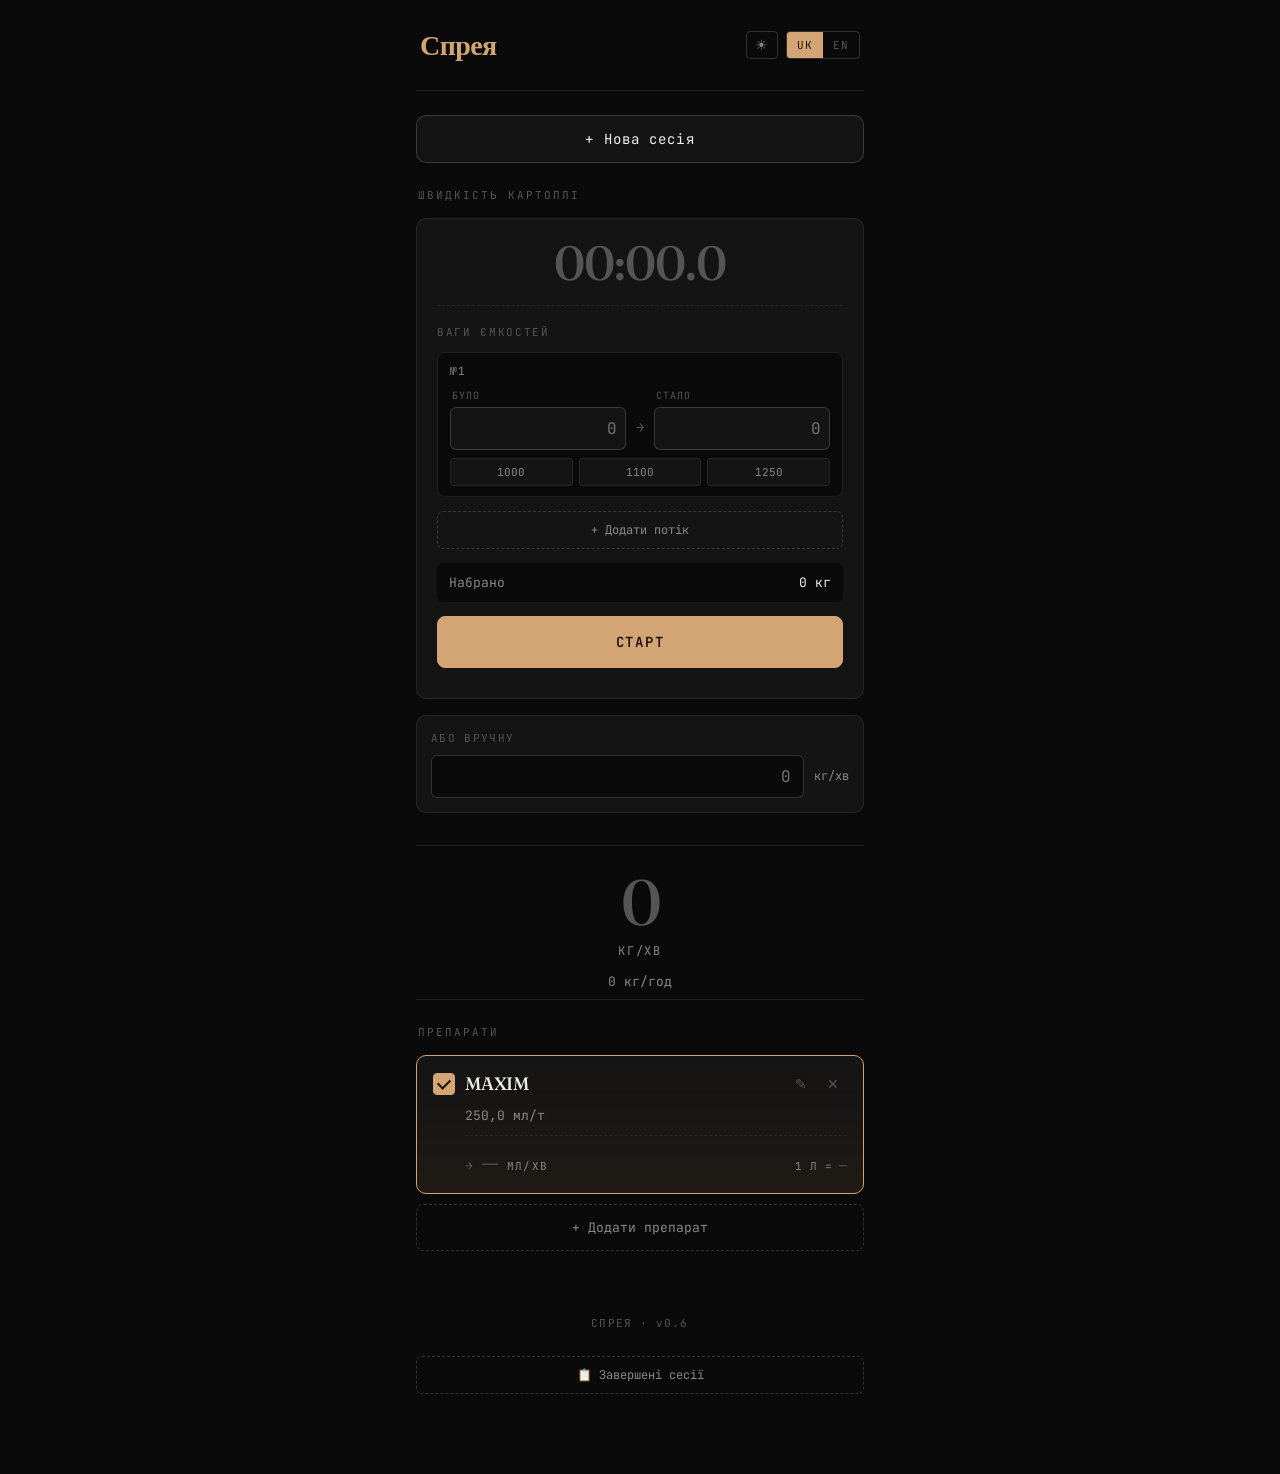
==== index.html @ 4deda9e8 "Add files via upload" ====
<!DOCTYPE html>
<html lang="uk">
<head>
<meta charset="UTF-8">
<meta name="viewport" content="width=device-width, initial-scale=1.0, viewport-fit=cover">
<meta name="theme-color" content="#0a0a0a">
<title>Спрея</title>
<link rel="preconnect" href="https://fonts.googleapis.com">
<link rel="preconnect" href="https://fonts.gstatic.com" crossorigin>
<link href="https://fonts.googleapis.com/css2?family=Fraunces:opsz,wght@9..144,400;9..144,500;9..144,600;9..144,700&family=JetBrains+Mono:wght@400;500&display=swap" rel="stylesheet">
<style>
  :root {
    --bg: #0a0a0a;
    --surface: #141414;
    --surface-2: #1c1c1c;
    --border: rgba(255,255,255,0.08);
    --border-strong: rgba(255,255,255,0.16);
    --text: #ededed;
    --text-dim: #888;
    --text-faint: #555;
    --amber: #d4a574;
    --amber-dim: rgba(212,165,116,0.10);
    --amber-fg: #1a1208;
    --teal: #8aa9ad;
    --stop-bg: #2a1818;
    --stop-fg: #e88c8c;
    --stop-border: rgba(184,92,92,0.4);
    --danger: #b85c5c;
    --serif: 'Fraunces', Georgia, serif;
    --mono: 'JetBrains Mono', ui-monospace, monospace;
  }
  [data-theme="light"] {
    --bg: #faf8f4;
    --surface: #ffffff;
    --surface-2: #f0ece4;
    --border: rgba(0,0,0,0.08);
    --border-strong: rgba(0,0,0,0.18);
    --text: #1a1a1a;
    --text-dim: #6a6a6a;
    --text-faint: #a0a0a0;
    --amber: #a06a2a;
    --amber-dim: rgba(160,106,42,0.08);
    --amber-fg: #ffffff;
    --teal: #4d7a7d;
    --stop-bg: #fbe5e5;
    --stop-fg: #a04040;
    --stop-border: rgba(160,64,64,0.4);
    --danger: #a04040;
  }

  * { box-sizing: border-box; margin: 0; padding: 0; -webkit-tap-highlight-color: transparent; }

  html, body {
    background: var(--bg);
    color: var(--text);
    font-family: var(--mono);
    font-size: 15px;
    line-height: 1.5;
    min-height: 100vh;
    overscroll-behavior: none;
  }

  body {
    max-width: 480px;
    margin: 0 auto;
    padding: 16px 16px 80px;
  }

  header {
    display: flex;
    justify-content: space-between;
    align-items: center;
    padding: 8px 4px 24px;
    border-bottom: 1px solid var(--border);
    margin-bottom: 24px;
    gap: 8px;
  }
  .title {
    font-family: var(--serif);
    font-weight: 600;
    font-size: 28px;
    letter-spacing: -0.02em;
    color: var(--amber);
  }
  .header-controls {
    display: flex;
    gap: 8px;
    align-items: center;
  }
  .theme-btn {
    background: none;
    border: 1px solid var(--border-strong);
    color: var(--text-dim);
    width: 32px;
    height: 28px;
    border-radius: 4px;
    cursor: pointer;
    font-size: 14px;
    line-height: 1;
    padding: 0;
    display: flex;
    align-items: center;
    justify-content: center;
  }
  .theme-btn:active { color: var(--amber); border-color: var(--amber); }

  .lang-toggle {
    display: flex;
    border: 1px solid var(--border-strong);
    border-radius: 4px;
    overflow: hidden;
  }
  .lang-toggle button {
    background: none;
    border: none;
    color: var(--text-faint);
    font-family: var(--mono);
    font-size: 11px;
    letter-spacing: 0.1em;
    padding: 6px 10px;
    cursor: pointer;
  }
  .lang-toggle button.active {
    background: var(--amber);
    color: var(--amber-fg);
  }

  section { margin-bottom: 32px; }
  h2 {
    font-family: var(--mono);
    font-weight: 400;
    font-size: 11px;
    letter-spacing: 0.18em;
    text-transform: uppercase;
    color: var(--text-faint);
    margin-bottom: 14px;
    padding-left: 2px;
  }

  .speed-display {
    text-align: center;
    padding: 24px 0 8px;
    border-top: 1px solid var(--border);
    border-bottom: 1px solid var(--border);
    margin: 24px 0;
  }
  .speed-display .num {
    font-family: var(--serif);
    font-weight: 500;
    font-size: 64px;
    line-height: 1;
    letter-spacing: -0.04em;
    color: var(--amber);
    font-variant-numeric: tabular-nums;
  }
  .speed-display .num.zero { color: var(--text-faint); }
  .speed-display .unit {
    font-family: var(--mono);
    font-size: 12px;
    letter-spacing: 0.15em;
    text-transform: uppercase;
    color: var(--text-dim);
    margin-top: 8px;
  }
  .speed-display .secondary {
    font-family: var(--mono);
    font-size: 13px;
    color: var(--text-dim);
    margin-top: 12px;
    font-variant-numeric: tabular-nums;
  }

  .timer-block {
    background: var(--surface);
    border: 1px solid var(--border);
    border-radius: 10px;
    padding: 20px;
  }
  .timer-display {
    font-family: var(--serif);
    font-weight: 500;
    font-size: 48px;
    line-height: 1;
    text-align: center;
    color: var(--text);
    font-variant-numeric: tabular-nums;
    letter-spacing: -0.02em;
    margin-bottom: 18px;
  }
  .timer-display.idle { color: var(--text-faint); }
  .timer-display.running { color: var(--amber); }

  .btn {
    display: block;
    width: 100%;
    padding: 16px;
    background: var(--surface-2);
    color: var(--text);
    border: 1px solid var(--border-strong);
    border-radius: 8px;
    font-family: var(--mono);
    font-size: 14px;
    font-weight: 500;
    letter-spacing: 0.12em;
    text-transform: uppercase;
    cursor: pointer;
  }
  .btn:active { filter: brightness(0.92); }
  .btn-primary {
    background: var(--amber);
    color: var(--amber-fg);
    border-color: var(--amber);
    font-weight: 600;
  }
  .btn-stop {
    background: var(--stop-bg);
    color: var(--stop-fg);
    border-color: var(--stop-border);
  }
  .btn-row { display: flex; gap: 8px; margin-top: 10px; }
  .btn-row .btn { flex: 1; }
  .btn-secondary {
    background: transparent;
    border-color: var(--border);
    color: var(--text-dim);
    font-size: 12px;
    padding: 12px;
    letter-spacing: 0.08em;
  }

  .streams {
    margin-top: 18px;
    padding-top: 18px;
    border-top: 1px dashed var(--border);
  }
  .streams-label {
    font-size: 11px;
    letter-spacing: 0.15em;
    text-transform: uppercase;
    color: var(--text-faint);
    margin-bottom: 12px;
  }
  .stream-block {
    background: var(--bg);
    border: 1px solid var(--border);
    border-radius: 8px;
    padding: 10px 12px;
    margin-bottom: 10px;
  }
  .stream-head {
    display: flex;
    align-items: center;
    justify-content: space-between;
    margin-bottom: 8px;
    gap: 8px;
  }
  .stream-num {
    font-family: var(--mono);
    font-size: 11px;
    letter-spacing: 0.12em;
    text-transform: uppercase;
    color: var(--text-dim);
  }
  .stream-delta-inline {
    flex: 1;
    text-align: right;
    font-size: 12px;
    color: var(--text-dim);
    font-variant-numeric: tabular-nums;
  }
  .stream-delta-inline strong {
    color: var(--amber);
    font-weight: 500;
  }
  .remove-stream {
    background: none;
    border: none;
    color: var(--text-faint);
    font-size: 16px;
    cursor: pointer;
    width: 24px;
    height: 24px;
    border-radius: 4px;
    line-height: 1;
  }
  .remove-stream:active { color: var(--danger); }

  .stream-pair {
    display: grid;
    grid-template-columns: 1fr 16px 1fr;
    gap: 6px;
    align-items: end;
  }
  .stream-pair .arrow {
    text-align: center;
    color: var(--text-faint);
    font-size: 14px;
    padding-bottom: 12px;
  }
  .stream-field { display: flex; flex-direction: column; gap: 4px; }
  .stream-field-label {
    font-size: 10px;
    letter-spacing: 0.1em;
    text-transform: uppercase;
    color: var(--text-faint);
    padding-left: 2px;
  }
  .stream-field input {
    width: 100%;
    background: var(--surface);
    border: 1px solid var(--border-strong);
    color: var(--text);
    font-family: var(--mono);
    font-size: 16px;
    padding: 10px 8px;
    border-radius: 6px;
    text-align: right;
    font-variant-numeric: tabular-nums;
    -moz-appearance: textfield;
    min-width: 0;
  }
  .stream-field input::-webkit-outer-spin-button,
  .stream-field input::-webkit-inner-spin-button {
    -webkit-appearance: none; margin: 0;
  }
  .stream-field input:focus { outline: none; border-color: var(--amber); }

  .stream-presets {
    display: flex;
    gap: 6px;
    margin-top: 8px;
    flex-wrap: wrap;
  }
  .preset-btn {
    background: var(--surface);
    border: 1px solid var(--border);
    color: var(--text-dim);
    font-family: var(--mono);
    font-size: 11px;
    padding: 6px 9px;
    border-radius: 4px;
    cursor: pointer;
    flex: 1;
    min-width: 0;
  }
  .preset-btn:active { color: var(--amber); border-color: var(--amber); }

  .add-stream-btn {
    background: none;
    border: 1px dashed var(--border-strong);
    color: var(--text-dim);
    font-family: var(--mono);
    font-size: 12px;
    padding: 10px;
    border-radius: 6px;
    cursor: pointer;
    width: 100%;
    margin-top: 4px;
  }
  .add-stream-btn:active { color: var(--amber); border-color: var(--amber); }
  .add-stream-btn:disabled { opacity: 0.3; cursor: not-allowed; }

  .stream-total {
    margin-top: 14px;
    padding: 10px 12px;
    background: var(--bg);
    border-radius: 6px;
    display: flex;
    justify-content: space-between;
    font-size: 13px;
  }
  .stream-total .label { color: var(--text-dim); }
  .stream-total .value {
    color: var(--text);
    font-variant-numeric: tabular-nums;
  }

  .manual-block {
    margin-top: 16px;
    padding: 14px;
    background: var(--surface);
    border: 1px solid var(--border);
    border-radius: 10px;
  }
  .manual-block label {
    display: block;
    font-size: 11px;
    letter-spacing: 0.12em;
    text-transform: uppercase;
    color: var(--text-faint);
    margin-bottom: 8px;
  }
  .manual-row {
    display: flex;
    align-items: center;
    gap: 10px;
  }
  .manual-block input {
    flex: 1;
    min-width: 0;
    background: var(--bg);
    border: 1px solid var(--border-strong);
    color: var(--text);
    font-family: var(--mono);
    font-size: 16px;
    padding: 10px 12px;
    border-radius: 6px;
    text-align: right;
    font-variant-numeric: tabular-nums;
    -moz-appearance: textfield;
  }
  .manual-block input::-webkit-outer-spin-button,
  .manual-block input::-webkit-inner-spin-button {
    -webkit-appearance: none; margin: 0;
  }
  .manual-block input:focus { outline: none; border-color: var(--amber); }
  .manual-block .unit-tag {
    font-size: 12px;
    color: var(--text-dim);
    white-space: nowrap;
    flex-shrink: 0;
  }

  .prep-card {
    background: var(--surface);
    border: 1px solid var(--border);
    border-radius: 10px;
    padding: 14px 16px;
    margin-bottom: 10px;
  }
  .prep-card.active {
    border-color: var(--amber);
    background: linear-gradient(180deg, var(--surface) 0%, var(--amber-dim) 100%);
  }
  .prep-head {
    display: flex;
    align-items: center;
    gap: 10px;
    margin-bottom: 8px;
  }
  .prep-checkbox {
    width: 22px;
    height: 22px;
    border: 1.5px solid var(--border-strong);
    border-radius: 4px;
    background: var(--bg);
    cursor: pointer;
    display: flex;
    align-items: center;
    justify-content: center;
    flex-shrink: 0;
  }
  .prep-checkbox.checked {
    background: var(--amber);
    border-color: var(--amber);
  }
  .prep-checkbox.checked::after {
    content: '';
    width: 6px;
    height: 10px;
    border: solid var(--amber-fg);
    border-width: 0 2px 2px 0;
    transform: rotate(45deg) translate(-1px, -1px);
  }
  .prep-name {
    flex: 1;
    font-family: var(--serif);
    font-size: 18px;
    font-weight: 500;
    color: var(--text);
    letter-spacing: -0.01em;
  }
  .prep-actions { display: flex; gap: 4px; }
  .prep-action-btn {
    background: none;
    border: none;
    color: var(--text-faint);
    font-size: 14px;
    cursor: pointer;
    width: 28px;
    height: 28px;
    border-radius: 4px;
  }
  .prep-action-btn:active { color: var(--amber); }
  .prep-action-btn.del:active { color: var(--danger); }

  .prep-norm {
    font-size: 13px;
    color: var(--text-dim);
    margin-left: 32px;
    font-variant-numeric: tabular-nums;
  }
  .prep-output {
    margin-top: 10px;
    margin-left: 32px;
    padding-top: 10px;
    border-top: 1px dashed var(--border);
    display: flex;
    justify-content: space-between;
    align-items: baseline;
    gap: 12px;
    flex-wrap: wrap;
  }
  .po-main {
    display: flex;
    align-items: baseline;
    gap: 8px;
  }
  .po-main .arrow { color: var(--text-faint); font-size: 13px; }
  .po-main .ml-min {
    font-family: var(--serif);
    font-size: 22px;
    font-weight: 500;
    color: var(--amber);
    font-variant-numeric: tabular-nums;
    letter-spacing: -0.01em;
  }
  .po-main .ml-min.dimmed { color: var(--text-faint); }
  .po-main .ml-unit {
    font-size: 11px;
    color: var(--text-dim);
    letter-spacing: 0.12em;
    text-transform: uppercase;
  }
  .po-runtime {
    display: flex;
    align-items: baseline;
    gap: 6px;
    font-size: 13px;
    color: var(--teal);
    font-variant-numeric: tabular-nums;
  }
  .po-runtime.dimmed { color: var(--text-faint); }
  .po-runtime .rt-label {
    font-size: 11px;
    letter-spacing: 0.05em;
    color: var(--text-dim);
    text-transform: uppercase;
  }

  .prep-edit { display: flex; flex-direction: column; gap: 10px; }
  .prep-edit input {
    background: var(--bg);
    border: 1px solid var(--border-strong);
    color: var(--text);
    font-family: var(--mono);
    font-size: 14px;
    padding: 10px 12px;
    border-radius: 6px;
  }
  .prep-edit input:focus { outline: none; border-color: var(--amber); }
  .prep-edit .field-row { display: flex; align-items: center; gap: 8px; }
  .prep-edit label {
    font-size: 11px;
    letter-spacing: 0.1em;
    text-transform: uppercase;
    color: var(--text-faint);
    width: 70px;
    flex-shrink: 0;
  }
  .prep-edit .field-row input { flex: 1; min-width: 0; text-align: right; font-variant-numeric: tabular-nums; }
  .prep-edit .field-row .unit-tag { font-size: 12px; color: var(--text-dim); width: 36px; flex-shrink: 0; }
  .prep-edit .edit-actions { display: flex; gap: 8px; margin-top: 4px; }
  .prep-edit .edit-actions .btn { padding: 10px; font-size: 12px; }

  .add-prep-btn {
    background: none;
    border: 1px dashed var(--border-strong);
    color: var(--text-dim);
    font-family: var(--mono);
    font-size: 13px;
    padding: 14px;
    border-radius: 8px;
    cursor: pointer;
    width: 100%;
  }
  .add-prep-btn:active { color: var(--amber); border-color: var(--amber); }

  footer {
    text-align: center;
    color: var(--text-faint);
    font-size: 11px;
    letter-spacing: 0.1em;
    padding-top: 32px;
  }

  .hidden { display: none !important; }

  /* Session entry button on home */
  .session-entry {
    display: block;
    width: 100%;
    background: var(--surface);
    border: 1px solid var(--border-strong);
    color: var(--text);
    font-family: var(--mono);
    font-size: 14px;
    letter-spacing: 0.08em;
    padding: 14px;
    border-radius: 10px;
    text-align: center;
    cursor: pointer;
    margin-bottom: 24px;
  }
  .session-entry:active { filter: brightness(0.92); }
  .session-entry.active {
    background: linear-gradient(180deg, var(--surface) 0%, var(--amber-dim) 100%);
    border-color: var(--amber);
    color: var(--amber);
  }
  .session-entry.active .se-status {
    color: var(--amber);
    font-weight: 600;
  }
  .session-entry .se-meta {
    font-size: 11px;
    letter-spacing: 0.1em;
    color: var(--text-dim);
    text-transform: uppercase;
    margin-top: 4px;
  }

  /* Session view */
  .session-header {
    display: flex;
    align-items: center;
    justify-content: space-between;
    margin-bottom: 18px;
    gap: 8px;
  }
  .session-back {
    background: none;
    border: 1px solid var(--border-strong);
    color: var(--text-dim);
    font-family: var(--mono);
    font-size: 12px;
    padding: 6px 10px;
    border-radius: 4px;
    cursor: pointer;
  }
  .session-back:active { color: var(--amber); border-color: var(--amber); }
  .session-title {
    font-family: var(--serif);
    font-weight: 600;
    font-size: 22px;
    letter-spacing: -0.01em;
    color: var(--amber);
    flex: 1;
    text-align: center;
  }

  /* Pre-start form */
  .session-form {
    background: var(--surface);
    border: 1px solid var(--border);
    border-radius: 10px;
    padding: 16px;
    margin-bottom: 14px;
  }
  .form-label {
    display: block;
    font-size: 11px;
    letter-spacing: 0.15em;
    text-transform: uppercase;
    color: var(--text-faint);
    margin-bottom: 8px;
  }
  .form-input {
    width: 100%;
    background: var(--bg);
    border: 1px solid var(--border-strong);
    color: var(--text);
    font-family: var(--mono);
    font-size: 15px;
    padding: 10px 12px;
    border-radius: 6px;
  }
  .form-input:focus { outline: none; border-color: var(--amber); }
  .variety-suggestions {
    display: flex;
    flex-wrap: wrap;
    gap: 6px;
    margin-top: 8px;
  }
  .variety-chip {
    background: var(--bg);
    border: 1px solid var(--border);
    color: var(--text-dim);
    font-family: var(--mono);
    font-size: 11px;
    padding: 5px 9px;
    border-radius: 4px;
    cursor: pointer;
  }
  .variety-chip:active { color: var(--amber); border-color: var(--amber); }

  /* Container types list */
  .ctype-row {
    background: var(--surface);
    border: 1px solid var(--border-strong);
    border-radius: 8px;
    padding: 12px 14px;
    margin-bottom: 8px;
    display: flex;
    align-items: center;
    justify-content: space-between;
    gap: 8px;
  }
  .ctype-menu-btn {
    background: none;
    border: none;
    color: var(--text-faint);
    font-size: 22px;
    line-height: 1;
    cursor: pointer;
    width: 32px;
    height: 32px;
    border-radius: 4px;
    padding: 0;
    margin-right: -4px;
    display: flex;
    align-items: center;
    justify-content: center;
  }
  .ctype-menu-btn:active { color: var(--amber); background: var(--surface-2); }
  .ctype-info {
    flex: 1;
    min-width: 0;
  }
  .ctype-name {
    font-family: var(--serif);
    font-size: 16px;
    color: var(--text);
  }
  .ctype-meta {
    font-size: 11px;
    color: var(--text-dim);
    margin-top: 2px;
    font-variant-numeric: tabular-nums;
  }
  .ctype-count {
    font-family: var(--serif);
    font-size: 22px;
    color: var(--amber);
    font-weight: 500;
    font-variant-numeric: tabular-nums;
    min-width: 36px;
    text-align: right;
  }
  .ctype-add-btn {
    background: var(--amber);
    color: var(--amber-fg);
    border: none;
    font-family: var(--mono);
    font-size: 13px;
    font-weight: 600;
    letter-spacing: 0.1em;
    padding: 10px 16px;
    border-radius: 6px;
    cursor: pointer;
    min-width: 56px;
  }
  .ctype-add-btn:active { filter: brightness(0.92); }
  .ctype-remove {
    background: none;
    border: none;
    color: var(--text-faint);
    font-size: 16px;
    cursor: pointer;
    width: 28px;
    height: 28px;
  }
  .ctype-remove:active { color: var(--danger); }

  .add-ctype-form {
    background: var(--surface-2);
    border: 1px dashed var(--border-strong);
    border-radius: 8px;
    padding: 12px;
    margin-top: 8px;
  }
  .add-ctype-form .field-row {
    display: flex;
    gap: 6px;
    align-items: center;
    margin-bottom: 8px;
  }
  .add-ctype-form .field-row label {
    font-size: 11px;
    letter-spacing: 0.1em;
    text-transform: uppercase;
    color: var(--text-faint);
    width: 56px;
    flex-shrink: 0;
  }
  .add-ctype-form .field-row input {
    flex: 1;
    min-width: 0;
    background: var(--bg);
    border: 1px solid var(--border-strong);
    color: var(--text);
    font-family: var(--mono);
    font-size: 14px;
    padding: 8px 10px;
    border-radius: 4px;
  }
  .add-ctype-form .field-row input:focus { outline: none; border-color: var(--amber); }
  .add-ctype-form .presets {
    display: flex;
    gap: 6px;
    flex-wrap: wrap;
    margin-top: 4px;
    margin-bottom: 8px;
    margin-left: 62px;
  }
  .add-ctype-form .actions {
    display: flex;
    gap: 6px;
  }

  /* Active session timer */
  .session-timer-block {
    background: var(--surface);
    border: 1px solid var(--border);
    border-radius: 10px;
    padding: 24px 16px 18px;
    text-align: center;
    margin-bottom: 14px;
  }
  .session-timer-block.paused {
    background: var(--surface-2);
    border-color: var(--stop-border);
  }
  .session-timer {
    font-family: var(--serif);
    font-weight: 500;
    font-size: 44px;
    line-height: 1;
    letter-spacing: -0.02em;
    color: var(--amber);
    font-variant-numeric: tabular-nums;
  }
  .session-timer.paused-text {
    color: var(--stop-fg);
  }
  .session-paused-label {
    font-family: var(--mono);
    font-size: 11px;
    letter-spacing: 0.2em;
    color: var(--stop-fg);
    margin-top: 8px;
  }
  .session-tonnage {
    font-family: var(--mono);
    font-size: 13px;
    color: var(--text-dim);
    margin-top: 12px;
    letter-spacing: 0.1em;
  }
  .session-tonnage strong {
    font-family: var(--serif);
    font-size: 18px;
    font-weight: 600;
    color: var(--text);
    letter-spacing: -0.01em;
  }
  .session-pause-btn {
    background: transparent;
    border: 1px solid var(--border-strong);
    color: var(--text-dim);
    font-family: var(--mono);
    font-size: 12px;
    letter-spacing: 0.1em;
    padding: 8px 16px;
    border-radius: 6px;
    cursor: pointer;
    margin-top: 14px;
  }
  .session-pause-btn:active { color: var(--amber); border-color: var(--amber); }

  /* Prep cards in session */
  .session-prep-card {
    background: var(--surface);
    border: 1px solid var(--border-strong);
    border-radius: 10px;
    padding: 14px 16px;
    margin-bottom: 8px;
  }
  .session-prep-head {
    display: flex;
    align-items: baseline;
    justify-content: space-between;
    gap: 10px;
    margin-bottom: 6px;
  }
  .session-prep-name {
    font-family: var(--serif);
    font-size: 17px;
    font-weight: 500;
    color: var(--text);
  }
  .session-prep-volume {
    font-family: var(--serif);
    font-size: 18px;
    color: var(--amber);
    font-variant-numeric: tabular-nums;
    font-weight: 500;
  }
  .session-prep-actual {
    font-size: 11px;
    color: var(--teal);
    margin-bottom: 10px;
    letter-spacing: 0.05em;
    font-variant-numeric: tabular-nums;
  }
  .session-prep-actual.dimmed { color: var(--text-faint); }
  .session-prep-row {
    display: flex;
    justify-content: space-between;
    align-items: center;
    gap: 8px;
  }
  .session-prep-meta {
    font-size: 11px;
    color: var(--text-dim);
    font-variant-numeric: tabular-nums;
  }

  /* Log */
  .session-log {
    margin-top: 8px;
  }
  .log-toggle {
    background: none;
    border: 1px solid var(--border);
    color: var(--text-dim);
    font-family: var(--mono);
    font-size: 11px;
    letter-spacing: 0.15em;
    text-transform: uppercase;
    padding: 10px 12px;
    border-radius: 6px;
    cursor: pointer;
    width: 100%;
    text-align: left;
    display: flex;
    justify-content: space-between;
    align-items: center;
  }
  .log-toggle:active { color: var(--amber); border-color: var(--amber); }
  .log-list {
    margin-top: 8px;
    background: var(--surface);
    border: 1px solid var(--border);
    border-radius: 8px;
    max-height: 280px;
    overflow-y: auto;
  }
  .log-item {
    display: flex;
    align-items: center;
    justify-content: space-between;
    gap: 8px;
    padding: 10px 12px;
    border-bottom: 1px solid var(--border);
    font-size: 13px;
  }
  .log-item:last-child { border-bottom: none; }
  .log-time {
    font-family: var(--mono);
    color: var(--text-dim);
    font-variant-numeric: tabular-nums;
    width: 56px;
    flex-shrink: 0;
  }
  .log-desc {
    flex: 1;
    color: var(--text);
    min-width: 0;
  }
  .log-remove {
    background: none;
    border: none;
    color: var(--text-faint);
    font-size: 14px;
    cursor: pointer;
    width: 28px;
    height: 28px;
    flex-shrink: 0;
  }
  .log-remove:active { color: var(--danger); }
  .log-empty {
    padding: 16px;
    text-align: center;
    color: var(--text-faint);
    font-size: 12px;
  }

  /* End/start session button */
  .session-major-btn {
    width: 100%;
    padding: 16px;
    background: var(--amber);
    color: var(--amber-fg);
    border: none;
    border-radius: 8px;
    font-family: var(--mono);
    font-size: 14px;
    font-weight: 600;
    letter-spacing: 0.12em;
    text-transform: uppercase;
    cursor: pointer;
    margin-top: 24px;
  }
  .session-major-btn:active { filter: brightness(0.92); }
  .session-major-btn.danger {
    background: var(--stop-bg);
    color: var(--stop-fg);
    border: 1px solid var(--stop-border);
  }

  /* Prep selection chips for pre-start */
  .prep-select-list {
    display: flex;
    flex-direction: column;
    gap: 6px;
  }
  .prep-select-row {
    display: flex;
    align-items: center;
    gap: 10px;
    padding: 10px 12px;
    background: var(--bg);
    border: 1px solid var(--border);
    border-radius: 6px;
    cursor: pointer;
  }
  .prep-select-row.selected {
    border-color: var(--amber);
    background: var(--amber-dim);
  }
  .prep-select-row .pscb {
    width: 20px; height: 20px;
    border: 1.5px solid var(--border-strong);
    border-radius: 4px;
    flex-shrink: 0;
    display: flex; align-items: center; justify-content: center;
  }
  .prep-select-row.selected .pscb {
    background: var(--amber);
    border-color: var(--amber);
  }
  .prep-select-row.selected .pscb::after {
    content: '';
    width: 6px; height: 10px;
    border: solid var(--amber-fg);
    border-width: 0 2px 2px 0;
    transform: rotate(45deg) translate(-1px, -1px);
  }
  .prep-select-name {
    font-family: var(--serif);
    font-size: 16px;
    flex: 1;
  }
  .prep-select-meta {
    font-size: 11px;
    color: var(--text-dim);
    font-variant-numeric: tabular-nums;
  }

  /* Completion summary */
  .summary-card {
    background: var(--surface);
    border: 1px solid var(--amber);
    border-radius: 10px;
    padding: 20px;
    margin-bottom: 14px;
  }
  .summary-title {
    font-family: var(--serif);
    font-size: 22px;
    font-weight: 600;
    color: var(--amber);
    margin-bottom: 4px;
  }
  .summary-subtitle {
    font-size: 12px;
    color: var(--text-dim);
    margin-bottom: 18px;
    letter-spacing: 0.05em;
  }
  .summary-row {
    display: flex;
    justify-content: space-between;
    align-items: baseline;
    padding: 8px 0;
    border-bottom: 1px dashed var(--border);
    gap: 12px;
  }
  .summary-row:last-child { border-bottom: none; }
  .summary-key {
    font-size: 12px;
    color: var(--text-dim);
    letter-spacing: 0.1em;
    text-transform: uppercase;
  }
  .summary-val {
    font-family: var(--serif);
    font-size: 17px;
    color: var(--text);
    font-variant-numeric: tabular-nums;
    text-align: right;
  }
  .summary-val.highlight { color: var(--amber); font-weight: 600; }
  .summary-section {
    margin-top: 16px;
    padding-top: 14px;
    border-top: 1px solid var(--border);
  }
  .summary-section-label {
    font-size: 11px;
    letter-spacing: 0.15em;
    text-transform: uppercase;
    color: var(--text-faint);
    margin-bottom: 10px;
  }

  /* Inline edit forms for session tiles */
  .inline-edit {
    display: flex;
    flex-direction: column;
    gap: 10px;
    padding-top: 6px;
  }
  .inline-edit .field-row {
    display: flex;
    align-items: center;
    gap: 8px;
  }
  .inline-edit label {
    font-size: 11px;
    letter-spacing: 0.1em;
    text-transform: uppercase;
    color: var(--text-faint);
    width: 70px;
    flex-shrink: 0;
  }
  .inline-edit input {
    flex: 1;
    min-width: 0;
    background: var(--bg);
    border: 1px solid var(--border-strong);
    color: var(--text);
    font-family: var(--mono);
    font-size: 14px;
    padding: 8px 10px;
    border-radius: 4px;
    text-align: right;
    font-variant-numeric: tabular-nums;
  }
  .inline-edit input[type="text"] { text-align: left; }
  .inline-edit input:focus { outline: none; border-color: var(--amber); }
  .inline-edit .unit-tag {
    font-size: 12px;
    color: var(--text-dim);
    width: 40px;
    flex-shrink: 0;
  }
  .inline-edit .actions {
    display: flex;
    gap: 6px;
    margin-top: 4px;
  }
  .inline-edit .actions .btn {
    padding: 10px;
    font-size: 12px;
  }
  .inline-edit .delete-btn {
    background: transparent;
    color: var(--danger);
    border: 1px solid var(--stop-border);
    border-radius: 6px;
    font-family: var(--mono);
    font-size: 12px;
    letter-spacing: 0.08em;
    padding: 10px;
    cursor: pointer;
    width: 100%;
    margin-top: 4px;
  }
  .inline-edit .delete-btn.armed {
    background: var(--stop-bg);
    color: var(--stop-fg);
    border-color: var(--stop-fg);
    font-weight: 600;
  }

  /* Two-stage confirm buttons */
  .confirm-btn {
    transition: background 120ms;
  }
  .confirm-btn.armed {
    background: var(--stop-bg) !important;
    color: var(--stop-fg) !important;
    border-color: var(--stop-fg) !important;
  }
  [data-theme="light"] .confirm-btn.armed {
    background: var(--stop-bg) !important;
    color: var(--stop-fg) !important;
  }

  /* Session controls below */
  .session-controls {
    display: flex;
    gap: 8px;
    margin-top: 24px;
  }
  .session-delete-btn {
    flex: 0 0 auto;
    padding: 16px;
    background: transparent;
    color: var(--text-faint);
    border: 1px solid var(--border-strong);
    border-radius: 8px;
    font-family: var(--mono);
    font-size: 12px;
    letter-spacing: 0.08em;
    cursor: pointer;
  }
  .session-delete-btn.armed {
    color: var(--danger);
    border-color: var(--danger);
    background: var(--stop-bg);
  }

  /* Modal */
  .modal-backdrop {
    position: fixed;
    inset: 0;
    background: rgba(0, 0, 0, 0.7);
    z-index: 10000;
    display: flex;
    align-items: center;
    justify-content: center;
    overflow-y: auto;
    padding: 20px;
  }
  [data-theme="light"] .modal-backdrop {
    background: rgba(0, 0, 0, 0.4);
  }
  .modal {
    background: var(--surface);
    border: 1px solid var(--border-strong);
    border-radius: 12px;
    width: 100%;
    max-width: 460px;
    margin: auto;
    padding: 20px;
    box-shadow: 0 -8px 32px rgba(0, 0, 0, 0.5);
    max-height: calc(100vh - 40px);
    overflow-y: auto;
  }
  .modal-header {
    display: flex;
    align-items: center;
    justify-content: space-between;
    margin-bottom: 18px;
    gap: 10px;
  }
  .modal-title {
    font-family: var(--serif);
    font-size: 22px;
    font-weight: 600;
    color: var(--amber);
    letter-spacing: -0.01em;
    flex: 1;
    min-width: 0;
  }
  .modal-close {
    background: none;
    border: none;
    color: var(--text-dim);
    font-size: 22px;
    cursor: pointer;
    width: 32px;
    height: 32px;
    border-radius: 4px;
    line-height: 1;
    padding: 0;
    flex-shrink: 0;
  }
  .modal-close:active { color: var(--amber); background: var(--surface-2); }
  .modal-section {
    margin-bottom: 16px;
  }
  .modal-section:last-child { margin-bottom: 0; }
  .modal-label {
    display: block;
    font-size: 11px;
    letter-spacing: 0.15em;
    text-transform: uppercase;
    color: var(--text-faint);
    margin-bottom: 8px;
  }
  .modal-input {
    width: 100%;
    background: var(--bg);
    border: 1px solid var(--border-strong);
    color: var(--text);
    font-family: var(--mono);
    font-size: 16px;
    padding: 10px 12px;
    border-radius: 6px;
    font-variant-numeric: tabular-nums;
    -moz-appearance: textfield;
  }
  .modal-input::-webkit-outer-spin-button,
  .modal-input::-webkit-inner-spin-button { -webkit-appearance: none; margin: 0; }
  .modal-input:focus { outline: none; border-color: var(--amber); }
  .modal-input.text-right { text-align: right; }
  .modal-row {
    display: flex;
    gap: 8px;
    align-items: center;
  }
  .modal-row .modal-input { flex: 1; min-width: 0; }
  .modal-row .unit-tag {
    font-size: 12px;
    color: var(--text-dim);
    white-space: nowrap;
    flex-shrink: 0;
  }
  .modal-hint {
    font-size: 11px;
    color: var(--text-dim);
    margin-top: 6px;
    line-height: 1.4;
  }
  .modal-actions {
    display: flex;
    gap: 8px;
    margin-top: 20px;
    padding-top: 16px;
    border-top: 1px solid var(--border);
  }
  .modal-actions .btn { flex: 1; padding: 14px; }

  /* Chip selectors */
  .chip-row {
    display: flex;
    flex-wrap: wrap;
    gap: 6px;
  }
  .chip {
    background: var(--bg);
    border: 1px solid var(--border-strong);
    color: var(--text-dim);
    font-family: var(--mono);
    font-size: 13px;
    padding: 7px 12px;
    border-radius: 4px;
    cursor: pointer;
    user-select: none;
  }
  .chip.selected {
    background: var(--amber);
    color: var(--amber-fg);
    border-color: var(--amber);
  }
  .chip:active { filter: brightness(0.92); }
  .chip-add {
    background: transparent;
    border: 1px dashed var(--border-strong);
    color: var(--text-faint);
  }

  /* Delete button in modal */
  .modal-delete-btn {
    width: 100%;
    background: transparent;
    color: var(--danger);
    border: 1px solid var(--stop-border);
    border-radius: 6px;
    font-family: var(--mono);
    font-size: 12px;
    letter-spacing: 0.08em;
    padding: 12px;
    cursor: pointer;
    margin-top: 16px;
  }
  .modal-delete-btn.armed {
    background: var(--stop-bg);
    color: var(--stop-fg);
    border-color: var(--stop-fg);
    font-weight: 600;
  }

  /* History list */
  .history-row {
    background: var(--surface);
    border: 1px solid var(--border-strong);
    border-radius: 10px;
    padding: 14px 16px;
    margin-bottom: 8px;
  }
  .history-head {
    display: flex;
    justify-content: space-between;
    align-items: baseline;
    margin-bottom: 8px;
  }
  .history-num {
    font-family: var(--serif);
    font-size: 18px;
    font-weight: 600;
    color: var(--amber);
  }
  .history-date {
    font-size: 12px;
    color: var(--text-dim);
    font-variant-numeric: tabular-nums;
  }
  .history-meta {
    display: flex;
    justify-content: space-between;
    font-size: 13px;
    color: var(--text-dim);
    margin-bottom: 6px;
    font-variant-numeric: tabular-nums;
  }
  .history-meta strong { color: var(--text); font-weight: 500; }
  .history-actions {
    display: flex;
    gap: 6px;
    margin-top: 10px;
  }
  .history-actions button {
    flex: 1;
    background: transparent;
    border: 1px solid var(--border);
    color: var(--text-dim);
    font-family: var(--mono);
    font-size: 11px;
    letter-spacing: 0.08em;
    padding: 8px;
    border-radius: 4px;
    cursor: pointer;
  }
  .history-actions button:active { color: var(--amber); border-color: var(--amber); }
  .history-actions button.del:active { color: var(--danger); border-color: var(--danger); }
  .history-actions button.armed { color: var(--danger); border-color: var(--danger); background: var(--stop-bg); }

  /* Counter (− N +) */
  .counter-row {
    display: flex;
    align-items: stretch;
    gap: 0;
    border: 1px solid var(--border-strong);
    border-radius: 6px;
    overflow: hidden;
  }
  .counter-btn {
    background: var(--bg);
    border: none;
    color: var(--amber);
    font-family: var(--mono);
    font-size: 22px;
    font-weight: 600;
    width: 56px;
    cursor: pointer;
    flex-shrink: 0;
  }
  .counter-btn:active { background: var(--surface-2); }
  .counter-btn:disabled { opacity: 0.3; cursor: not-allowed; }
  .counter-value {
    flex: 1;
    background: var(--bg);
    border: none;
    border-left: 1px solid var(--border);
    border-right: 1px solid var(--border);
    color: var(--text);
    font-family: var(--serif);
    font-size: 22px;
    font-weight: 500;
    text-align: center;
    font-variant-numeric: tabular-nums;
    padding: 8px;
    min-width: 0;
    -moz-appearance: textfield;
  }
  .counter-value::-webkit-outer-spin-button,
  .counter-value::-webkit-inner-spin-button {
    -webkit-appearance: none; margin: 0;
  }
  .counter-value:focus { outline: none; }

  .summary-line {
    background: var(--bg);
    border: 1px solid var(--border);
    border-radius: 6px;
    padding: 10px 12px;
    text-align: center;
    font-family: var(--mono);
    font-size: 13px;
    color: var(--text-dim);
    font-variant-numeric: tabular-nums;
    margin-top: 12px;
  }
  .summary-line strong {
    color: var(--amber);
    font-family: var(--serif);
    font-size: 16px;
    font-weight: 600;
  }
</style>
</head>
<body>

<div id="mainView">
<header>
  <div class="title" data-i18n="title">Спрея</div>
  <div class="header-controls">
    <button class="theme-btn" id="themeBtn" title="Theme">☾</button>
    <div class="lang-toggle" id="langToggle">
      <button data-lang="uk">UK</button>
      <button data-lang="en">EN</button>
    </div>
  </div>
</header>

<button class="session-entry" id="sessionEntry"></button>

<section>
  <h2 data-i18n="potatoSpeed">Швидкість картоплі</h2>

  <div class="timer-block">
    <div class="timer-display idle" id="timerDisplay">00:00.0</div>

    <div class="streams">
      <div class="streams-label" data-i18n="streamsLabel">Ваги ємкостей</div>
      <div id="streamsList"></div>
      <button class="add-stream-btn" id="addStreamBtn" data-i18n="addStream">+ Додати потік</button>
      <div class="stream-total">
        <span class="label" data-i18n="totalDelta">Набрано</span>
        <span class="value"><span id="streamTotal">0</span> <span data-i18n="kg">кг</span></span>
      </div>
    </div>

    <div style="margin-top:14px;">
      <button class="btn btn-primary" id="timerBtn" data-i18n="start">СТАРТ</button>
      <div class="btn-row">
        <button class="btn btn-secondary hidden" id="resetBtn" data-i18n="reset">Скинути</button>
      </div>
    </div>
  </div>

  <div class="manual-block">
    <label data-i18n="orManually">Або вручну</label>
    <div class="manual-row">
      <input type="number" id="manualSpeed" inputmode="decimal" placeholder="0">
      <span class="unit-tag" data-i18n="kgPerMin">кг/хв</span>
    </div>
  </div>
</section>

<div class="speed-display">
  <div class="num zero" id="speedNum">0</div>
  <div class="unit" data-i18n="kgPerMin">кг/хв</div>
  <div class="secondary"><span id="speedHour">0</span> <span data-i18n="kgPerHour">кг/год</span></div>
</div>

<section>
  <h2 data-i18n="preparations">Препарати</h2>
  <div id="prepList"></div>
  <button class="add-prep-btn" id="addPrepBtn" data-i18n="addPrep">+ Додати препарат</button>
</section>

<footer>СПРЕЯ · v0.6</footer>

<button class="add-stream-btn" id="historyEntry" style="margin-top:24px;">📋 <span data-i18n="sessionsBtn">Завершені сесії</span></button>
</div>

<div id="sessionView" class="hidden"></div>
<div id="historyView" class="hidden"></div>

<script>
'use strict';

var T = {
  uk: {
    title: 'Спрея',
    potatoSpeed: 'Швидкість картоплі',
    start: 'СТАРТ',
    stop: 'СТОП',
    reset: 'Скинути',
    streamsLabel: 'Ваги ємкостей',
    addStream: '+ Додати потік',
    totalDelta: 'Набрано',
    before: 'Було',
    after: 'Стало',
    orManually: 'Або вручну',
    kg: 'кг',
    kgPerMin: 'кг/хв',
    kgPerHour: 'кг/год',
    mlPerTon: 'мл/т',
    mlPerMin: 'мл/хв',
    preparations: 'Препарати',
    addPrep: '+ Додати препарат',
    name: 'Назва',
    norm: 'Норма',
    saveBtn: 'Зберегти',
    cancelBtn: 'Скасувати',
    deleteQ: 'Видалити?',
    namePlaceholder: 'напр. MAXIM',
    perLiterLabel: '1 л =',
    minShort: 'хв',
    hourShort: 'год',
    resume: 'ПРОДОВЖИТИ',
    canVolume: 'Каністра',
    liter: 'л',
    sessionBtn: 'Сесія',
    newSession: 'Нова сесія',
    activeSessionLabel: 'Триває сесія',
    sessionNumber: 'Сесія №',
    variety: 'Сорт',
    varietyPlaceholder: 'напр. Бельмонда',
    containerType: 'Тип ємкості',
    containerLabel: 'Підпис',
    containerLabelPlaceholder: 'напр. Ящик',
    weight: 'Вага',
    addContainerType: '+ Додати тип',
    selectPrepsForSession: 'Препарати в цій сесії',
    startSessionBtn: 'СТАРТ СЕСІЇ',
    cancelSessionBtn: 'Скасувати',
    needContainer: 'Додайте хоча б один тип ємкості',
    pcs: 'шт',
    addContainerEvent: '+1',
    addCanisterEvent: '+1 кан',
    totalTonnage: 'Загальний тоннаж',
    fact: 'факт',
    log: 'Журнал',
    endSessionBtn: 'Завершити сесію',
    confirmEndSession: 'Завершити сесію?',
    sessionCompleted: 'Сесія завершена',
    duration: 'Тривалість',
    containers: 'Ємкостей',
    avgSpeed: 'Середня швидкість',
    closeBtn: 'Закрити',
    backBtn: '← Назад',
    pauseBtn: 'Пауза',
    resumeBtn: 'Продовжити',
    paused: 'НА ПАУЗІ',
    sessionsHistoryEmpty: 'Поки що нема завершених сесій',
    sessionsHistoryLabel: 'Завершені сесії',
    confirmDouble: 'Ще раз — точно',
    deleteType: 'Видалити тип',
    removeFromSession: 'Прибрати з сесії',
    deleteSession: 'Видалити сесію',
    typeHasEvents: 'У цьому типі вже є події. Спочатку видаліть їх через журнал, або тапніть «Видалити тип» ще раз — це видалить тип і всі пов\'язані події.',
    prepHasEvents: 'У цього препарату вже є залиті каністри. Прибрати з сесії — лічильники будуть втрачені. Тапніть ще раз для підтвердження.',
    kind: 'Тип',
    size: 'Розмір',
    sizeNone: 'без розміру',
    correction: 'Корекція',
    correctionHint: 'додатне — додати, від\'ємне — забрати',
    countLabel: 'Лічильник',
    sessionsBtn: 'Завершені сесії',
    sessionsList: 'Завершені сесії',
    noSessions: 'Поки що нема завершених сесій',
    viewSession: 'Переглянути',
    addNew: '+ Додати',
    edit: 'Редагувати',
    countUnits: 'Кількість штук',
    correctionKg: 'Корекція (кг)',
    correctionL: 'Корекція (л)',
    correctionHintKg: 'додатне — додати, від\'ємне — забрати (повернення)',
    addKindTitle: 'Новий тип',
    addKindHint: 'напр. бочка, контейнер',
    addSizeTitle: 'Новий розмір',
    addSizeHint: 'напр. насіннєва, технічна'
  },
  en: {
    title: 'Spreya',
    potatoSpeed: 'Potato throughput',
    start: 'START',
    stop: 'STOP',
    reset: 'Reset',
    streamsLabel: 'Container weights',
    addStream: '+ Add stream',
    totalDelta: 'Added',
    before: 'Before',
    after: 'After',
    orManually: 'Or manually',
    kg: 'kg',
    kgPerMin: 'kg/min',
    kgPerHour: 'kg/h',
    mlPerTon: 'ml/t',
    mlPerMin: 'ml/min',
    preparations: 'Treatments',
    addPrep: '+ Add treatment',
    name: 'Name',
    norm: 'Rate',
    saveBtn: 'Save',
    cancelBtn: 'Cancel',
    deleteQ: 'Delete?',
    namePlaceholder: 'e.g. MAXIM',
    perLiterLabel: '1 L =',
    minShort: 'min',
    hourShort: 'h',
    resume: 'RESUME',
    canVolume: 'Canister',
    liter: 'L',
    sessionBtn: 'Session',
    newSession: 'New session',
    activeSessionLabel: 'Session in progress',
    sessionNumber: 'Session #',
    variety: 'Variety',
    varietyPlaceholder: 'e.g. Belmonda',
    containerType: 'Container type',
    containerLabel: 'Label',
    containerLabelPlaceholder: 'e.g. Crate',
    weight: 'Weight',
    addContainerType: '+ Add type',
    selectPrepsForSession: 'Treatments in this session',
    startSessionBtn: 'START SESSION',
    cancelSessionBtn: 'Cancel',
    needContainer: 'Add at least one container type',
    pcs: 'pcs',
    addContainerEvent: '+1',
    addCanisterEvent: '+1 can',
    totalTonnage: 'Total tonnage',
    fact: 'actual',
    log: 'Log',
    endSessionBtn: 'End session',
    confirmEndSession: 'End session?',
    sessionCompleted: 'Session completed',
    duration: 'Duration',
    containers: 'Containers',
    avgSpeed: 'Average speed',
    closeBtn: 'Close',
    backBtn: '← Back',
    pauseBtn: 'Pause',
    resumeBtn: 'Resume',
    paused: 'PAUSED',
    sessionsHistoryEmpty: 'No completed sessions yet',
    sessionsHistoryLabel: 'Completed sessions',
    confirmDouble: 'Tap again to confirm',
    deleteType: 'Delete type',
    removeFromSession: 'Remove from session',
    deleteSession: 'Delete session',
    typeHasEvents: 'This type has events. Remove them via Log first, or tap «Delete type» again to delete type and all events.',
    prepHasEvents: 'This treatment already has canisters. Removing — counters will be lost. Tap again to confirm.',
    kind: 'Kind',
    size: 'Size',
    sizeNone: 'no size',
    correction: 'Correction',
    correctionHint: 'positive — add, negative — subtract',
    countLabel: 'Count',
    sessionsBtn: 'Completed sessions',
    sessionsList: 'Completed sessions',
    noSessions: 'No completed sessions yet',
    viewSession: 'View',
    addNew: '+ Add',
    edit: 'Edit',
    countUnits: 'Count',
    correctionKg: 'Correction (kg)',
    correctionL: 'Correction (L)',
    correctionHintKg: 'positive — add, negative — subtract (return)',
    addKindTitle: 'New kind',
    addKindHint: 'e.g. barrel, container',
    addSizeTitle: 'New size',
    addSizeHint: 'e.g. seed, technical'
  }
};

var STORAGE_KEY = 'spreya:v1';
var PRESETS = [1000, 1100, 1250];

var state = {
  lang: 'uk',
  theme: 'dark',
  manualSpeed: 0,
  preparations: [
    { id: 1, name: 'MAXIM', norm: 250, canVolume: 5, active: true }
  ],
  timer: { running: false, startMs: null, elapsedMs: 0 },
  streams: [],
  editingPrepId: null,
  view: 'main',
  session: null,
  sessions: [],
  varieties: [],
  containerKinds: ['ящик', 'мішок'],
  sizes: ['крупна', 'середня', 'дрібна'],
  modal: null
};

var timerInterval = null;

function loadState() {
  try {
    var raw = localStorage.getItem(STORAGE_KEY);
    if (!raw) return;
    var data = JSON.parse(raw);
    if (data.lang) state.lang = data.lang;
    if (data.theme === 'light' || data.theme === 'dark') state.theme = data.theme;
    if (typeof data.manualSpeed === 'number') state.manualSpeed = data.manualSpeed;
    if (Array.isArray(data.preparations)) {
      state.preparations = data.preparations.map(function(p) {
        if (p.canVolume == null) p.canVolume = 5;
        return p;
      });
    }
    if (data.session) {
      state.session = data.session;
      // Migrate container types: add kind/size if missing
      if (state.session.containerTypes) {
        state.session.containerTypes.forEach(function(t) {
          if (!t.kind) t.kind = 'ящик';
          if (t.size === undefined) t.size = '';
        });
      }
    }
    if (Array.isArray(data.sessions)) {
      state.sessions = data.sessions.map(function(s) {
        if (s.containerTypes) {
          s.containerTypes.forEach(function(t) {
            if (!t.kind) t.kind = 'ящик';
            if (t.size === undefined) t.size = '';
          });
        }
        return s;
      });
    }
    if (Array.isArray(data.varieties)) state.varieties = data.varieties;
    if (Array.isArray(data.containerKinds) && data.containerKinds.length > 0) state.containerKinds = data.containerKinds;
    if (Array.isArray(data.sizes) && data.sizes.length > 0) state.sizes = data.sizes;
  } catch (e) { console.warn('load failed', e); }
}

function saveState() {
  var data = {
    lang: state.lang,
    theme: state.theme,
    manualSpeed: state.manualSpeed,
    preparations: state.preparations,
    session: state.session,
    sessions: state.sessions,
    varieties: state.varieties,
    containerKinds: state.containerKinds,
    sizes: state.sizes
  };
  localStorage.setItem(STORAGE_KEY, JSON.stringify(data));
}

function applyTheme() {
  document.documentElement.setAttribute('data-theme', state.theme);
  var meta = document.querySelector('meta[name="theme-color"]');
  if (meta) meta.setAttribute('content', state.theme === 'light' ? '#faf8f4' : '#0a0a0a');
  var btn = document.getElementById('themeBtn');
  if (btn) btn.textContent = state.theme === 'dark' ? '☀' : '☾';
}

function tr(key) { return T[state.lang][key] || key; }

function vibrate(p) { if (navigator.vibrate) navigator.vibrate(p); }

function fmtNum(n, decimals) {
  if (decimals == null) decimals = 0;
  if (!isFinite(n)) return '—';
  var fixed = n.toFixed(decimals);
  var parts = fixed.split('.');
  var intPart = parts[0].replace(/\B(?=(\d{3})+(?!\d))/g, ' ');
  return parts.length > 1 ? intPart + ',' + parts[1] : intPart;
}

function fmtMinutesAsHM(minutes) {
  if (!isFinite(minutes) || minutes <= 0) return '—';
  if (minutes < 60) return Math.round(minutes) + ' ' + tr('minShort');
  var h = Math.floor(minutes / 60);
  var m = Math.round(minutes - h * 60);
  if (m === 0) return h + ' ' + tr('hourShort');
  return h + ' ' + tr('hourShort') + ' ' + m + ' ' + tr('minShort');
}

function fmtTime(ms) {
  var total = Math.floor(ms / 100);
  var tenths = total % 10;
  var seconds = Math.floor(total / 10) % 60;
  var minutes = Math.floor(total / 600);
  return String(minutes).padStart(2, '0') + ':' + String(seconds).padStart(2, '0') + '.' + tenths;
}

function escapeHtml(s) {
  return String(s).replace(/[&<>"']/g, function(c) {
    return { '&': '&amp;', '<': '&lt;', '>': '&gt;', '"': '&quot;', "'": '&#39;' }[c];
  });
}

function streamDelta(stream) {
  if (stream.after === '' || stream.after == null) return 0;
  var after = Number(stream.after);
  var before = Number(stream.before) || 0;
  if (!isFinite(after)) return 0;
  var delta = after - before;
  return delta > 0 ? delta : 0;
}

function streamsTotal() {
  var sum = 0;
  for (var i = 0; i < state.streams.length; i++) sum += streamDelta(state.streams[i]);
  return sum;
}

function calculatedSpeed() {
  var total = streamsTotal();
  var minutes = state.timer.elapsedMs / 60000;
  if (total <= 0 || minutes <= 0) return null;
  return total / minutes;
}

function currentSpeed() {
  var calc = calculatedSpeed();
  if (calc !== null) return calc;
  return state.manualSpeed || 0;
}

function renderI18n() {
  document.documentElement.lang = state.lang;
  document.title = tr('title');
  var els = document.querySelectorAll('[data-i18n]');
  for (var i = 0; i < els.length; i++) {
    var key = els[i].getAttribute('data-i18n');
    if (T[state.lang][key]) els[i].textContent = T[state.lang][key];
  }
  var langBtns = document.querySelectorAll('#langToggle button');
  for (var j = 0; j < langBtns.length; j++) {
    langBtns[j].classList.toggle('active', langBtns[j].getAttribute('data-lang') === state.lang);
  }
}

function renderTimer() {
  var display = document.getElementById('timerDisplay');
  var btn = document.getElementById('timerBtn');
  var reset = document.getElementById('resetBtn');

  display.textContent = fmtTime(state.timer.elapsedMs);

  if (state.timer.running) {
    display.className = 'timer-display running';
    btn.textContent = tr('stop');
    btn.className = 'btn btn-stop';
    reset.classList.add('hidden');
  } else if (state.timer.elapsedMs > 0) {
    display.className = 'timer-display';
    btn.textContent = tr('resume');
    btn.className = 'btn btn-primary';
    reset.classList.remove('hidden');
  } else {
    display.className = 'timer-display idle';
    btn.textContent = tr('start');
    btn.className = 'btn btn-primary';
    reset.classList.add('hidden');
  }
}

function refreshAllStreamDeltas() {
  var total = streamsTotal();
  var blocks = document.querySelectorAll('#streamsList .stream-block');
  var multi = state.streams.length > 1;
  state.streams.forEach(function(stream, idx) {
    if (!blocks[idx]) return;
    var deltaEl = blocks[idx].querySelector('[data-role="delta"]');
    if (!deltaEl) return;
    var d = streamDelta(stream);
    if (d > 0) {
      var content = 'Δ <strong>' + fmtNum(d) + '</strong> ' + tr('kg');
      if (multi && total > 0) {
        content += ' · ' + fmtNum(d / total * 100, 0) + '%';
      }
      deltaEl.innerHTML = content;
    } else {
      deltaEl.innerHTML = '';
    }
  });
}

function renderStreams() {
  var list = document.getElementById('streamsList');
  list.innerHTML = '';

  if (state.streams.length === 0) {
    state.streams.push({ id: Date.now(), before: '', after: '' });
  }

  state.streams.forEach(function(stream, idx) {
    var block = document.createElement('div');
    block.className = 'stream-block';
    var showRemove = state.streams.length > 1;

    var html = '';
    html += '<div class="stream-head">';
    html += '<div class="stream-num">№' + (idx + 1) + '</div>';
    html += '<div class="stream-delta-inline" data-role="delta"></div>';
    if (showRemove) html += '<button class="remove-stream" data-role="remove">✕</button>';
    html += '</div>';
    html += '<div class="stream-pair">';
    html += '<div class="stream-field">';
    html += '<div class="stream-field-label">' + tr('before') + '</div>';
    html += '<input type="number" inputmode="decimal" data-role="before" value="' + escapeHtml(String(stream.before)) + '" placeholder="0">';
    html += '</div>';
    html += '<div class="arrow">→</div>';
    html += '<div class="stream-field">';
    html += '<div class="stream-field-label">' + tr('after') + '</div>';
    html += '<input type="number" inputmode="decimal" data-role="after" value="' + escapeHtml(String(stream.after)) + '" placeholder="0">';
    html += '</div>';
    html += '</div>';
    html += '<div class="stream-presets" data-role="presets"></div>';
    block.innerHTML = html;

    var beforeInput = block.querySelector('[data-role="before"]');
    var afterInput = block.querySelector('[data-role="after"]');
    var presetsEl = block.querySelector('[data-role="presets"]');
    var deltaEl = block.querySelector('[data-role="delta"]');

    beforeInput.addEventListener('input', function(e) {
      stream.before = e.target.value === '' ? '' : Number(e.target.value);
      refreshAllStreamDeltas();
      updateSpeedDisplay();
      updateStreamTotal();
    });
    afterInput.addEventListener('input', function(e) {
      stream.after = e.target.value === '' ? '' : Number(e.target.value);
      refreshAllStreamDeltas();
      updateSpeedDisplay();
      updateStreamTotal();
    });

    if (showRemove) {
      block.querySelector('[data-role="remove"]').addEventListener('click', function() {
        state.streams = state.streams.filter(function(s) { return s.id !== stream.id; });
        if (state.streams.length === 0) state.streams.push({ id: Date.now(), before: '', after: '' });
        renderStreams();
        updateSpeedDisplay();
        updateStreamTotal();
      });
    }

    PRESETS.forEach(function(p) {
      var b = document.createElement('button');
      b.className = 'preset-btn';
      b.textContent = p;
      b.addEventListener('click', function() {
        stream.after = p;
        afterInput.value = p;
        refreshAllStreamDeltas();
        updateSpeedDisplay();
        updateStreamTotal();
      });
      presetsEl.appendChild(b);
    });

    list.appendChild(block);
  });

  refreshAllStreamDeltas();
  document.getElementById('addStreamBtn').disabled = state.streams.length >= 3;
  updateStreamTotal();
}

function updateStreamTotal() {
  document.getElementById('streamTotal').textContent = fmtNum(streamsTotal());
}

function updateSpeedDisplay() {
  var speed = currentSpeed();
  var numEl = document.getElementById('speedNum');
  var hourEl = document.getElementById('speedHour');
  if (speed > 0) {
    numEl.className = 'num';
    numEl.textContent = fmtNum(speed, speed < 100 ? 1 : 0);
    hourEl.textContent = fmtNum(speed * 60);
  } else {
    numEl.className = 'num zero';
    numEl.textContent = '0';
    hourEl.textContent = '0';
  }
  renderPreparations();
}

function renderManualInput() {
  var input = document.getElementById('manualSpeed');
  if (state.manualSpeed > 0) input.value = state.manualSpeed;
}

function renderPreparations() {
  var list = document.getElementById('prepList');
  list.innerHTML = '';
  var speed = currentSpeed();

  state.preparations.forEach(function(prep) {
    var card = document.createElement('div');
    card.className = 'prep-card' + (prep.active ? ' active' : '');

    if (state.editingPrepId === prep.id) {
      var editHtml = '';
      editHtml += '<div class="prep-edit">';
      editHtml += '<div class="field-row">';
      editHtml += '<label>' + tr('name') + '</label>';
      editHtml += '<input type="text" data-role="editName" value="' + escapeHtml(prep.name) + '" placeholder="' + escapeHtml(tr('namePlaceholder')) + '">';
      editHtml += '</div>';
      editHtml += '<div class="field-row">';
      editHtml += '<label>' + tr('norm') + '</label>';
      editHtml += '<input type="number" inputmode="decimal" data-role="editNorm" value="' + prep.norm + '">';
      editHtml += '<span class="unit-tag">' + tr('mlPerTon') + '</span>';
      editHtml += '</div>';
      editHtml += '<div class="field-row">';
      editHtml += '<label>' + tr('canVolume') + '</label>';
      editHtml += '<input type="number" inputmode="decimal" data-role="editCan" value="' + (prep.canVolume || 5) + '">';
      editHtml += '<span class="unit-tag">' + tr('liter') + '</span>';
      editHtml += '</div>';
      editHtml += '<div class="edit-actions">';
      editHtml += '<button class="btn btn-secondary" data-action="cancel">' + tr('cancelBtn') + '</button>';
      editHtml += '<button class="btn btn-primary" data-action="save">' + tr('saveBtn') + '</button>';
      editHtml += '</div>';
      editHtml += '</div>';
      card.innerHTML = editHtml;

      card.querySelector('[data-action="cancel"]').addEventListener('click', function() {
        if (!prep.name) {
          state.preparations = state.preparations.filter(function(p) { return p.id !== prep.id; });
        }
        state.editingPrepId = null;
        renderPreparations();
      });
      card.querySelector('[data-action="save"]').addEventListener('click', function() {
        var nameEl = card.querySelector('[data-role="editName"]');
        var normEl = card.querySelector('[data-role="editNorm"]');
        var canEl = card.querySelector('[data-role="editCan"]');
        var newName = nameEl.value.trim();
        var newNorm = Number(normEl.value);
        var newCan = Number(canEl.value);
        if (!newName) { nameEl.focus(); return; }
        if (!isFinite(newNorm) || newNorm <= 0) { normEl.focus(); return; }
        if (!isFinite(newCan) || newCan <= 0) { canEl.focus(); return; }
        prep.name = newName;
        prep.norm = newNorm;
        prep.canVolume = newCan;
        state.editingPrepId = null;
        saveState();
        renderPreparations();
      });
    } else {
      var mlMin = (speed > 0 && prep.active) ? speed * prep.norm / 1000 : null;
      var dimmed = mlMin === null ? 'dimmed' : '';
      var mlText = mlMin !== null ? fmtNum(mlMin, mlMin < 100 ? 1 : 0) : '—';

      var dispHtml = '';
      dispHtml += '<div class="prep-head">';
      dispHtml += '<div class="prep-checkbox ' + (prep.active ? 'checked' : '') + '" data-action="toggle"></div>';
      dispHtml += '<div class="prep-name">' + escapeHtml(prep.name) + '</div>';
      dispHtml += '<div class="prep-actions">';
      dispHtml += '<button class="prep-action-btn" data-action="edit">✎</button>';
      dispHtml += '<button class="prep-action-btn del" data-action="delete">✕</button>';
      dispHtml += '</div>';
      dispHtml += '</div>';
      dispHtml += '<div class="prep-norm">' + fmtNum(prep.norm, 1) + ' ' + tr('mlPerTon') + '</div>';
      var minPerLiter = (mlMin && mlMin > 0) ? 1000 / mlMin : null;
      var rtText = minPerLiter !== null ? fmtMinutesAsHM(minPerLiter) : '—';
      var rtDimmed = minPerLiter === null ? 'dimmed' : '';
      dispHtml += '<div class="prep-output">';
      dispHtml += '<div class="po-main">';
      dispHtml += '<span class="arrow">→</span>';
      dispHtml += '<span class="ml-min ' + dimmed + '">' + mlText + '</span>';
      dispHtml += '<span class="ml-unit">' + tr('mlPerMin') + '</span>';
      dispHtml += '</div>';
      dispHtml += '<div class="po-runtime ' + rtDimmed + '">';
      dispHtml += '<span class="rt-label">' + tr('perLiterLabel') + '</span>';
      dispHtml += '<span>' + rtText + '</span>';
      dispHtml += '</div>';
      dispHtml += '</div>';
      card.innerHTML = dispHtml;

      card.querySelector('[data-action="toggle"]').addEventListener('click', function() {
        prep.active = !prep.active;
        saveState();
        renderPreparations();
      });
      card.querySelector('[data-action="edit"]').addEventListener('click', function() {
        state.editingPrepId = prep.id;
        renderPreparations();
      });
      card.querySelector('[data-action="delete"]').addEventListener('click', function() {
        if (confirm(tr('deleteQ') + ' «' + prep.name + '»')) {
          state.preparations = state.preparations.filter(function(p) { return p.id !== prep.id; });
          saveState();
          renderPreparations();
        }
      });
    }

    list.appendChild(card);
  });
}

function startTimer() {
  var isResume = state.timer.elapsedMs > 0;
  if (!isResume) {
    state.streams.forEach(function(s) { s.after = ''; });
    state.timer.elapsedMs = 0;
  }
  state.timer.running = true;
  state.timer.startMs = Date.now() - state.timer.elapsedMs;
  vibrate(50);
  timerInterval = setInterval(tickTimer, 100);
  renderTimer();
  renderStreams();
  updateSpeedDisplay();
}

function stopTimer() {
  state.timer.running = false;
  clearInterval(timerInterval);
  vibrate([60, 60, 60]);
  renderTimer();
}

function resetTimer() {
  state.timer = { running: false, startMs: null, elapsedMs: 0 };
  state.streams = [];
  clearInterval(timerInterval);
  renderTimer();
  renderStreams();
  updateSpeedDisplay();
}

function tickTimer() {
  state.timer.elapsedMs = Date.now() - state.timer.startMs;
  document.getElementById('timerDisplay').textContent = fmtTime(state.timer.elapsedMs);
}

// ── SESSION ─────────────────────────────────────────────────────────────────

var sessionTicker = null;
var SESSION_PRESETS = [1000, 1100, 1250];

function uid() {
  return Date.now().toString(36) + '_' + Math.random().toString(36).slice(2, 8);
}

function fmtElapsedHMS(ms) {
  if (!isFinite(ms) || ms < 0) ms = 0;
  var totalSec = Math.floor(ms / 1000);
  var h = Math.floor(totalSec / 3600);
  var m = Math.floor((totalSec - h * 3600) / 60);
  var s = totalSec - h * 3600 - m * 60;
  return String(h).padStart(2, '0') + ':' + String(m).padStart(2, '0') + ':' + String(s).padStart(2, '0');
}

function fmtClock(ts) {
  var d = new Date(ts);
  return String(d.getHours()).padStart(2, '0') + ':' + String(d.getMinutes()).padStart(2, '0');
}

function fmtDate(ts) {
  var d = new Date(ts);
  return String(d.getDate()).padStart(2, '0') + '.' + String(d.getMonth() + 1).padStart(2, '0') + '.' + d.getFullYear();
}

function nextSessionNumber() {
  var max = 0;
  state.sessions.forEach(function(s) { if (s.number > max) max = s.number; });
  if (state.session && state.session.number > max) max = state.session.number;
  return max + 1;
}

function createDraftSession() {
  state.session = {
    id: uid(),
    number: nextSessionNumber(),
    variety: '',
    containerTypes: [],
    activePrepIds: state.preparations.filter(function(p) { return p.active; }).map(function(p) { return p.id; }),
    canVolumes: {},
    startedAt: null,
    endedAt: null,
    paused: false,
    pauseStartedAt: null,
    totalPausedMs: 0,
    events: []
  };
  saveState();
}

function startSession() {
  if (!state.session) return;
  if (!state.session.containerTypes || state.session.containerTypes.length === 0) {
    alert(tr('needContainer'));
    return;
  }
  state.session.canVolumes = {};
  state.session.activePrepIds.forEach(function(pid) {
    var p = findPrep(pid);
    if (p) state.session.canVolumes[pid] = p.canVolume || 5;
  });
  var v = (state.session.variety || '').trim();
  if (v && state.varieties.indexOf(v) === -1) {
    state.varieties.unshift(v);
    if (state.varieties.length > 10) state.varieties.length = 10;
  }
  state.session.startedAt = Date.now();
  saveState();
  startSessionTicker();
  renderSessionView();
}

function pauseSession() {
  if (!state.session || !state.session.startedAt || state.session.paused || state.session.endedAt) return;
  state.session.paused = true;
  state.session.pauseStartedAt = Date.now();
  saveState();
  renderSessionView();
}

function resumeSession() {
  if (!state.session || !state.session.paused) return;
  state.session.totalPausedMs += Date.now() - state.session.pauseStartedAt;
  state.session.paused = false;
  state.session.pauseStartedAt = null;
  saveState();
  renderSessionView();
}

function endSession() {
  if (!state.session || !state.session.startedAt || state.session.endedAt) return;
  if (state.session.paused) {
    state.session.totalPausedMs += Date.now() - state.session.pauseStartedAt;
    state.session.paused = false;
    state.session.pauseStartedAt = null;
  }
  state.session.endedAt = Date.now();
  stopSessionTicker();
  saveState();
  renderSessionView();
}

function archiveSession() {
  if (!state.session || !state.session.endedAt) return;
  // If this session already exists in history (came from view), just clear it
  var alreadyInHistory = state.sessions.some(function(s) { return s.id === state.session.id; });
  if (!alreadyInHistory) {
    state.sessions.push(state.session);
  }
  state.session = null;
  // Return to history if we came from there, else to main
  if (alreadyInHistory) {
    state.view = 'history';
  } else {
    state.view = 'main';
  }
  saveState();
  renderViews();
}

function discardDraftSession() {
  if (!state.session) return;
  if (state.session.startedAt) return;
  state.session = null;
  state.view = 'main';
  saveState();
  renderViews();
}

function findPrep(pid) {
  for (var i = 0; i < state.preparations.length; i++) {
    if (state.preparations[i].id === pid) return state.preparations[i];
  }
  return null;
}

function sessionElapsedMs() {
  if (!state.session || !state.session.startedAt) return 0;
  var endTs = state.session.endedAt || Date.now();
  var pausedMs = state.session.totalPausedMs;
  if (state.session.paused) pausedMs += Date.now() - state.session.pauseStartedAt;
  return Math.max(0, endTs - state.session.startedAt - pausedMs);
}

function containerCount(typeId, sess) {
  var s = sess || state.session;
  if (!s) return 0;
  var c = 0;
  s.events.forEach(function(e) {
    if (e.type === 'container' && e.refId === typeId) c++;
  });
  return c;
}

function canisterCount(prepId, sess) {
  var s = sess || state.session;
  if (!s) return 0;
  var c = 0;
  s.events.forEach(function(e) {
    if (e.type === 'canister' && e.refId === prepId) c++;
  });
  return c;
}

function containerCorrectionKg(typeId, sess) {
  var s = sess || state.session;
  if (!s) return 0;
  var sum = 0;
  s.events.forEach(function(e) {
    if (e.type === 'container_corr' && e.refId === typeId) sum += (e.deltaKg || 0);
  });
  return sum;
}

function canisterCorrectionL(prepId, sess) {
  var s = sess || state.session;
  if (!s) return 0;
  var sum = 0;
  s.events.forEach(function(e) {
    if (e.type === 'canister_corr' && e.refId === prepId) sum += (e.deltaL || 0);
  });
  return sum;
}

function sessionTotalKg() {
  if (!state.session) return 0;
  var sum = 0;
  state.session.containerTypes.forEach(function(t) {
    sum += containerCount(t.id) * t.weight + containerCorrectionKg(t.id);
  });
  return sum;
}

function sessionPrepLiters(prepId) {
  if (!state.session) return 0;
  var v = state.session.canVolumes[prepId];
  if (v == null) {
    var p = findPrep(prepId);
    v = p ? (p.canVolume || 5) : 5;
  }
  return canisterCount(prepId) * v + canisterCorrectionL(prepId);
}

function addContainerType(weight, kind, size) {
  if (!state.session) return;
  state.session.containerTypes.push({
    id: uid(),
    weight: weight,
    kind: kind || 'ящик',
    size: size || ''
  });
  saveState();
  renderSessionView();
}

function updateContainerType(typeId, patch) {
  if (!state.session) return;
  var t = state.session.containerTypes.find(function(x) { return x.id === typeId; });
  if (!t) return;
  if (patch.weight != null) t.weight = patch.weight;
  if (patch.kind != null) t.kind = patch.kind;
  if (patch.size !== undefined) t.size = patch.size;
  saveState();
}

function applyContainerCorrection(typeId, deltaKg) {
  if (!state.session || !deltaKg) return;
  state.session.events.push({
    id: uid(),
    ts: Date.now(),
    type: 'container_corr',
    refId: typeId,
    deltaKg: deltaKg
  });
  vibrate(30);
  saveState();
}

function applyCanisterCorrection(prepId, deltaL) {
  if (!state.session || !deltaL) return;
  state.session.events.push({
    id: uid(),
    ts: Date.now(),
    type: 'canister_corr',
    refId: prepId,
    deltaL: deltaL
  });
  vibrate(30);
  saveState();
}

// Set count to specific value: adjust by adding or removing events
function setContainerCount(typeId, newCount) {
  if (!state.session) return;
  if (newCount < 0) newCount = 0;
  var current = containerCount(typeId);
  if (newCount === current) return;
  if (newCount > current) {
    var add = newCount - current;
    for (var i = 0; i < add; i++) {
      state.session.events.push({
        id: uid(), ts: Date.now() + i, type: 'container', refId: typeId
      });
    }
  } else {
    // remove (newest first) until count matches
    var toRemove = current - newCount;
    var idx = state.session.events.length - 1;
    while (toRemove > 0 && idx >= 0) {
      var e = state.session.events[idx];
      if (e.type === 'container' && e.refId === typeId) {
        state.session.events.splice(idx, 1);
        toRemove--;
      }
      idx--;
    }
  }
  saveState();
}

function setCanisterCount(prepId, newCount) {
  if (!state.session) return;
  if (newCount < 0) newCount = 0;
  var current = canisterCount(prepId);
  if (newCount === current) return;
  if (newCount > current) {
    var add = newCount - current;
    for (var i = 0; i < add; i++) {
      state.session.events.push({
        id: uid(), ts: Date.now() + i, type: 'canister', refId: prepId
      });
    }
  } else {
    var toRemove = current - newCount;
    var idx = state.session.events.length - 1;
    while (toRemove > 0 && idx >= 0) {
      var e = state.session.events[idx];
      if (e.type === 'canister' && e.refId === prepId) {
        state.session.events.splice(idx, 1);
        toRemove--;
      }
      idx--;
    }
  }
  saveState();
}

function removeContainerType(typeId) {
  if (!state.session) return;
  // Видаляємо тип і всі події з ним
  state.session.containerTypes = state.session.containerTypes.filter(function(t) { return t.id !== typeId; });
  state.session.events = state.session.events.filter(function(e) {
    return !(e.type === 'container' && e.refId === typeId);
  });
  state.editingCtypeId = null;
  saveState();
  renderSessionView();
}

function removePrepFromSession(prepId) {
  if (!state.session) return;
  state.session.activePrepIds = state.session.activePrepIds.filter(function(p) { return p !== prepId; });
  state.session.events = state.session.events.filter(function(e) {
    return !(e.type === 'canister' && e.refId === prepId);
  });
  delete state.session.canVolumes[prepId];
  state.editingPrepIdInSession = null;
  saveState();
  renderSessionView();
}

function addPrepToSession(prepId) {
  if (!state.session) return;
  if (state.session.activePrepIds.indexOf(prepId) !== -1) return;
  state.session.activePrepIds.push(prepId);
  var p = findPrep(prepId);
  if (p) state.session.canVolumes[prepId] = p.canVolume || 5;
  saveState();
  renderSessionView();
}

function deleteCurrentSession() {
  state.session = null;
  state.editingCtypeId = null;
  state.editingPrepIdInSession = null;
  state.view = 'main';
  stopSessionTicker();
  saveState();
  renderViews();
}

function addContainerEvent(typeId) {
  if (!state.session || !state.session.startedAt || state.session.endedAt) return;
  if (state.session.paused) return;
  state.session.events.push({ id: uid(), ts: Date.now(), type: 'container', refId: typeId });
  vibrate(30);
  saveState();
  renderSessionView();
}

function addCanisterEvent(prepId) {
  if (!state.session || !state.session.startedAt || state.session.endedAt) return;
  if (state.session.paused) return;
  state.session.events.push({ id: uid(), ts: Date.now(), type: 'canister', refId: prepId });
  vibrate([30, 30, 30]);
  saveState();
  renderSessionView();
}

function removeEvent(eventId) {
  if (!state.session) return;
  state.session.events = state.session.events.filter(function(e) { return e.id !== eventId; });
  saveState();
  renderSessionView();
}

function startSessionTicker() {
  if (sessionTicker) clearInterval(sessionTicker);
  sessionTicker = setInterval(function() {
    if (state.view !== 'session') return;
    if (!state.session || !state.session.startedAt || state.session.endedAt) {
      stopSessionTicker();
      return;
    }
    if (state.session.paused) return;
    var el = document.getElementById('sessionTimer');
    if (el) el.textContent = fmtElapsedHMS(sessionElapsedMs());
    var tEl = document.getElementById('sessionTonnage');
    if (tEl) tEl.textContent = fmtNum(sessionTotalKg());
  }, 1000);
}

function stopSessionTicker() {
  if (sessionTicker) clearInterval(sessionTicker);
  sessionTicker = null;
}

// ── VIEW ROUTING ────────────────────────────────────────────────────────────

function renderViews() {
  var mainEl = document.getElementById('mainView');
  var sessionEl = document.getElementById('sessionView');
  var historyEl = document.getElementById('historyView');
  if (state.view === 'session') {
    mainEl.classList.add('hidden');
    if (historyEl) historyEl.classList.add('hidden');
    sessionEl.classList.remove('hidden');
    renderSessionView();
  } else if (state.view === 'history') {
    mainEl.classList.add('hidden');
    sessionEl.classList.add('hidden');
    if (historyEl) {
      historyEl.classList.remove('hidden');
      renderHistoryView();
    }
  } else {
    sessionEl.classList.add('hidden');
    if (historyEl) historyEl.classList.add('hidden');
    mainEl.classList.remove('hidden');
    renderSessionEntry();
  }
}

function renderSessionEntry() {
  var btn = document.getElementById('sessionEntry');
  if (!btn) return;
  if (state.session && state.session.startedAt && !state.session.endedAt) {
    var elapsed = fmtElapsedHMS(sessionElapsedMs());
    var pausedTag = state.session.paused ? ' · ' + tr('paused') : '';
    btn.className = 'session-entry active';
    btn.innerHTML = '<div class="se-status">↻ ' + tr('sessionNumber') + state.session.number + ' · ' + elapsed + pausedTag + '</div>'
      + '<div class="se-meta">' + escapeHtml(state.session.variety || '—') + '</div>';
  } else if (state.session && !state.session.startedAt) {
    btn.className = 'session-entry';
    btn.innerHTML = '<div class="se-status">' + tr('sessionNumber') + state.session.number + ' · налаштування</div>';
  } else {
    btn.className = 'session-entry';
    btn.innerHTML = '<div class="se-status">+ ' + tr('newSession') + '</div>';
  }
}

function enterSessionView() {
  if (!state.session) {
    createDraftSession();
  }
  state.view = 'session';
  renderViews();
  if (state.session && state.session.startedAt && !state.session.endedAt) {
    startSessionTicker();
  }
}

function exitSessionView() {
  state.view = 'main';
  renderViews();
}

// ── SESSION VIEW RENDER ─────────────────────────────────────────────────────

function renderSessionView() {
  var root = document.getElementById('sessionView');
  if (!root) return;
  if (!state.session) {
    root.innerHTML = '';
    return;
  }
  if (state.session.endedAt) {
    renderSessionCompleted(root);
  } else if (state.session.startedAt) {
    renderSessionActive(root);
  } else {
    renderSessionPreStart(root);
  }
}

function renderSessionPreStart(root) {
  var s = state.session;
  var html = '';

  // Header
  html += '<div class="session-header">';
  html += '<button class="session-back" data-action="discard">' + tr('cancelSessionBtn') + '</button>';
  html += '<div class="session-title">' + tr('sessionNumber') + s.number + '</div>';
  html += '<span style="width:60px;"></span>';
  html += '</div>';

  // Variety
  html += '<div class="session-form">';
  html += '<label class="form-label">' + tr('variety') + '</label>';
  html += '<input class="form-input" id="sessVariety" value="' + escapeHtml(s.variety) + '" placeholder="' + escapeHtml(tr('varietyPlaceholder')) + '">';
  if (state.varieties.length > 0) {
    html += '<div class="variety-suggestions">';
    state.varieties.slice(0, 6).forEach(function(v) {
      html += '<button class="variety-chip" data-variety="' + escapeHtml(v) + '">' + escapeHtml(v) + '</button>';
    });
    html += '</div>';
  }
  html += '</div>';

  // Container types
  html += '<div class="session-form">';
  html += '<label class="form-label">' + tr('containerType') + '</label>';
  if (s.containerTypes.length > 0) {
    s.containerTypes.forEach(function(t) {
      var sizeLabel = t.size ? ' · ' + t.size : '';
      html += '<div class="ctype-row">';
      html += '<div class="ctype-info">';
      html += '<div class="ctype-name">' + escapeHtml(t.kind) + ' ' + fmtNum(t.weight) + ' ' + tr('kg') + sizeLabel + '</div>';
      html += '</div>';
      html += '<button class="ctype-menu-btn" data-edit-ctype-pre="' + t.id + '">⋮</button>';
      html += '</div>';
    });
  }
  html += '<button class="add-stream-btn" data-action="addCtypePre">' + tr('addContainerType') + '</button>';
  html += '</div>';

  // Preparations selection
  html += '<div class="session-form">';
  html += '<label class="form-label">' + tr('selectPrepsForSession') + '</label>';
  html += '<div class="prep-select-list">';
  state.preparations.forEach(function(p) {
    var sel = s.activePrepIds.indexOf(p.id) !== -1;
    html += '<div class="prep-select-row ' + (sel ? 'selected' : '') + '" data-toggle-prep="' + p.id + '">';
    html += '<div class="pscb"></div>';
    html += '<div class="prep-select-name">' + escapeHtml(p.name || '—') + '</div>';
    html += '<div class="prep-select-meta">' + fmtNum(p.norm) + ' ' + tr('mlPerTon') + ' · ' + (p.canVolume || 5) + ' ' + tr('liter') + '</div>';
    html += '</div>';
  });
  html += '</div>';
  html += '</div>';

  // Start button
  html += '<button class="session-major-btn" data-action="start">' + tr('startSessionBtn') + '</button>';

  root.innerHTML = html;
  attachPreStartHandlers(root);
}

function attachPreStartHandlers(root) {
  var s = state.session;
  if (window._dbg) window._dbg('attachPreStart, hasHandler=' + !!root._hasPreStartHandlers);

  // Avoid attaching listener multiple times on re-render
  if (root._hasPreStartHandlers) {
    var varietyInput2 = root.querySelector('#sessVariety');
    if (varietyInput2 && !varietyInput2._hasInputHandler) {
      varietyInput2._hasInputHandler = true;
      varietyInput2.addEventListener('input', function(e) {
        if (state.session) state.session.variety = e.target.value;
        saveState();
      });
    }
    return;
  }
  root._hasPreStartHandlers = true;
  if (window._dbg) window._dbg('preStart handlers ATTACHED');

  // Single delegated click handler on root
  root.addEventListener('click', function(e) {
    if (window._dbg) window._dbg('preStart click, session=' + (state.session ? 'yes' : 'no') + ', started=' + (state.session && state.session.startedAt ? 'yes' : 'no'));
    if (!state.session || state.session.startedAt) return;
    var sess = state.session;
    var target = e.target;

    if (target.closest('[data-action="discard"]')) {
      discardDraftSession();
      return;
    }

    var varietyChip = target.closest('[data-variety]');
    if (varietyChip) {
      sess.variety = varietyChip.getAttribute('data-variety');
      var vi = root.querySelector('#sessVariety');
      if (vi) vi.value = sess.variety;
      saveState();
      return;
    }

    var editCtype = target.closest('[data-edit-ctype-pre]');
    if (editCtype) {
      if (window._dbg) window._dbg('→ openContainerModal(edit)');
      openContainerModal(editCtype.getAttribute('data-edit-ctype-pre'));
      return;
    }

    if (target.closest('[data-action="addCtypePre"]')) {
      if (window._dbg) window._dbg('→ openContainerModal(new)');
      openContainerModal(null);
      return;
    }

    var togglePrep = target.closest('[data-toggle-prep]');
    if (togglePrep) {
      var pidStr = togglePrep.getAttribute('data-toggle-prep');
      var pidNum = Number(pidStr);
      var foundNum = state.preparations.some(function(p) { return p.id === pidNum; });
      var pid = foundNum ? pidNum : pidStr;
      var idx = sess.activePrepIds.indexOf(pid);
      if (idx === -1) idx = sess.activePrepIds.indexOf(String(pid));
      if (idx === -1) {
        sess.activePrepIds.push(pid);
      } else {
        sess.activePrepIds.splice(idx, 1);
      }
      saveState();
      renderSessionView();
      return;
    }

    if (target.closest('[data-action="start"]')) {
      if (window._dbg) window._dbg('→ startSession');
      startSession();
      return;
    }
  });

  var varietyInput = root.querySelector('#sessVariety');
  if (varietyInput && !varietyInput._hasInputHandler) {
    varietyInput._hasInputHandler = true;
    varietyInput.addEventListener('input', function(e) {
      if (state.session) state.session.variety = e.target.value;
      saveState();
    });
  }
}

function renderSessionActive(root) {
  var s = state.session;
  var html = '';

  // Header
  html += '<div class="session-header">';
  html += '<button class="session-back" data-action="back">' + tr('backBtn') + '</button>';
  html += '<div class="session-title">' + tr('sessionNumber') + s.number + '</div>';
  html += '<span style="width:60px;"></span>';
  html += '</div>';

  // Subtitle
  html += '<div style="text-align:center;color:var(--text-dim);font-size:13px;margin-bottom:14px;">';
  html += escapeHtml(s.variety || '—');
  html += '</div>';

  // Timer block
  html += '<div class="session-timer-block ' + (s.paused ? 'paused' : '') + '">';
  html += '<div class="session-timer ' + (s.paused ? 'paused-text' : '') + '" id="sessionTimer">' + fmtElapsedHMS(sessionElapsedMs()) + '</div>';
  if (s.paused) {
    html += '<div class="session-paused-label">' + tr('paused') + '</div>';
  }
  html += '<div class="session-tonnage">' + tr('totalTonnage') + ': <strong id="sessionTonnage">' + fmtNum(sessionTotalKg()) + '</strong> ' + tr('kg') + '</div>';
  html += '<button class="session-pause-btn" data-action="' + (s.paused ? 'resume' : 'pause') + '">';
  html += s.paused ? '▶ ' + tr('resumeBtn') : '⏸ ' + tr('pauseBtn');
  html += '</button>';
  html += '</div>';

  // Container types
  html += '<h2>' + tr('containerType') + '</h2>';
  s.containerTypes.forEach(function(t) {
    var cnt = containerCount(t.id);
    var kg = cnt * t.weight;
    var sizeLabel = t.size ? ' · ' + escapeHtml(t.size) : '';

    html += '<div class="ctype-row" data-ctype-id="' + t.id + '">';
    html += '<div class="ctype-info">';
    html += '<div class="ctype-name">' + escapeHtml(t.kind) + ' ' + fmtNum(t.weight) + ' ' + tr('kg') + sizeLabel + '</div>';
    html += '<div class="ctype-meta">' + cnt + ' ' + tr('pcs') + ' · ' + fmtNum(kg) + ' ' + tr('kg') + '</div>';
    html += '</div>';
    html += '<div class="ctype-count">' + cnt + '</div>';
    html += '<button class="ctype-add-btn" data-add-ctype="' + t.id + '" ' + (s.paused ? 'disabled' : '') + '>+1</button>';
    html += '<button class="ctype-menu-btn" data-edit-ctype="' + t.id + '">⋮</button>';
    html += '</div>';
  });

  html += '<button class="add-stream-btn" data-action="addCtypeNew" style="margin-bottom:18px;">' + tr('addContainerType') + '</button>';

  // Preparations
  html += '<h2>' + tr('preparations') + '</h2>';
  if (s.activePrepIds.length > 0) {
    s.activePrepIds.forEach(function(pid) {
      var p = findPrep(pid);
      if (!p) return;
      var canVol = s.canVolumes[pid] || p.canVolume || 5;
      var liters = sessionPrepLiters(pid);
      var totalKg = sessionTotalKg();
      var actualMlPerTon = totalKg > 0 ? (liters * 1000 / (totalKg / 1000)) : null;
      var deviation = (actualMlPerTon !== null && p.norm > 0) ? (actualMlPerTon - p.norm) / p.norm * 100 : null;
      var canCount = canisterCount(pid);

      html += '<div class="session-prep-card" data-prep-card-id="' + pid + '">';
      html += '<div class="session-prep-head">';
      html += '<div class="session-prep-name">' + escapeHtml(p.name) + '</div>';
      html += '<div style="display:flex;align-items:baseline;gap:8px;">';
      html += '<div class="session-prep-volume">' + fmtNum(liters, liters % 1 ? 1 : 0) + ' ' + tr('liter') + '</div>';
      html += '<button class="ctype-menu-btn" data-edit-prep="' + pid + '" style="margin-right:0;">⋮</button>';
      html += '</div>';
      html += '</div>';
      if (actualMlPerTon !== null) {
        var devStr = deviation !== null ? ' (' + (deviation > 0 ? '+' : '') + fmtNum(deviation, 1) + '%)' : '';
        html += '<div class="session-prep-actual">' + tr('fact') + ': ' + fmtNum(actualMlPerTon, 1) + ' ' + tr('mlPerTon') + devStr + '</div>';
      } else {
        html += '<div class="session-prep-actual dimmed">' + tr('fact') + ': —</div>';
      }
      html += '<div class="session-prep-row">';
      html += '<div class="session-prep-meta">' + canCount + ' × ' + canVol + ' ' + tr('liter') + '</div>';
      html += '<button class="ctype-add-btn" data-add-canister="' + pid + '" ' + (s.paused ? 'disabled' : '') + '>+1</button>';
      html += '</div>';
      html += '</div>';
    });
  }

  // Add prep during session
  var inactivePreps = state.preparations.filter(function(p) {
    return s.activePrepIds.indexOf(p.id) === -1;
  });
  if (inactivePreps.length > 0) {
    html += '<button class="add-stream-btn" data-action="showAddPrep" style="margin-bottom:18px;">' + tr('addPrep') + '</button>';
    html += '<div id="inSessionAddPrep" class="hidden" style="margin-bottom:18px;">';
    html += '<div class="add-ctype-form">';
    html += '<div class="prep-select-list">';
    inactivePreps.forEach(function(p) {
      html += '<div class="prep-select-row" data-add-prep="' + p.id + '">';
      html += '<div class="pscb"></div>';
      html += '<div class="prep-select-name">' + escapeHtml(p.name) + '</div>';
      html += '<div class="prep-select-meta">' + fmtNum(p.norm) + ' ' + tr('mlPerTon') + ' · ' + (p.canVolume || 5) + ' ' + tr('liter') + '</div>';
      html += '</div>';
    });
    html += '</div>';
    html += '</div>';
    html += '</div>';
  }

  // Log
  html += '<div class="session-log">';
  html += '<button class="log-toggle" data-action="toggleLog"><span>' + tr('log') + ' (' + s.events.length + ')</span><span id="logChevron">⌄</span></button>';
  html += '<div id="logList" class="hidden"></div>';
  html += '</div>';

  // Bottom controls: end + delete
  html += '<div class="session-controls">';
  html += '<button class="session-major-btn danger confirm-btn" data-action="end" style="margin-top:0;">' + tr('endSessionBtn') + '</button>';
  html += '<button class="session-delete-btn confirm-btn" data-action="deleteSession">' + tr('deleteSession') + '</button>';
  html += '</div>';

  root.innerHTML = html;
  attachActiveHandlers(root);
  bindConfirmButtonsActive(root);
}

function attachActiveHandlers(root) {
  // Avoid duplicate listeners on re-render
  if (root._hasActiveHandlers) return;
  root._hasActiveHandlers = true;

  root.addEventListener('click', function(e) {
    if (!state.session || !state.session.startedAt || state.session.endedAt) return;
    var s = state.session;
    var target = e.target;

    if (target.closest('[data-action="back"]')) { exitSessionView(); return; }
    if (target.closest('[data-action="pause"]')) { pauseSession(); return; }
    if (target.closest('[data-action="resume"]')) { resumeSession(); return; }

    var addCtBtn = target.closest('[data-add-ctype]');
    if (addCtBtn) {
      addContainerEvent(addCtBtn.getAttribute('data-add-ctype'));
      return;
    }

    var addCanBtn = target.closest('[data-add-canister]');
    if (addCanBtn) {
      var pid = addCanBtn.getAttribute('data-add-canister');
      var pidNum = Number(pid);
      var found = state.preparations.some(function(p) { return p.id === pidNum; });
      addCanisterEvent(found ? pidNum : pid);
      return;
    }

    var editCtBtn = target.closest('[data-edit-ctype]');
    if (editCtBtn) {
      openContainerModal(editCtBtn.getAttribute('data-edit-ctype'));
      return;
    }

    var editPrBtn = target.closest('[data-edit-prep]');
    if (editPrBtn) {
      var ppid = editPrBtn.getAttribute('data-edit-prep');
      var ppidNum = Number(ppid);
      var foundP = state.preparations.some(function(p) { return p.id === ppidNum; });
      openPrepModal(foundP ? ppidNum : ppid);
      return;
    }

    if (target.closest('[data-action="addCtypeNew"]')) {
      openContainerModal(null);
      return;
    }

    if (target.closest('[data-action="showAddPrep"]')) {
      var box = root.querySelector('#inSessionAddPrep');
      if (box) box.classList.toggle('hidden');
      return;
    }

    var addPrBtn = target.closest('[data-add-prep]');
    if (addPrBtn) {
      var apid = addPrBtn.getAttribute('data-add-prep');
      var apidNum = Number(apid);
      var foundAP = state.preparations.some(function(p) { return p.id === apidNum; });
      addPrepToSession(foundAP ? apidNum : apid);
      return;
    }

    if (target.closest('[data-action="toggleLog"]')) {
      var list = root.querySelector('#logList');
      var chev = root.querySelector('#logChevron');
      if (!list) return;
      var hidden = list.classList.contains('hidden');
      if (hidden) {
        renderLogList(list);
        list.classList.remove('hidden');
        list.classList.add('log-list');
        if (chev) chev.textContent = '⌃';
      } else {
        list.classList.add('hidden');
        list.classList.remove('log-list');
        if (chev) chev.textContent = '⌄';
      }
      return;
    }

    var rmEvBtn = target.closest('[data-remove-event]');
    if (rmEvBtn) {
      removeEvent(rmEvBtn.getAttribute('data-remove-event'));
      return;
    }
  });

  // Two-stage confirm buttons need direct binding (they have local state)
  // We'll re-bind them after each render via a separate function
  bindConfirmButtonsActive(root);
}

function bindConfirmButtonsActive(root) {
  var endBtn = root.querySelector('[data-action="end"]');
  if (endBtn && !endBtn._armed) {
    endBtn._armed = true;
    armConfirmButton(endBtn, endSession);
  }
  var delSessBtn = root.querySelector('[data-action="deleteSession"]');
  if (delSessBtn && !delSessBtn._armed) {
    delSessBtn._armed = true;
    armConfirmButton(delSessBtn, deleteCurrentSession);
  }
}

// Two-stage confirm helper. First tap arms the button (visual change + countdown).
// Second tap within ARM_WINDOW_MS executes the action. Otherwise auto-resets.
var ARM_WINDOW_MS = 3000;
function armConfirmButton(btn, action) {
  var armed = false;
  var timer = null;
  var originalText = btn.textContent;

  function disarm() {
    armed = false;
    btn.classList.remove('armed');
    btn.textContent = originalText;
    if (timer) { clearTimeout(timer); timer = null; }
  }

  btn.addEventListener('click', function(e) {
    e.stopPropagation();
    if (!armed) {
      armed = true;
      btn.classList.add('armed');
      btn.textContent = '↻ ' + tr('confirmDouble');
      vibrate(40);
      timer = setTimeout(disarm, ARM_WINDOW_MS);
    } else {
      disarm();
      action();
    }
  });
}

function renderLogList(container) {
  var s = state.session;
  if (!s.events || s.events.length === 0) {
    container.innerHTML = '<div class="log-empty">—</div>';
    return;
  }
  var sorted = s.events.slice().sort(function(a, b) { return b.ts - a.ts; });
  var html = '';
  sorted.forEach(function(e) {
    var desc = '';
    if (e.type === 'container') {
      var t = s.containerTypes.find(function(x) { return x.id === e.refId; });
      if (t) {
        var sz = t.size ? ' ' + t.size : '';
        desc = '+1 ' + (t.kind || '') + ' ' + fmtNum(t.weight) + sz;
      } else {
        desc = '+1 ' + tr('kg');
      }
    } else if (e.type === 'container_corr') {
      var ct = s.containerTypes.find(function(x) { return x.id === e.refId; });
      var dKg = e.deltaKg != null ? e.deltaKg : (e.delta || 0);
      var sgn = dKg > 0 ? '+' : '';
      var nm = ct ? (ct.kind + ' ' + fmtNum(ct.weight) + (ct.size ? ' ' + ct.size : '')) : '?';
      desc = sgn + fmtNum(dKg) + ' ' + tr('kg') + ' ' + nm + ' (' + tr('correction').toLowerCase() + ')';
    } else if (e.type === 'canister') {
      var p = findPrep(e.refId);
      var v = s.canVolumes[e.refId] || (p ? p.canVolume : 5);
      desc = '+' + v + ' ' + tr('liter') + ' ' + (p ? p.name : '?');
    } else if (e.type === 'canister_corr') {
      var pp = findPrep(e.refId);
      var dL = e.deltaL != null ? e.deltaL : (e.delta || 0);
      var sgn2 = dL > 0 ? '+' : '';
      desc = sgn2 + fmtNum(dL, dL % 1 ? 1 : 0) + ' ' + tr('liter') + ' ' + (pp ? pp.name : '?') + ' (' + tr('correction').toLowerCase() + ')';
    }
    html += '<div class="log-item">';
    html += '<div class="log-time">' + fmtClock(e.ts) + '</div>';
    html += '<div class="log-desc">' + escapeHtml(desc) + '</div>';
    html += '<button class="log-remove" data-remove-event="' + e.id + '">✕</button>';
    html += '</div>';
  });
  container.innerHTML = html;
  container.querySelectorAll('[data-remove-event]').forEach(function(el) {
    el.addEventListener('click', function() {
      removeEvent(el.getAttribute('data-remove-event'));
    });
  });
}

function renderSessionCompleted(root) {
  var s = state.session;
  var html = '';

  html += '<div class="session-header">';
  html += '<span style="width:60px;"></span>';
  html += '<div class="session-title">' + tr('sessionCompleted') + '</div>';
  html += '<span style="width:60px;"></span>';
  html += '</div>';

  var totalMs = sessionElapsedMs();
  var totalKg = sessionTotalKg();
  var totalContainers = state.session.events.filter(function(e) { return e.type === 'container'; }).length;
  var avgSpeed = totalMs > 0 ? totalKg / (totalMs / 60000) : 0;

  html += '<div class="summary-card">';
  html += '<div class="summary-title">' + tr('sessionNumber') + s.number + '</div>';
  html += '<div class="summary-subtitle">' + escapeHtml(s.variety || '—') + ' · ' + fmtDate(s.startedAt) + '</div>';

  html += '<div class="summary-row">';
  html += '<div class="summary-key">' + tr('duration') + '</div>';
  html += '<div class="summary-val">' + fmtElapsedHMS(totalMs) + '</div>';
  html += '</div>';

  html += '<div class="summary-row">';
  html += '<div class="summary-key">' + tr('containers') + '</div>';
  html += '<div class="summary-val">' + totalContainers + ' ' + tr('pcs') + '</div>';
  html += '</div>';

  html += '<div class="summary-row">';
  html += '<div class="summary-key">' + tr('totalTonnage') + '</div>';
  html += '<div class="summary-val highlight">' + fmtNum(totalKg) + ' ' + tr('kg') + '</div>';
  html += '</div>';

  html += '<div class="summary-row">';
  html += '<div class="summary-key">' + tr('avgSpeed') + '</div>';
  html += '<div class="summary-val">' + (avgSpeed > 0 ? fmtNum(avgSpeed, 0) + ' ' + tr('kgPerMin') : '—') + '</div>';
  html += '</div>';

  // Per-container breakdown
  if (s.containerTypes.length > 1) {
    html += '<div class="summary-section">';
    html += '<div class="summary-section-label">' + tr('containerType') + '</div>';
    s.containerTypes.forEach(function(t) {
      var cnt = containerCount(t.id, s);
      var sz = t.size ? ' ' + t.size : '';
      var lbl = t.kind + ' ' + fmtNum(t.weight) + ' ' + tr('kg') + sz;
      html += '<div class="summary-row">';
      html += '<div class="summary-key">' + escapeHtml(lbl) + '</div>';
      html += '<div class="summary-val">' + cnt + ' × = ' + fmtNum(cnt * t.weight) + ' ' + tr('kg') + '</div>';
      html += '</div>';
    });
    html += '</div>';
  }

  // Preparations
  if (s.activePrepIds.length > 0) {
    html += '<div class="summary-section">';
    html += '<div class="summary-section-label">' + tr('preparations') + '</div>';
    s.activePrepIds.forEach(function(pid) {
      var p = findPrep(pid);
      if (!p) return;
      var liters = sessionPrepLiters(pid);
      var actualNorm = totalKg > 0 ? (liters * 1000 / (totalKg / 1000)) : null;
      var devStr = '';
      if (actualNorm !== null && p.norm > 0) {
        var dev = (actualNorm - p.norm) / p.norm * 100;
        devStr = ' (' + (dev > 0 ? '+' : '') + fmtNum(dev, 1) + '%)';
      }
      html += '<div class="summary-row">';
      html += '<div class="summary-key">' + escapeHtml(p.name) + '</div>';
      html += '<div class="summary-val">' + fmtNum(liters, liters % 1 ? 1 : 0) + ' ' + tr('liter') + '</div>';
      html += '</div>';
      if (actualNorm !== null) {
        html += '<div class="summary-row">';
        html += '<div class="summary-key" style="padding-left:12px;">' + tr('fact') + '</div>';
        html += '<div class="summary-val" style="font-size:13px;color:var(--teal);">' + fmtNum(actualNorm, 1) + ' ' + tr('mlPerTon') + devStr + '</div>';
        html += '</div>';
      }
    });
    html += '</div>';
  }

  html += '</div>';

  html += '<button class="session-major-btn" data-action="archive">' + tr('closeBtn') + '</button>';

  root.innerHTML = html;

  root.querySelector('[data-action="archive"]').addEventListener('click', archiveSession);
}

// ── MODALS ──────────────────────────────────────────────────────────────────

function closeModalDom() {
  var existing = document.getElementById('modalRoot');
  if (existing) existing.parentNode.removeChild(existing);
}

function closeModal() {
  closeModalDom();
  state.modal = null;
}

// Simple text prompt modal. Returns via callback.
function openTextPrompt(title, hint, onSubmit) {
  state.modal = {
    kind: 'textPrompt',
    title: title,
    hint: hint,
    onSubmit: onSubmit
  };
  renderModal();
}

function renderTextPromptModal(backdrop) {
  var m = state.modal;
  var modal = document.createElement('div');
  modal.className = 'modal';
  var html = '';
  html += '<div class="modal-header">';
  html += '<div class="modal-title">' + escapeHtml(m.title) + '</div>';
  html += '<button class="modal-close" data-action="close">✕</button>';
  html += '</div>';
  html += '<div class="modal-section">';
  html += '<input type="text" class="modal-input" data-role="textInput" placeholder="' + escapeHtml(m.hint || '') + '" autofocus>';
  html += '</div>';
  html += '<div class="modal-actions">';
  html += '<button class="btn btn-secondary" data-action="close">' + tr('cancelBtn') + '</button>';
  html += '<button class="btn btn-primary" data-action="submit">' + tr('saveBtn') + '</button>';
  html += '</div>';
  modal.innerHTML = html;
  backdrop.appendChild(modal);

  var input = modal.querySelector('[data-role="textInput"]');
  setTimeout(function() { if (input) input.focus(); }, 50);

  modal.querySelectorAll('[data-action="close"]').forEach(function(el) {
    el.addEventListener('click', closeModal);
  });
  modal.querySelector('[data-action="submit"]').addEventListener('click', function() {
    var v = input.value.trim();
    var cb = m.onSubmit;
    closeModal();
    if (v && cb) cb(v);
  });
  if (input) {
    input.addEventListener('keydown', function(e) {
      if (e.key === 'Enter') {
        var v = input.value.trim();
        var cb = m.onSubmit;
        closeModal();
        if (v && cb) cb(v);
      }
    });
  }
}

function openContainerModal(typeId) {
  // typeId === null => create mode
  var t = null;
  if (typeId) {
    t = state.session.containerTypes.find(function(x) { return x.id === typeId; });
    if (!t) return;
  }
  state.modal = {
    kind: 'container',
    typeId: typeId,
    draft: {
      kind: t ? t.kind : (state.containerKinds[0] || 'ящик'),
      size: t ? (t.size || '') : '',
      weight: t ? t.weight : ''
    }
  };
  renderModal();
}

function openPrepModal(prepId) {
  var p = findPrep(prepId);
  if (!p) return;
  var canVol = state.session.canVolumes[prepId] || p.canVolume || 5;
  state.modal = {
    kind: 'prep',
    prepId: prepId,
    draft: {
      canVolume: canVol
    }
  };
  renderModal();
}

function renderModal() {
  closeModalDom();
  if (!state.modal) return;
  var backdrop = document.createElement('div');
  backdrop.id = 'modalRoot';
  backdrop.className = 'modal-backdrop';
  backdrop.addEventListener('click', function(e) {
    if (e.target === backdrop) closeModal();
  });

  if (state.modal.kind === 'container') renderContainerModal(backdrop);
  else if (state.modal.kind === 'prep') renderPrepModal(backdrop);
  else if (state.modal.kind === 'textPrompt') renderTextPromptModal(backdrop);

  document.body.appendChild(backdrop);
  if (window._dbg) window._dbg('modal RENDERED, kind=' + state.modal.kind);
}

function renderContainerModal(backdrop) {
  var m = state.modal;
  var isNew = !m.typeId;
  var t = isNew ? null : state.session.containerTypes.find(function(x) { return x.id === m.typeId; });
  var cnt = !isNew && t ? containerCount(t.id) : 0;

  var modal = document.createElement('div');
  modal.className = 'modal';
  var html = '';

  html += '<div class="modal-header">';
  html += '<div class="modal-title">' + (isNew ? tr('addContainerType') : tr('edit')) + '</div>';
  html += '<button class="modal-close" data-action="close">✕</button>';
  html += '</div>';

  // Kind chips
  html += '<div class="modal-section">';
  html += '<label class="modal-label">' + tr('kind') + '</label>';
  html += '<div class="chip-row" data-role="kindChips">';
  state.containerKinds.forEach(function(k) {
    var sel = m.draft.kind === k ? 'selected' : '';
    html += '<button class="chip ' + sel + '" data-kind="' + escapeHtml(k) + '">' + escapeHtml(k) + '</button>';
  });
  html += '<button class="chip chip-add" data-action="addKind">+</button>';
  html += '</div>';
  html += '</div>';

  // Weight
  html += '<div class="modal-section">';
  html += '<label class="modal-label">' + tr('weight') + '</label>';
  html += '<div class="modal-row">';
  html += '<input type="number" inputmode="decimal" class="modal-input text-right" data-role="weight" value="' + (m.draft.weight || '') + '" placeholder="1000">';
  html += '<span class="unit-tag">' + tr('kg') + '</span>';
  html += '</div>';
  html += '<div class="chip-row" style="margin-top:8px;">';
  SESSION_PRESETS.forEach(function(p) {
    html += '<button class="chip" data-weight-preset="' + p + '">' + p + '</button>';
  });
  html += '</div>';
  html += '</div>';

  // Size chips
  html += '<div class="modal-section">';
  html += '<label class="modal-label">' + tr('size') + '</label>';
  html += '<div class="chip-row" data-role="sizeChips">';
  var noneSel = m.draft.size === '' ? 'selected' : '';
  html += '<button class="chip ' + noneSel + '" data-size="">' + tr('sizeNone') + '</button>';
  state.sizes.forEach(function(sz) {
    var sel = m.draft.size === sz ? 'selected' : '';
    html += '<button class="chip ' + sel + '" data-size="' + escapeHtml(sz) + '">' + escapeHtml(sz) + '</button>';
  });
  html += '<button class="chip chip-add" data-action="addSize">+</button>';
  html += '</div>';
  html += '</div>';

  // Counter and correction (only for existing type)
  if (!isNew) {
    var corrKg = containerCorrectionKg(t.id);
    var totalKg = cnt * t.weight + corrKg;
    html += '<div class="modal-section" style="padding-top:14px;border-top:1px solid var(--border);">';
    html += '<label class="modal-label">' + tr('countUnits') + '</label>';
    html += '<div class="counter-row">';
    html += '<button class="counter-btn" data-action="decCount">−</button>';
    html += '<input type="number" inputmode="numeric" class="counter-value" data-role="count" value="' + cnt + '">';
    html += '<button class="counter-btn" data-action="incCount">+</button>';
    html += '</div>';
    html += '</div>';

    html += '<div class="modal-section">';
    html += '<label class="modal-label">' + tr('correctionKg') + '</label>';
    html += '<div class="modal-row">';
    html += '<input type="number" inputmode="numeric" class="modal-input text-right" data-role="correction" value="' + (corrKg || '') + '" placeholder="±N">';
    html += '<span class="unit-tag">' + tr('kg') + '</span>';
    html += '</div>';
    html += '<div class="modal-hint">' + tr('correctionHintKg') + '</div>';
    html += '<div class="summary-line">';
    html += '<span data-role="summaryCount">' + cnt + '</span> × ' + fmtNum(t.weight) + ' ';
    html += '<span data-role="summarySign">' + (corrKg >= 0 ? '+' : '−') + '</span> ';
    html += '<span data-role="summaryCorr">' + fmtNum(Math.abs(corrKg)) + '</span> = ';
    html += '<strong data-role="summaryTotal">' + fmtNum(totalKg) + '</strong> ' + tr('kg');
    html += '</div>';
    html += '</div>';
  }

  // Actions
  html += '<div class="modal-actions">';
  html += '<button class="btn btn-secondary" data-action="close">' + tr('cancelBtn') + '</button>';
  html += '<button class="btn btn-primary" data-action="save">' + tr('saveBtn') + '</button>';
  html += '</div>';

  // Delete (only for existing)
  if (!isNew) {
    html += '<button class="modal-delete-btn confirm-btn" data-action="delete">';
    html += '✕ ' + tr('deleteType') + (cnt > 0 ? ' (' + cnt + ' ' + tr('pcs') + ')' : '');
    html += '</button>';
  }

  modal.innerHTML = html;
  backdrop.appendChild(modal);

  attachContainerModalHandlers(modal, isNew, t);
}

function attachContainerModalHandlers(modal, isNew, t) {
  var m = state.modal;

  modal.querySelectorAll('[data-action="close"]').forEach(function(el) {
    el.addEventListener('click', closeModal);
  });

  // Kind chips
  modal.querySelectorAll('[data-kind]').forEach(function(el) {
    el.addEventListener('click', function() {
      m.draft.kind = el.getAttribute('data-kind');
      modal.querySelectorAll('[data-kind]').forEach(function(b) {
        b.classList.toggle('selected', b.getAttribute('data-kind') === m.draft.kind);
      });
    });
  });

  modal.querySelector('[data-action="addKind"]').addEventListener('click', function() {
    openTextPrompt(tr('addKindTitle'), tr('addKindHint'), function(name) {
      if (state.containerKinds.indexOf(name) === -1) {
        state.containerKinds.push(name);
        saveState();
      }
      m.draft.kind = name;
      renderModal();
    });
  });

  // Weight presets
  modal.querySelectorAll('[data-weight-preset]').forEach(function(el) {
    el.addEventListener('click', function() {
      var w = Number(el.getAttribute('data-weight-preset'));
      m.draft.weight = w;
      var inp = modal.querySelector('[data-role="weight"]');
      if (inp) inp.value = w;
    });
  });

  modal.querySelector('[data-role="weight"]').addEventListener('input', function(e) {
    m.draft.weight = e.target.value === '' ? '' : Number(e.target.value);
  });

  // Size chips
  modal.querySelectorAll('[data-size]').forEach(function(el) {
    el.addEventListener('click', function() {
      m.draft.size = el.getAttribute('data-size');
      modal.querySelectorAll('[data-size]').forEach(function(b) {
        b.classList.toggle('selected', b.getAttribute('data-size') === m.draft.size);
      });
    });
  });

  modal.querySelector('[data-action="addSize"]').addEventListener('click', function() {
    openTextPrompt(tr('addSizeTitle'), tr('addSizeHint'), function(name) {
      if (state.sizes.indexOf(name) === -1) {
        state.sizes.push(name);
        saveState();
      }
      m.draft.size = name;
      renderModal();
    });
  });

  // Counter (− N +) and live summary
  var countInput = modal.querySelector('[data-role="count"]');
  var corrInputEl = modal.querySelector('[data-role="correction"]');
  var sumCountEl = modal.querySelector('[data-role="summaryCount"]');
  var sumSignEl = modal.querySelector('[data-role="summarySign"]');
  var sumCorrEl = modal.querySelector('[data-role="summaryCorr"]');
  var sumTotalEl = modal.querySelector('[data-role="summaryTotal"]');

  function refreshSummary() {
    if (!sumTotalEl || !t) return;
    var c = Number(countInput.value) || 0;
    var corr = Number(corrInputEl.value) || 0;
    var w = Number(modal.querySelector('[data-role="weight"]').value) || t.weight;
    var total = c * w + corr;
    sumCountEl.textContent = c;
    sumSignEl.textContent = corr >= 0 ? '+' : '−';
    sumCorrEl.textContent = fmtNum(Math.abs(corr));
    sumTotalEl.textContent = fmtNum(total);
  }

  if (countInput) {
    countInput.addEventListener('input', refreshSummary);
    var decBtn = modal.querySelector('[data-action="decCount"]');
    var incBtn = modal.querySelector('[data-action="incCount"]');
    if (decBtn) decBtn.addEventListener('click', function() {
      var v = Number(countInput.value) || 0;
      if (v > 0) v--;
      countInput.value = v;
      refreshSummary();
    });
    if (incBtn) incBtn.addEventListener('click', function() {
      var v = Number(countInput.value) || 0;
      v++;
      countInput.value = v;
      refreshSummary();
    });
  }
  if (corrInputEl) {
    corrInputEl.addEventListener('input', refreshSummary);
  }
  modal.querySelector('[data-role="weight"]').addEventListener('input', refreshSummary);

  // Save
  modal.querySelector('[data-action="save"]').addEventListener('click', function() {
    var w = Number(m.draft.weight);
    if (!isFinite(w) || w <= 0) {
      modal.querySelector('[data-role="weight"]').focus();
      return;
    }
    if (isNew) {
      addContainerType(w, m.draft.kind, m.draft.size);
    } else {
      updateContainerType(t.id, { weight: w, kind: m.draft.kind, size: m.draft.size });
      // Apply count change (if user changed via counter)
      if (countInput) {
        var newCount = Number(countInput.value);
        if (isFinite(newCount) && newCount >= 0) {
          setContainerCount(t.id, newCount);
        }
      }
      // Apply correction (replace existing correction with new value)
      if (corrInputEl) {
        var newCorr = Number(corrInputEl.value) || 0;
        var oldCorr = containerCorrectionKg(t.id);
        var deltaToApply = newCorr - oldCorr;
        if (deltaToApply !== 0) {
          applyContainerCorrection(t.id, deltaToApply);
        }
      }
    }
    closeModal();
    renderSessionView();
  });

  // Delete
  if (!isNew) {
    var delBtn = modal.querySelector('[data-action="delete"]');
    if (delBtn) armConfirmButton(delBtn, function() {
      removeContainerType(t.id);
      closeModal();
    });
  }
}

function renderPrepModal(backdrop) {
  var m = state.modal;
  var p = findPrep(m.prepId);
  if (!p) { closeModal(); return; }
  var cnt = canisterCount(m.prepId);
  var canVol = m.draft.canVolume;
  var corrL = canisterCorrectionL(m.prepId);
  var liters = sessionPrepLiters(m.prepId);

  var modal = document.createElement('div');
  modal.className = 'modal';
  var html = '';

  html += '<div class="modal-header">';
  html += '<div class="modal-title">' + escapeHtml(p.name) + '</div>';
  html += '<button class="modal-close" data-action="close">✕</button>';
  html += '</div>';

  // Canister volume
  html += '<div class="modal-section">';
  html += '<label class="modal-label">' + tr('canVolume') + '</label>';
  html += '<div class="modal-row">';
  html += '<input type="number" inputmode="decimal" class="modal-input text-right" data-role="canVol" value="' + canVol + '">';
  html += '<span class="unit-tag">' + tr('liter') + '</span>';
  html += '</div>';
  html += '</div>';

  // Count (− N +)
  html += '<div class="modal-section" style="padding-top:14px;border-top:1px solid var(--border);">';
  html += '<label class="modal-label">' + tr('countUnits') + '</label>';
  html += '<div class="counter-row">';
  html += '<button class="counter-btn" data-action="decCount">−</button>';
  html += '<input type="number" inputmode="numeric" class="counter-value" data-role="count" value="' + cnt + '">';
  html += '<button class="counter-btn" data-action="incCount">+</button>';
  html += '</div>';
  html += '</div>';

  // Correction (L)
  html += '<div class="modal-section">';
  html += '<label class="modal-label">' + tr('correctionL') + '</label>';
  html += '<div class="modal-row">';
  html += '<input type="number" inputmode="decimal" class="modal-input text-right" data-role="correction" value="' + (corrL || '') + '" placeholder="±N">';
  html += '<span class="unit-tag">' + tr('liter') + '</span>';
  html += '</div>';
  html += '<div class="modal-hint">' + tr('correctionHintKg') + '</div>';
  html += '<div class="summary-line">';
  html += '<span data-role="summaryCount">' + cnt + '</span> × <span data-role="summaryVol">' + canVol + '</span> ';
  html += '<span data-role="summarySign">' + (corrL >= 0 ? '+' : '−') + '</span> ';
  html += '<span data-role="summaryCorr">' + fmtNum(Math.abs(corrL), corrL % 1 ? 1 : 0) + '</span> = ';
  html += '<strong data-role="summaryTotal">' + fmtNum(liters, liters % 1 ? 1 : 0) + '</strong> ' + tr('liter');
  html += '</div>';
  html += '</div>';

  // Actions
  html += '<div class="modal-actions">';
  html += '<button class="btn btn-secondary" data-action="close">' + tr('cancelBtn') + '</button>';
  html += '<button class="btn btn-primary" data-action="save">' + tr('saveBtn') + '</button>';
  html += '</div>';

  html += '<button class="modal-delete-btn confirm-btn" data-action="remove">';
  html += '✕ ' + tr('removeFromSession') + (cnt > 0 ? ' (' + cnt + ' кан)' : '');
  html += '</button>';

  modal.innerHTML = html;
  backdrop.appendChild(modal);

  var canVolInput = modal.querySelector('[data-role="canVol"]');
  var countInput = modal.querySelector('[data-role="count"]');
  var corrInputEl = modal.querySelector('[data-role="correction"]');
  var sumCountEl = modal.querySelector('[data-role="summaryCount"]');
  var sumVolEl = modal.querySelector('[data-role="summaryVol"]');
  var sumSignEl = modal.querySelector('[data-role="summarySign"]');
  var sumCorrEl = modal.querySelector('[data-role="summaryCorr"]');
  var sumTotalEl = modal.querySelector('[data-role="summaryTotal"]');

  function refreshSummary() {
    var c = Number(countInput.value) || 0;
    var v = Number(canVolInput.value) || 0;
    var corr = Number(corrInputEl.value) || 0;
    var total = c * v + corr;
    sumCountEl.textContent = c;
    sumVolEl.textContent = v;
    sumSignEl.textContent = corr >= 0 ? '+' : '−';
    sumCorrEl.textContent = fmtNum(Math.abs(corr), Math.abs(corr) % 1 ? 1 : 0);
    sumTotalEl.textContent = fmtNum(total, total % 1 ? 1 : 0);
  }

  canVolInput.addEventListener('input', refreshSummary);
  countInput.addEventListener('input', refreshSummary);
  corrInputEl.addEventListener('input', refreshSummary);

  modal.querySelector('[data-action="decCount"]').addEventListener('click', function() {
    var v = Number(countInput.value) || 0;
    if (v > 0) v--;
    countInput.value = v;
    refreshSummary();
  });
  modal.querySelector('[data-action="incCount"]').addEventListener('click', function() {
    var v = Number(countInput.value) || 0;
    v++;
    countInput.value = v;
    refreshSummary();
  });

  modal.querySelectorAll('[data-action="close"]').forEach(function(el) {
    el.addEventListener('click', closeModal);
  });

  modal.querySelector('[data-action="save"]').addEventListener('click', function() {
    var newCan = Number(canVolInput.value);
    if (!isFinite(newCan) || newCan <= 0) { canVolInput.focus(); return; }
    state.session.canVolumes[m.prepId] = newCan;

    // Apply count change
    var newCount = Number(countInput.value);
    if (isFinite(newCount) && newCount >= 0) {
      setCanisterCount(m.prepId, newCount);
    }

    // Apply correction (replace existing with new value)
    var newCorr = Number(corrInputEl.value) || 0;
    var oldCorr = canisterCorrectionL(m.prepId);
    var deltaToApply = newCorr - oldCorr;
    if (deltaToApply !== 0) {
      applyCanisterCorrection(m.prepId, deltaToApply);
    }

    saveState();
    closeModal();
    renderSessionView();
  });

  var rmBtn = modal.querySelector('[data-action="remove"]');
  if (rmBtn) armConfirmButton(rmBtn, function() {
    removePrepFromSession(m.prepId);
    closeModal();
  });
}

// ── HISTORY VIEW ────────────────────────────────────────────────────────────

function deleteSessionFromHistory(sessionId) {
  state.sessions = state.sessions.filter(function(s) { return s.id !== sessionId; });
  saveState();
  renderHistoryView();
}

function renderHistoryView() {
  var root = document.getElementById('historyView');
  if (!root) return;

  var html = '';
  html += '<div class="session-header">';
  html += '<button class="session-back" data-action="back">' + tr('backBtn') + '</button>';
  html += '<div class="session-title">' + tr('sessionsList') + '</div>';
  html += '<span style="width:60px;"></span>';
  html += '</div>';

  if (state.sessions.length === 0) {
    html += '<div style="text-align:center;color:var(--text-dim);padding:40px 20px;">' + tr('noSessions') + '</div>';
  } else {
    var sorted = state.sessions.slice().sort(function(a, b) {
      return (b.endedAt || 0) - (a.endedAt || 0);
    });
    sorted.forEach(function(s) {
      var totalKg = 0;
      s.containerTypes.forEach(function(t) {
        totalKg += containerCount(t.id, s) * t.weight;
      });
      var totalContainers = s.events.filter(function(e) { return e.type === 'container'; }).length;
      var corrSum = s.events.filter(function(e) { return e.type === 'container_corr'; })
        .reduce(function(acc, e) { return acc + (e.delta || 0); }, 0);
      totalContainers += corrSum;

      html += '<div class="history-row">';
      html += '<div class="history-head">';
      html += '<div class="history-num">' + tr('sessionNumber') + s.number + '</div>';
      html += '<div class="history-date">' + fmtDate(s.startedAt) + '</div>';
      html += '</div>';
      if (s.variety) {
        html += '<div style="font-size:13px;color:var(--text);margin-bottom:6px;">' + escapeHtml(s.variety) + '</div>';
      }
      html += '<div class="history-meta">';
      html += '<span><strong>' + fmtNum(totalKg) + '</strong> ' + tr('kg') + '</span>';
      html += '<span>' + totalContainers + ' ' + tr('pcs') + '</span>';
      html += '</div>';
      html += '<div class="history-actions">';
      html += '<button data-view-session="' + s.id + '">' + tr('viewSession') + '</button>';
      html += '<button class="del confirm-btn" data-delete-session="' + s.id + '">✕</button>';
      html += '</div>';
      html += '</div>';
    });
  }

  root.innerHTML = html;

  root.querySelector('[data-action="back"]').addEventListener('click', function() {
    state.view = 'main';
    renderViews();
  });

  root.querySelectorAll('[data-view-session]').forEach(function(el) {
    el.addEventListener('click', function() {
      var sid = el.getAttribute('data-view-session');
      var s = state.sessions.find(function(x) { return x.id === sid; });
      if (!s) return;
      // Clone into state.session for viewing in completed mode
      state.session = JSON.parse(JSON.stringify(s));
      state.view = 'session';
      renderViews();
    });
  });

  root.querySelectorAll('[data-delete-session]').forEach(function(el) {
    armConfirmButton(el, function() {
      deleteSessionFromHistory(el.getAttribute('data-delete-session'));
    });
  });
}

function init() {
  loadState();
  applyTheme();
  renderI18n();
  renderTimer();
  renderStreams();
  renderManualInput();
  renderPreparations();
  updateSpeedDisplay();
  renderSessionEntry();

  // If session is active and was paused-by-app-close (not user-paused),
  // continue running. Persistent timer recovers correctly.
  if (state.session && state.session.startedAt && !state.session.endedAt && !state.session.paused) {
    startSessionTicker();
  }

  // Update session entry once a second to show running time
  setInterval(function() {
    if (state.view === 'main' && state.session && state.session.startedAt && !state.session.endedAt) {
      renderSessionEntry();
    }
  }, 1000);

  document.getElementById('sessionEntry').addEventListener('click', enterSessionView);

  var histBtn = document.getElementById('historyEntry');
  if (histBtn) histBtn.addEventListener('click', function() {
    state.view = 'history';
    renderViews();
  });

  document.getElementById('themeBtn').addEventListener('click', function() {
    state.theme = state.theme === 'dark' ? 'light' : 'dark';
    saveState();
    applyTheme();
  });

  document.getElementById('langToggle').addEventListener('click', function(e) {
    var btn = e.target.closest('button[data-lang]');
    if (!btn) return;
    var newLang = btn.getAttribute('data-lang');
    if (newLang === state.lang) return;
    state.lang = newLang;
    saveState();
    renderI18n();
    renderTimer();
    renderStreams();
    renderPreparations();
    renderSessionEntry();
    if (state.view === 'session') renderSessionView();
  });

  document.getElementById('timerBtn').addEventListener('click', function() {
    if (state.timer.running) stopTimer();
    else startTimer();
  });

  document.getElementById('resetBtn').addEventListener('click', resetTimer);

  document.getElementById('addStreamBtn').addEventListener('click', function() {
    if (state.streams.length >= 3) return;
    state.streams.push({ id: Date.now(), before: '', after: '' });
    renderStreams();
    updateSpeedDisplay();
  });

  document.getElementById('manualSpeed').addEventListener('input', function(e) {
    state.manualSpeed = Number(e.target.value) || 0;
    saveState();
    updateSpeedDisplay();
  });

  document.getElementById('addPrepBtn').addEventListener('click', function() {
    var newId = Date.now();
    state.preparations.push({ id: newId, name: '', norm: 250, canVolume: 5, active: true });
    state.editingPrepId = newId;
    renderPreparations();
  });
}

init();
</script>
</body>
</html>
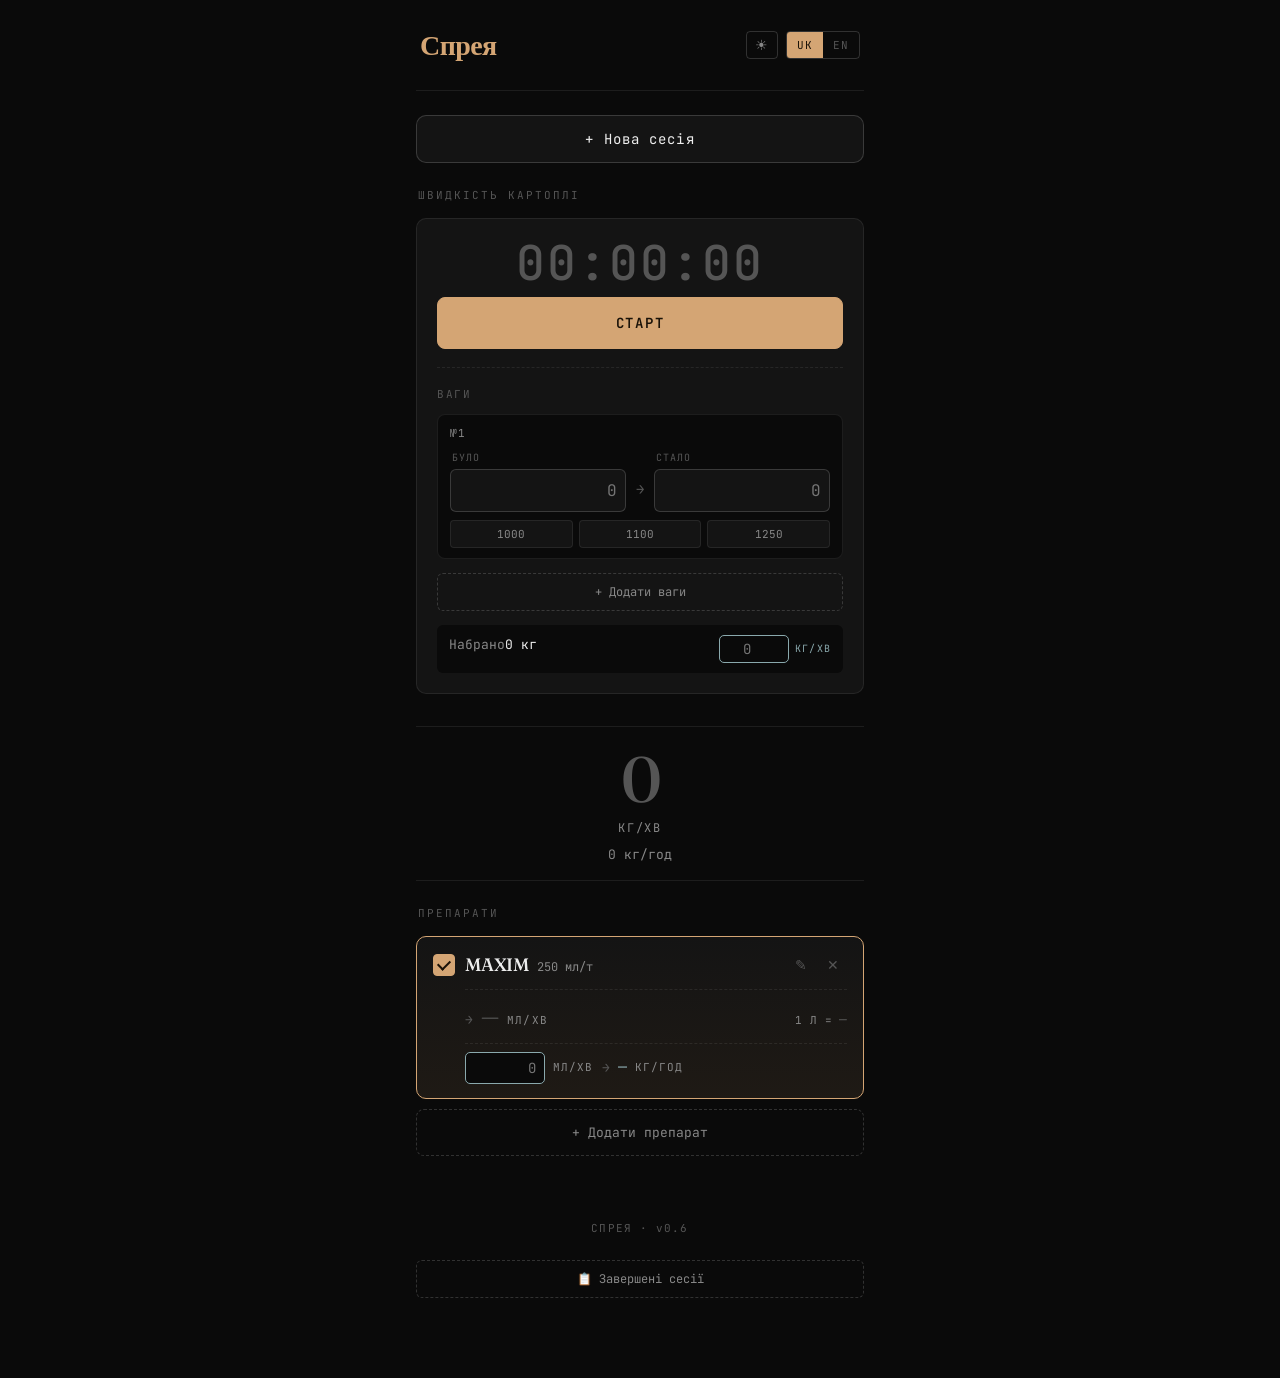
==== commit d5340d3a: "Add files via upload" ====
--- a/index.html
+++ b/index.html
@@ -138,11 +138,59 @@
   }
 
   .speed-display {
-    text-align: center;
-    padding: 24px 0 8px;
+    display: flex;
+    align-items: center;
     border-top: 1px solid var(--border);
     border-bottom: 1px solid var(--border);
     margin: 24px 0;
+    overflow: hidden;
+  }
+  .speed-manual-col {
+    flex: 1;
+    display: flex;
+    flex-direction: column;
+    align-items: center;
+    justify-content: center;
+    padding: 20px 12px;
+    border-right: 1px solid var(--border);
+    gap: 6px;
+  }
+  .speed-manual-col input {
+    width: 100%;
+    background: var(--bg);
+    border: 1px solid var(--teal);
+    color: var(--teal);
+    font-family: var(--mono);
+    font-size: 20px;
+    padding: 10px 8px;
+    border-radius: 6px;
+    text-align: center;
+    font-variant-numeric: tabular-nums;
+    -moz-appearance: textfield;
+  }
+  .speed-manual-col input::-webkit-outer-spin-button,
+  .speed-manual-col input::-webkit-inner-spin-button { -webkit-appearance: none; margin: 0; }
+  .speed-manual-col input:focus { outline: none; border-color: var(--teal); }
+  .speed-manual-col .speed-manual-unit {
+    font-family: var(--mono);
+    font-size: 10px;
+    letter-spacing: 0.15em;
+    text-transform: uppercase;
+    color: var(--teal);
+  }
+  .speed-collected {
+    margin-top: 8px;
+    font-family: var(--mono);
+    font-size: 11px;
+    color: var(--text-faint);
+    font-variant-numeric: tabular-nums;
+    text-align: center;
+    letter-spacing: 0.05em;
+  }
+  .speed-result-col {
+    flex: 2;
+    text-align: center;
+    padding: 20px 12px;
   }
   .speed-display .num {
     font-family: var(--serif);
@@ -166,7 +214,7 @@
     font-family: var(--mono);
     font-size: 13px;
     color: var(--text-dim);
-    margin-top: 12px;
+    margin-top: 8px;
     font-variant-numeric: tabular-nums;
   }
 
@@ -177,18 +225,43 @@
     padding: 20px;
   }
   .timer-display {
-    font-family: var(--serif);
+    font-family: var(--mono);
     font-weight: 500;
     font-size: 48px;
     line-height: 1;
     text-align: center;
     color: var(--text);
     font-variant-numeric: tabular-nums;
-    letter-spacing: -0.02em;
-    margin-bottom: 18px;
+    letter-spacing: 0.04em;
+    margin-bottom: 10px;
   }
   .timer-display.idle { color: var(--text-faint); }
   .timer-display.running { color: var(--amber); }
+
+  .lap-display {
+    display: flex;
+    align-items: center;
+    justify-content: center;
+    gap: 10px;
+    margin-bottom: 16px;
+    padding: 7px 14px;
+    background: var(--surface-2);
+    border-radius: 6px;
+  }
+  .lap-display-label {
+    font-family: var(--mono);
+    font-size: 10px;
+    letter-spacing: 0.18em;
+    text-transform: uppercase;
+    color: var(--text-faint);
+  }
+  .lap-display-time {
+    font-family: var(--mono);
+    font-size: 22px;
+    color: var(--teal);
+    font-variant-numeric: tabular-nums;
+    letter-spacing: 0.04em;
+  }
 
   .btn {
     display: block;
@@ -538,7 +611,50 @@
     text-transform: uppercase;
   }
 
-  .prep-edit { display: flex; flex-direction: column; gap: 10px; }
+  .prep-reverse {
+    margin-top: 10px;
+    margin-left: 32px;
+    padding-top: 8px;
+    border-top: 1px dashed var(--border);
+    display: flex;
+    align-items: center;
+    gap: 8px;
+  }
+  .prep-reverse input {
+    width: 80px;
+    background: var(--bg);
+    border: 1px solid var(--teal);
+    color: var(--teal);
+    font-family: var(--mono);
+    font-size: 14px;
+    padding: 6px 8px;
+    border-radius: 5px;
+    text-align: right;
+    font-variant-numeric: tabular-nums;
+    -moz-appearance: textfield;
+  }
+  .prep-reverse input::-webkit-outer-spin-button,
+  .prep-reverse input::-webkit-inner-spin-button { -webkit-appearance: none; margin: 0; }
+  .prep-reverse input:focus { outline: none; border-color: var(--teal); }
+  .prep-reverse .rev-unit {
+    font-size: 11px;
+    color: var(--text-dim);
+    letter-spacing: 0.1em;
+    text-transform: uppercase;
+  }
+  .prep-reverse .rev-arrow { color: var(--text-faint); font-size: 13px; }
+  .prep-reverse .rev-result {
+    font-family: var(--mono);
+    font-size: 15px;
+    color: var(--teal);
+    font-variant-numeric: tabular-nums;
+  }
+  .prep-reverse .rev-result-unit {
+    font-size: 11px;
+    color: var(--text-dim);
+    letter-spacing: 0.1em;
+    text-transform: uppercase;
+  }
   .prep-edit input {
     background: var(--bg);
     border: 1px solid var(--border-strong);
@@ -727,10 +843,19 @@
     flex: 1;
     min-width: 0;
   }
+  .ctype-size {
+    font-family: var(--serif);
+    font-size: 20px;
+    font-weight: 600;
+    letter-spacing: -0.01em;
+    color: var(--teal);
+    margin-bottom: 2px;
+  }
   .ctype-name {
-    font-family: var(--serif);
-    font-size: 16px;
-    color: var(--text);
+    font-family: var(--mono);
+    font-size: 12px;
+    color: var(--text-dim);
+    letter-spacing: 0.05em;
   }
   .ctype-meta {
     font-size: 11px;
@@ -1361,6 +1486,7 @@
     border-radius: 4px;
     cursor: pointer;
     user-select: none;
+    position: relative;
   }
   .chip.selected {
     background: var(--amber);
@@ -1373,6 +1499,15 @@
     border: 1px dashed var(--border-strong);
     color: var(--text-faint);
   }
+  .chip-remove {
+    display: inline-block;
+    margin-left: 5px;
+    font-size: 11px;
+    opacity: 0.5;
+    line-height: 1;
+    vertical-align: middle;
+  }
+  .chip-remove:active { opacity: 1; color: var(--danger); }
 
   /* Delete button in modal */
   .modal-delete-btn {
@@ -1534,7 +1669,16 @@
   <h2 data-i18n="potatoSpeed">Швидкість картоплі</h2>
 
   <div class="timer-block">
-    <div class="timer-display idle" id="timerDisplay">00:00.0</div>
+    <div class="timer-display idle" id="timerDisplay">00:00:00</div>
+    <div class="lap-display hidden" id="lapDisplay">
+      <span class="lap-display-label">КОЛО</span>
+      <span class="lap-display-time" id="lapTime">00:00:00</span>
+    </div>
+
+    <div class="btn-row" style="margin-bottom:14px;">
+      <button class="btn btn-primary" id="timerBtn" data-i18n="start">СТАРТ</button>
+      <button class="btn btn-secondary hidden" id="resetBtn" data-i18n="reset" style="flex:0 0 44%;">Скинути</button>
+    </div>
 
     <div class="streams">
       <div class="streams-label" data-i18n="streamsLabel">Ваги ємкостей</div>
@@ -1543,27 +1687,18 @@
       <div class="stream-total">
         <span class="label" data-i18n="totalDelta">Набрано</span>
         <span class="value"><span id="streamTotal">0</span> <span data-i18n="kg">кг</span></span>
-      </div>
-    </div>
-
-    <div style="margin-top:14px;">
-      <button class="btn btn-primary" id="timerBtn" data-i18n="start">СТАРТ</button>
-      <div class="btn-row">
-        <button class="btn btn-secondary hidden" id="resetBtn" data-i18n="reset">Скинути</button>
+        <div style="display:flex;align-items:center;gap:6px;margin-left:auto;">
+          <input type="number" id="manualSpeedVis" inputmode="decimal" placeholder="0" style="width:70px;background:var(--bg);border:1px solid var(--teal);color:var(--teal);font-family:var(--mono);font-size:14px;padding:4px 8px;border-radius:5px;text-align:center;font-variant-numeric:tabular-nums;-moz-appearance:textfield;outline:none;">
+          <span style="font-size:10px;letter-spacing:0.12em;text-transform:uppercase;color:var(--teal);font-family:var(--mono);" data-i18n="kgPerMin">кг/хв</span>
+        </div>
       </div>
     </div>
   </div>
 
-  <div class="manual-block">
-    <label data-i18n="orManually">Або вручну</label>
-    <div class="manual-row">
-      <input type="number" id="manualSpeed" inputmode="decimal" placeholder="0">
-      <span class="unit-tag" data-i18n="kgPerMin">кг/хв</span>
-    </div>
-  </div>
+  <input type="number" id="manualSpeed" inputmode="decimal" placeholder="0" style="display:none">
 </section>
 
-<div class="speed-display">
+<div class="speed-display" style="display:block;text-align:center;padding:20px 0 16px;">
   <div class="num zero" id="speedNum">0</div>
   <div class="unit" data-i18n="kgPerMin">кг/хв</div>
   <div class="secondary"><span id="speedHour">0</span> <span data-i18n="kgPerHour">кг/год</span></div>
@@ -1591,14 +1726,16 @@
     title: 'Спрея',
     potatoSpeed: 'Швидкість картоплі',
     start: 'СТАРТ',
-    stop: 'СТОП',
+    stop: 'КОЛО',
+    lap: 'КОЛО',
     reset: 'Скинути',
-    streamsLabel: 'Ваги ємкостей',
-    addStream: '+ Додати потік',
+    streamsLabel: 'Ваги',
+    addStream: '+ Додати ваги',
     totalDelta: 'Набрано',
     before: 'Було',
     after: 'Стало',
     orManually: 'Або вручну',
+    sprayerSpeed: 'Швидкість спреї',
     kg: 'кг',
     kgPerMin: 'кг/хв',
     kgPerHour: 'кг/год',
@@ -1624,14 +1761,14 @@
     sessionNumber: 'Сесія №',
     variety: 'Сорт',
     varietyPlaceholder: 'напр. Бельмонда',
-    containerType: 'Тип ємкості',
+    containerType: 'Ваги',
     containerLabel: 'Підпис',
     containerLabelPlaceholder: 'напр. Ящик',
     weight: 'Вага',
-    addContainerType: '+ Додати тип',
+    addContainerType: '+ Додати ваги',
     selectPrepsForSession: 'Препарати в цій сесії',
     startSessionBtn: 'СТАРТ СЕСІЇ',
-    cancelSessionBtn: 'Скасувати',
+    cancelSessionBtn: '← Назад',
     needContainer: 'Додайте хоча б один тип ємкості',
     pcs: 'шт',
     addContainerEvent: '+1',
@@ -1683,14 +1820,16 @@
     title: 'Spreya',
     potatoSpeed: 'Potato throughput',
     start: 'START',
-    stop: 'STOP',
+    stop: 'LAP',
+    lap: 'LAP',
     reset: 'Reset',
-    streamsLabel: 'Container weights',
-    addStream: '+ Add stream',
+    streamsLabel: 'Weights',
+    addStream: '+ Add weights',
     totalDelta: 'Added',
     before: 'Before',
     after: 'After',
     orManually: 'Or manually',
+    sprayerSpeed: 'Sprayer speed',
     kg: 'kg',
     kgPerMin: 'kg/min',
     kgPerHour: 'kg/h',
@@ -1716,14 +1855,14 @@
     sessionNumber: 'Session #',
     variety: 'Variety',
     varietyPlaceholder: 'e.g. Belmonda',
-    containerType: 'Container type',
+    containerType: 'Weights',
     containerLabel: 'Label',
     containerLabelPlaceholder: 'e.g. Crate',
     weight: 'Weight',
-    addContainerType: '+ Add type',
+    addContainerType: '+ Add weights',
     selectPrepsForSession: 'Treatments in this session',
     startSessionBtn: 'START SESSION',
-    cancelSessionBtn: 'Cancel',
+    cancelSessionBtn: '← Back',
     needContainer: 'Add at least one container type',
     pcs: 'pcs',
     addContainerEvent: '+1',
@@ -1783,7 +1922,7 @@
   preparations: [
     { id: 1, name: 'MAXIM', norm: 250, canVolume: 5, active: true }
   ],
-  timer: { running: false, startMs: null, elapsedMs: 0 },
+  timer: { running: false, startMs: null, elapsedMs: 0, frozenElapsedMs: 0, lastLapMs: 0 },
   streams: [],
   editingPrepId: null,
   view: 'main',
@@ -1834,7 +1973,22 @@
     }
     if (Array.isArray(data.varieties)) state.varieties = data.varieties;
     if (Array.isArray(data.containerKinds) && data.containerKinds.length > 0) state.containerKinds = data.containerKinds;
+    // Permanent kinds are always available
+    PERMANENT_KINDS.forEach(function(k) {
+      if (state.containerKinds.indexOf(k) === -1) state.containerKinds.push(k);
+    });
     if (Array.isArray(data.sizes) && data.sizes.length > 0) state.sizes = data.sizes;
+    if (data.timer && typeof data.timer === 'object') {
+      state.timer.running = !!data.timer.running;
+      state.timer.startMs = (typeof data.timer.startMs === 'number') ? data.timer.startMs : null;
+      state.timer.elapsedMs = (typeof data.timer.elapsedMs === 'number') ? data.timer.elapsedMs : 0;
+      state.timer.frozenElapsedMs = (typeof data.timer.frozenElapsedMs === 'number') ? data.timer.frozenElapsedMs : 0;
+      state.timer.lastLapMs = (typeof data.timer.lastLapMs === 'number') ? data.timer.lastLapMs : 0;
+      // If timer was running when app was closed/killed, recompute elapsed from wall-clock.
+      if (state.timer.running && state.timer.startMs) {
+        state.timer.elapsedMs = Date.now() - state.timer.startMs;
+      }
+    }
   } catch (e) { console.warn('load failed', e); }
 }
 
@@ -1848,7 +2002,8 @@
     sessions: state.sessions,
     varieties: state.varieties,
     containerKinds: state.containerKinds,
-    sizes: state.sizes
+    sizes: state.sizes,
+    timer: state.timer
   };
   localStorage.setItem(STORAGE_KEY, JSON.stringify(data));
 }
@@ -1884,11 +2039,11 @@
 }
 
 function fmtTime(ms) {
-  var total = Math.floor(ms / 100);
-  var tenths = total % 10;
-  var seconds = Math.floor(total / 10) % 60;
-  var minutes = Math.floor(total / 600);
-  return String(minutes).padStart(2, '0') + ':' + String(seconds).padStart(2, '0') + '.' + tenths;
+  var totalSec = Math.floor(ms / 1000);
+  var h = Math.floor(totalSec / 3600);
+  var m = Math.floor((totalSec % 3600) / 60);
+  var s = totalSec % 60;
+  return String(h).padStart(2, '0') + ':' + String(m).padStart(2, '0') + ':' + String(s).padStart(2, '0');
 }
 
 function escapeHtml(s) {
@@ -1914,7 +2069,7 @@
 
 function calculatedSpeed() {
   var total = streamsTotal();
-  var minutes = state.timer.elapsedMs / 60000;
+  var minutes = state.timer.frozenElapsedMs / 60000;
   if (total <= 0 || minutes <= 0) return null;
   return total / minutes;
 }
@@ -1941,26 +2096,31 @@
 
 function renderTimer() {
   var display = document.getElementById('timerDisplay');
+  var lapEl = document.getElementById('lapDisplay');
+  var lapTimeEl = document.getElementById('lapTime');
   var btn = document.getElementById('timerBtn');
   var reset = document.getElementById('resetBtn');
 
   display.textContent = fmtTime(state.timer.elapsedMs);
 
+  // Малий дисплей — показуємо тільки коли є зафіксований лап
+  if (state.timer.frozenElapsedMs > 0 && lapEl && lapTimeEl) {
+    lapEl.classList.remove('hidden');
+    lapTimeEl.textContent = fmtTime(state.timer.frozenElapsedMs);
+  } else if (lapEl) {
+    lapEl.classList.add('hidden');
+  }
+
   if (state.timer.running) {
     display.className = 'timer-display running';
-    btn.textContent = tr('stop');
+    btn.textContent = tr('lap');
     btn.className = 'btn btn-stop';
-    reset.classList.add('hidden');
-  } else if (state.timer.elapsedMs > 0) {
-    display.className = 'timer-display';
-    btn.textContent = tr('resume');
-    btn.className = 'btn btn-primary';
     reset.classList.remove('hidden');
   } else {
-    display.className = 'timer-display idle';
+    display.className = state.timer.elapsedMs > 0 ? 'timer-display' : 'timer-display idle';
     btn.textContent = tr('start');
     btn.className = 'btn btn-primary';
-    reset.classList.add('hidden');
+    reset.classList.toggle('hidden', state.timer.elapsedMs === 0 && state.timer.frozenElapsedMs === 0);
   }
 }
 
@@ -2089,12 +2249,32 @@
 }
 
 function renderManualInput() {
-  var input = document.getElementById('manualSpeed');
-  if (state.manualSpeed > 0) input.value = state.manualSpeed;
+  var hidden = document.getElementById('manualSpeed');
+  var vis = document.getElementById('manualSpeedVis');
+  if (state.manualSpeed > 0) {
+    if (hidden) hidden.value = state.manualSpeed;
+    if (vis && document.activeElement !== vis) vis.value = state.manualSpeed;
+  } else {
+    if (vis && document.activeElement !== vis) vis.value = '';
+  }
 }
 
 function renderPreparations() {
   var list = document.getElementById('prepList');
+  // Якщо кнопка видалення вже "зведена" — не перестворювати картки,
+  // щоб не скидати стан підтвердження.
+  if (list.querySelector('.prep-action-btn.armed')) {
+    // Тільки оновлюємо числа в існуючих картках
+    var speed = currentSpeed();
+    list.querySelectorAll('.prep-card').forEach(function(card, idx) {
+      var prep = state.preparations[idx];
+      if (!prep) return;
+      var mlMin = (speed > 0 && prep.active) ? speed * prep.norm / 1000 : null;
+      var mlEl = card.querySelector('.ml-min');
+      if (mlEl) mlEl.textContent = mlMin !== null ? fmtNum(mlMin, mlMin < 100 ? 1 : 0) : '—';
+    });
+    return;
+  }
   list.innerHTML = '';
   var speed = currentSpeed();
 
@@ -2158,13 +2338,12 @@
       var dispHtml = '';
       dispHtml += '<div class="prep-head">';
       dispHtml += '<div class="prep-checkbox ' + (prep.active ? 'checked' : '') + '" data-action="toggle"></div>';
-      dispHtml += '<div class="prep-name">' + escapeHtml(prep.name) + '</div>';
+      dispHtml += '<div class="prep-name">' + escapeHtml(prep.name) + '<span style="font-family:var(--mono);font-size:12px;font-weight:400;color:var(--text-dim);margin-left:8px;letter-spacing:0;">' + fmtNum(prep.norm, 0) + ' ' + tr('mlPerTon') + '</span></div>';
       dispHtml += '<div class="prep-actions">';
       dispHtml += '<button class="prep-action-btn" data-action="edit">✎</button>';
       dispHtml += '<button class="prep-action-btn del" data-action="delete">✕</button>';
       dispHtml += '</div>';
       dispHtml += '</div>';
-      dispHtml += '<div class="prep-norm">' + fmtNum(prep.norm, 1) + ' ' + tr('mlPerTon') + '</div>';
       var minPerLiter = (mlMin && mlMin > 0) ? 1000 / mlMin : null;
       var rtText = minPerLiter !== null ? fmtMinutesAsHM(minPerLiter) : '—';
       var rtDimmed = minPerLiter === null ? 'dimmed' : '';
@@ -2179,7 +2358,26 @@
       dispHtml += '<span>' + rtText + '</span>';
       dispHtml += '</div>';
       dispHtml += '</div>';
+      dispHtml += '<div class="prep-reverse">';
+      dispHtml += '<input type="number" inputmode="decimal" placeholder="0" data-role="revMl" data-prep-id="' + prep.id + '">';
+      dispHtml += '<span class="rev-unit">' + tr('mlPerMin') + '</span>';
+      dispHtml += '<span class="rev-arrow">→</span>';
+      dispHtml += '<span class="rev-result" data-role="revResult">—</span>';
+      dispHtml += '<span class="rev-result-unit">' + tr('kgPerHour') + '</span>';
+      dispHtml += '</div>';
       card.innerHTML = dispHtml;
+
+      card.querySelector('[data-role="revMl"]').addEventListener('input', function(e) {
+        var ml = Number(e.target.value) || 0;
+        var resultEl = card.querySelector('[data-role="revResult"]');
+        if (ml > 0 && prep.norm > 0) {
+          var kgPerMin = ml * 1000 / prep.norm;
+          var kgPerHour = kgPerMin * 60;
+          resultEl.textContent = fmtNum(kgPerHour, 0);
+        } else {
+          resultEl.textContent = '—';
+        }
+      });
 
       card.querySelector('[data-action="toggle"]').addEventListener('click', function() {
         prep.active = !prep.active;
@@ -2190,12 +2388,10 @@
         state.editingPrepId = prep.id;
         renderPreparations();
       });
-      card.querySelector('[data-action="delete"]').addEventListener('click', function() {
-        if (confirm(tr('deleteQ') + ' «' + prep.name + '»')) {
-          state.preparations = state.preparations.filter(function(p) { return p.id !== prep.id; });
-          saveState();
-          renderPreparations();
-        }
+      armConfirmButton(card.querySelector('[data-action="delete"]'), function() {
+        state.preparations = state.preparations.filter(function(p) { return p.id !== prep.id; });
+        saveState();
+        renderPreparations();
       });
     }
 
@@ -2203,46 +2399,78 @@
   });
 }
 
+// Wake Lock: keep screen on while stopwatch is running.
+var wakeLock = null;
+function acquireWakeLock() {
+  if (!('wakeLock' in navigator)) return;
+  if (document.visibilityState !== 'visible') return;
+  navigator.wakeLock.request('screen').then(function(lock) {
+    wakeLock = lock;
+    lock.addEventListener('release', function() { wakeLock = null; });
+  }).catch(function(e) { /* ignore — not critical */ });
+}
+function releaseWakeLock() {
+  if (wakeLock) {
+    try { wakeLock.release(); } catch (e) {}
+    wakeLock = null;
+  }
+}
+
 function startTimer() {
-  var isResume = state.timer.elapsedMs > 0;
-  if (!isResume) {
-    state.streams.forEach(function(s) { s.after = ''; });
-    state.timer.elapsedMs = 0;
-  }
+  state.timer.elapsedMs = 0;
+  state.timer.lastLapMs = 0;
+  state.timer.frozenElapsedMs = 0;
   state.timer.running = true;
-  state.timer.startMs = Date.now() - state.timer.elapsedMs;
+  state.timer.startMs = Date.now();
+  state.streams.forEach(function(s) { s.after = ''; });
   vibrate(50);
+  clearInterval(timerInterval);
   timerInterval = setInterval(tickTimer, 100);
+  acquireWakeLock();
+  saveState();
   renderTimer();
   renderStreams();
   updateSpeedDisplay();
 }
 
-function stopTimer() {
-  state.timer.running = false;
-  clearInterval(timerInterval);
-  vibrate([60, 60, 60]);
+function lapTimer() {
+  if (state.timer.elapsedMs < 500) return; // захист від випадкового тапу
+  // Split time = повний час від старту до цього моменту.
+  state.timer.frozenElapsedMs = state.timer.elapsedMs;
+  vibrate([40, 40, 80]);
+  saveState();
   renderTimer();
+  updateSpeedDisplay();
 }
 
 function resetTimer() {
-  state.timer = { running: false, startMs: null, elapsedMs: 0 };
+  state.timer = { running: false, startMs: null, elapsedMs: 0, frozenElapsedMs: 0, lastLapMs: 0 };
   state.streams = [];
   clearInterval(timerInterval);
+  releaseWakeLock();
+  saveState();
   renderTimer();
   renderStreams();
   updateSpeedDisplay();
 }
 
+// Throttle saving the running timer to localStorage (once per ~3 s).
+var lastTimerSaveMs = 0;
 function tickTimer() {
   state.timer.elapsedMs = Date.now() - state.timer.startMs;
   document.getElementById('timerDisplay').textContent = fmtTime(state.timer.elapsedMs);
+  var now = Date.now();
+  if (now - lastTimerSaveMs > 3000) {
+    lastTimerSaveMs = now;
+    saveState();
+  }
 }
 
 // ── SESSION ─────────────────────────────────────────────────────────────────
 
 var sessionTicker = null;
 var SESSION_PRESETS = [1000, 1100, 1250];
+var PERMANENT_KINDS = ['Bag', 'Box'];
 
 function uid() {
   return Date.now().toString(36) + '_' + Math.random().toString(36).slice(2, 8);
@@ -2901,11 +3129,13 @@
   s.containerTypes.forEach(function(t) {
     var cnt = containerCount(t.id);
     var kg = cnt * t.weight;
-    var sizeLabel = t.size ? ' · ' + escapeHtml(t.size) : '';
 
     html += '<div class="ctype-row" data-ctype-id="' + t.id + '">';
     html += '<div class="ctype-info">';
-    html += '<div class="ctype-name">' + escapeHtml(t.kind) + ' ' + fmtNum(t.weight) + ' ' + tr('kg') + sizeLabel + '</div>';
+    if (t.size) {
+      html += '<div class="ctype-size">' + escapeHtml(t.size) + '</div>';
+    }
+    html += '<div class="ctype-name">' + escapeHtml(t.kind) + ' ' + fmtNum(t.weight) + ' ' + tr('kg') + '</div>';
     html += '<div class="ctype-meta">' + cnt + ' ' + tr('pcs') + ' · ' + fmtNum(kg) + ' ' + tr('kg') + '</div>';
     html += '</div>';
     html += '<div class="ctype-count">' + cnt + '</div>';
@@ -3398,19 +3628,38 @@
   html += '<button class="modal-close" data-action="close">✕</button>';
   html += '</div>';
 
-  // Kind chips
+  // Size chips — ПЕРШИМИ
+  html += '<div class="modal-section">';
+  html += '<label class="modal-label">' + tr('size') + '</label>';
+  html += '<div class="chip-row" data-role="sizeChips">';
+  state.sizes.forEach(function(sz) {
+    var sel = m.draft.size === sz ? 'selected' : '';
+    html += '<button class="chip ' + sel + '" data-size="' + escapeHtml(sz) + '">'
+      + escapeHtml(sz)
+      + '<span class="chip-remove" data-remove-size="' + escapeHtml(sz) + '">×</span>'
+      + '</button>';
+  });
+  html += '<button class="chip chip-add" data-action="addSize">+</button>';
+  html += '</div>';
+  html += '</div>';
+
+  // Kind chips — ДРУГИМИ
   html += '<div class="modal-section">';
   html += '<label class="modal-label">' + tr('kind') + '</label>';
   html += '<div class="chip-row" data-role="kindChips">';
   state.containerKinds.forEach(function(k) {
     var sel = m.draft.kind === k ? 'selected' : '';
-    html += '<button class="chip ' + sel + '" data-kind="' + escapeHtml(k) + '">' + escapeHtml(k) + '</button>';
+    var isPermanent = PERMANENT_KINDS.indexOf(k) !== -1;
+    html += '<button class="chip ' + sel + '" data-kind="' + escapeHtml(k) + '">'
+      + escapeHtml(k)
+      + (isPermanent ? '' : '<span class="chip-remove" data-remove-kind="' + escapeHtml(k) + '">×</span>')
+      + '</button>';
   });
   html += '<button class="chip chip-add" data-action="addKind">+</button>';
   html += '</div>';
   html += '</div>';
 
-  // Weight
+  // Weight — ТРЕТЬОЮ
   html += '<div class="modal-section">';
   html += '<label class="modal-label">' + tr('weight') + '</label>';
   html += '<div class="modal-row">';
@@ -3421,20 +3670,6 @@
   SESSION_PRESETS.forEach(function(p) {
     html += '<button class="chip" data-weight-preset="' + p + '">' + p + '</button>';
   });
-  html += '</div>';
-  html += '</div>';
-
-  // Size chips
-  html += '<div class="modal-section">';
-  html += '<label class="modal-label">' + tr('size') + '</label>';
-  html += '<div class="chip-row" data-role="sizeChips">';
-  var noneSel = m.draft.size === '' ? 'selected' : '';
-  html += '<button class="chip ' + noneSel + '" data-size="">' + tr('sizeNone') + '</button>';
-  state.sizes.forEach(function(sz) {
-    var sel = m.draft.size === sz ? 'selected' : '';
-    html += '<button class="chip ' + sel + '" data-size="' + escapeHtml(sz) + '">' + escapeHtml(sz) + '</button>';
-  });
-  html += '<button class="chip chip-add" data-action="addSize">+</button>';
   html += '</div>';
   html += '</div>';
 
@@ -3495,11 +3730,23 @@
 
   // Kind chips
   modal.querySelectorAll('[data-kind]').forEach(function(el) {
-    el.addEventListener('click', function() {
+    el.addEventListener('click', function(e) {
+      if (e.target.closest('[data-remove-kind]')) return; // handled below
       m.draft.kind = el.getAttribute('data-kind');
       modal.querySelectorAll('[data-kind]').forEach(function(b) {
         b.classList.toggle('selected', b.getAttribute('data-kind') === m.draft.kind);
       });
+    });
+  });
+
+  modal.querySelectorAll('[data-remove-kind]').forEach(function(el) {
+    el.addEventListener('click', function(e) {
+      e.stopPropagation();
+      var name = el.getAttribute('data-remove-kind');
+      state.containerKinds = state.containerKinds.filter(function(k) { return k !== name; });
+      if (m.draft.kind === name) m.draft.kind = state.containerKinds[0] || '';
+      saveState();
+      renderModal();
     });
   });
 
@@ -3530,11 +3777,23 @@
 
   // Size chips
   modal.querySelectorAll('[data-size]').forEach(function(el) {
-    el.addEventListener('click', function() {
+    el.addEventListener('click', function(e) {
+      if (e.target.closest('[data-remove-size]')) return;
       m.draft.size = el.getAttribute('data-size');
       modal.querySelectorAll('[data-size]').forEach(function(b) {
         b.classList.toggle('selected', b.getAttribute('data-size') === m.draft.size);
       });
+    });
+  });
+
+  modal.querySelectorAll('[data-remove-size]').forEach(function(el) {
+    el.addEventListener('click', function(e) {
+      e.stopPropagation();
+      var name = el.getAttribute('data-remove-size');
+      state.sizes = state.sizes.filter(function(s) { return s !== name; });
+      if (m.draft.size === name) m.draft.size = '';
+      saveState();
+      renderModal();
     });
   });
 
@@ -3864,6 +4123,27 @@
   updateSpeedDisplay();
   renderSessionEntry();
 
+  // If stopwatch was running when app was closed/backgrounded — resume it.
+  if (state.timer.running && state.timer.startMs) {
+    clearInterval(timerInterval);
+    timerInterval = setInterval(tickTimer, 100);
+    acquireWakeLock();
+    renderTimer();
+  }
+
+  // When the screen comes back on / tab becomes visible again:
+  //   1. Repaint immediately (don't wait up to 100 ms for next tick).
+  //   2. Re-acquire wake lock (it auto-releases when tab is hidden).
+  document.addEventListener('visibilitychange', function() {
+    if (document.visibilityState !== 'visible') return;
+    if (state.timer.running && state.timer.startMs) {
+      state.timer.elapsedMs = Date.now() - state.timer.startMs;
+      var d = document.getElementById('timerDisplay');
+      if (d) d.textContent = fmtTime(state.timer.elapsedMs);
+      acquireWakeLock();
+    }
+  });
+
   // If session is active and was paused-by-app-close (not user-paused),
   // continue running. Persistent timer recovers correctly.
   if (state.session && state.session.startedAt && !state.session.endedAt && !state.session.paused) {
@@ -3907,7 +4187,7 @@
   });
 
   document.getElementById('timerBtn').addEventListener('click', function() {
-    if (state.timer.running) stopTimer();
+    if (state.timer.running) lapTimer();
     else startTimer();
   });
 
@@ -3926,6 +4206,14 @@
     updateSpeedDisplay();
   });
 
+  document.getElementById('manualSpeedVis').addEventListener('input', function(e) {
+    state.manualSpeed = Number(e.target.value) || 0;
+    var hidden = document.getElementById('manualSpeed');
+    if (hidden) hidden.value = state.manualSpeed || '';
+    saveState();
+    updateSpeedDisplay();
+  });
+
   document.getElementById('addPrepBtn').addEventListener('click', function() {
     var newId = Date.now();
     state.preparations.push({ id: newId, name: '', norm: 250, canVolume: 5, active: true });
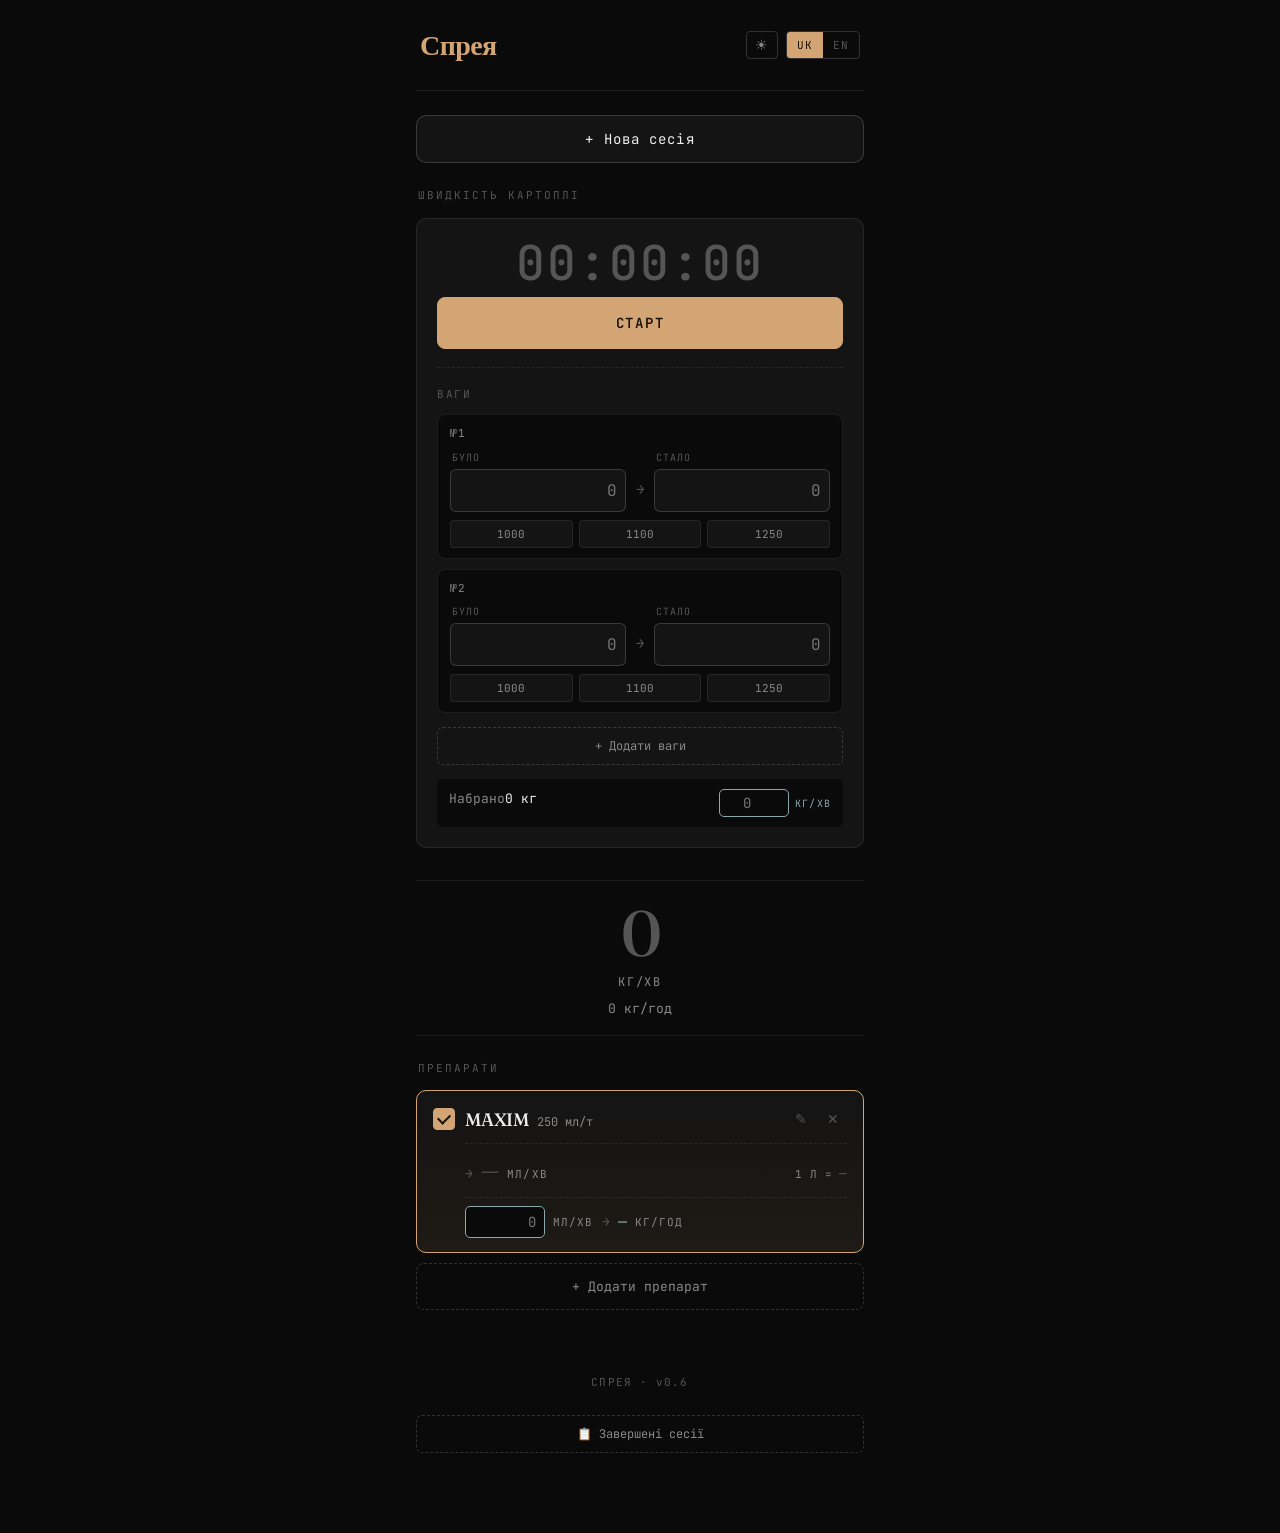
==== commit d323e27b: "Add files via upload" ====
--- a/index.html
+++ b/index.html
@@ -1989,6 +1989,9 @@
         state.timer.elapsedMs = Date.now() - state.timer.startMs;
       }
     }
+    if (Array.isArray(data.streams) && data.streams.length > 0) {
+      state.streams = data.streams;
+    }
   } catch (e) { console.warn('load failed', e); }
 }
 
@@ -2003,7 +2006,8 @@
     varieties: state.varieties,
     containerKinds: state.containerKinds,
     sizes: state.sizes,
-    timer: state.timer
+    timer: state.timer,
+    streams: state.streams
   };
   localStorage.setItem(STORAGE_KEY, JSON.stringify(data));
 }
@@ -2149,14 +2153,15 @@
   var list = document.getElementById('streamsList');
   list.innerHTML = '';
 
-  if (state.streams.length === 0) {
-    state.streams.push({ id: Date.now(), before: '', after: '' });
+  // Завжди мінімум 2 streams
+  while (state.streams.length < 2) {
+    state.streams.push({ id: Date.now() + state.streams.length, before: '', after: '' });
   }
 
   state.streams.forEach(function(stream, idx) {
     var block = document.createElement('div');
     block.className = 'stream-block';
-    var showRemove = state.streams.length > 1;
+    var showRemove = state.streams.length > 2;
 
     var html = '';
     html += '<div class="stream-head">';
@@ -2199,7 +2204,7 @@
     if (showRemove) {
       block.querySelector('[data-role="remove"]').addEventListener('click', function() {
         state.streams = state.streams.filter(function(s) { return s.id !== stream.id; });
-        if (state.streams.length === 0) state.streams.push({ id: Date.now(), before: '', after: '' });
+        if (state.streams.length < 2) state.streams.push({ id: Date.now(), before: '', after: '' });
         renderStreams();
         updateSpeedDisplay();
         updateStreamTotal();
@@ -2445,7 +2450,10 @@
 
 function resetTimer() {
   state.timer = { running: false, startMs: null, elapsedMs: 0, frozenElapsedMs: 0, lastLapMs: 0 };
-  state.streams = [];
+  state.streams = [
+    { id: Date.now(), before: '', after: '' },
+    { id: Date.now() + 1, before: '', after: '' }
+  ];
   clearInterval(timerInterval);
   releaseWakeLock();
   saveState();
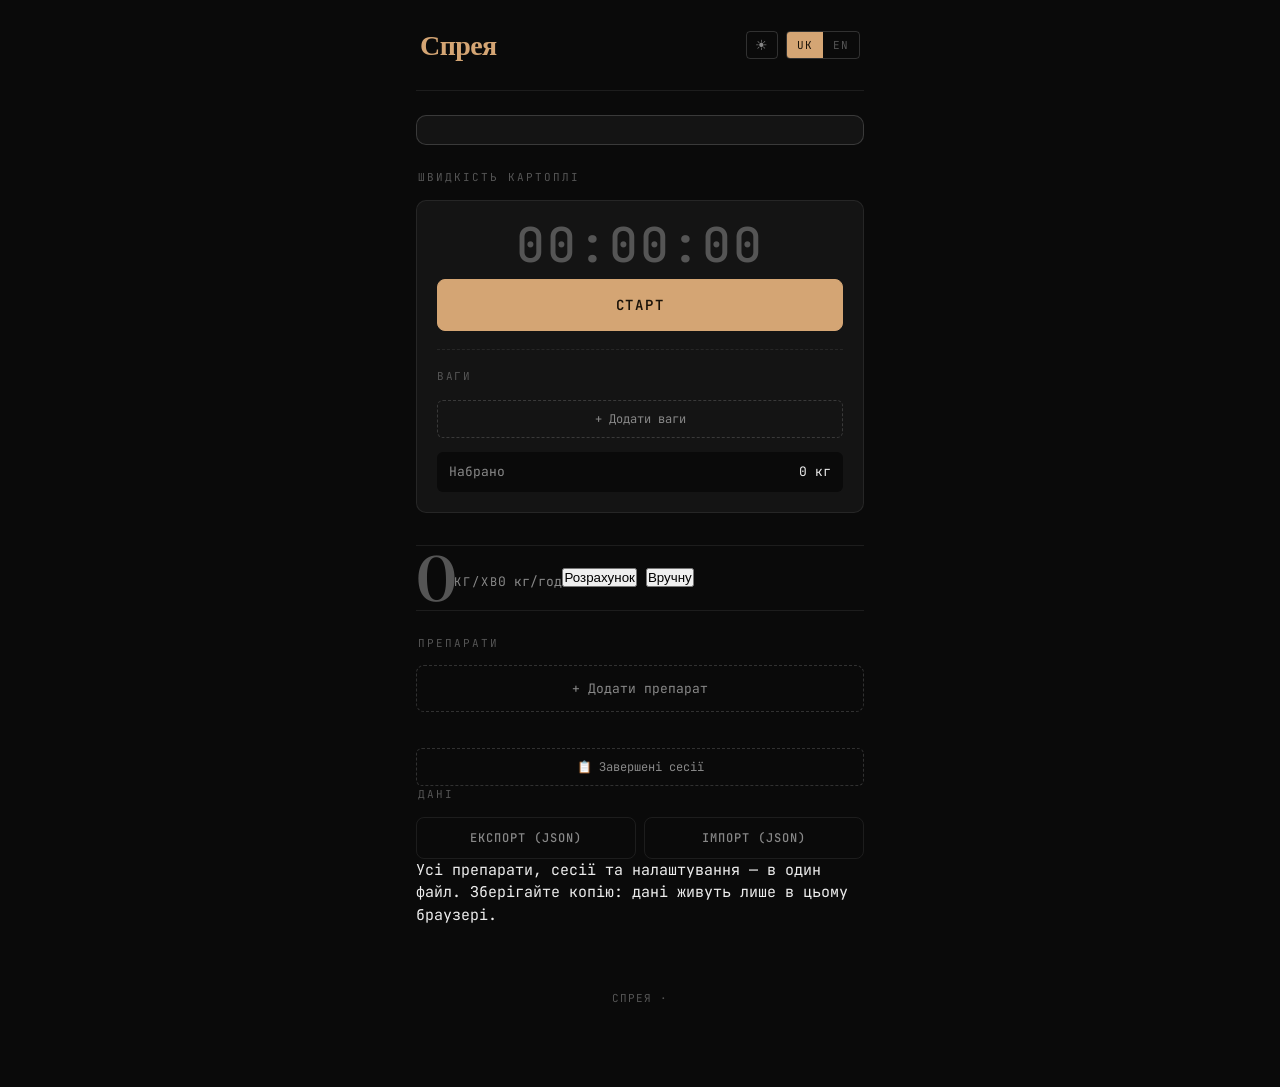
==== commit 86fb1e43: "PWA: офлайн через service worker, маніфест, іконки, локальні шрифти - sw.js: оболонка застосунку в к" ====
--- a/index.html
+++ b/index.html
@@ -4,1661 +4,28 @@
 <meta charset="UTF-8">
 <meta name="viewport" content="width=device-width, initial-scale=1.0, viewport-fit=cover">
 <meta name="theme-color" content="#0a0a0a">
+<meta name="description" content="Спрея — швидкість потоку картоплі, дозування препаратів і облік сесій обробки">
+<meta name="mobile-web-app-capable" content="yes">
+<meta name="apple-mobile-web-app-capable" content="yes">
+<meta name="apple-mobile-web-app-status-bar-style" content="black-translucent">
+<meta name="apple-mobile-web-app-title" content="Спрея">
 <title>Спрея</title>
-<link rel="preconnect" href="https://fonts.googleapis.com">
-<link rel="preconnect" href="https://fonts.gstatic.com" crossorigin>
-<link href="https://fonts.googleapis.com/css2?family=Fraunces:opsz,wght@9..144,400;9..144,500;9..144,600;9..144,700&family=JetBrains+Mono:wght@400;500&display=swap" rel="stylesheet">
-<style>
-  :root {
-    --bg: #0a0a0a;
-    --surface: #141414;
-    --surface-2: #1c1c1c;
-    --border: rgba(255,255,255,0.08);
-    --border-strong: rgba(255,255,255,0.16);
-    --text: #ededed;
-    --text-dim: #888;
-    --text-faint: #555;
-    --amber: #d4a574;
-    --amber-dim: rgba(212,165,116,0.10);
-    --amber-fg: #1a1208;
-    --teal: #8aa9ad;
-    --stop-bg: #2a1818;
-    --stop-fg: #e88c8c;
-    --stop-border: rgba(184,92,92,0.4);
-    --danger: #b85c5c;
-    --serif: 'Fraunces', Georgia, serif;
-    --mono: 'JetBrains Mono', ui-monospace, monospace;
-  }
-  [data-theme="light"] {
-    --bg: #faf8f4;
-    --surface: #ffffff;
-    --surface-2: #f0ece4;
-    --border: rgba(0,0,0,0.08);
-    --border-strong: rgba(0,0,0,0.18);
-    --text: #1a1a1a;
-    --text-dim: #6a6a6a;
-    --text-faint: #a0a0a0;
-    --amber: #a06a2a;
-    --amber-dim: rgba(160,106,42,0.08);
-    --amber-fg: #ffffff;
-    --teal: #4d7a7d;
-    --stop-bg: #fbe5e5;
-    --stop-fg: #a04040;
-    --stop-border: rgba(160,64,64,0.4);
-    --danger: #a04040;
-  }
-
-  * { box-sizing: border-box; margin: 0; padding: 0; -webkit-tap-highlight-color: transparent; }
-
-  html, body {
-    background: var(--bg);
-    color: var(--text);
-    font-family: var(--mono);
-    font-size: 15px;
-    line-height: 1.5;
-    min-height: 100vh;
-    overscroll-behavior: none;
-  }
-
-  body {
-    max-width: 480px;
-    margin: 0 auto;
-    padding: 16px 16px 80px;
-  }
-
-  header {
-    display: flex;
-    justify-content: space-between;
-    align-items: center;
-    padding: 8px 4px 24px;
-    border-bottom: 1px solid var(--border);
-    margin-bottom: 24px;
-    gap: 8px;
-  }
-  .title {
-    font-family: var(--serif);
-    font-weight: 600;
-    font-size: 28px;
-    letter-spacing: -0.02em;
-    color: var(--amber);
-  }
-  .header-controls {
-    display: flex;
-    gap: 8px;
-    align-items: center;
-  }
-  .theme-btn {
-    background: none;
-    border: 1px solid var(--border-strong);
-    color: var(--text-dim);
-    width: 32px;
-    height: 28px;
-    border-radius: 4px;
-    cursor: pointer;
-    font-size: 14px;
-    line-height: 1;
-    padding: 0;
-    display: flex;
-    align-items: center;
-    justify-content: center;
-  }
-  .theme-btn:active { color: var(--amber); border-color: var(--amber); }
-
-  .lang-toggle {
-    display: flex;
-    border: 1px solid var(--border-strong);
-    border-radius: 4px;
-    overflow: hidden;
-  }
-  .lang-toggle button {
-    background: none;
-    border: none;
-    color: var(--text-faint);
-    font-family: var(--mono);
-    font-size: 11px;
-    letter-spacing: 0.1em;
-    padding: 6px 10px;
-    cursor: pointer;
-  }
-  .lang-toggle button.active {
-    background: var(--amber);
-    color: var(--amber-fg);
-  }
-
-  section { margin-bottom: 32px; }
-  h2 {
-    font-family: var(--mono);
-    font-weight: 400;
-    font-size: 11px;
-    letter-spacing: 0.18em;
-    text-transform: uppercase;
-    color: var(--text-faint);
-    margin-bottom: 14px;
-    padding-left: 2px;
-  }
-
-  .speed-display {
-    display: flex;
-    align-items: center;
-    border-top: 1px solid var(--border);
-    border-bottom: 1px solid var(--border);
-    margin: 24px 0;
-    overflow: hidden;
-  }
-  .speed-manual-col {
-    flex: 1;
-    display: flex;
-    flex-direction: column;
-    align-items: center;
-    justify-content: center;
-    padding: 20px 12px;
-    border-right: 1px solid var(--border);
-    gap: 6px;
-  }
-  .speed-manual-col input {
-    width: 100%;
-    background: var(--bg);
-    border: 1px solid var(--teal);
-    color: var(--teal);
-    font-family: var(--mono);
-    font-size: 20px;
-    padding: 10px 8px;
-    border-radius: 6px;
-    text-align: center;
-    font-variant-numeric: tabular-nums;
-    -moz-appearance: textfield;
-  }
-  .speed-manual-col input::-webkit-outer-spin-button,
-  .speed-manual-col input::-webkit-inner-spin-button { -webkit-appearance: none; margin: 0; }
-  .speed-manual-col input:focus { outline: none; border-color: var(--teal); }
-  .speed-manual-col .speed-manual-unit {
-    font-family: var(--mono);
-    font-size: 10px;
-    letter-spacing: 0.15em;
-    text-transform: uppercase;
-    color: var(--teal);
-  }
-  .speed-collected {
-    margin-top: 8px;
-    font-family: var(--mono);
-    font-size: 11px;
-    color: var(--text-faint);
-    font-variant-numeric: tabular-nums;
-    text-align: center;
-    letter-spacing: 0.05em;
-  }
-  .speed-result-col {
-    flex: 2;
-    text-align: center;
-    padding: 20px 12px;
-  }
-  .speed-display .num {
-    font-family: var(--serif);
-    font-weight: 500;
-    font-size: 64px;
-    line-height: 1;
-    letter-spacing: -0.04em;
-    color: var(--amber);
-    font-variant-numeric: tabular-nums;
-  }
-  .speed-display .num.zero { color: var(--text-faint); }
-  .speed-display .unit {
-    font-family: var(--mono);
-    font-size: 12px;
-    letter-spacing: 0.15em;
-    text-transform: uppercase;
-    color: var(--text-dim);
-    margin-top: 8px;
-  }
-  .speed-display .secondary {
-    font-family: var(--mono);
-    font-size: 13px;
-    color: var(--text-dim);
-    margin-top: 8px;
-    font-variant-numeric: tabular-nums;
-  }
-
-  .timer-block {
-    background: var(--surface);
-    border: 1px solid var(--border);
-    border-radius: 10px;
-    padding: 20px;
-  }
-  .timer-display {
-    font-family: var(--mono);
-    font-weight: 500;
-    font-size: 48px;
-    line-height: 1;
-    text-align: center;
-    color: var(--text);
-    font-variant-numeric: tabular-nums;
-    letter-spacing: 0.04em;
-    margin-bottom: 10px;
-  }
-  .timer-display.idle { color: var(--text-faint); }
-  .timer-display.running { color: var(--amber); }
-
-  .lap-display {
-    display: flex;
-    align-items: center;
-    justify-content: center;
-    gap: 10px;
-    margin-bottom: 16px;
-    padding: 7px 14px;
-    background: var(--surface-2);
-    border-radius: 6px;
-  }
-  .lap-display-label {
-    font-family: var(--mono);
-    font-size: 10px;
-    letter-spacing: 0.18em;
-    text-transform: uppercase;
-    color: var(--text-faint);
-  }
-  .lap-display-time {
-    font-family: var(--mono);
-    font-size: 22px;
-    color: var(--teal);
-    font-variant-numeric: tabular-nums;
-    letter-spacing: 0.04em;
-  }
-
-  .btn {
-    display: block;
-    width: 100%;
-    padding: 16px;
-    background: var(--surface-2);
-    color: var(--text);
-    border: 1px solid var(--border-strong);
-    border-radius: 8px;
-    font-family: var(--mono);
-    font-size: 14px;
-    font-weight: 500;
-    letter-spacing: 0.12em;
-    text-transform: uppercase;
-    cursor: pointer;
-  }
-  .btn:active { filter: brightness(0.92); }
-  .btn-primary {
-    background: var(--amber);
-    color: var(--amber-fg);
-    border-color: var(--amber);
-    font-weight: 600;
-  }
-  .btn-stop {
-    background: var(--stop-bg);
-    color: var(--stop-fg);
-    border-color: var(--stop-border);
-  }
-  .btn-row { display: flex; gap: 8px; margin-top: 10px; }
-  .btn-row .btn { flex: 1; }
-  .btn-secondary {
-    background: transparent;
-    border-color: var(--border);
-    color: var(--text-dim);
-    font-size: 12px;
-    padding: 12px;
-    letter-spacing: 0.08em;
-  }
-
-  .streams {
-    margin-top: 18px;
-    padding-top: 18px;
-    border-top: 1px dashed var(--border);
-  }
-  .streams-label {
-    font-size: 11px;
-    letter-spacing: 0.15em;
-    text-transform: uppercase;
-    color: var(--text-faint);
-    margin-bottom: 12px;
-  }
-  .stream-block {
-    background: var(--bg);
-    border: 1px solid var(--border);
-    border-radius: 8px;
-    padding: 10px 12px;
-    margin-bottom: 10px;
-  }
-  .stream-head {
-    display: flex;
-    align-items: center;
-    justify-content: space-between;
-    margin-bottom: 8px;
-    gap: 8px;
-  }
-  .stream-num {
-    font-family: var(--mono);
-    font-size: 11px;
-    letter-spacing: 0.12em;
-    text-transform: uppercase;
-    color: var(--text-dim);
-  }
-  .stream-delta-inline {
-    flex: 1;
-    text-align: right;
-    font-size: 12px;
-    color: var(--text-dim);
-    font-variant-numeric: tabular-nums;
-  }
-  .stream-delta-inline strong {
-    color: var(--amber);
-    font-weight: 500;
-  }
-  .remove-stream {
-    background: none;
-    border: none;
-    color: var(--text-faint);
-    font-size: 16px;
-    cursor: pointer;
-    width: 24px;
-    height: 24px;
-    border-radius: 4px;
-    line-height: 1;
-  }
-  .remove-stream:active { color: var(--danger); }
-
-  .stream-pair {
-    display: grid;
-    grid-template-columns: 1fr 16px 1fr;
-    gap: 6px;
-    align-items: end;
-  }
-  .stream-pair .arrow {
-    text-align: center;
-    color: var(--text-faint);
-    font-size: 14px;
-    padding-bottom: 12px;
-  }
-  .stream-field { display: flex; flex-direction: column; gap: 4px; }
-  .stream-field-label {
-    font-size: 10px;
-    letter-spacing: 0.1em;
-    text-transform: uppercase;
-    color: var(--text-faint);
-    padding-left: 2px;
-  }
-  .stream-field input {
-    width: 100%;
-    background: var(--surface);
-    border: 1px solid var(--border-strong);
-    color: var(--text);
-    font-family: var(--mono);
-    font-size: 16px;
-    padding: 10px 8px;
-    border-radius: 6px;
-    text-align: right;
-    font-variant-numeric: tabular-nums;
-    -moz-appearance: textfield;
-    min-width: 0;
-  }
-  .stream-field input::-webkit-outer-spin-button,
-  .stream-field input::-webkit-inner-spin-button {
-    -webkit-appearance: none; margin: 0;
-  }
-  .stream-field input:focus { outline: none; border-color: var(--amber); }
-
-  .stream-presets {
-    display: flex;
-    gap: 6px;
-    margin-top: 8px;
-    flex-wrap: wrap;
-  }
-  .preset-btn {
-    background: var(--surface);
-    border: 1px solid var(--border);
-    color: var(--text-dim);
-    font-family: var(--mono);
-    font-size: 11px;
-    padding: 6px 9px;
-    border-radius: 4px;
-    cursor: pointer;
-    flex: 1;
-    min-width: 0;
-  }
-  .preset-btn:active { color: var(--amber); border-color: var(--amber); }
-
-  .add-stream-btn {
-    background: none;
-    border: 1px dashed var(--border-strong);
-    color: var(--text-dim);
-    font-family: var(--mono);
-    font-size: 12px;
-    padding: 10px;
-    border-radius: 6px;
-    cursor: pointer;
-    width: 100%;
-    margin-top: 4px;
-  }
-  .add-stream-btn:active { color: var(--amber); border-color: var(--amber); }
-  .add-stream-btn:disabled { opacity: 0.3; cursor: not-allowed; }
-
-  .stream-total {
-    margin-top: 14px;
-    padding: 10px 12px;
-    background: var(--bg);
-    border-radius: 6px;
-    display: flex;
-    justify-content: space-between;
-    font-size: 13px;
-  }
-  .stream-total .label { color: var(--text-dim); }
-  .stream-total .value {
-    color: var(--text);
-    font-variant-numeric: tabular-nums;
-  }
-
-  .manual-block {
-    margin-top: 16px;
-    padding: 14px;
-    background: var(--surface);
-    border: 1px solid var(--border);
-    border-radius: 10px;
-  }
-  .manual-block label {
-    display: block;
-    font-size: 11px;
-    letter-spacing: 0.12em;
-    text-transform: uppercase;
-    color: var(--text-faint);
-    margin-bottom: 8px;
-  }
-  .manual-row {
-    display: flex;
-    align-items: center;
-    gap: 10px;
-  }
-  .manual-block input {
-    flex: 1;
-    min-width: 0;
-    background: var(--bg);
-    border: 1px solid var(--border-strong);
-    color: var(--text);
-    font-family: var(--mono);
-    font-size: 16px;
-    padding: 10px 12px;
-    border-radius: 6px;
-    text-align: right;
-    font-variant-numeric: tabular-nums;
-    -moz-appearance: textfield;
-  }
-  .manual-block input::-webkit-outer-spin-button,
-  .manual-block input::-webkit-inner-spin-button {
-    -webkit-appearance: none; margin: 0;
-  }
-  .manual-block input:focus { outline: none; border-color: var(--amber); }
-  .manual-block .unit-tag {
-    font-size: 12px;
-    color: var(--text-dim);
-    white-space: nowrap;
-    flex-shrink: 0;
-  }
-
-  .prep-card {
-    background: var(--surface);
-    border: 1px solid var(--border);
-    border-radius: 10px;
-    padding: 14px 16px;
-    margin-bottom: 10px;
-  }
-  .prep-card.active {
-    border-color: var(--amber);
-    background: linear-gradient(180deg, var(--surface) 0%, var(--amber-dim) 100%);
-  }
-  .prep-head {
-    display: flex;
-    align-items: center;
-    gap: 10px;
-    margin-bottom: 8px;
-  }
-  .prep-checkbox {
-    width: 22px;
-    height: 22px;
-    border: 1.5px solid var(--border-strong);
-    border-radius: 4px;
-    background: var(--bg);
-    cursor: pointer;
-    display: flex;
-    align-items: center;
-    justify-content: center;
-    flex-shrink: 0;
-  }
-  .prep-checkbox.checked {
-    background: var(--amber);
-    border-color: var(--amber);
-  }
-  .prep-checkbox.checked::after {
-    content: '';
-    width: 6px;
-    height: 10px;
-    border: solid var(--amber-fg);
-    border-width: 0 2px 2px 0;
-    transform: rotate(45deg) translate(-1px, -1px);
-  }
-  .prep-name {
-    flex: 1;
-    font-family: var(--serif);
-    font-size: 18px;
-    font-weight: 500;
-    color: var(--text);
-    letter-spacing: -0.01em;
-  }
-  .prep-actions { display: flex; gap: 4px; }
-  .prep-action-btn {
-    background: none;
-    border: none;
-    color: var(--text-faint);
-    font-size: 14px;
-    cursor: pointer;
-    width: 28px;
-    height: 28px;
-    border-radius: 4px;
-  }
-  .prep-action-btn:active { color: var(--amber); }
-  .prep-action-btn.del:active { color: var(--danger); }
-
-  .prep-norm {
-    font-size: 13px;
-    color: var(--text-dim);
-    margin-left: 32px;
-    font-variant-numeric: tabular-nums;
-  }
-  .prep-output {
-    margin-top: 10px;
-    margin-left: 32px;
-    padding-top: 10px;
-    border-top: 1px dashed var(--border);
-    display: flex;
-    justify-content: space-between;
-    align-items: baseline;
-    gap: 12px;
-    flex-wrap: wrap;
-  }
-  .po-main {
-    display: flex;
-    align-items: baseline;
-    gap: 8px;
-  }
-  .po-main .arrow { color: var(--text-faint); font-size: 13px; }
-  .po-main .ml-min {
-    font-family: var(--serif);
-    font-size: 22px;
-    font-weight: 500;
-    color: var(--amber);
-    font-variant-numeric: tabular-nums;
-    letter-spacing: -0.01em;
-  }
-  .po-main .ml-min.dimmed { color: var(--text-faint); }
-  .po-main .ml-unit {
-    font-size: 11px;
-    color: var(--text-dim);
-    letter-spacing: 0.12em;
-    text-transform: uppercase;
-  }
-  .po-runtime {
-    display: flex;
-    align-items: baseline;
-    gap: 6px;
-    font-size: 13px;
-    color: var(--teal);
-    font-variant-numeric: tabular-nums;
-  }
-  .po-runtime.dimmed { color: var(--text-faint); }
-  .po-runtime .rt-label {
-    font-size: 11px;
-    letter-spacing: 0.05em;
-    color: var(--text-dim);
-    text-transform: uppercase;
-  }
-
-  .prep-reverse {
-    margin-top: 10px;
-    margin-left: 32px;
-    padding-top: 8px;
-    border-top: 1px dashed var(--border);
-    display: flex;
-    align-items: center;
-    gap: 8px;
-  }
-  .prep-reverse input {
-    width: 80px;
-    background: var(--bg);
-    border: 1px solid var(--teal);
-    color: var(--teal);
-    font-family: var(--mono);
-    font-size: 14px;
-    padding: 6px 8px;
-    border-radius: 5px;
-    text-align: right;
-    font-variant-numeric: tabular-nums;
-    -moz-appearance: textfield;
-  }
-  .prep-reverse input::-webkit-outer-spin-button,
-  .prep-reverse input::-webkit-inner-spin-button { -webkit-appearance: none; margin: 0; }
-  .prep-reverse input:focus { outline: none; border-color: var(--teal); }
-  .prep-reverse .rev-unit {
-    font-size: 11px;
-    color: var(--text-dim);
-    letter-spacing: 0.1em;
-    text-transform: uppercase;
-  }
-  .prep-reverse .rev-arrow { color: var(--text-faint); font-size: 13px; }
-  .prep-reverse .rev-result {
-    font-family: var(--mono);
-    font-size: 15px;
-    color: var(--teal);
-    font-variant-numeric: tabular-nums;
-  }
-  .prep-reverse .rev-result-unit {
-    font-size: 11px;
-    color: var(--text-dim);
-    letter-spacing: 0.1em;
-    text-transform: uppercase;
-  }
-  .prep-edit input {
-    background: var(--bg);
-    border: 1px solid var(--border-strong);
-    color: var(--text);
-    font-family: var(--mono);
-    font-size: 14px;
-    padding: 10px 12px;
-    border-radius: 6px;
-  }
-  .prep-edit input:focus { outline: none; border-color: var(--amber); }
-  .prep-edit .field-row { display: flex; align-items: center; gap: 8px; }
-  .prep-edit label {
-    font-size: 11px;
-    letter-spacing: 0.1em;
-    text-transform: uppercase;
-    color: var(--text-faint);
-    width: 70px;
-    flex-shrink: 0;
-  }
-  .prep-edit .field-row input { flex: 1; min-width: 0; text-align: right; font-variant-numeric: tabular-nums; }
-  .prep-edit .field-row .unit-tag { font-size: 12px; color: var(--text-dim); width: 36px; flex-shrink: 0; }
-  .prep-edit .edit-actions { display: flex; gap: 8px; margin-top: 4px; }
-  .prep-edit .edit-actions .btn { padding: 10px; font-size: 12px; }
-
-  .add-prep-btn {
-    background: none;
-    border: 1px dashed var(--border-strong);
-    color: var(--text-dim);
-    font-family: var(--mono);
-    font-size: 13px;
-    padding: 14px;
-    border-radius: 8px;
-    cursor: pointer;
-    width: 100%;
-  }
-  .add-prep-btn:active { color: var(--amber); border-color: var(--amber); }
-
-  footer {
-    text-align: center;
-    color: var(--text-faint);
-    font-size: 11px;
-    letter-spacing: 0.1em;
-    padding-top: 32px;
-  }
-
-  .hidden { display: none !important; }
-
-  /* Session entry button on home */
-  .session-entry {
-    display: block;
-    width: 100%;
-    background: var(--surface);
-    border: 1px solid var(--border-strong);
-    color: var(--text);
-    font-family: var(--mono);
-    font-size: 14px;
-    letter-spacing: 0.08em;
-    padding: 14px;
-    border-radius: 10px;
-    text-align: center;
-    cursor: pointer;
-    margin-bottom: 24px;
-  }
-  .session-entry:active { filter: brightness(0.92); }
-  .session-entry.active {
-    background: linear-gradient(180deg, var(--surface) 0%, var(--amber-dim) 100%);
-    border-color: var(--amber);
-    color: var(--amber);
-  }
-  .session-entry.active .se-status {
-    color: var(--amber);
-    font-weight: 600;
-  }
-  .session-entry .se-meta {
-    font-size: 11px;
-    letter-spacing: 0.1em;
-    color: var(--text-dim);
-    text-transform: uppercase;
-    margin-top: 4px;
-  }
-
-  /* Session view */
-  .session-header {
-    display: flex;
-    align-items: center;
-    justify-content: space-between;
-    margin-bottom: 18px;
-    gap: 8px;
-  }
-  .session-back {
-    background: none;
-    border: 1px solid var(--border-strong);
-    color: var(--text-dim);
-    font-family: var(--mono);
-    font-size: 12px;
-    padding: 6px 10px;
-    border-radius: 4px;
-    cursor: pointer;
-  }
-  .session-back:active { color: var(--amber); border-color: var(--amber); }
-  .session-title {
-    font-family: var(--serif);
-    font-weight: 600;
-    font-size: 22px;
-    letter-spacing: -0.01em;
-    color: var(--amber);
-    flex: 1;
-    text-align: center;
-  }
-
-  /* Pre-start form */
-  .session-form {
-    background: var(--surface);
-    border: 1px solid var(--border);
-    border-radius: 10px;
-    padding: 16px;
-    margin-bottom: 14px;
-  }
-  .form-label {
-    display: block;
-    font-size: 11px;
-    letter-spacing: 0.15em;
-    text-transform: uppercase;
-    color: var(--text-faint);
-    margin-bottom: 8px;
-  }
-  .form-input {
-    width: 100%;
-    background: var(--bg);
-    border: 1px solid var(--border-strong);
-    color: var(--text);
-    font-family: var(--mono);
-    font-size: 15px;
-    padding: 10px 12px;
-    border-radius: 6px;
-  }
-  .form-input:focus { outline: none; border-color: var(--amber); }
-  .variety-suggestions {
-    display: flex;
-    flex-wrap: wrap;
-    gap: 6px;
-    margin-top: 8px;
-  }
-  .variety-chip {
-    background: var(--bg);
-    border: 1px solid var(--border);
-    color: var(--text-dim);
-    font-family: var(--mono);
-    font-size: 11px;
-    padding: 5px 9px;
-    border-radius: 4px;
-    cursor: pointer;
-  }
-  .variety-chip:active { color: var(--amber); border-color: var(--amber); }
-
-  /* Container types list */
-  .ctype-row {
-    background: var(--surface);
-    border: 1px solid var(--border-strong);
-    border-radius: 8px;
-    padding: 12px 14px;
-    margin-bottom: 8px;
-    display: flex;
-    align-items: center;
-    justify-content: space-between;
-    gap: 8px;
-  }
-  .ctype-menu-btn {
-    background: none;
-    border: none;
-    color: var(--text-faint);
-    font-size: 22px;
-    line-height: 1;
-    cursor: pointer;
-    width: 32px;
-    height: 32px;
-    border-radius: 4px;
-    padding: 0;
-    margin-right: -4px;
-    display: flex;
-    align-items: center;
-    justify-content: center;
-  }
-  .ctype-menu-btn:active { color: var(--amber); background: var(--surface-2); }
-  .ctype-info {
-    flex: 1;
-    min-width: 0;
-  }
-  .ctype-size {
-    font-family: var(--serif);
-    font-size: 20px;
-    font-weight: 600;
-    letter-spacing: -0.01em;
-    color: var(--teal);
-    margin-bottom: 2px;
-  }
-  .ctype-name {
-    font-family: var(--mono);
-    font-size: 12px;
-    color: var(--text-dim);
-    letter-spacing: 0.05em;
-  }
-  .ctype-meta {
-    font-size: 11px;
-    color: var(--text-dim);
-    margin-top: 2px;
-    font-variant-numeric: tabular-nums;
-  }
-  .ctype-count {
-    font-family: var(--serif);
-    font-size: 22px;
-    color: var(--amber);
-    font-weight: 500;
-    font-variant-numeric: tabular-nums;
-    min-width: 36px;
-    text-align: right;
-  }
-  .ctype-add-btn {
-    background: var(--amber);
-    color: var(--amber-fg);
-    border: none;
-    font-family: var(--mono);
-    font-size: 13px;
-    font-weight: 600;
-    letter-spacing: 0.1em;
-    padding: 10px 16px;
-    border-radius: 6px;
-    cursor: pointer;
-    min-width: 56px;
-  }
-  .ctype-add-btn:active { filter: brightness(0.92); }
-  .ctype-remove {
-    background: none;
-    border: none;
-    color: var(--text-faint);
-    font-size: 16px;
-    cursor: pointer;
-    width: 28px;
-    height: 28px;
-  }
-  .ctype-remove:active { color: var(--danger); }
-
-  .add-ctype-form {
-    background: var(--surface-2);
-    border: 1px dashed var(--border-strong);
-    border-radius: 8px;
-    padding: 12px;
-    margin-top: 8px;
-  }
-  .add-ctype-form .field-row {
-    display: flex;
-    gap: 6px;
-    align-items: center;
-    margin-bottom: 8px;
-  }
-  .add-ctype-form .field-row label {
-    font-size: 11px;
-    letter-spacing: 0.1em;
-    text-transform: uppercase;
-    color: var(--text-faint);
-    width: 56px;
-    flex-shrink: 0;
-  }
-  .add-ctype-form .field-row input {
-    flex: 1;
-    min-width: 0;
-    background: var(--bg);
-    border: 1px solid var(--border-strong);
-    color: var(--text);
-    font-family: var(--mono);
-    font-size: 14px;
-    padding: 8px 10px;
-    border-radius: 4px;
-  }
-  .add-ctype-form .field-row input:focus { outline: none; border-color: var(--amber); }
-  .add-ctype-form .presets {
-    display: flex;
-    gap: 6px;
-    flex-wrap: wrap;
-    margin-top: 4px;
-    margin-bottom: 8px;
-    margin-left: 62px;
-  }
-  .add-ctype-form .actions {
-    display: flex;
-    gap: 6px;
-  }
-
-  /* Active session timer */
-  .session-timer-block {
-    background: var(--surface);
-    border: 1px solid var(--border);
-    border-radius: 10px;
-    padding: 24px 16px 18px;
-    text-align: center;
-    margin-bottom: 14px;
-  }
-  .session-timer-block.paused {
-    background: var(--surface-2);
-    border-color: var(--stop-border);
-  }
-  .session-timer {
-    font-family: var(--serif);
-    font-weight: 500;
-    font-size: 44px;
-    line-height: 1;
-    letter-spacing: -0.02em;
-    color: var(--amber);
-    font-variant-numeric: tabular-nums;
-  }
-  .session-timer.paused-text {
-    color: var(--stop-fg);
-  }
-  .session-paused-label {
-    font-family: var(--mono);
-    font-size: 11px;
-    letter-spacing: 0.2em;
-    color: var(--stop-fg);
-    margin-top: 8px;
-  }
-  .session-tonnage {
-    font-family: var(--mono);
-    font-size: 13px;
-    color: var(--text-dim);
-    margin-top: 12px;
-    letter-spacing: 0.1em;
-  }
-  .session-tonnage strong {
-    font-family: var(--serif);
-    font-size: 18px;
-    font-weight: 600;
-    color: var(--text);
-    letter-spacing: -0.01em;
-  }
-  .session-pause-btn {
-    background: transparent;
-    border: 1px solid var(--border-strong);
-    color: var(--text-dim);
-    font-family: var(--mono);
-    font-size: 12px;
-    letter-spacing: 0.1em;
-    padding: 8px 16px;
-    border-radius: 6px;
-    cursor: pointer;
-    margin-top: 14px;
-  }
-  .session-pause-btn:active { color: var(--amber); border-color: var(--amber); }
-
-  /* Prep cards in session */
-  .session-prep-card {
-    background: var(--surface);
-    border: 1px solid var(--border-strong);
-    border-radius: 10px;
-    padding: 14px 16px;
-    margin-bottom: 8px;
-  }
-  .session-prep-head {
-    display: flex;
-    align-items: baseline;
-    justify-content: space-between;
-    gap: 10px;
-    margin-bottom: 6px;
-  }
-  .session-prep-name {
-    font-family: var(--serif);
-    font-size: 17px;
-    font-weight: 500;
-    color: var(--text);
-  }
-  .session-prep-volume {
-    font-family: var(--serif);
-    font-size: 18px;
-    color: var(--amber);
-    font-variant-numeric: tabular-nums;
-    font-weight: 500;
-  }
-  .session-prep-actual {
-    font-size: 11px;
-    color: var(--teal);
-    margin-bottom: 10px;
-    letter-spacing: 0.05em;
-    font-variant-numeric: tabular-nums;
-  }
-  .session-prep-actual.dimmed { color: var(--text-faint); }
-  .session-prep-row {
-    display: flex;
-    justify-content: space-between;
-    align-items: center;
-    gap: 8px;
-  }
-  .session-prep-meta {
-    font-size: 11px;
-    color: var(--text-dim);
-    font-variant-numeric: tabular-nums;
-  }
-
-  /* Log */
-  .session-log {
-    margin-top: 8px;
-  }
-  .log-toggle {
-    background: none;
-    border: 1px solid var(--border);
-    color: var(--text-dim);
-    font-family: var(--mono);
-    font-size: 11px;
-    letter-spacing: 0.15em;
-    text-transform: uppercase;
-    padding: 10px 12px;
-    border-radius: 6px;
-    cursor: pointer;
-    width: 100%;
-    text-align: left;
-    display: flex;
-    justify-content: space-between;
-    align-items: center;
-  }
-  .log-toggle:active { color: var(--amber); border-color: var(--amber); }
-  .log-list {
-    margin-top: 8px;
-    background: var(--surface);
-    border: 1px solid var(--border);
-    border-radius: 8px;
-    max-height: 280px;
-    overflow-y: auto;
-  }
-  .log-item {
-    display: flex;
-    align-items: center;
-    justify-content: space-between;
-    gap: 8px;
-    padding: 10px 12px;
-    border-bottom: 1px solid var(--border);
-    font-size: 13px;
-  }
-  .log-item:last-child { border-bottom: none; }
-  .log-time {
-    font-family: var(--mono);
-    color: var(--text-dim);
-    font-variant-numeric: tabular-nums;
-    width: 56px;
-    flex-shrink: 0;
-  }
-  .log-desc {
-    flex: 1;
-    color: var(--text);
-    min-width: 0;
-  }
-  .log-remove {
-    background: none;
-    border: none;
-    color: var(--text-faint);
-    font-size: 14px;
-    cursor: pointer;
-    width: 28px;
-    height: 28px;
-    flex-shrink: 0;
-  }
-  .log-remove:active { color: var(--danger); }
-  .log-empty {
-    padding: 16px;
-    text-align: center;
-    color: var(--text-faint);
-    font-size: 12px;
-  }
-
-  /* End/start session button */
-  .session-major-btn {
-    width: 100%;
-    padding: 16px;
-    background: var(--amber);
-    color: var(--amber-fg);
-    border: none;
-    border-radius: 8px;
-    font-family: var(--mono);
-    font-size: 14px;
-    font-weight: 600;
-    letter-spacing: 0.12em;
-    text-transform: uppercase;
-    cursor: pointer;
-    margin-top: 24px;
-  }
-  .session-major-btn:active { filter: brightness(0.92); }
-  .session-major-btn.danger {
-    background: var(--stop-bg);
-    color: var(--stop-fg);
-    border: 1px solid var(--stop-border);
-  }
-
-  /* Prep selection chips for pre-start */
-  .prep-select-list {
-    display: flex;
-    flex-direction: column;
-    gap: 6px;
-  }
-  .prep-select-row {
-    display: flex;
-    align-items: center;
-    gap: 10px;
-    padding: 10px 12px;
-    background: var(--bg);
-    border: 1px solid var(--border);
-    border-radius: 6px;
-    cursor: pointer;
-  }
-  .prep-select-row.selected {
-    border-color: var(--amber);
-    background: var(--amber-dim);
-  }
-  .prep-select-row .pscb {
-    width: 20px; height: 20px;
-    border: 1.5px solid var(--border-strong);
-    border-radius: 4px;
-    flex-shrink: 0;
-    display: flex; align-items: center; justify-content: center;
-  }
-  .prep-select-row.selected .pscb {
-    background: var(--amber);
-    border-color: var(--amber);
-  }
-  .prep-select-row.selected .pscb::after {
-    content: '';
-    width: 6px; height: 10px;
-    border: solid var(--amber-fg);
-    border-width: 0 2px 2px 0;
-    transform: rotate(45deg) translate(-1px, -1px);
-  }
-  .prep-select-name {
-    font-family: var(--serif);
-    font-size: 16px;
-    flex: 1;
-  }
-  .prep-select-meta {
-    font-size: 11px;
-    color: var(--text-dim);
-    font-variant-numeric: tabular-nums;
-  }
-
-  /* Completion summary */
-  .summary-card {
-    background: var(--surface);
-    border: 1px solid var(--amber);
-    border-radius: 10px;
-    padding: 20px;
-    margin-bottom: 14px;
-  }
-  .summary-title {
-    font-family: var(--serif);
-    font-size: 22px;
-    font-weight: 600;
-    color: var(--amber);
-    margin-bottom: 4px;
-  }
-  .summary-subtitle {
-    font-size: 12px;
-    color: var(--text-dim);
-    margin-bottom: 18px;
-    letter-spacing: 0.05em;
-  }
-  .summary-row {
-    display: flex;
-    justify-content: space-between;
-    align-items: baseline;
-    padding: 8px 0;
-    border-bottom: 1px dashed var(--border);
-    gap: 12px;
-  }
-  .summary-row:last-child { border-bottom: none; }
-  .summary-key {
-    font-size: 12px;
-    color: var(--text-dim);
-    letter-spacing: 0.1em;
-    text-transform: uppercase;
-  }
-  .summary-val {
-    font-family: var(--serif);
-    font-size: 17px;
-    color: var(--text);
-    font-variant-numeric: tabular-nums;
-    text-align: right;
-  }
-  .summary-val.highlight { color: var(--amber); font-weight: 600; }
-  .summary-section {
-    margin-top: 16px;
-    padding-top: 14px;
-    border-top: 1px solid var(--border);
-  }
-  .summary-section-label {
-    font-size: 11px;
-    letter-spacing: 0.15em;
-    text-transform: uppercase;
-    color: var(--text-faint);
-    margin-bottom: 10px;
-  }
-
-  /* Inline edit forms for session tiles */
-  .inline-edit {
-    display: flex;
-    flex-direction: column;
-    gap: 10px;
-    padding-top: 6px;
-  }
-  .inline-edit .field-row {
-    display: flex;
-    align-items: center;
-    gap: 8px;
-  }
-  .inline-edit label {
-    font-size: 11px;
-    letter-spacing: 0.1em;
-    text-transform: uppercase;
-    color: var(--text-faint);
-    width: 70px;
-    flex-shrink: 0;
-  }
-  .inline-edit input {
-    flex: 1;
-    min-width: 0;
-    background: var(--bg);
-    border: 1px solid var(--border-strong);
-    color: var(--text);
-    font-family: var(--mono);
-    font-size: 14px;
-    padding: 8px 10px;
-    border-radius: 4px;
-    text-align: right;
-    font-variant-numeric: tabular-nums;
-  }
-  .inline-edit input[type="text"] { text-align: left; }
-  .inline-edit input:focus { outline: none; border-color: var(--amber); }
-  .inline-edit .unit-tag {
-    font-size: 12px;
-    color: var(--text-dim);
-    width: 40px;
-    flex-shrink: 0;
-  }
-  .inline-edit .actions {
-    display: flex;
-    gap: 6px;
-    margin-top: 4px;
-  }
-  .inline-edit .actions .btn {
-    padding: 10px;
-    font-size: 12px;
-  }
-  .inline-edit .delete-btn {
-    background: transparent;
-    color: var(--danger);
-    border: 1px solid var(--stop-border);
-    border-radius: 6px;
-    font-family: var(--mono);
-    font-size: 12px;
-    letter-spacing: 0.08em;
-    padding: 10px;
-    cursor: pointer;
-    width: 100%;
-    margin-top: 4px;
-  }
-  .inline-edit .delete-btn.armed {
-    background: var(--stop-bg);
-    color: var(--stop-fg);
-    border-color: var(--stop-fg);
-    font-weight: 600;
-  }
-
-  /* Two-stage confirm buttons */
-  .confirm-btn {
-    transition: background 120ms;
-  }
-  .confirm-btn.armed {
-    background: var(--stop-bg) !important;
-    color: var(--stop-fg) !important;
-    border-color: var(--stop-fg) !important;
-  }
-  [data-theme="light"] .confirm-btn.armed {
-    background: var(--stop-bg) !important;
-    color: var(--stop-fg) !important;
-  }
-
-  /* Session controls below */
-  .session-controls {
-    display: flex;
-    gap: 8px;
-    margin-top: 24px;
-  }
-  .session-delete-btn {
-    flex: 0 0 auto;
-    padding: 16px;
-    background: transparent;
-    color: var(--text-faint);
-    border: 1px solid var(--border-strong);
-    border-radius: 8px;
-    font-family: var(--mono);
-    font-size: 12px;
-    letter-spacing: 0.08em;
-    cursor: pointer;
-  }
-  .session-delete-btn.armed {
-    color: var(--danger);
-    border-color: var(--danger);
-    background: var(--stop-bg);
-  }
-
-  /* Modal */
-  .modal-backdrop {
-    position: fixed;
-    inset: 0;
-    background: rgba(0, 0, 0, 0.7);
-    z-index: 10000;
-    display: flex;
-    align-items: center;
-    justify-content: center;
-    overflow-y: auto;
-    padding: 20px;
-  }
-  [data-theme="light"] .modal-backdrop {
-    background: rgba(0, 0, 0, 0.4);
-  }
-  .modal {
-    background: var(--surface);
-    border: 1px solid var(--border-strong);
-    border-radius: 12px;
-    width: 100%;
-    max-width: 460px;
-    margin: auto;
-    padding: 20px;
-    box-shadow: 0 -8px 32px rgba(0, 0, 0, 0.5);
-    max-height: calc(100vh - 40px);
-    overflow-y: auto;
-  }
-  .modal-header {
-    display: flex;
-    align-items: center;
-    justify-content: space-between;
-    margin-bottom: 18px;
-    gap: 10px;
-  }
-  .modal-title {
-    font-family: var(--serif);
-    font-size: 22px;
-    font-weight: 600;
-    color: var(--amber);
-    letter-spacing: -0.01em;
-    flex: 1;
-    min-width: 0;
-  }
-  .modal-close {
-    background: none;
-    border: none;
-    color: var(--text-dim);
-    font-size: 22px;
-    cursor: pointer;
-    width: 32px;
-    height: 32px;
-    border-radius: 4px;
-    line-height: 1;
-    padding: 0;
-    flex-shrink: 0;
-  }
-  .modal-close:active { color: var(--amber); background: var(--surface-2); }
-  .modal-section {
-    margin-bottom: 16px;
-  }
-  .modal-section:last-child { margin-bottom: 0; }
-  .modal-label {
-    display: block;
-    font-size: 11px;
-    letter-spacing: 0.15em;
-    text-transform: uppercase;
-    color: var(--text-faint);
-    margin-bottom: 8px;
-  }
-  .modal-input {
-    width: 100%;
-    background: var(--bg);
-    border: 1px solid var(--border-strong);
-    color: var(--text);
-    font-family: var(--mono);
-    font-size: 16px;
-    padding: 10px 12px;
-    border-radius: 6px;
-    font-variant-numeric: tabular-nums;
-    -moz-appearance: textfield;
-  }
-  .modal-input::-webkit-outer-spin-button,
-  .modal-input::-webkit-inner-spin-button { -webkit-appearance: none; margin: 0; }
-  .modal-input:focus { outline: none; border-color: var(--amber); }
-  .modal-input.text-right { text-align: right; }
-  .modal-row {
-    display: flex;
-    gap: 8px;
-    align-items: center;
-  }
-  .modal-row .modal-input { flex: 1; min-width: 0; }
-  .modal-row .unit-tag {
-    font-size: 12px;
-    color: var(--text-dim);
-    white-space: nowrap;
-    flex-shrink: 0;
-  }
-  .modal-hint {
-    font-size: 11px;
-    color: var(--text-dim);
-    margin-top: 6px;
-    line-height: 1.4;
-  }
-  .modal-actions {
-    display: flex;
-    gap: 8px;
-    margin-top: 20px;
-    padding-top: 16px;
-    border-top: 1px solid var(--border);
-  }
-  .modal-actions .btn { flex: 1; padding: 14px; }
-
-  /* Chip selectors */
-  .chip-row {
-    display: flex;
-    flex-wrap: wrap;
-    gap: 6px;
-  }
-  .chip {
-    background: var(--bg);
-    border: 1px solid var(--border-strong);
-    color: var(--text-dim);
-    font-family: var(--mono);
-    font-size: 13px;
-    padding: 7px 12px;
-    border-radius: 4px;
-    cursor: pointer;
-    user-select: none;
-    position: relative;
-  }
-  .chip.selected {
-    background: var(--amber);
-    color: var(--amber-fg);
-    border-color: var(--amber);
-  }
-  .chip:active { filter: brightness(0.92); }
-  .chip-add {
-    background: transparent;
-    border: 1px dashed var(--border-strong);
-    color: var(--text-faint);
-  }
-  .chip-remove {
-    display: inline-block;
-    margin-left: 5px;
-    font-size: 11px;
-    opacity: 0.5;
-    line-height: 1;
-    vertical-align: middle;
-  }
-  .chip-remove:active { opacity: 1; color: var(--danger); }
-
-  /* Delete button in modal */
-  .modal-delete-btn {
-    width: 100%;
-    background: transparent;
-    color: var(--danger);
-    border: 1px solid var(--stop-border);
-    border-radius: 6px;
-    font-family: var(--mono);
-    font-size: 12px;
-    letter-spacing: 0.08em;
-    padding: 12px;
-    cursor: pointer;
-    margin-top: 16px;
-  }
-  .modal-delete-btn.armed {
-    background: var(--stop-bg);
-    color: var(--stop-fg);
-    border-color: var(--stop-fg);
-    font-weight: 600;
-  }
-
-  /* History list */
-  .history-row {
-    background: var(--surface);
-    border: 1px solid var(--border-strong);
-    border-radius: 10px;
-    padding: 14px 16px;
-    margin-bottom: 8px;
-  }
-  .history-head {
-    display: flex;
-    justify-content: space-between;
-    align-items: baseline;
-    margin-bottom: 8px;
-  }
-  .history-num {
-    font-family: var(--serif);
-    font-size: 18px;
-    font-weight: 600;
-    color: var(--amber);
-  }
-  .history-date {
-    font-size: 12px;
-    color: var(--text-dim);
-    font-variant-numeric: tabular-nums;
-  }
-  .history-meta {
-    display: flex;
-    justify-content: space-between;
-    font-size: 13px;
-    color: var(--text-dim);
-    margin-bottom: 6px;
-    font-variant-numeric: tabular-nums;
-  }
-  .history-meta strong { color: var(--text); font-weight: 500; }
-  .history-actions {
-    display: flex;
-    gap: 6px;
-    margin-top: 10px;
-  }
-  .history-actions button {
-    flex: 1;
-    background: transparent;
-    border: 1px solid var(--border);
-    color: var(--text-dim);
-    font-family: var(--mono);
-    font-size: 11px;
-    letter-spacing: 0.08em;
-    padding: 8px;
-    border-radius: 4px;
-    cursor: pointer;
-  }
-  .history-actions button:active { color: var(--amber); border-color: var(--amber); }
-  .history-actions button.del:active { color: var(--danger); border-color: var(--danger); }
-  .history-actions button.armed { color: var(--danger); border-color: var(--danger); background: var(--stop-bg); }
-
-  /* Counter (− N +) */
-  .counter-row {
-    display: flex;
-    align-items: stretch;
-    gap: 0;
-    border: 1px solid var(--border-strong);
-    border-radius: 6px;
-    overflow: hidden;
-  }
-  .counter-btn {
-    background: var(--bg);
-    border: none;
-    color: var(--amber);
-    font-family: var(--mono);
-    font-size: 22px;
-    font-weight: 600;
-    width: 56px;
-    cursor: pointer;
-    flex-shrink: 0;
-  }
-  .counter-btn:active { background: var(--surface-2); }
-  .counter-btn:disabled { opacity: 0.3; cursor: not-allowed; }
-  .counter-value {
-    flex: 1;
-    background: var(--bg);
-    border: none;
-    border-left: 1px solid var(--border);
-    border-right: 1px solid var(--border);
-    color: var(--text);
-    font-family: var(--serif);
-    font-size: 22px;
-    font-weight: 500;
-    text-align: center;
-    font-variant-numeric: tabular-nums;
-    padding: 8px;
-    min-width: 0;
-    -moz-appearance: textfield;
-  }
-  .counter-value::-webkit-outer-spin-button,
-  .counter-value::-webkit-inner-spin-button {
-    -webkit-appearance: none; margin: 0;
-  }
-  .counter-value:focus { outline: none; }
-
-  .summary-line {
-    background: var(--bg);
-    border: 1px solid var(--border);
-    border-radius: 6px;
-    padding: 10px 12px;
-    text-align: center;
-    font-family: var(--mono);
-    font-size: 13px;
-    color: var(--text-dim);
-    font-variant-numeric: tabular-nums;
-    margin-top: 12px;
-  }
-  .summary-line strong {
-    color: var(--amber);
-    font-family: var(--serif);
-    font-size: 16px;
-    font-weight: 600;
-  }
-</style>
+<link rel="manifest" href="./manifest.json">
+<link rel="icon" href="./icons/icon.svg" type="image/svg+xml">
+<link rel="apple-touch-icon" href="./icons/apple-touch-icon.png">
+<link rel="stylesheet" href="./fonts/fonts.css?v=0.7.0">
+<link rel="stylesheet" href="./style.css?v=0.7.0">
 </head>
 <body>
 
 <div id="mainView">
 <header>
-  <div class="title" data-i18n="title">Спрея</div>
+  <h1 class="title" data-i18n="title">Спрея</h1>
   <div class="header-controls">
-    <button class="theme-btn" id="themeBtn" title="Theme">☾</button>
-    <div class="lang-toggle" id="langToggle">
-      <button data-lang="uk">UK</button>
-      <button data-lang="en">EN</button>
+    <button class="theme-btn" id="themeBtn" aria-label="Перемкнути тему" data-i18n-aria="ariaTheme">☾</button>
+    <div class="lang-toggle" id="langToggle" role="group" aria-label="Мова / Language">
+      <button data-lang="uk" aria-pressed="true">UK</button>
+      <button data-lang="en" aria-pressed="false">EN</button>
     </div>
   </div>
 </header>
@@ -1669,39 +36,45 @@
   <h2 data-i18n="potatoSpeed">Швидкість картоплі</h2>
 
   <div class="timer-block">
-    <div class="timer-display idle" id="timerDisplay">00:00:00</div>
-    <div class="lap-display hidden" id="lapDisplay">
-      <span class="lap-display-label">КОЛО</span>
-      <span class="lap-display-time" id="lapTime">00:00:00</span>
+    <div class="timer-display idle" id="timerDisplay" aria-live="off">00:00:00</div>
+    <div class="lap-display empty" id="lapDisplay">
+      <span class="lap-display-label" data-i18n="lap">КОЛО</span>
+      <span class="lap-display-time" id="lapTime">—</span>
     </div>
 
-    <div class="btn-row" style="margin-bottom:14px;">
-      <button class="btn btn-primary" id="timerBtn" data-i18n="start">СТАРТ</button>
-      <button class="btn btn-secondary hidden" id="resetBtn" data-i18n="reset" style="flex:0 0 44%;">Скинути</button>
+    <div class="btn-row timer-controls">
+      <button class="btn btn-primary" id="timerBtn">СТАРТ</button>
+      <button class="btn btn-secondary hidden" id="timerBtn2">Скинути</button>
     </div>
 
     <div class="streams">
-      <div class="streams-label" data-i18n="streamsLabel">Ваги ємкостей</div>
+      <div class="streams-label" data-i18n="streamsLabel">Ваги</div>
       <div id="streamsList"></div>
-      <button class="add-stream-btn" id="addStreamBtn" data-i18n="addStream">+ Додати потік</button>
+      <button class="add-stream-btn" id="addStreamBtn" data-i18n="addStream">+ Додати ваги</button>
       <div class="stream-total">
         <span class="label" data-i18n="totalDelta">Набрано</span>
         <span class="value"><span id="streamTotal">0</span> <span data-i18n="kg">кг</span></span>
-        <div style="display:flex;align-items:center;gap:6px;margin-left:auto;">
-          <input type="number" id="manualSpeedVis" inputmode="decimal" placeholder="0" style="width:70px;background:var(--bg);border:1px solid var(--teal);color:var(--teal);font-family:var(--mono);font-size:14px;padding:4px 8px;border-radius:5px;text-align:center;font-variant-numeric:tabular-nums;-moz-appearance:textfield;outline:none;">
-          <span style="font-size:10px;letter-spacing:0.12em;text-transform:uppercase;color:var(--teal);font-family:var(--mono);" data-i18n="kgPerMin">кг/хв</span>
-        </div>
       </div>
     </div>
   </div>
-
-  <input type="number" id="manualSpeed" inputmode="decimal" placeholder="0" style="display:none">
 </section>
 
-<div class="speed-display" style="display:block;text-align:center;padding:20px 0 16px;">
-  <div class="num zero" id="speedNum">0</div>
+<div class="speed-display">
+  <div class="num zero" id="speedNum" aria-live="polite">0</div>
   <div class="unit" data-i18n="kgPerMin">кг/хв</div>
   <div class="secondary"><span id="speedHour">0</span> <span data-i18n="kgPerHour">кг/год</span></div>
+
+  <div class="speed-source">
+    <div class="seg" id="speedMode" role="radiogroup" aria-label="Джерело швидкості">
+      <button data-mode="calc" role="radio" aria-checked="true" data-i18n="modeCalc">Розрахунок</button>
+      <button data-mode="manual" role="radio" aria-checked="false" data-i18n="modeManual">Вручну</button>
+    </div>
+    <label class="manual-row hidden" id="manualRow">
+      <input type="number" id="manualSpeed" inputmode="decimal" min="0" placeholder="0">
+      <span class="manual-unit" data-i18n="kgPerMin">кг/хв</span>
+    </label>
+    <button class="speed-hint hidden" id="speedHint"></button>
+  </div>
 </div>
 
 <section>
@@ -1710,2527 +83,27 @@
   <button class="add-prep-btn" id="addPrepBtn" data-i18n="addPrep">+ Додати препарат</button>
 </section>
 
-<footer>СПРЕЯ · v0.6</footer>
+<button class="add-stream-btn history-entry" id="historyEntry">📋 <span data-i18n="sessionsBtn">Завершені сесії</span></button>
 
-<button class="add-stream-btn" id="historyEntry" style="margin-top:24px;">📋 <span data-i18n="sessionsBtn">Завершені сесії</span></button>
+<section class="data-section">
+  <h2 data-i18n="dataLabel">Дані</h2>
+  <div class="btn-row">
+    <button class="btn btn-secondary" id="exportBtn" data-i18n="exportBtn">Експорт (JSON)</button>
+    <button class="btn btn-secondary" id="importBtn" data-i18n="importBtn">Імпорт (JSON)</button>
+  </div>
+  <p class="data-hint" data-i18n="exportHint">Усі препарати, сесії та налаштування — в один файл. Зберігайте копію: дані живуть лише в цьому браузері.</p>
+  <input type="file" id="importFile" accept="application/json,.json" class="hidden">
+</section>
+
+<footer>СПРЕЯ · <span id="appVersion"></span></footer>
 </div>
 
 <div id="sessionView" class="hidden"></div>
 <div id="historyView" class="hidden"></div>
 
-<script>
-'use strict';
+<div id="toast" class="toast" role="status" aria-live="polite"></div>
 
-var T = {
-  uk: {
-    title: 'Спрея',
-    potatoSpeed: 'Швидкість картоплі',
-    start: 'СТАРТ',
-    stop: 'КОЛО',
-    lap: 'КОЛО',
-    reset: 'Скинути',
-    streamsLabel: 'Ваги',
-    addStream: '+ Додати ваги',
-    totalDelta: 'Набрано',
-    before: 'Було',
-    after: 'Стало',
-    orManually: 'Або вручну',
-    sprayerSpeed: 'Швидкість спреї',
-    kg: 'кг',
-    kgPerMin: 'кг/хв',
-    kgPerHour: 'кг/год',
-    mlPerTon: 'мл/т',
-    mlPerMin: 'мл/хв',
-    preparations: 'Препарати',
-    addPrep: '+ Додати препарат',
-    name: 'Назва',
-    norm: 'Норма',
-    saveBtn: 'Зберегти',
-    cancelBtn: 'Скасувати',
-    deleteQ: 'Видалити?',
-    namePlaceholder: 'напр. MAXIM',
-    perLiterLabel: '1 л =',
-    minShort: 'хв',
-    hourShort: 'год',
-    resume: 'ПРОДОВЖИТИ',
-    canVolume: 'Каністра',
-    liter: 'л',
-    sessionBtn: 'Сесія',
-    newSession: 'Нова сесія',
-    activeSessionLabel: 'Триває сесія',
-    sessionNumber: 'Сесія №',
-    variety: 'Сорт',
-    varietyPlaceholder: 'напр. Бельмонда',
-    containerType: 'Ваги',
-    containerLabel: 'Підпис',
-    containerLabelPlaceholder: 'напр. Ящик',
-    weight: 'Вага',
-    addContainerType: '+ Додати ваги',
-    selectPrepsForSession: 'Препарати в цій сесії',
-    startSessionBtn: 'СТАРТ СЕСІЇ',
-    cancelSessionBtn: '← Назад',
-    needContainer: 'Додайте хоча б один тип ємкості',
-    pcs: 'шт',
-    addContainerEvent: '+1',
-    addCanisterEvent: '+1 кан',
-    totalTonnage: 'Загальний тоннаж',
-    fact: 'факт',
-    log: 'Журнал',
-    endSessionBtn: 'Завершити сесію',
-    confirmEndSession: 'Завершити сесію?',
-    sessionCompleted: 'Сесія завершена',
-    duration: 'Тривалість',
-    containers: 'Ємкостей',
-    avgSpeed: 'Середня швидкість',
-    closeBtn: 'Закрити',
-    backBtn: '← Назад',
-    pauseBtn: 'Пауза',
-    resumeBtn: 'Продовжити',
-    paused: 'НА ПАУЗІ',
-    sessionsHistoryEmpty: 'Поки що нема завершених сесій',
-    sessionsHistoryLabel: 'Завершені сесії',
-    confirmDouble: 'Ще раз — точно',
-    deleteType: 'Видалити тип',
-    removeFromSession: 'Прибрати з сесії',
-    deleteSession: 'Видалити сесію',
-    typeHasEvents: 'У цьому типі вже є події. Спочатку видаліть їх через журнал, або тапніть «Видалити тип» ще раз — це видалить тип і всі пов\'язані події.',
-    prepHasEvents: 'У цього препарату вже є залиті каністри. Прибрати з сесії — лічильники будуть втрачені. Тапніть ще раз для підтвердження.',
-    kind: 'Тип',
-    size: 'Розмір',
-    sizeNone: 'без розміру',
-    correction: 'Корекція',
-    correctionHint: 'додатне — додати, від\'ємне — забрати',
-    countLabel: 'Лічильник',
-    sessionsBtn: 'Завершені сесії',
-    sessionsList: 'Завершені сесії',
-    noSessions: 'Поки що нема завершених сесій',
-    viewSession: 'Переглянути',
-    addNew: '+ Додати',
-    edit: 'Редагувати',
-    countUnits: 'Кількість штук',
-    correctionKg: 'Корекція (кг)',
-    correctionL: 'Корекція (л)',
-    correctionHintKg: 'додатне — додати, від\'ємне — забрати (повернення)',
-    addKindTitle: 'Новий тип',
-    addKindHint: 'напр. бочка, контейнер',
-    addSizeTitle: 'Новий розмір',
-    addSizeHint: 'напр. насіннєва, технічна'
-  },
-  en: {
-    title: 'Spreya',
-    potatoSpeed: 'Potato throughput',
-    start: 'START',
-    stop: 'LAP',
-    lap: 'LAP',
-    reset: 'Reset',
-    streamsLabel: 'Weights',
-    addStream: '+ Add weights',
-    totalDelta: 'Added',
-    before: 'Before',
-    after: 'After',
-    orManually: 'Or manually',
-    sprayerSpeed: 'Sprayer speed',
-    kg: 'kg',
-    kgPerMin: 'kg/min',
-    kgPerHour: 'kg/h',
-    mlPerTon: 'ml/t',
-    mlPerMin: 'ml/min',
-    preparations: 'Treatments',
-    addPrep: '+ Add treatment',
-    name: 'Name',
-    norm: 'Rate',
-    saveBtn: 'Save',
-    cancelBtn: 'Cancel',
-    deleteQ: 'Delete?',
-    namePlaceholder: 'e.g. MAXIM',
-    perLiterLabel: '1 L =',
-    minShort: 'min',
-    hourShort: 'h',
-    resume: 'RESUME',
-    canVolume: 'Canister',
-    liter: 'L',
-    sessionBtn: 'Session',
-    newSession: 'New session',
-    activeSessionLabel: 'Session in progress',
-    sessionNumber: 'Session #',
-    variety: 'Variety',
-    varietyPlaceholder: 'e.g. Belmonda',
-    containerType: 'Weights',
-    containerLabel: 'Label',
-    containerLabelPlaceholder: 'e.g. Crate',
-    weight: 'Weight',
-    addContainerType: '+ Add weights',
-    selectPrepsForSession: 'Treatments in this session',
-    startSessionBtn: 'START SESSION',
-    cancelSessionBtn: '← Back',
-    needContainer: 'Add at least one container type',
-    pcs: 'pcs',
-    addContainerEvent: '+1',
-    addCanisterEvent: '+1 can',
-    totalTonnage: 'Total tonnage',
-    fact: 'actual',
-    log: 'Log',
-    endSessionBtn: 'End session',
-    confirmEndSession: 'End session?',
-    sessionCompleted: 'Session completed',
-    duration: 'Duration',
-    containers: 'Containers',
-    avgSpeed: 'Average speed',
-    closeBtn: 'Close',
-    backBtn: '← Back',
-    pauseBtn: 'Pause',
-    resumeBtn: 'Resume',
-    paused: 'PAUSED',
-    sessionsHistoryEmpty: 'No completed sessions yet',
-    sessionsHistoryLabel: 'Completed sessions',
-    confirmDouble: 'Tap again to confirm',
-    deleteType: 'Delete type',
-    removeFromSession: 'Remove from session',
-    deleteSession: 'Delete session',
-    typeHasEvents: 'This type has events. Remove them via Log first, or tap «Delete type» again to delete type and all events.',
-    prepHasEvents: 'This treatment already has canisters. Removing — counters will be lost. Tap again to confirm.',
-    kind: 'Kind',
-    size: 'Size',
-    sizeNone: 'no size',
-    correction: 'Correction',
-    correctionHint: 'positive — add, negative — subtract',
-    countLabel: 'Count',
-    sessionsBtn: 'Completed sessions',
-    sessionsList: 'Completed sessions',
-    noSessions: 'No completed sessions yet',
-    viewSession: 'View',
-    addNew: '+ Add',
-    edit: 'Edit',
-    countUnits: 'Count',
-    correctionKg: 'Correction (kg)',
-    correctionL: 'Correction (L)',
-    correctionHintKg: 'positive — add, negative — subtract (return)',
-    addKindTitle: 'New kind',
-    addKindHint: 'e.g. barrel, container',
-    addSizeTitle: 'New size',
-    addSizeHint: 'e.g. seed, technical'
-  }
-};
-
-var STORAGE_KEY = 'spreya:v1';
-var PRESETS = [1000, 1100, 1250];
-
-var state = {
-  lang: 'uk',
-  theme: 'dark',
-  manualSpeed: 0,
-  preparations: [
-    { id: 1, name: 'MAXIM', norm: 250, canVolume: 5, active: true }
-  ],
-  timer: { running: false, startMs: null, elapsedMs: 0, frozenElapsedMs: 0, lastLapMs: 0 },
-  streams: [],
-  editingPrepId: null,
-  view: 'main',
-  session: null,
-  sessions: [],
-  varieties: [],
-  containerKinds: ['ящик', 'мішок'],
-  sizes: ['крупна', 'середня', 'дрібна'],
-  modal: null
-};
-
-var timerInterval = null;
-
-function loadState() {
-  try {
-    var raw = localStorage.getItem(STORAGE_KEY);
-    if (!raw) return;
-    var data = JSON.parse(raw);
-    if (data.lang) state.lang = data.lang;
-    if (data.theme === 'light' || data.theme === 'dark') state.theme = data.theme;
-    if (typeof data.manualSpeed === 'number') state.manualSpeed = data.manualSpeed;
-    if (Array.isArray(data.preparations)) {
-      state.preparations = data.preparations.map(function(p) {
-        if (p.canVolume == null) p.canVolume = 5;
-        return p;
-      });
-    }
-    if (data.session) {
-      state.session = data.session;
-      // Migrate container types: add kind/size if missing
-      if (state.session.containerTypes) {
-        state.session.containerTypes.forEach(function(t) {
-          if (!t.kind) t.kind = 'ящик';
-          if (t.size === undefined) t.size = '';
-        });
-      }
-    }
-    if (Array.isArray(data.sessions)) {
-      state.sessions = data.sessions.map(function(s) {
-        if (s.containerTypes) {
-          s.containerTypes.forEach(function(t) {
-            if (!t.kind) t.kind = 'ящик';
-            if (t.size === undefined) t.size = '';
-          });
-        }
-        return s;
-      });
-    }
-    if (Array.isArray(data.varieties)) state.varieties = data.varieties;
-    if (Array.isArray(data.containerKinds) && data.containerKinds.length > 0) state.containerKinds = data.containerKinds;
-    // Permanent kinds are always available
-    PERMANENT_KINDS.forEach(function(k) {
-      if (state.containerKinds.indexOf(k) === -1) state.containerKinds.push(k);
-    });
-    if (Array.isArray(data.sizes) && data.sizes.length > 0) state.sizes = data.sizes;
-    if (data.timer && typeof data.timer === 'object') {
-      state.timer.running = !!data.timer.running;
-      state.timer.startMs = (typeof data.timer.startMs === 'number') ? data.timer.startMs : null;
-      state.timer.elapsedMs = (typeof data.timer.elapsedMs === 'number') ? data.timer.elapsedMs : 0;
-      state.timer.frozenElapsedMs = (typeof data.timer.frozenElapsedMs === 'number') ? data.timer.frozenElapsedMs : 0;
-      state.timer.lastLapMs = (typeof data.timer.lastLapMs === 'number') ? data.timer.lastLapMs : 0;
-      // If timer was running when app was closed/killed, recompute elapsed from wall-clock.
-      if (state.timer.running && state.timer.startMs) {
-        state.timer.elapsedMs = Date.now() - state.timer.startMs;
-      }
-    }
-    if (Array.isArray(data.streams) && data.streams.length > 0) {
-      state.streams = data.streams;
-    }
-  } catch (e) { console.warn('load failed', e); }
-}
-
-function saveState() {
-  var data = {
-    lang: state.lang,
-    theme: state.theme,
-    manualSpeed: state.manualSpeed,
-    preparations: state.preparations,
-    session: state.session,
-    sessions: state.sessions,
-    varieties: state.varieties,
-    containerKinds: state.containerKinds,
-    sizes: state.sizes,
-    timer: state.timer,
-    streams: state.streams
-  };
-  localStorage.setItem(STORAGE_KEY, JSON.stringify(data));
-}
-
-function applyTheme() {
-  document.documentElement.setAttribute('data-theme', state.theme);
-  var meta = document.querySelector('meta[name="theme-color"]');
-  if (meta) meta.setAttribute('content', state.theme === 'light' ? '#faf8f4' : '#0a0a0a');
-  var btn = document.getElementById('themeBtn');
-  if (btn) btn.textContent = state.theme === 'dark' ? '☀' : '☾';
-}
-
-function tr(key) { return T[state.lang][key] || key; }
-
-function vibrate(p) { if (navigator.vibrate) navigator.vibrate(p); }
-
-function fmtNum(n, decimals) {
-  if (decimals == null) decimals = 0;
-  if (!isFinite(n)) return '—';
-  var fixed = n.toFixed(decimals);
-  var parts = fixed.split('.');
-  var intPart = parts[0].replace(/\B(?=(\d{3})+(?!\d))/g, ' ');
-  return parts.length > 1 ? intPart + ',' + parts[1] : intPart;
-}
-
-function fmtMinutesAsHM(minutes) {
-  if (!isFinite(minutes) || minutes <= 0) return '—';
-  if (minutes < 60) return Math.round(minutes) + ' ' + tr('minShort');
-  var h = Math.floor(minutes / 60);
-  var m = Math.round(minutes - h * 60);
-  if (m === 0) return h + ' ' + tr('hourShort');
-  return h + ' ' + tr('hourShort') + ' ' + m + ' ' + tr('minShort');
-}
-
-function fmtTime(ms) {
-  var totalSec = Math.floor(ms / 1000);
-  var h = Math.floor(totalSec / 3600);
-  var m = Math.floor((totalSec % 3600) / 60);
-  var s = totalSec % 60;
-  return String(h).padStart(2, '0') + ':' + String(m).padStart(2, '0') + ':' + String(s).padStart(2, '0');
-}
-
-function escapeHtml(s) {
-  return String(s).replace(/[&<>"']/g, function(c) {
-    return { '&': '&amp;', '<': '&lt;', '>': '&gt;', '"': '&quot;', "'": '&#39;' }[c];
-  });
-}
-
-function streamDelta(stream) {
-  if (stream.after === '' || stream.after == null) return 0;
-  var after = Number(stream.after);
-  var before = Number(stream.before) || 0;
-  if (!isFinite(after)) return 0;
-  var delta = after - before;
-  return delta > 0 ? delta : 0;
-}
-
-function streamsTotal() {
-  var sum = 0;
-  for (var i = 0; i < state.streams.length; i++) sum += streamDelta(state.streams[i]);
-  return sum;
-}
-
-function calculatedSpeed() {
-  var total = streamsTotal();
-  var minutes = state.timer.frozenElapsedMs / 60000;
-  if (total <= 0 || minutes <= 0) return null;
-  return total / minutes;
-}
-
-function currentSpeed() {
-  var calc = calculatedSpeed();
-  if (calc !== null) return calc;
-  return state.manualSpeed || 0;
-}
-
-function renderI18n() {
-  document.documentElement.lang = state.lang;
-  document.title = tr('title');
-  var els = document.querySelectorAll('[data-i18n]');
-  for (var i = 0; i < els.length; i++) {
-    var key = els[i].getAttribute('data-i18n');
-    if (T[state.lang][key]) els[i].textContent = T[state.lang][key];
-  }
-  var langBtns = document.querySelectorAll('#langToggle button');
-  for (var j = 0; j < langBtns.length; j++) {
-    langBtns[j].classList.toggle('active', langBtns[j].getAttribute('data-lang') === state.lang);
-  }
-}
-
-function renderTimer() {
-  var display = document.getElementById('timerDisplay');
-  var lapEl = document.getElementById('lapDisplay');
-  var lapTimeEl = document.getElementById('lapTime');
-  var btn = document.getElementById('timerBtn');
-  var reset = document.getElementById('resetBtn');
-
-  display.textContent = fmtTime(state.timer.elapsedMs);
-
-  // Малий дисплей — показуємо тільки коли є зафіксований лап
-  if (state.timer.frozenElapsedMs > 0 && lapEl && lapTimeEl) {
-    lapEl.classList.remove('hidden');
-    lapTimeEl.textContent = fmtTime(state.timer.frozenElapsedMs);
-  } else if (lapEl) {
-    lapEl.classList.add('hidden');
-  }
-
-  if (state.timer.running) {
-    display.className = 'timer-display running';
-    btn.textContent = tr('lap');
-    btn.className = 'btn btn-stop';
-    reset.classList.remove('hidden');
-  } else {
-    display.className = state.timer.elapsedMs > 0 ? 'timer-display' : 'timer-display idle';
-    btn.textContent = tr('start');
-    btn.className = 'btn btn-primary';
-    reset.classList.toggle('hidden', state.timer.elapsedMs === 0 && state.timer.frozenElapsedMs === 0);
-  }
-}
-
-function refreshAllStreamDeltas() {
-  var total = streamsTotal();
-  var blocks = document.querySelectorAll('#streamsList .stream-block');
-  var multi = state.streams.length > 1;
-  state.streams.forEach(function(stream, idx) {
-    if (!blocks[idx]) return;
-    var deltaEl = blocks[idx].querySelector('[data-role="delta"]');
-    if (!deltaEl) return;
-    var d = streamDelta(stream);
-    if (d > 0) {
-      var content = 'Δ <strong>' + fmtNum(d) + '</strong> ' + tr('kg');
-      if (multi && total > 0) {
-        content += ' · ' + fmtNum(d / total * 100, 0) + '%';
-      }
-      deltaEl.innerHTML = content;
-    } else {
-      deltaEl.innerHTML = '';
-    }
-  });
-}
-
-function renderStreams() {
-  var list = document.getElementById('streamsList');
-  list.innerHTML = '';
-
-  // Завжди мінімум 2 streams
-  while (state.streams.length < 2) {
-    state.streams.push({ id: Date.now() + state.streams.length, before: '', after: '' });
-  }
-
-  state.streams.forEach(function(stream, idx) {
-    var block = document.createElement('div');
-    block.className = 'stream-block';
-    var showRemove = state.streams.length > 2;
-
-    var html = '';
-    html += '<div class="stream-head">';
-    html += '<div class="stream-num">№' + (idx + 1) + '</div>';
-    html += '<div class="stream-delta-inline" data-role="delta"></div>';
-    if (showRemove) html += '<button class="remove-stream" data-role="remove">✕</button>';
-    html += '</div>';
-    html += '<div class="stream-pair">';
-    html += '<div class="stream-field">';
-    html += '<div class="stream-field-label">' + tr('before') + '</div>';
-    html += '<input type="number" inputmode="decimal" data-role="before" value="' + escapeHtml(String(stream.before)) + '" placeholder="0">';
-    html += '</div>';
-    html += '<div class="arrow">→</div>';
-    html += '<div class="stream-field">';
-    html += '<div class="stream-field-label">' + tr('after') + '</div>';
-    html += '<input type="number" inputmode="decimal" data-role="after" value="' + escapeHtml(String(stream.after)) + '" placeholder="0">';
-    html += '</div>';
-    html += '</div>';
-    html += '<div class="stream-presets" data-role="presets"></div>';
-    block.innerHTML = html;
-
-    var beforeInput = block.querySelector('[data-role="before"]');
-    var afterInput = block.querySelector('[data-role="after"]');
-    var presetsEl = block.querySelector('[data-role="presets"]');
-    var deltaEl = block.querySelector('[data-role="delta"]');
-
-    beforeInput.addEventListener('input', function(e) {
-      stream.before = e.target.value === '' ? '' : Number(e.target.value);
-      refreshAllStreamDeltas();
-      updateSpeedDisplay();
-      updateStreamTotal();
-    });
-    afterInput.addEventListener('input', function(e) {
-      stream.after = e.target.value === '' ? '' : Number(e.target.value);
-      refreshAllStreamDeltas();
-      updateSpeedDisplay();
-      updateStreamTotal();
-    });
-
-    if (showRemove) {
-      block.querySelector('[data-role="remove"]').addEventListener('click', function() {
-        state.streams = state.streams.filter(function(s) { return s.id !== stream.id; });
-        if (state.streams.length < 2) state.streams.push({ id: Date.now(), before: '', after: '' });
-        renderStreams();
-        updateSpeedDisplay();
-        updateStreamTotal();
-      });
-    }
-
-    PRESETS.forEach(function(p) {
-      var b = document.createElement('button');
-      b.className = 'preset-btn';
-      b.textContent = p;
-      b.addEventListener('click', function() {
-        stream.after = p;
-        afterInput.value = p;
-        refreshAllStreamDeltas();
-        updateSpeedDisplay();
-        updateStreamTotal();
-      });
-      presetsEl.appendChild(b);
-    });
-
-    list.appendChild(block);
-  });
-
-  refreshAllStreamDeltas();
-  document.getElementById('addStreamBtn').disabled = state.streams.length >= 3;
-  updateStreamTotal();
-}
-
-function updateStreamTotal() {
-  document.getElementById('streamTotal').textContent = fmtNum(streamsTotal());
-}
-
-function updateSpeedDisplay() {
-  var speed = currentSpeed();
-  var numEl = document.getElementById('speedNum');
-  var hourEl = document.getElementById('speedHour');
-  if (speed > 0) {
-    numEl.className = 'num';
-    numEl.textContent = fmtNum(speed, speed < 100 ? 1 : 0);
-    hourEl.textContent = fmtNum(speed * 60);
-  } else {
-    numEl.className = 'num zero';
-    numEl.textContent = '0';
-    hourEl.textContent = '0';
-  }
-  renderPreparations();
-}
-
-function renderManualInput() {
-  var hidden = document.getElementById('manualSpeed');
-  var vis = document.getElementById('manualSpeedVis');
-  if (state.manualSpeed > 0) {
-    if (hidden) hidden.value = state.manualSpeed;
-    if (vis && document.activeElement !== vis) vis.value = state.manualSpeed;
-  } else {
-    if (vis && document.activeElement !== vis) vis.value = '';
-  }
-}
-
-function renderPreparations() {
-  var list = document.getElementById('prepList');
-  // Якщо кнопка видалення вже "зведена" — не перестворювати картки,
-  // щоб не скидати стан підтвердження.
-  if (list.querySelector('.prep-action-btn.armed')) {
-    // Тільки оновлюємо числа в існуючих картках
-    var speed = currentSpeed();
-    list.querySelectorAll('.prep-card').forEach(function(card, idx) {
-      var prep = state.preparations[idx];
-      if (!prep) return;
-      var mlMin = (speed > 0 && prep.active) ? speed * prep.norm / 1000 : null;
-      var mlEl = card.querySelector('.ml-min');
-      if (mlEl) mlEl.textContent = mlMin !== null ? fmtNum(mlMin, mlMin < 100 ? 1 : 0) : '—';
-    });
-    return;
-  }
-  list.innerHTML = '';
-  var speed = currentSpeed();
-
-  state.preparations.forEach(function(prep) {
-    var card = document.createElement('div');
-    card.className = 'prep-card' + (prep.active ? ' active' : '');
-
-    if (state.editingPrepId === prep.id) {
-      var editHtml = '';
-      editHtml += '<div class="prep-edit">';
-      editHtml += '<div class="field-row">';
-      editHtml += '<label>' + tr('name') + '</label>';
-      editHtml += '<input type="text" data-role="editName" value="' + escapeHtml(prep.name) + '" placeholder="' + escapeHtml(tr('namePlaceholder')) + '">';
-      editHtml += '</div>';
-      editHtml += '<div class="field-row">';
-      editHtml += '<label>' + tr('norm') + '</label>';
-      editHtml += '<input type="number" inputmode="decimal" data-role="editNorm" value="' + prep.norm + '">';
-      editHtml += '<span class="unit-tag">' + tr('mlPerTon') + '</span>';
-      editHtml += '</div>';
-      editHtml += '<div class="field-row">';
-      editHtml += '<label>' + tr('canVolume') + '</label>';
-      editHtml += '<input type="number" inputmode="decimal" data-role="editCan" value="' + (prep.canVolume || 5) + '">';
-      editHtml += '<span class="unit-tag">' + tr('liter') + '</span>';
-      editHtml += '</div>';
-      editHtml += '<div class="edit-actions">';
-      editHtml += '<button class="btn btn-secondary" data-action="cancel">' + tr('cancelBtn') + '</button>';
-      editHtml += '<button class="btn btn-primary" data-action="save">' + tr('saveBtn') + '</button>';
-      editHtml += '</div>';
-      editHtml += '</div>';
-      card.innerHTML = editHtml;
-
-      card.querySelector('[data-action="cancel"]').addEventListener('click', function() {
-        if (!prep.name) {
-          state.preparations = state.preparations.filter(function(p) { return p.id !== prep.id; });
-        }
-        state.editingPrepId = null;
-        renderPreparations();
-      });
-      card.querySelector('[data-action="save"]').addEventListener('click', function() {
-        var nameEl = card.querySelector('[data-role="editName"]');
-        var normEl = card.querySelector('[data-role="editNorm"]');
-        var canEl = card.querySelector('[data-role="editCan"]');
-        var newName = nameEl.value.trim();
-        var newNorm = Number(normEl.value);
-        var newCan = Number(canEl.value);
-        if (!newName) { nameEl.focus(); return; }
-        if (!isFinite(newNorm) || newNorm <= 0) { normEl.focus(); return; }
-        if (!isFinite(newCan) || newCan <= 0) { canEl.focus(); return; }
-        prep.name = newName;
-        prep.norm = newNorm;
-        prep.canVolume = newCan;
-        state.editingPrepId = null;
-        saveState();
-        renderPreparations();
-      });
-    } else {
-      var mlMin = (speed > 0 && prep.active) ? speed * prep.norm / 1000 : null;
-      var dimmed = mlMin === null ? 'dimmed' : '';
-      var mlText = mlMin !== null ? fmtNum(mlMin, mlMin < 100 ? 1 : 0) : '—';
-
-      var dispHtml = '';
-      dispHtml += '<div class="prep-head">';
-      dispHtml += '<div class="prep-checkbox ' + (prep.active ? 'checked' : '') + '" data-action="toggle"></div>';
-      dispHtml += '<div class="prep-name">' + escapeHtml(prep.name) + '<span style="font-family:var(--mono);font-size:12px;font-weight:400;color:var(--text-dim);margin-left:8px;letter-spacing:0;">' + fmtNum(prep.norm, 0) + ' ' + tr('mlPerTon') + '</span></div>';
-      dispHtml += '<div class="prep-actions">';
-      dispHtml += '<button class="prep-action-btn" data-action="edit">✎</button>';
-      dispHtml += '<button class="prep-action-btn del" data-action="delete">✕</button>';
-      dispHtml += '</div>';
-      dispHtml += '</div>';
-      var minPerLiter = (mlMin && mlMin > 0) ? 1000 / mlMin : null;
-      var rtText = minPerLiter !== null ? fmtMinutesAsHM(minPerLiter) : '—';
-      var rtDimmed = minPerLiter === null ? 'dimmed' : '';
-      dispHtml += '<div class="prep-output">';
-      dispHtml += '<div class="po-main">';
-      dispHtml += '<span class="arrow">→</span>';
-      dispHtml += '<span class="ml-min ' + dimmed + '">' + mlText + '</span>';
-      dispHtml += '<span class="ml-unit">' + tr('mlPerMin') + '</span>';
-      dispHtml += '</div>';
-      dispHtml += '<div class="po-runtime ' + rtDimmed + '">';
-      dispHtml += '<span class="rt-label">' + tr('perLiterLabel') + '</span>';
-      dispHtml += '<span>' + rtText + '</span>';
-      dispHtml += '</div>';
-      dispHtml += '</div>';
-      dispHtml += '<div class="prep-reverse">';
-      dispHtml += '<input type="number" inputmode="decimal" placeholder="0" data-role="revMl" data-prep-id="' + prep.id + '">';
-      dispHtml += '<span class="rev-unit">' + tr('mlPerMin') + '</span>';
-      dispHtml += '<span class="rev-arrow">→</span>';
-      dispHtml += '<span class="rev-result" data-role="revResult">—</span>';
-      dispHtml += '<span class="rev-result-unit">' + tr('kgPerHour') + '</span>';
-      dispHtml += '</div>';
-      card.innerHTML = dispHtml;
-
-      card.querySelector('[data-role="revMl"]').addEventListener('input', function(e) {
-        var ml = Number(e.target.value) || 0;
-        var resultEl = card.querySelector('[data-role="revResult"]');
-        if (ml > 0 && prep.norm > 0) {
-          var kgPerMin = ml * 1000 / prep.norm;
-          var kgPerHour = kgPerMin * 60;
-          resultEl.textContent = fmtNum(kgPerHour, 0);
-        } else {
-          resultEl.textContent = '—';
-        }
-      });
-
-      card.querySelector('[data-action="toggle"]').addEventListener('click', function() {
-        prep.active = !prep.active;
-        saveState();
-        renderPreparations();
-      });
-      card.querySelector('[data-action="edit"]').addEventListener('click', function() {
-        state.editingPrepId = prep.id;
-        renderPreparations();
-      });
-      armConfirmButton(card.querySelector('[data-action="delete"]'), function() {
-        state.preparations = state.preparations.filter(function(p) { return p.id !== prep.id; });
-        saveState();
-        renderPreparations();
-      });
-    }
-
-    list.appendChild(card);
-  });
-}
-
-// Wake Lock: keep screen on while stopwatch is running.
-var wakeLock = null;
-function acquireWakeLock() {
-  if (!('wakeLock' in navigator)) return;
-  if (document.visibilityState !== 'visible') return;
-  navigator.wakeLock.request('screen').then(function(lock) {
-    wakeLock = lock;
-    lock.addEventListener('release', function() { wakeLock = null; });
-  }).catch(function(e) { /* ignore — not critical */ });
-}
-function releaseWakeLock() {
-  if (wakeLock) {
-    try { wakeLock.release(); } catch (e) {}
-    wakeLock = null;
-  }
-}
-
-function startTimer() {
-  state.timer.elapsedMs = 0;
-  state.timer.lastLapMs = 0;
-  state.timer.frozenElapsedMs = 0;
-  state.timer.running = true;
-  state.timer.startMs = Date.now();
-  state.streams.forEach(function(s) { s.after = ''; });
-  vibrate(50);
-  clearInterval(timerInterval);
-  timerInterval = setInterval(tickTimer, 100);
-  acquireWakeLock();
-  saveState();
-  renderTimer();
-  renderStreams();
-  updateSpeedDisplay();
-}
-
-function lapTimer() {
-  if (state.timer.elapsedMs < 500) return; // захист від випадкового тапу
-  // Split time = повний час від старту до цього моменту.
-  state.timer.frozenElapsedMs = state.timer.elapsedMs;
-  vibrate([40, 40, 80]);
-  saveState();
-  renderTimer();
-  updateSpeedDisplay();
-}
-
-function resetTimer() {
-  state.timer = { running: false, startMs: null, elapsedMs: 0, frozenElapsedMs: 0, lastLapMs: 0 };
-  state.streams = [
-    { id: Date.now(), before: '', after: '' },
-    { id: Date.now() + 1, before: '', after: '' }
-  ];
-  clearInterval(timerInterval);
-  releaseWakeLock();
-  saveState();
-  renderTimer();
-  renderStreams();
-  updateSpeedDisplay();
-}
-
-// Throttle saving the running timer to localStorage (once per ~3 s).
-var lastTimerSaveMs = 0;
-function tickTimer() {
-  state.timer.elapsedMs = Date.now() - state.timer.startMs;
-  document.getElementById('timerDisplay').textContent = fmtTime(state.timer.elapsedMs);
-  var now = Date.now();
-  if (now - lastTimerSaveMs > 3000) {
-    lastTimerSaveMs = now;
-    saveState();
-  }
-}
-
-// ── SESSION ─────────────────────────────────────────────────────────────────
-
-var sessionTicker = null;
-var SESSION_PRESETS = [1000, 1100, 1250];
-var PERMANENT_KINDS = ['Bag', 'Box'];
-
-function uid() {
-  return Date.now().toString(36) + '_' + Math.random().toString(36).slice(2, 8);
-}
-
-function fmtElapsedHMS(ms) {
-  if (!isFinite(ms) || ms < 0) ms = 0;
-  var totalSec = Math.floor(ms / 1000);
-  var h = Math.floor(totalSec / 3600);
-  var m = Math.floor((totalSec - h * 3600) / 60);
-  var s = totalSec - h * 3600 - m * 60;
-  return String(h).padStart(2, '0') + ':' + String(m).padStart(2, '0') + ':' + String(s).padStart(2, '0');
-}
-
-function fmtClock(ts) {
-  var d = new Date(ts);
-  return String(d.getHours()).padStart(2, '0') + ':' + String(d.getMinutes()).padStart(2, '0');
-}
-
-function fmtDate(ts) {
-  var d = new Date(ts);
-  return String(d.getDate()).padStart(2, '0') + '.' + String(d.getMonth() + 1).padStart(2, '0') + '.' + d.getFullYear();
-}
-
-function nextSessionNumber() {
-  var max = 0;
-  state.sessions.forEach(function(s) { if (s.number > max) max = s.number; });
-  if (state.session && state.session.number > max) max = state.session.number;
-  return max + 1;
-}
-
-function createDraftSession() {
-  state.session = {
-    id: uid(),
-    number: nextSessionNumber(),
-    variety: '',
-    containerTypes: [],
-    activePrepIds: state.preparations.filter(function(p) { return p.active; }).map(function(p) { return p.id; }),
-    canVolumes: {},
-    startedAt: null,
-    endedAt: null,
-    paused: false,
-    pauseStartedAt: null,
-    totalPausedMs: 0,
-    events: []
-  };
-  saveState();
-}
-
-function startSession() {
-  if (!state.session) return;
-  if (!state.session.containerTypes || state.session.containerTypes.length === 0) {
-    alert(tr('needContainer'));
-    return;
-  }
-  state.session.canVolumes = {};
-  state.session.activePrepIds.forEach(function(pid) {
-    var p = findPrep(pid);
-    if (p) state.session.canVolumes[pid] = p.canVolume || 5;
-  });
-  var v = (state.session.variety || '').trim();
-  if (v && state.varieties.indexOf(v) === -1) {
-    state.varieties.unshift(v);
-    if (state.varieties.length > 10) state.varieties.length = 10;
-  }
-  state.session.startedAt = Date.now();
-  saveState();
-  startSessionTicker();
-  renderSessionView();
-}
-
-function pauseSession() {
-  if (!state.session || !state.session.startedAt || state.session.paused || state.session.endedAt) return;
-  state.session.paused = true;
-  state.session.pauseStartedAt = Date.now();
-  saveState();
-  renderSessionView();
-}
-
-function resumeSession() {
-  if (!state.session || !state.session.paused) return;
-  state.session.totalPausedMs += Date.now() - state.session.pauseStartedAt;
-  state.session.paused = false;
-  state.session.pauseStartedAt = null;
-  saveState();
-  renderSessionView();
-}
-
-function endSession() {
-  if (!state.session || !state.session.startedAt || state.session.endedAt) return;
-  if (state.session.paused) {
-    state.session.totalPausedMs += Date.now() - state.session.pauseStartedAt;
-    state.session.paused = false;
-    state.session.pauseStartedAt = null;
-  }
-  state.session.endedAt = Date.now();
-  stopSessionTicker();
-  saveState();
-  renderSessionView();
-}
-
-function archiveSession() {
-  if (!state.session || !state.session.endedAt) return;
-  // If this session already exists in history (came from view), just clear it
-  var alreadyInHistory = state.sessions.some(function(s) { return s.id === state.session.id; });
-  if (!alreadyInHistory) {
-    state.sessions.push(state.session);
-  }
-  state.session = null;
-  // Return to history if we came from there, else to main
-  if (alreadyInHistory) {
-    state.view = 'history';
-  } else {
-    state.view = 'main';
-  }
-  saveState();
-  renderViews();
-}
-
-function discardDraftSession() {
-  if (!state.session) return;
-  if (state.session.startedAt) return;
-  state.session = null;
-  state.view = 'main';
-  saveState();
-  renderViews();
-}
-
-function findPrep(pid) {
-  for (var i = 0; i < state.preparations.length; i++) {
-    if (state.preparations[i].id === pid) return state.preparations[i];
-  }
-  return null;
-}
-
-function sessionElapsedMs() {
-  if (!state.session || !state.session.startedAt) return 0;
-  var endTs = state.session.endedAt || Date.now();
-  var pausedMs = state.session.totalPausedMs;
-  if (state.session.paused) pausedMs += Date.now() - state.session.pauseStartedAt;
-  return Math.max(0, endTs - state.session.startedAt - pausedMs);
-}
-
-function containerCount(typeId, sess) {
-  var s = sess || state.session;
-  if (!s) return 0;
-  var c = 0;
-  s.events.forEach(function(e) {
-    if (e.type === 'container' && e.refId === typeId) c++;
-  });
-  return c;
-}
-
-function canisterCount(prepId, sess) {
-  var s = sess || state.session;
-  if (!s) return 0;
-  var c = 0;
-  s.events.forEach(function(e) {
-    if (e.type === 'canister' && e.refId === prepId) c++;
-  });
-  return c;
-}
-
-function containerCorrectionKg(typeId, sess) {
-  var s = sess || state.session;
-  if (!s) return 0;
-  var sum = 0;
-  s.events.forEach(function(e) {
-    if (e.type === 'container_corr' && e.refId === typeId) sum += (e.deltaKg || 0);
-  });
-  return sum;
-}
-
-function canisterCorrectionL(prepId, sess) {
-  var s = sess || state.session;
-  if (!s) return 0;
-  var sum = 0;
-  s.events.forEach(function(e) {
-    if (e.type === 'canister_corr' && e.refId === prepId) sum += (e.deltaL || 0);
-  });
-  return sum;
-}
-
-function sessionTotalKg() {
-  if (!state.session) return 0;
-  var sum = 0;
-  state.session.containerTypes.forEach(function(t) {
-    sum += containerCount(t.id) * t.weight + containerCorrectionKg(t.id);
-  });
-  return sum;
-}
-
-function sessionPrepLiters(prepId) {
-  if (!state.session) return 0;
-  var v = state.session.canVolumes[prepId];
-  if (v == null) {
-    var p = findPrep(prepId);
-    v = p ? (p.canVolume || 5) : 5;
-  }
-  return canisterCount(prepId) * v + canisterCorrectionL(prepId);
-}
-
-function addContainerType(weight, kind, size) {
-  if (!state.session) return;
-  state.session.containerTypes.push({
-    id: uid(),
-    weight: weight,
-    kind: kind || 'ящик',
-    size: size || ''
-  });
-  saveState();
-  renderSessionView();
-}
-
-function updateContainerType(typeId, patch) {
-  if (!state.session) return;
-  var t = state.session.containerTypes.find(function(x) { return x.id === typeId; });
-  if (!t) return;
-  if (patch.weight != null) t.weight = patch.weight;
-  if (patch.kind != null) t.kind = patch.kind;
-  if (patch.size !== undefined) t.size = patch.size;
-  saveState();
-}
-
-function applyContainerCorrection(typeId, deltaKg) {
-  if (!state.session || !deltaKg) return;
-  state.session.events.push({
-    id: uid(),
-    ts: Date.now(),
-    type: 'container_corr',
-    refId: typeId,
-    deltaKg: deltaKg
-  });
-  vibrate(30);
-  saveState();
-}
-
-function applyCanisterCorrection(prepId, deltaL) {
-  if (!state.session || !deltaL) return;
-  state.session.events.push({
-    id: uid(),
-    ts: Date.now(),
-    type: 'canister_corr',
-    refId: prepId,
-    deltaL: deltaL
-  });
-  vibrate(30);
-  saveState();
-}
-
-// Set count to specific value: adjust by adding or removing events
-function setContainerCount(typeId, newCount) {
-  if (!state.session) return;
-  if (newCount < 0) newCount = 0;
-  var current = containerCount(typeId);
-  if (newCount === current) return;
-  if (newCount > current) {
-    var add = newCount - current;
-    for (var i = 0; i < add; i++) {
-      state.session.events.push({
-        id: uid(), ts: Date.now() + i, type: 'container', refId: typeId
-      });
-    }
-  } else {
-    // remove (newest first) until count matches
-    var toRemove = current - newCount;
-    var idx = state.session.events.length - 1;
-    while (toRemove > 0 && idx >= 0) {
-      var e = state.session.events[idx];
-      if (e.type === 'container' && e.refId === typeId) {
-        state.session.events.splice(idx, 1);
-        toRemove--;
-      }
-      idx--;
-    }
-  }
-  saveState();
-}
-
-function setCanisterCount(prepId, newCount) {
-  if (!state.session) return;
-  if (newCount < 0) newCount = 0;
-  var current = canisterCount(prepId);
-  if (newCount === current) return;
-  if (newCount > current) {
-    var add = newCount - current;
-    for (var i = 0; i < add; i++) {
-      state.session.events.push({
-        id: uid(), ts: Date.now() + i, type: 'canister', refId: prepId
-      });
-    }
-  } else {
-    var toRemove = current - newCount;
-    var idx = state.session.events.length - 1;
-    while (toRemove > 0 && idx >= 0) {
-      var e = state.session.events[idx];
-      if (e.type === 'canister' && e.refId === prepId) {
-        state.session.events.splice(idx, 1);
-        toRemove--;
-      }
-      idx--;
-    }
-  }
-  saveState();
-}
-
-function removeContainerType(typeId) {
-  if (!state.session) return;
-  // Видаляємо тип і всі події з ним
-  state.session.containerTypes = state.session.containerTypes.filter(function(t) { return t.id !== typeId; });
-  state.session.events = state.session.events.filter(function(e) {
-    return !(e.type === 'container' && e.refId === typeId);
-  });
-  state.editingCtypeId = null;
-  saveState();
-  renderSessionView();
-}
-
-function removePrepFromSession(prepId) {
-  if (!state.session) return;
-  state.session.activePrepIds = state.session.activePrepIds.filter(function(p) { return p !== prepId; });
-  state.session.events = state.session.events.filter(function(e) {
-    return !(e.type === 'canister' && e.refId === prepId);
-  });
-  delete state.session.canVolumes[prepId];
-  state.editingPrepIdInSession = null;
-  saveState();
-  renderSessionView();
-}
-
-function addPrepToSession(prepId) {
-  if (!state.session) return;
-  if (state.session.activePrepIds.indexOf(prepId) !== -1) return;
-  state.session.activePrepIds.push(prepId);
-  var p = findPrep(prepId);
-  if (p) state.session.canVolumes[prepId] = p.canVolume || 5;
-  saveState();
-  renderSessionView();
-}
-
-function deleteCurrentSession() {
-  state.session = null;
-  state.editingCtypeId = null;
-  state.editingPrepIdInSession = null;
-  state.view = 'main';
-  stopSessionTicker();
-  saveState();
-  renderViews();
-}
-
-function addContainerEvent(typeId) {
-  if (!state.session || !state.session.startedAt || state.session.endedAt) return;
-  if (state.session.paused) return;
-  state.session.events.push({ id: uid(), ts: Date.now(), type: 'container', refId: typeId });
-  vibrate(30);
-  saveState();
-  renderSessionView();
-}
-
-function addCanisterEvent(prepId) {
-  if (!state.session || !state.session.startedAt || state.session.endedAt) return;
-  if (state.session.paused) return;
-  state.session.events.push({ id: uid(), ts: Date.now(), type: 'canister', refId: prepId });
-  vibrate([30, 30, 30]);
-  saveState();
-  renderSessionView();
-}
-
-function removeEvent(eventId) {
-  if (!state.session) return;
-  state.session.events = state.session.events.filter(function(e) { return e.id !== eventId; });
-  saveState();
-  renderSessionView();
-}
-
-function startSessionTicker() {
-  if (sessionTicker) clearInterval(sessionTicker);
-  sessionTicker = setInterval(function() {
-    if (state.view !== 'session') return;
-    if (!state.session || !state.session.startedAt || state.session.endedAt) {
-      stopSessionTicker();
-      return;
-    }
-    if (state.session.paused) return;
-    var el = document.getElementById('sessionTimer');
-    if (el) el.textContent = fmtElapsedHMS(sessionElapsedMs());
-    var tEl = document.getElementById('sessionTonnage');
-    if (tEl) tEl.textContent = fmtNum(sessionTotalKg());
-  }, 1000);
-}
-
-function stopSessionTicker() {
-  if (sessionTicker) clearInterval(sessionTicker);
-  sessionTicker = null;
-}
-
-// ── VIEW ROUTING ────────────────────────────────────────────────────────────
-
-function renderViews() {
-  var mainEl = document.getElementById('mainView');
-  var sessionEl = document.getElementById('sessionView');
-  var historyEl = document.getElementById('historyView');
-  if (state.view === 'session') {
-    mainEl.classList.add('hidden');
-    if (historyEl) historyEl.classList.add('hidden');
-    sessionEl.classList.remove('hidden');
-    renderSessionView();
-  } else if (state.view === 'history') {
-    mainEl.classList.add('hidden');
-    sessionEl.classList.add('hidden');
-    if (historyEl) {
-      historyEl.classList.remove('hidden');
-      renderHistoryView();
-    }
-  } else {
-    sessionEl.classList.add('hidden');
-    if (historyEl) historyEl.classList.add('hidden');
-    mainEl.classList.remove('hidden');
-    renderSessionEntry();
-  }
-}
-
-function renderSessionEntry() {
-  var btn = document.getElementById('sessionEntry');
-  if (!btn) return;
-  if (state.session && state.session.startedAt && !state.session.endedAt) {
-    var elapsed = fmtElapsedHMS(sessionElapsedMs());
-    var pausedTag = state.session.paused ? ' · ' + tr('paused') : '';
-    btn.className = 'session-entry active';
-    btn.innerHTML = '<div class="se-status">↻ ' + tr('sessionNumber') + state.session.number + ' · ' + elapsed + pausedTag + '</div>'
-      + '<div class="se-meta">' + escapeHtml(state.session.variety || '—') + '</div>';
-  } else if (state.session && !state.session.startedAt) {
-    btn.className = 'session-entry';
-    btn.innerHTML = '<div class="se-status">' + tr('sessionNumber') + state.session.number + ' · налаштування</div>';
-  } else {
-    btn.className = 'session-entry';
-    btn.innerHTML = '<div class="se-status">+ ' + tr('newSession') + '</div>';
-  }
-}
-
-function enterSessionView() {
-  if (!state.session) {
-    createDraftSession();
-  }
-  state.view = 'session';
-  renderViews();
-  if (state.session && state.session.startedAt && !state.session.endedAt) {
-    startSessionTicker();
-  }
-}
-
-function exitSessionView() {
-  state.view = 'main';
-  renderViews();
-}
-
-// ── SESSION VIEW RENDER ─────────────────────────────────────────────────────
-
-function renderSessionView() {
-  var root = document.getElementById('sessionView');
-  if (!root) return;
-  if (!state.session) {
-    root.innerHTML = '';
-    return;
-  }
-  if (state.session.endedAt) {
-    renderSessionCompleted(root);
-  } else if (state.session.startedAt) {
-    renderSessionActive(root);
-  } else {
-    renderSessionPreStart(root);
-  }
-}
-
-function renderSessionPreStart(root) {
-  var s = state.session;
-  var html = '';
-
-  // Header
-  html += '<div class="session-header">';
-  html += '<button class="session-back" data-action="discard">' + tr('cancelSessionBtn') + '</button>';
-  html += '<div class="session-title">' + tr('sessionNumber') + s.number + '</div>';
-  html += '<span style="width:60px;"></span>';
-  html += '</div>';
-
-  // Variety
-  html += '<div class="session-form">';
-  html += '<label class="form-label">' + tr('variety') + '</label>';
-  html += '<input class="form-input" id="sessVariety" value="' + escapeHtml(s.variety) + '" placeholder="' + escapeHtml(tr('varietyPlaceholder')) + '">';
-  if (state.varieties.length > 0) {
-    html += '<div class="variety-suggestions">';
-    state.varieties.slice(0, 6).forEach(function(v) {
-      html += '<button class="variety-chip" data-variety="' + escapeHtml(v) + '">' + escapeHtml(v) + '</button>';
-    });
-    html += '</div>';
-  }
-  html += '</div>';
-
-  // Container types
-  html += '<div class="session-form">';
-  html += '<label class="form-label">' + tr('containerType') + '</label>';
-  if (s.containerTypes.length > 0) {
-    s.containerTypes.forEach(function(t) {
-      var sizeLabel = t.size ? ' · ' + t.size : '';
-      html += '<div class="ctype-row">';
-      html += '<div class="ctype-info">';
-      html += '<div class="ctype-name">' + escapeHtml(t.kind) + ' ' + fmtNum(t.weight) + ' ' + tr('kg') + sizeLabel + '</div>';
-      html += '</div>';
-      html += '<button class="ctype-menu-btn" data-edit-ctype-pre="' + t.id + '">⋮</button>';
-      html += '</div>';
-    });
-  }
-  html += '<button class="add-stream-btn" data-action="addCtypePre">' + tr('addContainerType') + '</button>';
-  html += '</div>';
-
-  // Preparations selection
-  html += '<div class="session-form">';
-  html += '<label class="form-label">' + tr('selectPrepsForSession') + '</label>';
-  html += '<div class="prep-select-list">';
-  state.preparations.forEach(function(p) {
-    var sel = s.activePrepIds.indexOf(p.id) !== -1;
-    html += '<div class="prep-select-row ' + (sel ? 'selected' : '') + '" data-toggle-prep="' + p.id + '">';
-    html += '<div class="pscb"></div>';
-    html += '<div class="prep-select-name">' + escapeHtml(p.name || '—') + '</div>';
-    html += '<div class="prep-select-meta">' + fmtNum(p.norm) + ' ' + tr('mlPerTon') + ' · ' + (p.canVolume || 5) + ' ' + tr('liter') + '</div>';
-    html += '</div>';
-  });
-  html += '</div>';
-  html += '</div>';
-
-  // Start button
-  html += '<button class="session-major-btn" data-action="start">' + tr('startSessionBtn') + '</button>';
-
-  root.innerHTML = html;
-  attachPreStartHandlers(root);
-}
-
-function attachPreStartHandlers(root) {
-  var s = state.session;
-  if (window._dbg) window._dbg('attachPreStart, hasHandler=' + !!root._hasPreStartHandlers);
-
-  // Avoid attaching listener multiple times on re-render
-  if (root._hasPreStartHandlers) {
-    var varietyInput2 = root.querySelector('#sessVariety');
-    if (varietyInput2 && !varietyInput2._hasInputHandler) {
-      varietyInput2._hasInputHandler = true;
-      varietyInput2.addEventListener('input', function(e) {
-        if (state.session) state.session.variety = e.target.value;
-        saveState();
-      });
-    }
-    return;
-  }
-  root._hasPreStartHandlers = true;
-  if (window._dbg) window._dbg('preStart handlers ATTACHED');
-
-  // Single delegated click handler on root
-  root.addEventListener('click', function(e) {
-    if (window._dbg) window._dbg('preStart click, session=' + (state.session ? 'yes' : 'no') + ', started=' + (state.session && state.session.startedAt ? 'yes' : 'no'));
-    if (!state.session || state.session.startedAt) return;
-    var sess = state.session;
-    var target = e.target;
-
-    if (target.closest('[data-action="discard"]')) {
-      discardDraftSession();
-      return;
-    }
-
-    var varietyChip = target.closest('[data-variety]');
-    if (varietyChip) {
-      sess.variety = varietyChip.getAttribute('data-variety');
-      var vi = root.querySelector('#sessVariety');
-      if (vi) vi.value = sess.variety;
-      saveState();
-      return;
-    }
-
-    var editCtype = target.closest('[data-edit-ctype-pre]');
-    if (editCtype) {
-      if (window._dbg) window._dbg('→ openContainerModal(edit)');
-      openContainerModal(editCtype.getAttribute('data-edit-ctype-pre'));
-      return;
-    }
-
-    if (target.closest('[data-action="addCtypePre"]')) {
-      if (window._dbg) window._dbg('→ openContainerModal(new)');
-      openContainerModal(null);
-      return;
-    }
-
-    var togglePrep = target.closest('[data-toggle-prep]');
-    if (togglePrep) {
-      var pidStr = togglePrep.getAttribute('data-toggle-prep');
-      var pidNum = Number(pidStr);
-      var foundNum = state.preparations.some(function(p) { return p.id === pidNum; });
-      var pid = foundNum ? pidNum : pidStr;
-      var idx = sess.activePrepIds.indexOf(pid);
-      if (idx === -1) idx = sess.activePrepIds.indexOf(String(pid));
-      if (idx === -1) {
-        sess.activePrepIds.push(pid);
-      } else {
-        sess.activePrepIds.splice(idx, 1);
-      }
-      saveState();
-      renderSessionView();
-      return;
-    }
-
-    if (target.closest('[data-action="start"]')) {
-      if (window._dbg) window._dbg('→ startSession');
-      startSession();
-      return;
-    }
-  });
-
-  var varietyInput = root.querySelector('#sessVariety');
-  if (varietyInput && !varietyInput._hasInputHandler) {
-    varietyInput._hasInputHandler = true;
-    varietyInput.addEventListener('input', function(e) {
-      if (state.session) state.session.variety = e.target.value;
-      saveState();
-    });
-  }
-}
-
-function renderSessionActive(root) {
-  var s = state.session;
-  var html = '';
-
-  // Header
-  html += '<div class="session-header">';
-  html += '<button class="session-back" data-action="back">' + tr('backBtn') + '</button>';
-  html += '<div class="session-title">' + tr('sessionNumber') + s.number + '</div>';
-  html += '<span style="width:60px;"></span>';
-  html += '</div>';
-
-  // Subtitle
-  html += '<div style="text-align:center;color:var(--text-dim);font-size:13px;margin-bottom:14px;">';
-  html += escapeHtml(s.variety || '—');
-  html += '</div>';
-
-  // Timer block
-  html += '<div class="session-timer-block ' + (s.paused ? 'paused' : '') + '">';
-  html += '<div class="session-timer ' + (s.paused ? 'paused-text' : '') + '" id="sessionTimer">' + fmtElapsedHMS(sessionElapsedMs()) + '</div>';
-  if (s.paused) {
-    html += '<div class="session-paused-label">' + tr('paused') + '</div>';
-  }
-  html += '<div class="session-tonnage">' + tr('totalTonnage') + ': <strong id="sessionTonnage">' + fmtNum(sessionTotalKg()) + '</strong> ' + tr('kg') + '</div>';
-  html += '<button class="session-pause-btn" data-action="' + (s.paused ? 'resume' : 'pause') + '">';
-  html += s.paused ? '▶ ' + tr('resumeBtn') : '⏸ ' + tr('pauseBtn');
-  html += '</button>';
-  html += '</div>';
-
-  // Container types
-  html += '<h2>' + tr('containerType') + '</h2>';
-  s.containerTypes.forEach(function(t) {
-    var cnt = containerCount(t.id);
-    var kg = cnt * t.weight;
-
-    html += '<div class="ctype-row" data-ctype-id="' + t.id + '">';
-    html += '<div class="ctype-info">';
-    if (t.size) {
-      html += '<div class="ctype-size">' + escapeHtml(t.size) + '</div>';
-    }
-    html += '<div class="ctype-name">' + escapeHtml(t.kind) + ' ' + fmtNum(t.weight) + ' ' + tr('kg') + '</div>';
-    html += '<div class="ctype-meta">' + cnt + ' ' + tr('pcs') + ' · ' + fmtNum(kg) + ' ' + tr('kg') + '</div>';
-    html += '</div>';
-    html += '<div class="ctype-count">' + cnt + '</div>';
-    html += '<button class="ctype-add-btn" data-add-ctype="' + t.id + '" ' + (s.paused ? 'disabled' : '') + '>+1</button>';
-    html += '<button class="ctype-menu-btn" data-edit-ctype="' + t.id + '">⋮</button>';
-    html += '</div>';
-  });
-
-  html += '<button class="add-stream-btn" data-action="addCtypeNew" style="margin-bottom:18px;">' + tr('addContainerType') + '</button>';
-
-  // Preparations
-  html += '<h2>' + tr('preparations') + '</h2>';
-  if (s.activePrepIds.length > 0) {
-    s.activePrepIds.forEach(function(pid) {
-      var p = findPrep(pid);
-      if (!p) return;
-      var canVol = s.canVolumes[pid] || p.canVolume || 5;
-      var liters = sessionPrepLiters(pid);
-      var totalKg = sessionTotalKg();
-      var actualMlPerTon = totalKg > 0 ? (liters * 1000 / (totalKg / 1000)) : null;
-      var deviation = (actualMlPerTon !== null && p.norm > 0) ? (actualMlPerTon - p.norm) / p.norm * 100 : null;
-      var canCount = canisterCount(pid);
-
-      html += '<div class="session-prep-card" data-prep-card-id="' + pid + '">';
-      html += '<div class="session-prep-head">';
-      html += '<div class="session-prep-name">' + escapeHtml(p.name) + '</div>';
-      html += '<div style="display:flex;align-items:baseline;gap:8px;">';
-      html += '<div class="session-prep-volume">' + fmtNum(liters, liters % 1 ? 1 : 0) + ' ' + tr('liter') + '</div>';
-      html += '<button class="ctype-menu-btn" data-edit-prep="' + pid + '" style="margin-right:0;">⋮</button>';
-      html += '</div>';
-      html += '</div>';
-      if (actualMlPerTon !== null) {
-        var devStr = deviation !== null ? ' (' + (deviation > 0 ? '+' : '') + fmtNum(deviation, 1) + '%)' : '';
-        html += '<div class="session-prep-actual">' + tr('fact') + ': ' + fmtNum(actualMlPerTon, 1) + ' ' + tr('mlPerTon') + devStr + '</div>';
-      } else {
-        html += '<div class="session-prep-actual dimmed">' + tr('fact') + ': —</div>';
-      }
-      html += '<div class="session-prep-row">';
-      html += '<div class="session-prep-meta">' + canCount + ' × ' + canVol + ' ' + tr('liter') + '</div>';
-      html += '<button class="ctype-add-btn" data-add-canister="' + pid + '" ' + (s.paused ? 'disabled' : '') + '>+1</button>';
-      html += '</div>';
-      html += '</div>';
-    });
-  }
-
-  // Add prep during session
-  var inactivePreps = state.preparations.filter(function(p) {
-    return s.activePrepIds.indexOf(p.id) === -1;
-  });
-  if (inactivePreps.length > 0) {
-    html += '<button class="add-stream-btn" data-action="showAddPrep" style="margin-bottom:18px;">' + tr('addPrep') + '</button>';
-    html += '<div id="inSessionAddPrep" class="hidden" style="margin-bottom:18px;">';
-    html += '<div class="add-ctype-form">';
-    html += '<div class="prep-select-list">';
-    inactivePreps.forEach(function(p) {
-      html += '<div class="prep-select-row" data-add-prep="' + p.id + '">';
-      html += '<div class="pscb"></div>';
-      html += '<div class="prep-select-name">' + escapeHtml(p.name) + '</div>';
-      html += '<div class="prep-select-meta">' + fmtNum(p.norm) + ' ' + tr('mlPerTon') + ' · ' + (p.canVolume || 5) + ' ' + tr('liter') + '</div>';
-      html += '</div>';
-    });
-    html += '</div>';
-    html += '</div>';
-    html += '</div>';
-  }
-
-  // Log
-  html += '<div class="session-log">';
-  html += '<button class="log-toggle" data-action="toggleLog"><span>' + tr('log') + ' (' + s.events.length + ')</span><span id="logChevron">⌄</span></button>';
-  html += '<div id="logList" class="hidden"></div>';
-  html += '</div>';
-
-  // Bottom controls: end + delete
-  html += '<div class="session-controls">';
-  html += '<button class="session-major-btn danger confirm-btn" data-action="end" style="margin-top:0;">' + tr('endSessionBtn') + '</button>';
-  html += '<button class="session-delete-btn confirm-btn" data-action="deleteSession">' + tr('deleteSession') + '</button>';
-  html += '</div>';
-
-  root.innerHTML = html;
-  attachActiveHandlers(root);
-  bindConfirmButtonsActive(root);
-}
-
-function attachActiveHandlers(root) {
-  // Avoid duplicate listeners on re-render
-  if (root._hasActiveHandlers) return;
-  root._hasActiveHandlers = true;
-
-  root.addEventListener('click', function(e) {
-    if (!state.session || !state.session.startedAt || state.session.endedAt) return;
-    var s = state.session;
-    var target = e.target;
-
-    if (target.closest('[data-action="back"]')) { exitSessionView(); return; }
-    if (target.closest('[data-action="pause"]')) { pauseSession(); return; }
-    if (target.closest('[data-action="resume"]')) { resumeSession(); return; }
-
-    var addCtBtn = target.closest('[data-add-ctype]');
-    if (addCtBtn) {
-      addContainerEvent(addCtBtn.getAttribute('data-add-ctype'));
-      return;
-    }
-
-    var addCanBtn = target.closest('[data-add-canister]');
-    if (addCanBtn) {
-      var pid = addCanBtn.getAttribute('data-add-canister');
-      var pidNum = Number(pid);
-      var found = state.preparations.some(function(p) { return p.id === pidNum; });
-      addCanisterEvent(found ? pidNum : pid);
-      return;
-    }
-
-    var editCtBtn = target.closest('[data-edit-ctype]');
-    if (editCtBtn) {
-      openContainerModal(editCtBtn.getAttribute('data-edit-ctype'));
-      return;
-    }
-
-    var editPrBtn = target.closest('[data-edit-prep]');
-    if (editPrBtn) {
-      var ppid = editPrBtn.getAttribute('data-edit-prep');
-      var ppidNum = Number(ppid);
-      var foundP = state.preparations.some(function(p) { return p.id === ppidNum; });
-      openPrepModal(foundP ? ppidNum : ppid);
-      return;
-    }
-
-    if (target.closest('[data-action="addCtypeNew"]')) {
-      openContainerModal(null);
-      return;
-    }
-
-    if (target.closest('[data-action="showAddPrep"]')) {
-      var box = root.querySelector('#inSessionAddPrep');
-      if (box) box.classList.toggle('hidden');
-      return;
-    }
-
-    var addPrBtn = target.closest('[data-add-prep]');
-    if (addPrBtn) {
-      var apid = addPrBtn.getAttribute('data-add-prep');
-      var apidNum = Number(apid);
-      var foundAP = state.preparations.some(function(p) { return p.id === apidNum; });
-      addPrepToSession(foundAP ? apidNum : apid);
-      return;
-    }
-
-    if (target.closest('[data-action="toggleLog"]')) {
-      var list = root.querySelector('#logList');
-      var chev = root.querySelector('#logChevron');
-      if (!list) return;
-      var hidden = list.classList.contains('hidden');
-      if (hidden) {
-        renderLogList(list);
-        list.classList.remove('hidden');
-        list.classList.add('log-list');
-        if (chev) chev.textContent = '⌃';
-      } else {
-        list.classList.add('hidden');
-        list.classList.remove('log-list');
-        if (chev) chev.textContent = '⌄';
-      }
-      return;
-    }
-
-    var rmEvBtn = target.closest('[data-remove-event]');
-    if (rmEvBtn) {
-      removeEvent(rmEvBtn.getAttribute('data-remove-event'));
-      return;
-    }
-  });
-
-  // Two-stage confirm buttons need direct binding (they have local state)
-  // We'll re-bind them after each render via a separate function
-  bindConfirmButtonsActive(root);
-}
-
-function bindConfirmButtonsActive(root) {
-  var endBtn = root.querySelector('[data-action="end"]');
-  if (endBtn && !endBtn._armed) {
-    endBtn._armed = true;
-    armConfirmButton(endBtn, endSession);
-  }
-  var delSessBtn = root.querySelector('[data-action="deleteSession"]');
-  if (delSessBtn && !delSessBtn._armed) {
-    delSessBtn._armed = true;
-    armConfirmButton(delSessBtn, deleteCurrentSession);
-  }
-}
-
-// Two-stage confirm helper. First tap arms the button (visual change + countdown).
-// Second tap within ARM_WINDOW_MS executes the action. Otherwise auto-resets.
-var ARM_WINDOW_MS = 3000;
-function armConfirmButton(btn, action) {
-  var armed = false;
-  var timer = null;
-  var originalText = btn.textContent;
-
-  function disarm() {
-    armed = false;
-    btn.classList.remove('armed');
-    btn.textContent = originalText;
-    if (timer) { clearTimeout(timer); timer = null; }
-  }
-
-  btn.addEventListener('click', function(e) {
-    e.stopPropagation();
-    if (!armed) {
-      armed = true;
-      btn.classList.add('armed');
-      btn.textContent = '↻ ' + tr('confirmDouble');
-      vibrate(40);
-      timer = setTimeout(disarm, ARM_WINDOW_MS);
-    } else {
-      disarm();
-      action();
-    }
-  });
-}
-
-function renderLogList(container) {
-  var s = state.session;
-  if (!s.events || s.events.length === 0) {
-    container.innerHTML = '<div class="log-empty">—</div>';
-    return;
-  }
-  var sorted = s.events.slice().sort(function(a, b) { return b.ts - a.ts; });
-  var html = '';
-  sorted.forEach(function(e) {
-    var desc = '';
-    if (e.type === 'container') {
-      var t = s.containerTypes.find(function(x) { return x.id === e.refId; });
-      if (t) {
-        var sz = t.size ? ' ' + t.size : '';
-        desc = '+1 ' + (t.kind || '') + ' ' + fmtNum(t.weight) + sz;
-      } else {
-        desc = '+1 ' + tr('kg');
-      }
-    } else if (e.type === 'container_corr') {
-      var ct = s.containerTypes.find(function(x) { return x.id === e.refId; });
-      var dKg = e.deltaKg != null ? e.deltaKg : (e.delta || 0);
-      var sgn = dKg > 0 ? '+' : '';
-      var nm = ct ? (ct.kind + ' ' + fmtNum(ct.weight) + (ct.size ? ' ' + ct.size : '')) : '?';
-      desc = sgn + fmtNum(dKg) + ' ' + tr('kg') + ' ' + nm + ' (' + tr('correction').toLowerCase() + ')';
-    } else if (e.type === 'canister') {
-      var p = findPrep(e.refId);
-      var v = s.canVolumes[e.refId] || (p ? p.canVolume : 5);
-      desc = '+' + v + ' ' + tr('liter') + ' ' + (p ? p.name : '?');
-    } else if (e.type === 'canister_corr') {
-      var pp = findPrep(e.refId);
-      var dL = e.deltaL != null ? e.deltaL : (e.delta || 0);
-      var sgn2 = dL > 0 ? '+' : '';
-      desc = sgn2 + fmtNum(dL, dL % 1 ? 1 : 0) + ' ' + tr('liter') + ' ' + (pp ? pp.name : '?') + ' (' + tr('correction').toLowerCase() + ')';
-    }
-    html += '<div class="log-item">';
-    html += '<div class="log-time">' + fmtClock(e.ts) + '</div>';
-    html += '<div class="log-desc">' + escapeHtml(desc) + '</div>';
-    html += '<button class="log-remove" data-remove-event="' + e.id + '">✕</button>';
-    html += '</div>';
-  });
-  container.innerHTML = html;
-  container.querySelectorAll('[data-remove-event]').forEach(function(el) {
-    el.addEventListener('click', function() {
-      removeEvent(el.getAttribute('data-remove-event'));
-    });
-  });
-}
-
-function renderSessionCompleted(root) {
-  var s = state.session;
-  var html = '';
-
-  html += '<div class="session-header">';
-  html += '<span style="width:60px;"></span>';
-  html += '<div class="session-title">' + tr('sessionCompleted') + '</div>';
-  html += '<span style="width:60px;"></span>';
-  html += '</div>';
-
-  var totalMs = sessionElapsedMs();
-  var totalKg = sessionTotalKg();
-  var totalContainers = state.session.events.filter(function(e) { return e.type === 'container'; }).length;
-  var avgSpeed = totalMs > 0 ? totalKg / (totalMs / 60000) : 0;
-
-  html += '<div class="summary-card">';
-  html += '<div class="summary-title">' + tr('sessionNumber') + s.number + '</div>';
-  html += '<div class="summary-subtitle">' + escapeHtml(s.variety || '—') + ' · ' + fmtDate(s.startedAt) + '</div>';
-
-  html += '<div class="summary-row">';
-  html += '<div class="summary-key">' + tr('duration') + '</div>';
-  html += '<div class="summary-val">' + fmtElapsedHMS(totalMs) + '</div>';
-  html += '</div>';
-
-  html += '<div class="summary-row">';
-  html += '<div class="summary-key">' + tr('containers') + '</div>';
-  html += '<div class="summary-val">' + totalContainers + ' ' + tr('pcs') + '</div>';
-  html += '</div>';
-
-  html += '<div class="summary-row">';
-  html += '<div class="summary-key">' + tr('totalTonnage') + '</div>';
-  html += '<div class="summary-val highlight">' + fmtNum(totalKg) + ' ' + tr('kg') + '</div>';
-  html += '</div>';
-
-  html += '<div class="summary-row">';
-  html += '<div class="summary-key">' + tr('avgSpeed') + '</div>';
-  html += '<div class="summary-val">' + (avgSpeed > 0 ? fmtNum(avgSpeed, 0) + ' ' + tr('kgPerMin') : '—') + '</div>';
-  html += '</div>';
-
-  // Per-container breakdown
-  if (s.containerTypes.length > 1) {
-    html += '<div class="summary-section">';
-    html += '<div class="summary-section-label">' + tr('containerType') + '</div>';
-    s.containerTypes.forEach(function(t) {
-      var cnt = containerCount(t.id, s);
-      var sz = t.size ? ' ' + t.size : '';
-      var lbl = t.kind + ' ' + fmtNum(t.weight) + ' ' + tr('kg') + sz;
-      html += '<div class="summary-row">';
-      html += '<div class="summary-key">' + escapeHtml(lbl) + '</div>';
-      html += '<div class="summary-val">' + cnt + ' × = ' + fmtNum(cnt * t.weight) + ' ' + tr('kg') + '</div>';
-      html += '</div>';
-    });
-    html += '</div>';
-  }
-
-  // Preparations
-  if (s.activePrepIds.length > 0) {
-    html += '<div class="summary-section">';
-    html += '<div class="summary-section-label">' + tr('preparations') + '</div>';
-    s.activePrepIds.forEach(function(pid) {
-      var p = findPrep(pid);
-      if (!p) return;
-      var liters = sessionPrepLiters(pid);
-      var actualNorm = totalKg > 0 ? (liters * 1000 / (totalKg / 1000)) : null;
-      var devStr = '';
-      if (actualNorm !== null && p.norm > 0) {
-        var dev = (actualNorm - p.norm) / p.norm * 100;
-        devStr = ' (' + (dev > 0 ? '+' : '') + fmtNum(dev, 1) + '%)';
-      }
-      html += '<div class="summary-row">';
-      html += '<div class="summary-key">' + escapeHtml(p.name) + '</div>';
-      html += '<div class="summary-val">' + fmtNum(liters, liters % 1 ? 1 : 0) + ' ' + tr('liter') + '</div>';
-      html += '</div>';
-      if (actualNorm !== null) {
-        html += '<div class="summary-row">';
-        html += '<div class="summary-key" style="padding-left:12px;">' + tr('fact') + '</div>';
-        html += '<div class="summary-val" style="font-size:13px;color:var(--teal);">' + fmtNum(actualNorm, 1) + ' ' + tr('mlPerTon') + devStr + '</div>';
-        html += '</div>';
-      }
-    });
-    html += '</div>';
-  }
-
-  html += '</div>';
-
-  html += '<button class="session-major-btn" data-action="archive">' + tr('closeBtn') + '</button>';
-
-  root.innerHTML = html;
-
-  root.querySelector('[data-action="archive"]').addEventListener('click', archiveSession);
-}
-
-// ── MODALS ──────────────────────────────────────────────────────────────────
-
-function closeModalDom() {
-  var existing = document.getElementById('modalRoot');
-  if (existing) existing.parentNode.removeChild(existing);
-}
-
-function closeModal() {
-  closeModalDom();
-  state.modal = null;
-}
-
-// Simple text prompt modal. Returns via callback.
-function openTextPrompt(title, hint, onSubmit) {
-  state.modal = {
-    kind: 'textPrompt',
-    title: title,
-    hint: hint,
-    onSubmit: onSubmit
-  };
-  renderModal();
-}
-
-function renderTextPromptModal(backdrop) {
-  var m = state.modal;
-  var modal = document.createElement('div');
-  modal.className = 'modal';
-  var html = '';
-  html += '<div class="modal-header">';
-  html += '<div class="modal-title">' + escapeHtml(m.title) + '</div>';
-  html += '<button class="modal-close" data-action="close">✕</button>';
-  html += '</div>';
-  html += '<div class="modal-section">';
-  html += '<input type="text" class="modal-input" data-role="textInput" placeholder="' + escapeHtml(m.hint || '') + '" autofocus>';
-  html += '</div>';
-  html += '<div class="modal-actions">';
-  html += '<button class="btn btn-secondary" data-action="close">' + tr('cancelBtn') + '</button>';
-  html += '<button class="btn btn-primary" data-action="submit">' + tr('saveBtn') + '</button>';
-  html += '</div>';
-  modal.innerHTML = html;
-  backdrop.appendChild(modal);
-
-  var input = modal.querySelector('[data-role="textInput"]');
-  setTimeout(function() { if (input) input.focus(); }, 50);
-
-  modal.querySelectorAll('[data-action="close"]').forEach(function(el) {
-    el.addEventListener('click', closeModal);
-  });
-  modal.querySelector('[data-action="submit"]').addEventListener('click', function() {
-    var v = input.value.trim();
-    var cb = m.onSubmit;
-    closeModal();
-    if (v && cb) cb(v);
-  });
-  if (input) {
-    input.addEventListener('keydown', function(e) {
-      if (e.key === 'Enter') {
-        var v = input.value.trim();
-        var cb = m.onSubmit;
-        closeModal();
-        if (v && cb) cb(v);
-      }
-    });
-  }
-}
-
-function openContainerModal(typeId) {
-  // typeId === null => create mode
-  var t = null;
-  if (typeId) {
-    t = state.session.containerTypes.find(function(x) { return x.id === typeId; });
-    if (!t) return;
-  }
-  state.modal = {
-    kind: 'container',
-    typeId: typeId,
-    draft: {
-      kind: t ? t.kind : (state.containerKinds[0] || 'ящик'),
-      size: t ? (t.size || '') : '',
-      weight: t ? t.weight : ''
-    }
-  };
-  renderModal();
-}
-
-function openPrepModal(prepId) {
-  var p = findPrep(prepId);
-  if (!p) return;
-  var canVol = state.session.canVolumes[prepId] || p.canVolume || 5;
-  state.modal = {
-    kind: 'prep',
-    prepId: prepId,
-    draft: {
-      canVolume: canVol
-    }
-  };
-  renderModal();
-}
-
-function renderModal() {
-  closeModalDom();
-  if (!state.modal) return;
-  var backdrop = document.createElement('div');
-  backdrop.id = 'modalRoot';
-  backdrop.className = 'modal-backdrop';
-  backdrop.addEventListener('click', function(e) {
-    if (e.target === backdrop) closeModal();
-  });
-
-  if (state.modal.kind === 'container') renderContainerModal(backdrop);
-  else if (state.modal.kind === 'prep') renderPrepModal(backdrop);
-  else if (state.modal.kind === 'textPrompt') renderTextPromptModal(backdrop);
-
-  document.body.appendChild(backdrop);
-  if (window._dbg) window._dbg('modal RENDERED, kind=' + state.modal.kind);
-}
-
-function renderContainerModal(backdrop) {
-  var m = state.modal;
-  var isNew = !m.typeId;
-  var t = isNew ? null : state.session.containerTypes.find(function(x) { return x.id === m.typeId; });
-  var cnt = !isNew && t ? containerCount(t.id) : 0;
-
-  var modal = document.createElement('div');
-  modal.className = 'modal';
-  var html = '';
-
-  html += '<div class="modal-header">';
-  html += '<div class="modal-title">' + (isNew ? tr('addContainerType') : tr('edit')) + '</div>';
-  html += '<button class="modal-close" data-action="close">✕</button>';
-  html += '</div>';
-
-  // Size chips — ПЕРШИМИ
-  html += '<div class="modal-section">';
-  html += '<label class="modal-label">' + tr('size') + '</label>';
-  html += '<div class="chip-row" data-role="sizeChips">';
-  state.sizes.forEach(function(sz) {
-    var sel = m.draft.size === sz ? 'selected' : '';
-    html += '<button class="chip ' + sel + '" data-size="' + escapeHtml(sz) + '">'
-      + escapeHtml(sz)
-      + '<span class="chip-remove" data-remove-size="' + escapeHtml(sz) + '">×</span>'
-      + '</button>';
-  });
-  html += '<button class="chip chip-add" data-action="addSize">+</button>';
-  html += '</div>';
-  html += '</div>';
-
-  // Kind chips — ДРУГИМИ
-  html += '<div class="modal-section">';
-  html += '<label class="modal-label">' + tr('kind') + '</label>';
-  html += '<div class="chip-row" data-role="kindChips">';
-  state.containerKinds.forEach(function(k) {
-    var sel = m.draft.kind === k ? 'selected' : '';
-    var isPermanent = PERMANENT_KINDS.indexOf(k) !== -1;
-    html += '<button class="chip ' + sel + '" data-kind="' + escapeHtml(k) + '">'
-      + escapeHtml(k)
-      + (isPermanent ? '' : '<span class="chip-remove" data-remove-kind="' + escapeHtml(k) + '">×</span>')
-      + '</button>';
-  });
-  html += '<button class="chip chip-add" data-action="addKind">+</button>';
-  html += '</div>';
-  html += '</div>';
-
-  // Weight — ТРЕТЬОЮ
-  html += '<div class="modal-section">';
-  html += '<label class="modal-label">' + tr('weight') + '</label>';
-  html += '<div class="modal-row">';
-  html += '<input type="number" inputmode="decimal" class="modal-input text-right" data-role="weight" value="' + (m.draft.weight || '') + '" placeholder="1000">';
-  html += '<span class="unit-tag">' + tr('kg') + '</span>';
-  html += '</div>';
-  html += '<div class="chip-row" style="margin-top:8px;">';
-  SESSION_PRESETS.forEach(function(p) {
-    html += '<button class="chip" data-weight-preset="' + p + '">' + p + '</button>';
-  });
-  html += '</div>';
-  html += '</div>';
-
-  // Counter and correction (only for existing type)
-  if (!isNew) {
-    var corrKg = containerCorrectionKg(t.id);
-    var totalKg = cnt * t.weight + corrKg;
-    html += '<div class="modal-section" style="padding-top:14px;border-top:1px solid var(--border);">';
-    html += '<label class="modal-label">' + tr('countUnits') + '</label>';
-    html += '<div class="counter-row">';
-    html += '<button class="counter-btn" data-action="decCount">−</button>';
-    html += '<input type="number" inputmode="numeric" class="counter-value" data-role="count" value="' + cnt + '">';
-    html += '<button class="counter-btn" data-action="incCount">+</button>';
-    html += '</div>';
-    html += '</div>';
-
-    html += '<div class="modal-section">';
-    html += '<label class="modal-label">' + tr('correctionKg') + '</label>';
-    html += '<div class="modal-row">';
-    html += '<input type="number" inputmode="numeric" class="modal-input text-right" data-role="correction" value="' + (corrKg || '') + '" placeholder="±N">';
-    html += '<span class="unit-tag">' + tr('kg') + '</span>';
-    html += '</div>';
-    html += '<div class="modal-hint">' + tr('correctionHintKg') + '</div>';
-    html += '<div class="summary-line">';
-    html += '<span data-role="summaryCount">' + cnt + '</span> × ' + fmtNum(t.weight) + ' ';
-    html += '<span data-role="summarySign">' + (corrKg >= 0 ? '+' : '−') + '</span> ';
-    html += '<span data-role="summaryCorr">' + fmtNum(Math.abs(corrKg)) + '</span> = ';
-    html += '<strong data-role="summaryTotal">' + fmtNum(totalKg) + '</strong> ' + tr('kg');
-    html += '</div>';
-    html += '</div>';
-  }
-
-  // Actions
-  html += '<div class="modal-actions">';
-  html += '<button class="btn btn-secondary" data-action="close">' + tr('cancelBtn') + '</button>';
-  html += '<button class="btn btn-primary" data-action="save">' + tr('saveBtn') + '</button>';
-  html += '</div>';
-
-  // Delete (only for existing)
-  if (!isNew) {
-    html += '<button class="modal-delete-btn confirm-btn" data-action="delete">';
-    html += '✕ ' + tr('deleteType') + (cnt > 0 ? ' (' + cnt + ' ' + tr('pcs') + ')' : '');
-    html += '</button>';
-  }
-
-  modal.innerHTML = html;
-  backdrop.appendChild(modal);
-
-  attachContainerModalHandlers(modal, isNew, t);
-}
-
-function attachContainerModalHandlers(modal, isNew, t) {
-  var m = state.modal;
-
-  modal.querySelectorAll('[data-action="close"]').forEach(function(el) {
-    el.addEventListener('click', closeModal);
-  });
-
-  // Kind chips
-  modal.querySelectorAll('[data-kind]').forEach(function(el) {
-    el.addEventListener('click', function(e) {
-      if (e.target.closest('[data-remove-kind]')) return; // handled below
-      m.draft.kind = el.getAttribute('data-kind');
-      modal.querySelectorAll('[data-kind]').forEach(function(b) {
-        b.classList.toggle('selected', b.getAttribute('data-kind') === m.draft.kind);
-      });
-    });
-  });
-
-  modal.querySelectorAll('[data-remove-kind]').forEach(function(el) {
-    el.addEventListener('click', function(e) {
-      e.stopPropagation();
-      var name = el.getAttribute('data-remove-kind');
-      state.containerKinds = state.containerKinds.filter(function(k) { return k !== name; });
-      if (m.draft.kind === name) m.draft.kind = state.containerKinds[0] || '';
-      saveState();
-      renderModal();
-    });
-  });
-
-  modal.querySelector('[data-action="addKind"]').addEventListener('click', function() {
-    openTextPrompt(tr('addKindTitle'), tr('addKindHint'), function(name) {
-      if (state.containerKinds.indexOf(name) === -1) {
-        state.containerKinds.push(name);
-        saveState();
-      }
-      m.draft.kind = name;
-      renderModal();
-    });
-  });
-
-  // Weight presets
-  modal.querySelectorAll('[data-weight-preset]').forEach(function(el) {
-    el.addEventListener('click', function() {
-      var w = Number(el.getAttribute('data-weight-preset'));
-      m.draft.weight = w;
-      var inp = modal.querySelector('[data-role="weight"]');
-      if (inp) inp.value = w;
-    });
-  });
-
-  modal.querySelector('[data-role="weight"]').addEventListener('input', function(e) {
-    m.draft.weight = e.target.value === '' ? '' : Number(e.target.value);
-  });
-
-  // Size chips
-  modal.querySelectorAll('[data-size]').forEach(function(el) {
-    el.addEventListener('click', function(e) {
-      if (e.target.closest('[data-remove-size]')) return;
-      m.draft.size = el.getAttribute('data-size');
-      modal.querySelectorAll('[data-size]').forEach(function(b) {
-        b.classList.toggle('selected', b.getAttribute('data-size') === m.draft.size);
-      });
-    });
-  });
-
-  modal.querySelectorAll('[data-remove-size]').forEach(function(el) {
-    el.addEventListener('click', function(e) {
-      e.stopPropagation();
-      var name = el.getAttribute('data-remove-size');
-      state.sizes = state.sizes.filter(function(s) { return s !== name; });
-      if (m.draft.size === name) m.draft.size = '';
-      saveState();
-      renderModal();
-    });
-  });
-
-  modal.querySelector('[data-action="addSize"]').addEventListener('click', function() {
-    openTextPrompt(tr('addSizeTitle'), tr('addSizeHint'), function(name) {
-      if (state.sizes.indexOf(name) === -1) {
-        state.sizes.push(name);
-        saveState();
-      }
-      m.draft.size = name;
-      renderModal();
-    });
-  });
-
-  // Counter (− N +) and live summary
-  var countInput = modal.querySelector('[data-role="count"]');
-  var corrInputEl = modal.querySelector('[data-role="correction"]');
-  var sumCountEl = modal.querySelector('[data-role="summaryCount"]');
-  var sumSignEl = modal.querySelector('[data-role="summarySign"]');
-  var sumCorrEl = modal.querySelector('[data-role="summaryCorr"]');
-  var sumTotalEl = modal.querySelector('[data-role="summaryTotal"]');
-
-  function refreshSummary() {
-    if (!sumTotalEl || !t) return;
-    var c = Number(countInput.value) || 0;
-    var corr = Number(corrInputEl.value) || 0;
-    var w = Number(modal.querySelector('[data-role="weight"]').value) || t.weight;
-    var total = c * w + corr;
-    sumCountEl.textContent = c;
-    sumSignEl.textContent = corr >= 0 ? '+' : '−';
-    sumCorrEl.textContent = fmtNum(Math.abs(corr));
-    sumTotalEl.textContent = fmtNum(total);
-  }
-
-  if (countInput) {
-    countInput.addEventListener('input', refreshSummary);
-    var decBtn = modal.querySelector('[data-action="decCount"]');
-    var incBtn = modal.querySelector('[data-action="incCount"]');
-    if (decBtn) decBtn.addEventListener('click', function() {
-      var v = Number(countInput.value) || 0;
-      if (v > 0) v--;
-      countInput.value = v;
-      refreshSummary();
-    });
-    if (incBtn) incBtn.addEventListener('click', function() {
-      var v = Number(countInput.value) || 0;
-      v++;
-      countInput.value = v;
-      refreshSummary();
-    });
-  }
-  if (corrInputEl) {
-    corrInputEl.addEventListener('input', refreshSummary);
-  }
-  modal.querySelector('[data-role="weight"]').addEventListener('input', refreshSummary);
-
-  // Save
-  modal.querySelector('[data-action="save"]').addEventListener('click', function() {
-    var w = Number(m.draft.weight);
-    if (!isFinite(w) || w <= 0) {
-      modal.querySelector('[data-role="weight"]').focus();
-      return;
-    }
-    if (isNew) {
-      addContainerType(w, m.draft.kind, m.draft.size);
-    } else {
-      updateContainerType(t.id, { weight: w, kind: m.draft.kind, size: m.draft.size });
-      // Apply count change (if user changed via counter)
-      if (countInput) {
-        var newCount = Number(countInput.value);
-        if (isFinite(newCount) && newCount >= 0) {
-          setContainerCount(t.id, newCount);
-        }
-      }
-      // Apply correction (replace existing correction with new value)
-      if (corrInputEl) {
-        var newCorr = Number(corrInputEl.value) || 0;
-        var oldCorr = containerCorrectionKg(t.id);
-        var deltaToApply = newCorr - oldCorr;
-        if (deltaToApply !== 0) {
-          applyContainerCorrection(t.id, deltaToApply);
-        }
-      }
-    }
-    closeModal();
-    renderSessionView();
-  });
-
-  // Delete
-  if (!isNew) {
-    var delBtn = modal.querySelector('[data-action="delete"]');
-    if (delBtn) armConfirmButton(delBtn, function() {
-      removeContainerType(t.id);
-      closeModal();
-    });
-  }
-}
-
-function renderPrepModal(backdrop) {
-  var m = state.modal;
-  var p = findPrep(m.prepId);
-  if (!p) { closeModal(); return; }
-  var cnt = canisterCount(m.prepId);
-  var canVol = m.draft.canVolume;
-  var corrL = canisterCorrectionL(m.prepId);
-  var liters = sessionPrepLiters(m.prepId);
-
-  var modal = document.createElement('div');
-  modal.className = 'modal';
-  var html = '';
-
-  html += '<div class="modal-header">';
-  html += '<div class="modal-title">' + escapeHtml(p.name) + '</div>';
-  html += '<button class="modal-close" data-action="close">✕</button>';
-  html += '</div>';
-
-  // Canister volume
-  html += '<div class="modal-section">';
-  html += '<label class="modal-label">' + tr('canVolume') + '</label>';
-  html += '<div class="modal-row">';
-  html += '<input type="number" inputmode="decimal" class="modal-input text-right" data-role="canVol" value="' + canVol + '">';
-  html += '<span class="unit-tag">' + tr('liter') + '</span>';
-  html += '</div>';
-  html += '</div>';
-
-  // Count (− N +)
-  html += '<div class="modal-section" style="padding-top:14px;border-top:1px solid var(--border);">';
-  html += '<label class="modal-label">' + tr('countUnits') + '</label>';
-  html += '<div class="counter-row">';
-  html += '<button class="counter-btn" data-action="decCount">−</button>';
-  html += '<input type="number" inputmode="numeric" class="counter-value" data-role="count" value="' + cnt + '">';
-  html += '<button class="counter-btn" data-action="incCount">+</button>';
-  html += '</div>';
-  html += '</div>';
-
-  // Correction (L)
-  html += '<div class="modal-section">';
-  html += '<label class="modal-label">' + tr('correctionL') + '</label>';
-  html += '<div class="modal-row">';
-  html += '<input type="number" inputmode="decimal" class="modal-input text-right" data-role="correction" value="' + (corrL || '') + '" placeholder="±N">';
-  html += '<span class="unit-tag">' + tr('liter') + '</span>';
-  html += '</div>';
-  html += '<div class="modal-hint">' + tr('correctionHintKg') + '</div>';
-  html += '<div class="summary-line">';
-  html += '<span data-role="summaryCount">' + cnt + '</span> × <span data-role="summaryVol">' + canVol + '</span> ';
-  html += '<span data-role="summarySign">' + (corrL >= 0 ? '+' : '−') + '</span> ';
-  html += '<span data-role="summaryCorr">' + fmtNum(Math.abs(corrL), corrL % 1 ? 1 : 0) + '</span> = ';
-  html += '<strong data-role="summaryTotal">' + fmtNum(liters, liters % 1 ? 1 : 0) + '</strong> ' + tr('liter');
-  html += '</div>';
-  html += '</div>';
-
-  // Actions
-  html += '<div class="modal-actions">';
-  html += '<button class="btn btn-secondary" data-action="close">' + tr('cancelBtn') + '</button>';
-  html += '<button class="btn btn-primary" data-action="save">' + tr('saveBtn') + '</button>';
-  html += '</div>';
-
-  html += '<button class="modal-delete-btn confirm-btn" data-action="remove">';
-  html += '✕ ' + tr('removeFromSession') + (cnt > 0 ? ' (' + cnt + ' кан)' : '');
-  html += '</button>';
-
-  modal.innerHTML = html;
-  backdrop.appendChild(modal);
-
-  var canVolInput = modal.querySelector('[data-role="canVol"]');
-  var countInput = modal.querySelector('[data-role="count"]');
-  var corrInputEl = modal.querySelector('[data-role="correction"]');
-  var sumCountEl = modal.querySelector('[data-role="summaryCount"]');
-  var sumVolEl = modal.querySelector('[data-role="summaryVol"]');
-  var sumSignEl = modal.querySelector('[data-role="summarySign"]');
-  var sumCorrEl = modal.querySelector('[data-role="summaryCorr"]');
-  var sumTotalEl = modal.querySelector('[data-role="summaryTotal"]');
-
-  function refreshSummary() {
-    var c = Number(countInput.value) || 0;
-    var v = Number(canVolInput.value) || 0;
-    var corr = Number(corrInputEl.value) || 0;
-    var total = c * v + corr;
-    sumCountEl.textContent = c;
-    sumVolEl.textContent = v;
-    sumSignEl.textContent = corr >= 0 ? '+' : '−';
-    sumCorrEl.textContent = fmtNum(Math.abs(corr), Math.abs(corr) % 1 ? 1 : 0);
-    sumTotalEl.textContent = fmtNum(total, total % 1 ? 1 : 0);
-  }
-
-  canVolInput.addEventListener('input', refreshSummary);
-  countInput.addEventListener('input', refreshSummary);
-  corrInputEl.addEventListener('input', refreshSummary);
-
-  modal.querySelector('[data-action="decCount"]').addEventListener('click', function() {
-    var v = Number(countInput.value) || 0;
-    if (v > 0) v--;
-    countInput.value = v;
-    refreshSummary();
-  });
-  modal.querySelector('[data-action="incCount"]').addEventListener('click', function() {
-    var v = Number(countInput.value) || 0;
-    v++;
-    countInput.value = v;
-    refreshSummary();
-  });
-
-  modal.querySelectorAll('[data-action="close"]').forEach(function(el) {
-    el.addEventListener('click', closeModal);
-  });
-
-  modal.querySelector('[data-action="save"]').addEventListener('click', function() {
-    var newCan = Number(canVolInput.value);
-    if (!isFinite(newCan) || newCan <= 0) { canVolInput.focus(); return; }
-    state.session.canVolumes[m.prepId] = newCan;
-
-    // Apply count change
-    var newCount = Number(countInput.value);
-    if (isFinite(newCount) && newCount >= 0) {
-      setCanisterCount(m.prepId, newCount);
-    }
-
-    // Apply correction (replace existing with new value)
-    var newCorr = Number(corrInputEl.value) || 0;
-    var oldCorr = canisterCorrectionL(m.prepId);
-    var deltaToApply = newCorr - oldCorr;
-    if (deltaToApply !== 0) {
-      applyCanisterCorrection(m.prepId, deltaToApply);
-    }
-
-    saveState();
-    closeModal();
-    renderSessionView();
-  });
-
-  var rmBtn = modal.querySelector('[data-action="remove"]');
-  if (rmBtn) armConfirmButton(rmBtn, function() {
-    removePrepFromSession(m.prepId);
-    closeModal();
-  });
-}
-
-// ── HISTORY VIEW ────────────────────────────────────────────────────────────
-
-function deleteSessionFromHistory(sessionId) {
-  state.sessions = state.sessions.filter(function(s) { return s.id !== sessionId; });
-  saveState();
-  renderHistoryView();
-}
-
-function renderHistoryView() {
-  var root = document.getElementById('historyView');
-  if (!root) return;
-
-  var html = '';
-  html += '<div class="session-header">';
-  html += '<button class="session-back" data-action="back">' + tr('backBtn') + '</button>';
-  html += '<div class="session-title">' + tr('sessionsList') + '</div>';
-  html += '<span style="width:60px;"></span>';
-  html += '</div>';
-
-  if (state.sessions.length === 0) {
-    html += '<div style="text-align:center;color:var(--text-dim);padding:40px 20px;">' + tr('noSessions') + '</div>';
-  } else {
-    var sorted = state.sessions.slice().sort(function(a, b) {
-      return (b.endedAt || 0) - (a.endedAt || 0);
-    });
-    sorted.forEach(function(s) {
-      var totalKg = 0;
-      s.containerTypes.forEach(function(t) {
-        totalKg += containerCount(t.id, s) * t.weight;
-      });
-      var totalContainers = s.events.filter(function(e) { return e.type === 'container'; }).length;
-      var corrSum = s.events.filter(function(e) { return e.type === 'container_corr'; })
-        .reduce(function(acc, e) { return acc + (e.delta || 0); }, 0);
-      totalContainers += corrSum;
-
-      html += '<div class="history-row">';
-      html += '<div class="history-head">';
-      html += '<div class="history-num">' + tr('sessionNumber') + s.number + '</div>';
-      html += '<div class="history-date">' + fmtDate(s.startedAt) + '</div>';
-      html += '</div>';
-      if (s.variety) {
-        html += '<div style="font-size:13px;color:var(--text);margin-bottom:6px;">' + escapeHtml(s.variety) + '</div>';
-      }
-      html += '<div class="history-meta">';
-      html += '<span><strong>' + fmtNum(totalKg) + '</strong> ' + tr('kg') + '</span>';
-      html += '<span>' + totalContainers + ' ' + tr('pcs') + '</span>';
-      html += '</div>';
-      html += '<div class="history-actions">';
-      html += '<button data-view-session="' + s.id + '">' + tr('viewSession') + '</button>';
-      html += '<button class="del confirm-btn" data-delete-session="' + s.id + '">✕</button>';
-      html += '</div>';
-      html += '</div>';
-    });
-  }
-
-  root.innerHTML = html;
-
-  root.querySelector('[data-action="back"]').addEventListener('click', function() {
-    state.view = 'main';
-    renderViews();
-  });
-
-  root.querySelectorAll('[data-view-session]').forEach(function(el) {
-    el.addEventListener('click', function() {
-      var sid = el.getAttribute('data-view-session');
-      var s = state.sessions.find(function(x) { return x.id === sid; });
-      if (!s) return;
-      // Clone into state.session for viewing in completed mode
-      state.session = JSON.parse(JSON.stringify(s));
-      state.view = 'session';
-      renderViews();
-    });
-  });
-
-  root.querySelectorAll('[data-delete-session]').forEach(function(el) {
-    armConfirmButton(el, function() {
-      deleteSessionFromHistory(el.getAttribute('data-delete-session'));
-    });
-  });
-}
-
-function init() {
-  loadState();
-  applyTheme();
-  renderI18n();
-  renderTimer();
-  renderStreams();
-  renderManualInput();
-  renderPreparations();
-  updateSpeedDisplay();
-  renderSessionEntry();
-
-  // If stopwatch was running when app was closed/backgrounded — resume it.
-  if (state.timer.running && state.timer.startMs) {
-    clearInterval(timerInterval);
-    timerInterval = setInterval(tickTimer, 100);
-    acquireWakeLock();
-    renderTimer();
-  }
-
-  // When the screen comes back on / tab becomes visible again:
-  //   1. Repaint immediately (don't wait up to 100 ms for next tick).
-  //   2. Re-acquire wake lock (it auto-releases when tab is hidden).
-  document.addEventListener('visibilitychange', function() {
-    if (document.visibilityState !== 'visible') return;
-    if (state.timer.running && state.timer.startMs) {
-      state.timer.elapsedMs = Date.now() - state.timer.startMs;
-      var d = document.getElementById('timerDisplay');
-      if (d) d.textContent = fmtTime(state.timer.elapsedMs);
-      acquireWakeLock();
-    }
-  });
-
-  // If session is active and was paused-by-app-close (not user-paused),
-  // continue running. Persistent timer recovers correctly.
-  if (state.session && state.session.startedAt && !state.session.endedAt && !state.session.paused) {
-    startSessionTicker();
-  }
-
-  // Update session entry once a second to show running time
-  setInterval(function() {
-    if (state.view === 'main' && state.session && state.session.startedAt && !state.session.endedAt) {
-      renderSessionEntry();
-    }
-  }, 1000);
-
-  document.getElementById('sessionEntry').addEventListener('click', enterSessionView);
-
-  var histBtn = document.getElementById('historyEntry');
-  if (histBtn) histBtn.addEventListener('click', function() {
-    state.view = 'history';
-    renderViews();
-  });
-
-  document.getElementById('themeBtn').addEventListener('click', function() {
-    state.theme = state.theme === 'dark' ? 'light' : 'dark';
-    saveState();
-    applyTheme();
-  });
-
-  document.getElementById('langToggle').addEventListener('click', function(e) {
-    var btn = e.target.closest('button[data-lang]');
-    if (!btn) return;
-    var newLang = btn.getAttribute('data-lang');
-    if (newLang === state.lang) return;
-    state.lang = newLang;
-    saveState();
-    renderI18n();
-    renderTimer();
-    renderStreams();
-    renderPreparations();
-    renderSessionEntry();
-    if (state.view === 'session') renderSessionView();
-  });
-
-  document.getElementById('timerBtn').addEventListener('click', function() {
-    if (state.timer.running) lapTimer();
-    else startTimer();
-  });
-
-  document.getElementById('resetBtn').addEventListener('click', resetTimer);
-
-  document.getElementById('addStreamBtn').addEventListener('click', function() {
-    if (state.streams.length >= 3) return;
-    state.streams.push({ id: Date.now(), before: '', after: '' });
-    renderStreams();
-    updateSpeedDisplay();
-  });
-
-  document.getElementById('manualSpeed').addEventListener('input', function(e) {
-    state.manualSpeed = Number(e.target.value) || 0;
-    saveState();
-    updateSpeedDisplay();
-  });
-
-  document.getElementById('manualSpeedVis').addEventListener('input', function(e) {
-    state.manualSpeed = Number(e.target.value) || 0;
-    var hidden = document.getElementById('manualSpeed');
-    if (hidden) hidden.value = state.manualSpeed || '';
-    saveState();
-    updateSpeedDisplay();
-  });
-
-  document.getElementById('addPrepBtn').addEventListener('click', function() {
-    var newId = Date.now();
-    state.preparations.push({ id: newId, name: '', norm: 250, canVolume: 5, active: true });
-    state.editingPrepId = newId;
-    renderPreparations();
-  });
-}
-
-init();
-</script>
+<script src="./calc.js?v=0.7.0"></script>
+<script src="./app.js?v=0.7.0"></script>
 </body>
 </html>
--- a/fonts/fonts.css
+++ b/fonts/fonts.css
@@ -0,0 +1,30 @@
+/* Локальні шрифти (SIL Open Font License). Fraunces — лише латиниця (цифри, латинські назви);
+   кирилицю в засічковому наборі домальовує системний Georgia/Noto Serif. */
+
+@font-face {
+  font-family: 'Fraunces';
+  font-style: normal;
+  font-weight: 100 900;
+  font-optical-sizing: auto;
+  font-display: swap;
+  src: url('./fraunces-latin.woff2') format('woff2');
+  unicode-range: U+0000-00FF, U+0131, U+0152-0153, U+02BB-02BC, U+02C6, U+02DA, U+02DC, U+0304, U+0308, U+0329, U+2000-206F, U+20AC, U+2122, U+2191, U+2193, U+2212, U+2215, U+FEFF, U+FFFD;
+}
+
+@font-face {
+  font-family: 'JetBrains Mono';
+  font-style: normal;
+  font-weight: 100 900;
+  font-display: swap;
+  src: url('./jetbrains-mono-cyrillic.woff2') format('woff2');
+  unicode-range: U+0301, U+0400-045F, U+0490-0491, U+04B0-04B1, U+2116;
+}
+
+@font-face {
+  font-family: 'JetBrains Mono';
+  font-style: normal;
+  font-weight: 100 900;
+  font-display: swap;
+  src: url('./jetbrains-mono-latin.woff2') format('woff2');
+  unicode-range: U+0000-00FF, U+0131, U+0152-0153, U+02BB-02BC, U+02C6, U+02DA, U+02DC, U+0304, U+0308, U+0329, U+2000-206F, U+20AC, U+2122, U+2191, U+2193, U+2212, U+2215, U+FEFF, U+FFFD;
+}
--- a/style.css
+++ b/style.css
@@ -0,0 +1,1638 @@
+:root {
+  --bg: #0a0a0a;
+  --surface: #141414;
+  --surface-2: #1c1c1c;
+  --border: rgba(255,255,255,0.08);
+  --border-strong: rgba(255,255,255,0.16);
+  --text: #ededed;
+  --text-dim: #888;
+  --text-faint: #555;
+  --amber: #d4a574;
+  --amber-dim: rgba(212,165,116,0.10);
+  --amber-fg: #1a1208;
+  --teal: #8aa9ad;
+  --stop-bg: #2a1818;
+  --stop-fg: #e88c8c;
+  --stop-border: rgba(184,92,92,0.4);
+  --danger: #b85c5c;
+  --serif: 'Fraunces', Georgia, serif;
+  --mono: 'JetBrains Mono', ui-monospace, monospace;
+}
+[data-theme="light"] {
+  --bg: #faf8f4;
+  --surface: #ffffff;
+  --surface-2: #f0ece4;
+  --border: rgba(0,0,0,0.08);
+  --border-strong: rgba(0,0,0,0.18);
+  --text: #1a1a1a;
+  --text-dim: #6a6a6a;
+  --text-faint: #a0a0a0;
+  --amber: #a06a2a;
+  --amber-dim: rgba(160,106,42,0.08);
+  --amber-fg: #ffffff;
+  --teal: #4d7a7d;
+  --stop-bg: #fbe5e5;
+  --stop-fg: #a04040;
+  --stop-border: rgba(160,64,64,0.4);
+  --danger: #a04040;
+}
+
+* { box-sizing: border-box; margin: 0; padding: 0; -webkit-tap-highlight-color: transparent; }
+
+html, body {
+  background: var(--bg);
+  color: var(--text);
+  font-family: var(--mono);
+  font-size: 15px;
+  line-height: 1.5;
+  min-height: 100vh;
+  overscroll-behavior: none;
+}
+
+body {
+  max-width: 480px;
+  margin: 0 auto;
+  padding: 16px 16px 80px;
+}
+
+header {
+  display: flex;
+  justify-content: space-between;
+  align-items: center;
+  padding: 8px 4px 24px;
+  border-bottom: 1px solid var(--border);
+  margin-bottom: 24px;
+  gap: 8px;
+}
+.title {
+  font-family: var(--serif);
+  font-weight: 600;
+  font-size: 28px;
+  letter-spacing: -0.02em;
+  color: var(--amber);
+}
+.header-controls {
+  display: flex;
+  gap: 8px;
+  align-items: center;
+}
+.theme-btn {
+  background: none;
+  border: 1px solid var(--border-strong);
+  color: var(--text-dim);
+  width: 32px;
+  height: 28px;
+  border-radius: 4px;
+  cursor: pointer;
+  font-size: 14px;
+  line-height: 1;
+  padding: 0;
+  display: flex;
+  align-items: center;
+  justify-content: center;
+}
+.theme-btn:active { color: var(--amber); border-color: var(--amber); }
+
+.lang-toggle {
+  display: flex;
+  border: 1px solid var(--border-strong);
+  border-radius: 4px;
+  overflow: hidden;
+}
+.lang-toggle button {
+  background: none;
+  border: none;
+  color: var(--text-faint);
+  font-family: var(--mono);
+  font-size: 11px;
+  letter-spacing: 0.1em;
+  padding: 6px 10px;
+  cursor: pointer;
+}
+.lang-toggle button.active {
+  background: var(--amber);
+  color: var(--amber-fg);
+}
+
+section { margin-bottom: 32px; }
+h2 {
+  font-family: var(--mono);
+  font-weight: 400;
+  font-size: 11px;
+  letter-spacing: 0.18em;
+  text-transform: uppercase;
+  color: var(--text-faint);
+  margin-bottom: 14px;
+  padding-left: 2px;
+}
+
+.speed-display {
+  display: flex;
+  align-items: center;
+  border-top: 1px solid var(--border);
+  border-bottom: 1px solid var(--border);
+  margin: 24px 0;
+  overflow: hidden;
+}
+.speed-manual-col {
+  flex: 1;
+  display: flex;
+  flex-direction: column;
+  align-items: center;
+  justify-content: center;
+  padding: 20px 12px;
+  border-right: 1px solid var(--border);
+  gap: 6px;
+}
+.speed-manual-col input {
+  width: 100%;
+  background: var(--bg);
+  border: 1px solid var(--teal);
+  color: var(--teal);
+  font-family: var(--mono);
+  font-size: 20px;
+  padding: 10px 8px;
+  border-radius: 6px;
+  text-align: center;
+  font-variant-numeric: tabular-nums;
+  -moz-appearance: textfield;
+}
+.speed-manual-col input::-webkit-outer-spin-button,
+.speed-manual-col input::-webkit-inner-spin-button { -webkit-appearance: none; margin: 0; }
+.speed-manual-col input:focus { outline: none; border-color: var(--teal); }
+.speed-manual-col .speed-manual-unit {
+  font-family: var(--mono);
+  font-size: 10px;
+  letter-spacing: 0.15em;
+  text-transform: uppercase;
+  color: var(--teal);
+}
+.speed-collected {
+  margin-top: 8px;
+  font-family: var(--mono);
+  font-size: 11px;
+  color: var(--text-faint);
+  font-variant-numeric: tabular-nums;
+  text-align: center;
+  letter-spacing: 0.05em;
+}
+.speed-result-col {
+  flex: 2;
+  text-align: center;
+  padding: 20px 12px;
+}
+.speed-display .num {
+  font-family: var(--serif);
+  font-weight: 500;
+  font-size: 64px;
+  line-height: 1;
+  letter-spacing: -0.04em;
+  color: var(--amber);
+  font-variant-numeric: tabular-nums;
+}
+.speed-display .num.zero { color: var(--text-faint); }
+.speed-display .unit {
+  font-family: var(--mono);
+  font-size: 12px;
+  letter-spacing: 0.15em;
+  text-transform: uppercase;
+  color: var(--text-dim);
+  margin-top: 8px;
+}
+.speed-display .secondary {
+  font-family: var(--mono);
+  font-size: 13px;
+  color: var(--text-dim);
+  margin-top: 8px;
+  font-variant-numeric: tabular-nums;
+}
+
+.timer-block {
+  background: var(--surface);
+  border: 1px solid var(--border);
+  border-radius: 10px;
+  padding: 20px;
+}
+.timer-display {
+  font-family: var(--mono);
+  font-weight: 500;
+  font-size: 48px;
+  line-height: 1;
+  text-align: center;
+  color: var(--text);
+  font-variant-numeric: tabular-nums;
+  letter-spacing: 0.04em;
+  margin-bottom: 10px;
+}
+.timer-display.idle { color: var(--text-faint); }
+.timer-display.running { color: var(--amber); }
+
+.lap-display {
+  display: flex;
+  align-items: center;
+  justify-content: center;
+  gap: 10px;
+  margin-bottom: 16px;
+  padding: 7px 14px;
+  background: var(--surface-2);
+  border-radius: 6px;
+}
+.lap-display-label {
+  font-family: var(--mono);
+  font-size: 10px;
+  letter-spacing: 0.18em;
+  text-transform: uppercase;
+  color: var(--text-faint);
+}
+.lap-display-time {
+  font-family: var(--mono);
+  font-size: 22px;
+  color: var(--teal);
+  font-variant-numeric: tabular-nums;
+  letter-spacing: 0.04em;
+}
+
+.btn {
+  display: block;
+  width: 100%;
+  padding: 16px;
+  background: var(--surface-2);
+  color: var(--text);
+  border: 1px solid var(--border-strong);
+  border-radius: 8px;
+  font-family: var(--mono);
+  font-size: 14px;
+  font-weight: 500;
+  letter-spacing: 0.12em;
+  text-transform: uppercase;
+  cursor: pointer;
+}
+.btn:active { filter: brightness(0.92); }
+.btn-primary {
+  background: var(--amber);
+  color: var(--amber-fg);
+  border-color: var(--amber);
+  font-weight: 600;
+}
+.btn-stop {
+  background: var(--stop-bg);
+  color: var(--stop-fg);
+  border-color: var(--stop-border);
+}
+.btn-row { display: flex; gap: 8px; margin-top: 10px; }
+.btn-row .btn { flex: 1; }
+.btn-secondary {
+  background: transparent;
+  border-color: var(--border);
+  color: var(--text-dim);
+  font-size: 12px;
+  padding: 12px;
+  letter-spacing: 0.08em;
+}
+
+.streams {
+  margin-top: 18px;
+  padding-top: 18px;
+  border-top: 1px dashed var(--border);
+}
+.streams-label {
+  font-size: 11px;
+  letter-spacing: 0.15em;
+  text-transform: uppercase;
+  color: var(--text-faint);
+  margin-bottom: 12px;
+}
+.stream-block {
+  background: var(--bg);
+  border: 1px solid var(--border);
+  border-radius: 8px;
+  padding: 10px 12px;
+  margin-bottom: 10px;
+}
+.stream-head {
+  display: flex;
+  align-items: center;
+  justify-content: space-between;
+  margin-bottom: 8px;
+  gap: 8px;
+}
+.stream-num {
+  font-family: var(--mono);
+  font-size: 11px;
+  letter-spacing: 0.12em;
+  text-transform: uppercase;
+  color: var(--text-dim);
+}
+.stream-delta-inline {
+  flex: 1;
+  text-align: right;
+  font-size: 12px;
+  color: var(--text-dim);
+  font-variant-numeric: tabular-nums;
+}
+.stream-delta-inline strong {
+  color: var(--amber);
+  font-weight: 500;
+}
+.remove-stream {
+  background: none;
+  border: none;
+  color: var(--text-faint);
+  font-size: 16px;
+  cursor: pointer;
+  width: 24px;
+  height: 24px;
+  border-radius: 4px;
+  line-height: 1;
+}
+.remove-stream:active { color: var(--danger); }
+
+.stream-pair {
+  display: grid;
+  grid-template-columns: 1fr 16px 1fr;
+  gap: 6px;
+  align-items: end;
+}
+.stream-pair .arrow {
+  text-align: center;
+  color: var(--text-faint);
+  font-size: 14px;
+  padding-bottom: 12px;
+}
+.stream-field { display: flex; flex-direction: column; gap: 4px; }
+.stream-field-label {
+  font-size: 10px;
+  letter-spacing: 0.1em;
+  text-transform: uppercase;
+  color: var(--text-faint);
+  padding-left: 2px;
+}
+.stream-field input {
+  width: 100%;
+  background: var(--surface);
+  border: 1px solid var(--border-strong);
+  color: var(--text);
+  font-family: var(--mono);
+  font-size: 16px;
+  padding: 10px 8px;
+  border-radius: 6px;
+  text-align: right;
+  font-variant-numeric: tabular-nums;
+  -moz-appearance: textfield;
+  min-width: 0;
+}
+.stream-field input::-webkit-outer-spin-button,
+.stream-field input::-webkit-inner-spin-button {
+  -webkit-appearance: none; margin: 0;
+}
+.stream-field input:focus { outline: none; border-color: var(--amber); }
+
+.stream-presets {
+  display: flex;
+  gap: 6px;
+  margin-top: 8px;
+  flex-wrap: wrap;
+}
+.preset-btn {
+  background: var(--surface);
+  border: 1px solid var(--border);
+  color: var(--text-dim);
+  font-family: var(--mono);
+  font-size: 11px;
+  padding: 6px 9px;
+  border-radius: 4px;
+  cursor: pointer;
+  flex: 1;
+  min-width: 0;
+}
+.preset-btn:active { color: var(--amber); border-color: var(--amber); }
+
+.add-stream-btn {
+  background: none;
+  border: 1px dashed var(--border-strong);
+  color: var(--text-dim);
+  font-family: var(--mono);
+  font-size: 12px;
+  padding: 10px;
+  border-radius: 6px;
+  cursor: pointer;
+  width: 100%;
+  margin-top: 4px;
+}
+.add-stream-btn:active { color: var(--amber); border-color: var(--amber); }
+.add-stream-btn:disabled { opacity: 0.3; cursor: not-allowed; }
+
+.stream-total {
+  margin-top: 14px;
+  padding: 10px 12px;
+  background: var(--bg);
+  border-radius: 6px;
+  display: flex;
+  justify-content: space-between;
+  font-size: 13px;
+}
+.stream-total .label { color: var(--text-dim); }
+.stream-total .value {
+  color: var(--text);
+  font-variant-numeric: tabular-nums;
+}
+
+.manual-block {
+  margin-top: 16px;
+  padding: 14px;
+  background: var(--surface);
+  border: 1px solid var(--border);
+  border-radius: 10px;
+}
+.manual-block label {
+  display: block;
+  font-size: 11px;
+  letter-spacing: 0.12em;
+  text-transform: uppercase;
+  color: var(--text-faint);
+  margin-bottom: 8px;
+}
+.manual-row {
+  display: flex;
+  align-items: center;
+  gap: 10px;
+}
+.manual-block input {
+  flex: 1;
+  min-width: 0;
+  background: var(--bg);
+  border: 1px solid var(--border-strong);
+  color: var(--text);
+  font-family: var(--mono);
+  font-size: 16px;
+  padding: 10px 12px;
+  border-radius: 6px;
+  text-align: right;
+  font-variant-numeric: tabular-nums;
+  -moz-appearance: textfield;
+}
+.manual-block input::-webkit-outer-spin-button,
+.manual-block input::-webkit-inner-spin-button {
+  -webkit-appearance: none; margin: 0;
+}
+.manual-block input:focus { outline: none; border-color: var(--amber); }
+.manual-block .unit-tag {
+  font-size: 12px;
+  color: var(--text-dim);
+  white-space: nowrap;
+  flex-shrink: 0;
+}
+
+.prep-card {
+  background: var(--surface);
+  border: 1px solid var(--border);
+  border-radius: 10px;
+  padding: 14px 16px;
+  margin-bottom: 10px;
+}
+.prep-card.active {
+  border-color: var(--amber);
+  background: linear-gradient(180deg, var(--surface) 0%, var(--amber-dim) 100%);
+}
+.prep-head {
+  display: flex;
+  align-items: center;
+  gap: 10px;
+  margin-bottom: 8px;
+}
+.prep-checkbox {
+  width: 22px;
+  height: 22px;
+  border: 1.5px solid var(--border-strong);
+  border-radius: 4px;
+  background: var(--bg);
+  cursor: pointer;
+  display: flex;
+  align-items: center;
+  justify-content: center;
+  flex-shrink: 0;
+}
+.prep-checkbox.checked {
+  background: var(--amber);
+  border-color: var(--amber);
+}
+.prep-checkbox.checked::after {
+  content: '';
+  width: 6px;
+  height: 10px;
+  border: solid var(--amber-fg);
+  border-width: 0 2px 2px 0;
+  transform: rotate(45deg) translate(-1px, -1px);
+}
+.prep-name {
+  flex: 1;
+  font-family: var(--serif);
+  font-size: 18px;
+  font-weight: 500;
+  color: var(--text);
+  letter-spacing: -0.01em;
+}
+.prep-actions { display: flex; gap: 4px; }
+.prep-action-btn {
+  background: none;
+  border: none;
+  color: var(--text-faint);
+  font-size: 14px;
+  cursor: pointer;
+  width: 28px;
+  height: 28px;
+  border-radius: 4px;
+}
+.prep-action-btn:active { color: var(--amber); }
+.prep-action-btn.del:active { color: var(--danger); }
+
+.prep-norm {
+  font-size: 13px;
+  color: var(--text-dim);
+  margin-left: 32px;
+  font-variant-numeric: tabular-nums;
+}
+.prep-output {
+  margin-top: 10px;
+  margin-left: 32px;
+  padding-top: 10px;
+  border-top: 1px dashed var(--border);
+  display: flex;
+  justify-content: space-between;
+  align-items: baseline;
+  gap: 12px;
+  flex-wrap: wrap;
+}
+.po-main {
+  display: flex;
+  align-items: baseline;
+  gap: 8px;
+}
+.po-main .arrow { color: var(--text-faint); font-size: 13px; }
+.po-main .ml-min {
+  font-family: var(--serif);
+  font-size: 22px;
+  font-weight: 500;
+  color: var(--amber);
+  font-variant-numeric: tabular-nums;
+  letter-spacing: -0.01em;
+}
+.po-main .ml-min.dimmed { color: var(--text-faint); }
+.po-main .ml-unit {
+  font-size: 11px;
+  color: var(--text-dim);
+  letter-spacing: 0.12em;
+  text-transform: uppercase;
+}
+.po-runtime {
+  display: flex;
+  align-items: baseline;
+  gap: 6px;
+  font-size: 13px;
+  color: var(--teal);
+  font-variant-numeric: tabular-nums;
+}
+.po-runtime.dimmed { color: var(--text-faint); }
+.po-runtime .rt-label {
+  font-size: 11px;
+  letter-spacing: 0.05em;
+  color: var(--text-dim);
+  text-transform: uppercase;
+}
+
+.prep-reverse {
+  margin-top: 10px;
+  margin-left: 32px;
+  padding-top: 8px;
+  border-top: 1px dashed var(--border);
+  display: flex;
+  align-items: center;
+  gap: 8px;
+}
+.prep-reverse input {
+  width: 80px;
+  background: var(--bg);
+  border: 1px solid var(--teal);
+  color: var(--teal);
+  font-family: var(--mono);
+  font-size: 14px;
+  padding: 6px 8px;
+  border-radius: 5px;
+  text-align: right;
+  font-variant-numeric: tabular-nums;
+  -moz-appearance: textfield;
+}
+.prep-reverse input::-webkit-outer-spin-button,
+.prep-reverse input::-webkit-inner-spin-button { -webkit-appearance: none; margin: 0; }
+.prep-reverse input:focus { outline: none; border-color: var(--teal); }
+.prep-reverse .rev-unit {
+  font-size: 11px;
+  color: var(--text-dim);
+  letter-spacing: 0.1em;
+  text-transform: uppercase;
+}
+.prep-reverse .rev-arrow { color: var(--text-faint); font-size: 13px; }
+.prep-reverse .rev-result {
+  font-family: var(--mono);
+  font-size: 15px;
+  color: var(--teal);
+  font-variant-numeric: tabular-nums;
+}
+.prep-reverse .rev-result-unit {
+  font-size: 11px;
+  color: var(--text-dim);
+  letter-spacing: 0.1em;
+  text-transform: uppercase;
+}
+.prep-edit input {
+  background: var(--bg);
+  border: 1px solid var(--border-strong);
+  color: var(--text);
+  font-family: var(--mono);
+  font-size: 14px;
+  padding: 10px 12px;
+  border-radius: 6px;
+}
+.prep-edit input:focus { outline: none; border-color: var(--amber); }
+.prep-edit .field-row { display: flex; align-items: center; gap: 8px; }
+.prep-edit label {
+  font-size: 11px;
+  letter-spacing: 0.1em;
+  text-transform: uppercase;
+  color: var(--text-faint);
+  width: 70px;
+  flex-shrink: 0;
+}
+.prep-edit .field-row input { flex: 1; min-width: 0; text-align: right; font-variant-numeric: tabular-nums; }
+.prep-edit .field-row .unit-tag { font-size: 12px; color: var(--text-dim); width: 36px; flex-shrink: 0; }
+.prep-edit .edit-actions { display: flex; gap: 8px; margin-top: 4px; }
+.prep-edit .edit-actions .btn { padding: 10px; font-size: 12px; }
+
+.add-prep-btn {
+  background: none;
+  border: 1px dashed var(--border-strong);
+  color: var(--text-dim);
+  font-family: var(--mono);
+  font-size: 13px;
+  padding: 14px;
+  border-radius: 8px;
+  cursor: pointer;
+  width: 100%;
+}
+.add-prep-btn:active { color: var(--amber); border-color: var(--amber); }
+
+footer {
+  text-align: center;
+  color: var(--text-faint);
+  font-size: 11px;
+  letter-spacing: 0.1em;
+  padding-top: 32px;
+}
+
+.hidden { display: none !important; }
+
+/* Session entry button on home */
+.session-entry {
+  display: block;
+  width: 100%;
+  background: var(--surface);
+  border: 1px solid var(--border-strong);
+  color: var(--text);
+  font-family: var(--mono);
+  font-size: 14px;
+  letter-spacing: 0.08em;
+  padding: 14px;
+  border-radius: 10px;
+  text-align: center;
+  cursor: pointer;
+  margin-bottom: 24px;
+}
+.session-entry:active { filter: brightness(0.92); }
+.session-entry.active {
+  background: linear-gradient(180deg, var(--surface) 0%, var(--amber-dim) 100%);
+  border-color: var(--amber);
+  color: var(--amber);
+}
+.session-entry.active .se-status {
+  color: var(--amber);
+  font-weight: 600;
+}
+.session-entry .se-meta {
+  font-size: 11px;
+  letter-spacing: 0.1em;
+  color: var(--text-dim);
+  text-transform: uppercase;
+  margin-top: 4px;
+}
+
+/* Session view */
+.session-header {
+  display: flex;
+  align-items: center;
+  justify-content: space-between;
+  margin-bottom: 18px;
+  gap: 8px;
+}
+.session-back {
+  background: none;
+  border: 1px solid var(--border-strong);
+  color: var(--text-dim);
+  font-family: var(--mono);
+  font-size: 12px;
+  padding: 6px 10px;
+  border-radius: 4px;
+  cursor: pointer;
+}
+.session-back:active { color: var(--amber); border-color: var(--amber); }
+.session-title {
+  font-family: var(--serif);
+  font-weight: 600;
+  font-size: 22px;
+  letter-spacing: -0.01em;
+  color: var(--amber);
+  flex: 1;
+  text-align: center;
+}
+
+/* Pre-start form */
+.session-form {
+  background: var(--surface);
+  border: 1px solid var(--border);
+  border-radius: 10px;
+  padding: 16px;
+  margin-bottom: 14px;
+}
+.form-label {
+  display: block;
+  font-size: 11px;
+  letter-spacing: 0.15em;
+  text-transform: uppercase;
+  color: var(--text-faint);
+  margin-bottom: 8px;
+}
+.form-input {
+  width: 100%;
+  background: var(--bg);
+  border: 1px solid var(--border-strong);
+  color: var(--text);
+  font-family: var(--mono);
+  font-size: 15px;
+  padding: 10px 12px;
+  border-radius: 6px;
+}
+.form-input:focus { outline: none; border-color: var(--amber); }
+.variety-suggestions {
+  display: flex;
+  flex-wrap: wrap;
+  gap: 6px;
+  margin-top: 8px;
+}
+.variety-chip {
+  background: var(--bg);
+  border: 1px solid var(--border);
+  color: var(--text-dim);
+  font-family: var(--mono);
+  font-size: 11px;
+  padding: 5px 9px;
+  border-radius: 4px;
+  cursor: pointer;
+}
+.variety-chip:active { color: var(--amber); border-color: var(--amber); }
+
+/* Container types list */
+.ctype-row {
+  background: var(--surface);
+  border: 1px solid var(--border-strong);
+  border-radius: 8px;
+  padding: 12px 14px;
+  margin-bottom: 8px;
+  display: flex;
+  align-items: center;
+  justify-content: space-between;
+  gap: 8px;
+}
+.ctype-menu-btn {
+  background: none;
+  border: none;
+  color: var(--text-faint);
+  font-size: 22px;
+  line-height: 1;
+  cursor: pointer;
+  width: 32px;
+  height: 32px;
+  border-radius: 4px;
+  padding: 0;
+  margin-right: -4px;
+  display: flex;
+  align-items: center;
+  justify-content: center;
+}
+.ctype-menu-btn:active { color: var(--amber); background: var(--surface-2); }
+.ctype-info {
+  flex: 1;
+  min-width: 0;
+}
+.ctype-size {
+  font-family: var(--serif);
+  font-size: 20px;
+  font-weight: 600;
+  letter-spacing: -0.01em;
+  color: var(--teal);
+  margin-bottom: 2px;
+}
+.ctype-name {
+  font-family: var(--mono);
+  font-size: 12px;
+  color: var(--text-dim);
+  letter-spacing: 0.05em;
+}
+.ctype-meta {
+  font-size: 11px;
+  color: var(--text-dim);
+  margin-top: 2px;
+  font-variant-numeric: tabular-nums;
+}
+.ctype-count {
+  font-family: var(--serif);
+  font-size: 22px;
+  color: var(--amber);
+  font-weight: 500;
+  font-variant-numeric: tabular-nums;
+  min-width: 36px;
+  text-align: right;
+}
+.ctype-add-btn {
+  background: var(--amber);
+  color: var(--amber-fg);
+  border: none;
+  font-family: var(--mono);
+  font-size: 13px;
+  font-weight: 600;
+  letter-spacing: 0.1em;
+  padding: 10px 16px;
+  border-radius: 6px;
+  cursor: pointer;
+  min-width: 56px;
+}
+.ctype-add-btn:active { filter: brightness(0.92); }
+.ctype-remove {
+  background: none;
+  border: none;
+  color: var(--text-faint);
+  font-size: 16px;
+  cursor: pointer;
+  width: 28px;
+  height: 28px;
+}
+.ctype-remove:active { color: var(--danger); }
+
+.add-ctype-form {
+  background: var(--surface-2);
+  border: 1px dashed var(--border-strong);
+  border-radius: 8px;
+  padding: 12px;
+  margin-top: 8px;
+}
+.add-ctype-form .field-row {
+  display: flex;
+  gap: 6px;
+  align-items: center;
+  margin-bottom: 8px;
+}
+.add-ctype-form .field-row label {
+  font-size: 11px;
+  letter-spacing: 0.1em;
+  text-transform: uppercase;
+  color: var(--text-faint);
+  width: 56px;
+  flex-shrink: 0;
+}
+.add-ctype-form .field-row input {
+  flex: 1;
+  min-width: 0;
+  background: var(--bg);
+  border: 1px solid var(--border-strong);
+  color: var(--text);
+  font-family: var(--mono);
+  font-size: 14px;
+  padding: 8px 10px;
+  border-radius: 4px;
+}
+.add-ctype-form .field-row input:focus { outline: none; border-color: var(--amber); }
+.add-ctype-form .presets {
+  display: flex;
+  gap: 6px;
+  flex-wrap: wrap;
+  margin-top: 4px;
+  margin-bottom: 8px;
+  margin-left: 62px;
+}
+.add-ctype-form .actions {
+  display: flex;
+  gap: 6px;
+}
+
+/* Active session timer */
+.session-timer-block {
+  background: var(--surface);
+  border: 1px solid var(--border);
+  border-radius: 10px;
+  padding: 24px 16px 18px;
+  text-align: center;
+  margin-bottom: 14px;
+}
+.session-timer-block.paused {
+  background: var(--surface-2);
+  border-color: var(--stop-border);
+}
+.session-timer {
+  font-family: var(--serif);
+  font-weight: 500;
+  font-size: 44px;
+  line-height: 1;
+  letter-spacing: -0.02em;
+  color: var(--amber);
+  font-variant-numeric: tabular-nums;
+}
+.session-timer.paused-text {
+  color: var(--stop-fg);
+}
+.session-paused-label {
+  font-family: var(--mono);
+  font-size: 11px;
+  letter-spacing: 0.2em;
+  color: var(--stop-fg);
+  margin-top: 8px;
+}
+.session-tonnage {
+  font-family: var(--mono);
+  font-size: 13px;
+  color: var(--text-dim);
+  margin-top: 12px;
+  letter-spacing: 0.1em;
+}
+.session-tonnage strong {
+  font-family: var(--serif);
+  font-size: 18px;
+  font-weight: 600;
+  color: var(--text);
+  letter-spacing: -0.01em;
+}
+.session-pause-btn {
+  background: transparent;
+  border: 1px solid var(--border-strong);
+  color: var(--text-dim);
+  font-family: var(--mono);
+  font-size: 12px;
+  letter-spacing: 0.1em;
+  padding: 8px 16px;
+  border-radius: 6px;
+  cursor: pointer;
+  margin-top: 14px;
+}
+.session-pause-btn:active { color: var(--amber); border-color: var(--amber); }
+
+/* Prep cards in session */
+.session-prep-card {
+  background: var(--surface);
+  border: 1px solid var(--border-strong);
+  border-radius: 10px;
+  padding: 14px 16px;
+  margin-bottom: 8px;
+}
+.session-prep-head {
+  display: flex;
+  align-items: baseline;
+  justify-content: space-between;
+  gap: 10px;
+  margin-bottom: 6px;
+}
+.session-prep-name {
+  font-family: var(--serif);
+  font-size: 17px;
+  font-weight: 500;
+  color: var(--text);
+}
+.session-prep-volume {
+  font-family: var(--serif);
+  font-size: 18px;
+  color: var(--amber);
+  font-variant-numeric: tabular-nums;
+  font-weight: 500;
+}
+.session-prep-actual {
+  font-size: 11px;
+  color: var(--teal);
+  margin-bottom: 10px;
+  letter-spacing: 0.05em;
+  font-variant-numeric: tabular-nums;
+}
+.session-prep-actual.dimmed { color: var(--text-faint); }
+.session-prep-row {
+  display: flex;
+  justify-content: space-between;
+  align-items: center;
+  gap: 8px;
+}
+.session-prep-meta {
+  font-size: 11px;
+  color: var(--text-dim);
+  font-variant-numeric: tabular-nums;
+}
+
+/* Log */
+.session-log {
+  margin-top: 8px;
+}
+.log-toggle {
+  background: none;
+  border: 1px solid var(--border);
+  color: var(--text-dim);
+  font-family: var(--mono);
+  font-size: 11px;
+  letter-spacing: 0.15em;
+  text-transform: uppercase;
+  padding: 10px 12px;
+  border-radius: 6px;
+  cursor: pointer;
+  width: 100%;
+  text-align: left;
+  display: flex;
+  justify-content: space-between;
+  align-items: center;
+}
+.log-toggle:active { color: var(--amber); border-color: var(--amber); }
+.log-list {
+  margin-top: 8px;
+  background: var(--surface);
+  border: 1px solid var(--border);
+  border-radius: 8px;
+  max-height: 280px;
+  overflow-y: auto;
+}
+.log-item {
+  display: flex;
+  align-items: center;
+  justify-content: space-between;
+  gap: 8px;
+  padding: 10px 12px;
+  border-bottom: 1px solid var(--border);
+  font-size: 13px;
+}
+.log-item:last-child { border-bottom: none; }
+.log-time {
+  font-family: var(--mono);
+  color: var(--text-dim);
+  font-variant-numeric: tabular-nums;
+  width: 56px;
+  flex-shrink: 0;
+}
+.log-desc {
+  flex: 1;
+  color: var(--text);
+  min-width: 0;
+}
+.log-remove {
+  background: none;
+  border: none;
+  color: var(--text-faint);
+  font-size: 14px;
+  cursor: pointer;
+  width: 28px;
+  height: 28px;
+  flex-shrink: 0;
+}
+.log-remove:active { color: var(--danger); }
+.log-empty {
+  padding: 16px;
+  text-align: center;
+  color: var(--text-faint);
+  font-size: 12px;
+}
+
+/* End/start session button */
+.session-major-btn {
+  width: 100%;
+  padding: 16px;
+  background: var(--amber);
+  color: var(--amber-fg);
+  border: none;
+  border-radius: 8px;
+  font-family: var(--mono);
+  font-size: 14px;
+  font-weight: 600;
+  letter-spacing: 0.12em;
+  text-transform: uppercase;
+  cursor: pointer;
+  margin-top: 24px;
+}
+.session-major-btn:active { filter: brightness(0.92); }
+.session-major-btn.danger {
+  background: var(--stop-bg);
+  color: var(--stop-fg);
+  border: 1px solid var(--stop-border);
+}
+
+/* Prep selection chips for pre-start */
+.prep-select-list {
+  display: flex;
+  flex-direction: column;
+  gap: 6px;
+}
+.prep-select-row {
+  display: flex;
+  align-items: center;
+  gap: 10px;
+  padding: 10px 12px;
+  background: var(--bg);
+  border: 1px solid var(--border);
+  border-radius: 6px;
+  cursor: pointer;
+}
+.prep-select-row.selected {
+  border-color: var(--amber);
+  background: var(--amber-dim);
+}
+.prep-select-row .pscb {
+  width: 20px; height: 20px;
+  border: 1.5px solid var(--border-strong);
+  border-radius: 4px;
+  flex-shrink: 0;
+  display: flex; align-items: center; justify-content: center;
+}
+.prep-select-row.selected .pscb {
+  background: var(--amber);
+  border-color: var(--amber);
+}
+.prep-select-row.selected .pscb::after {
+  content: '';
+  width: 6px; height: 10px;
+  border: solid var(--amber-fg);
+  border-width: 0 2px 2px 0;
+  transform: rotate(45deg) translate(-1px, -1px);
+}
+.prep-select-name {
+  font-family: var(--serif);
+  font-size: 16px;
+  flex: 1;
+}
+.prep-select-meta {
+  font-size: 11px;
+  color: var(--text-dim);
+  font-variant-numeric: tabular-nums;
+}
+
+/* Completion summary */
+.summary-card {
+  background: var(--surface);
+  border: 1px solid var(--amber);
+  border-radius: 10px;
+  padding: 20px;
+  margin-bottom: 14px;
+}
+.summary-title {
+  font-family: var(--serif);
+  font-size: 22px;
+  font-weight: 600;
+  color: var(--amber);
+  margin-bottom: 4px;
+}
+.summary-subtitle {
+  font-size: 12px;
+  color: var(--text-dim);
+  margin-bottom: 18px;
+  letter-spacing: 0.05em;
+}
+.summary-row {
+  display: flex;
+  justify-content: space-between;
+  align-items: baseline;
+  padding: 8px 0;
+  border-bottom: 1px dashed var(--border);
+  gap: 12px;
+}
+.summary-row:last-child { border-bottom: none; }
+.summary-key {
+  font-size: 12px;
+  color: var(--text-dim);
+  letter-spacing: 0.1em;
+  text-transform: uppercase;
+}
+.summary-val {
+  font-family: var(--serif);
+  font-size: 17px;
+  color: var(--text);
+  font-variant-numeric: tabular-nums;
+  text-align: right;
+}
+.summary-val.highlight { color: var(--amber); font-weight: 600; }
+.summary-section {
+  margin-top: 16px;
+  padding-top: 14px;
+  border-top: 1px solid var(--border);
+}
+.summary-section-label {
+  font-size: 11px;
+  letter-spacing: 0.15em;
+  text-transform: uppercase;
+  color: var(--text-faint);
+  margin-bottom: 10px;
+}
+
+/* Inline edit forms for session tiles */
+.inline-edit {
+  display: flex;
+  flex-direction: column;
+  gap: 10px;
+  padding-top: 6px;
+}
+.inline-edit .field-row {
+  display: flex;
+  align-items: center;
+  gap: 8px;
+}
+.inline-edit label {
+  font-size: 11px;
+  letter-spacing: 0.1em;
+  text-transform: uppercase;
+  color: var(--text-faint);
+  width: 70px;
+  flex-shrink: 0;
+}
+.inline-edit input {
+  flex: 1;
+  min-width: 0;
+  background: var(--bg);
+  border: 1px solid var(--border-strong);
+  color: var(--text);
+  font-family: var(--mono);
+  font-size: 14px;
+  padding: 8px 10px;
+  border-radius: 4px;
+  text-align: right;
+  font-variant-numeric: tabular-nums;
+}
+.inline-edit input[type="text"] { text-align: left; }
+.inline-edit input:focus { outline: none; border-color: var(--amber); }
+.inline-edit .unit-tag {
+  font-size: 12px;
+  color: var(--text-dim);
+  width: 40px;
+  flex-shrink: 0;
+}
+.inline-edit .actions {
+  display: flex;
+  gap: 6px;
+  margin-top: 4px;
+}
+.inline-edit .actions .btn {
+  padding: 10px;
+  font-size: 12px;
+}
+.inline-edit .delete-btn {
+  background: transparent;
+  color: var(--danger);
+  border: 1px solid var(--stop-border);
+  border-radius: 6px;
+  font-family: var(--mono);
+  font-size: 12px;
+  letter-spacing: 0.08em;
+  padding: 10px;
+  cursor: pointer;
+  width: 100%;
+  margin-top: 4px;
+}
+.inline-edit .delete-btn.armed {
+  background: var(--stop-bg);
+  color: var(--stop-fg);
+  border-color: var(--stop-fg);
+  font-weight: 600;
+}
+
+/* Two-stage confirm buttons */
+.confirm-btn {
+  transition: background 120ms;
+}
+.confirm-btn.armed {
+  background: var(--stop-bg) !important;
+  color: var(--stop-fg) !important;
+  border-color: var(--stop-fg) !important;
+}
+[data-theme="light"] .confirm-btn.armed {
+  background: var(--stop-bg) !important;
+  color: var(--stop-fg) !important;
+}
+
+/* Session controls below */
+.session-controls {
+  display: flex;
+  gap: 8px;
+  margin-top: 24px;
+}
+.session-delete-btn {
+  flex: 0 0 auto;
+  padding: 16px;
+  background: transparent;
+  color: var(--text-faint);
+  border: 1px solid var(--border-strong);
+  border-radius: 8px;
+  font-family: var(--mono);
+  font-size: 12px;
+  letter-spacing: 0.08em;
+  cursor: pointer;
+}
+.session-delete-btn.armed {
+  color: var(--danger);
+  border-color: var(--danger);
+  background: var(--stop-bg);
+}
+
+/* Modal */
+.modal-backdrop {
+  position: fixed;
+  inset: 0;
+  background: rgba(0, 0, 0, 0.7);
+  z-index: 10000;
+  display: flex;
+  align-items: center;
+  justify-content: center;
+  overflow-y: auto;
+  padding: 20px;
+}
+[data-theme="light"] .modal-backdrop {
+  background: rgba(0, 0, 0, 0.4);
+}
+.modal {
+  background: var(--surface);
+  border: 1px solid var(--border-strong);
+  border-radius: 12px;
+  width: 100%;
+  max-width: 460px;
+  margin: auto;
+  padding: 20px;
+  box-shadow: 0 -8px 32px rgba(0, 0, 0, 0.5);
+  max-height: calc(100vh - 40px);
+  overflow-y: auto;
+}
+.modal-header {
+  display: flex;
+  align-items: center;
+  justify-content: space-between;
+  margin-bottom: 18px;
+  gap: 10px;
+}
+.modal-title {
+  font-family: var(--serif);
+  font-size: 22px;
+  font-weight: 600;
+  color: var(--amber);
+  letter-spacing: -0.01em;
+  flex: 1;
+  min-width: 0;
+}
+.modal-close {
+  background: none;
+  border: none;
+  color: var(--text-dim);
+  font-size: 22px;
+  cursor: pointer;
+  width: 32px;
+  height: 32px;
+  border-radius: 4px;
+  line-height: 1;
+  padding: 0;
+  flex-shrink: 0;
+}
+.modal-close:active { color: var(--amber); background: var(--surface-2); }
+.modal-section {
+  margin-bottom: 16px;
+}
+.modal-section:last-child { margin-bottom: 0; }
+.modal-label {
+  display: block;
+  font-size: 11px;
+  letter-spacing: 0.15em;
+  text-transform: uppercase;
+  color: var(--text-faint);
+  margin-bottom: 8px;
+}
+.modal-input {
+  width: 100%;
+  background: var(--bg);
+  border: 1px solid var(--border-strong);
+  color: var(--text);
+  font-family: var(--mono);
+  font-size: 16px;
+  padding: 10px 12px;
+  border-radius: 6px;
+  font-variant-numeric: tabular-nums;
+  -moz-appearance: textfield;
+}
+.modal-input::-webkit-outer-spin-button,
+.modal-input::-webkit-inner-spin-button { -webkit-appearance: none; margin: 0; }
+.modal-input:focus { outline: none; border-color: var(--amber); }
+.modal-input.text-right { text-align: right; }
+.modal-row {
+  display: flex;
+  gap: 8px;
+  align-items: center;
+}
+.modal-row .modal-input { flex: 1; min-width: 0; }
+.modal-row .unit-tag {
+  font-size: 12px;
+  color: var(--text-dim);
+  white-space: nowrap;
+  flex-shrink: 0;
+}
+.modal-hint {
+  font-size: 11px;
+  color: var(--text-dim);
+  margin-top: 6px;
+  line-height: 1.4;
+}
+.modal-actions {
+  display: flex;
+  gap: 8px;
+  margin-top: 20px;
+  padding-top: 16px;
+  border-top: 1px solid var(--border);
+}
+.modal-actions .btn { flex: 1; padding: 14px; }
+
+/* Chip selectors */
+.chip-row {
+  display: flex;
+  flex-wrap: wrap;
+  gap: 6px;
+}
+.chip {
+  background: var(--bg);
+  border: 1px solid var(--border-strong);
+  color: var(--text-dim);
+  font-family: var(--mono);
+  font-size: 13px;
+  padding: 7px 12px;
+  border-radius: 4px;
+  cursor: pointer;
+  user-select: none;
+  position: relative;
+}
+.chip.selected {
+  background: var(--amber);
+  color: var(--amber-fg);
+  border-color: var(--amber);
+}
+.chip:active { filter: brightness(0.92); }
+.chip-add {
+  background: transparent;
+  border: 1px dashed var(--border-strong);
+  color: var(--text-faint);
+}
+.chip-remove {
+  display: inline-block;
+  margin-left: 5px;
+  font-size: 11px;
+  opacity: 0.5;
+  line-height: 1;
+  vertical-align: middle;
+}
+.chip-remove:active { opacity: 1; color: var(--danger); }
+
+/* Delete button in modal */
+.modal-delete-btn {
+  width: 100%;
+  background: transparent;
+  color: var(--danger);
+  border: 1px solid var(--stop-border);
+  border-radius: 6px;
+  font-family: var(--mono);
+  font-size: 12px;
+  letter-spacing: 0.08em;
+  padding: 12px;
+  cursor: pointer;
+  margin-top: 16px;
+}
+.modal-delete-btn.armed {
+  background: var(--stop-bg);
+  color: var(--stop-fg);
+  border-color: var(--stop-fg);
+  font-weight: 600;
+}
+
+/* History list */
+.history-row {
+  background: var(--surface);
+  border: 1px solid var(--border-strong);
+  border-radius: 10px;
+  padding: 14px 16px;
+  margin-bottom: 8px;
+}
+.history-head {
+  display: flex;
+  justify-content: space-between;
+  align-items: baseline;
+  margin-bottom: 8px;
+}
+.history-num {
+  font-family: var(--serif);
+  font-size: 18px;
+  font-weight: 600;
+  color: var(--amber);
+}
+.history-date {
+  font-size: 12px;
+  color: var(--text-dim);
+  font-variant-numeric: tabular-nums;
+}
+.history-meta {
+  display: flex;
+  justify-content: space-between;
+  font-size: 13px;
+  color: var(--text-dim);
+  margin-bottom: 6px;
+  font-variant-numeric: tabular-nums;
+}
+.history-meta strong { color: var(--text); font-weight: 500; }
+.history-actions {
+  display: flex;
+  gap: 6px;
+  margin-top: 10px;
+}
+.history-actions button {
+  flex: 1;
+  background: transparent;
+  border: 1px solid var(--border);
+  color: var(--text-dim);
+  font-family: var(--mono);
+  font-size: 11px;
+  letter-spacing: 0.08em;
+  padding: 8px;
+  border-radius: 4px;
+  cursor: pointer;
+}
+.history-actions button:active { color: var(--amber); border-color: var(--amber); }
+.history-actions button.del:active { color: var(--danger); border-color: var(--danger); }
+.history-actions button.armed { color: var(--danger); border-color: var(--danger); background: var(--stop-bg); }
+
+/* Counter (− N +) */
+.counter-row {
+  display: flex;
+  align-items: stretch;
+  gap: 0;
+  border: 1px solid var(--border-strong);
+  border-radius: 6px;
+  overflow: hidden;
+}
+.counter-btn {
+  background: var(--bg);
+  border: none;
+  color: var(--amber);
+  font-family: var(--mono);
+  font-size: 22px;
+  font-weight: 600;
+  width: 56px;
+  cursor: pointer;
+  flex-shrink: 0;
+}
+.counter-btn:active { background: var(--surface-2); }
+.counter-btn:disabled { opacity: 0.3; cursor: not-allowed; }
+.counter-value {
+  flex: 1;
+  background: var(--bg);
+  border: none;
+  border-left: 1px solid var(--border);
+  border-right: 1px solid var(--border);
+  color: var(--text);
+  font-family: var(--serif);
+  font-size: 22px;
+  font-weight: 500;
+  text-align: center;
+  font-variant-numeric: tabular-nums;
+  padding: 8px;
+  min-width: 0;
+  -moz-appearance: textfield;
+}
+.counter-value::-webkit-outer-spin-button,
+.counter-value::-webkit-inner-spin-button {
+  -webkit-appearance: none; margin: 0;
+}
+.counter-value:focus { outline: none; }
+
+.summary-line {
+  background: var(--bg);
+  border: 1px solid var(--border);
+  border-radius: 6px;
+  padding: 10px 12px;
+  text-align: center;
+  font-family: var(--mono);
+  font-size: 13px;
+  color: var(--text-dim);
+  font-variant-numeric: tabular-nums;
+  margin-top: 12px;
+}
+.summary-line strong {
+  color: var(--amber);
+  font-family: var(--serif);
+  font-size: 16px;
+  font-weight: 600;
+}
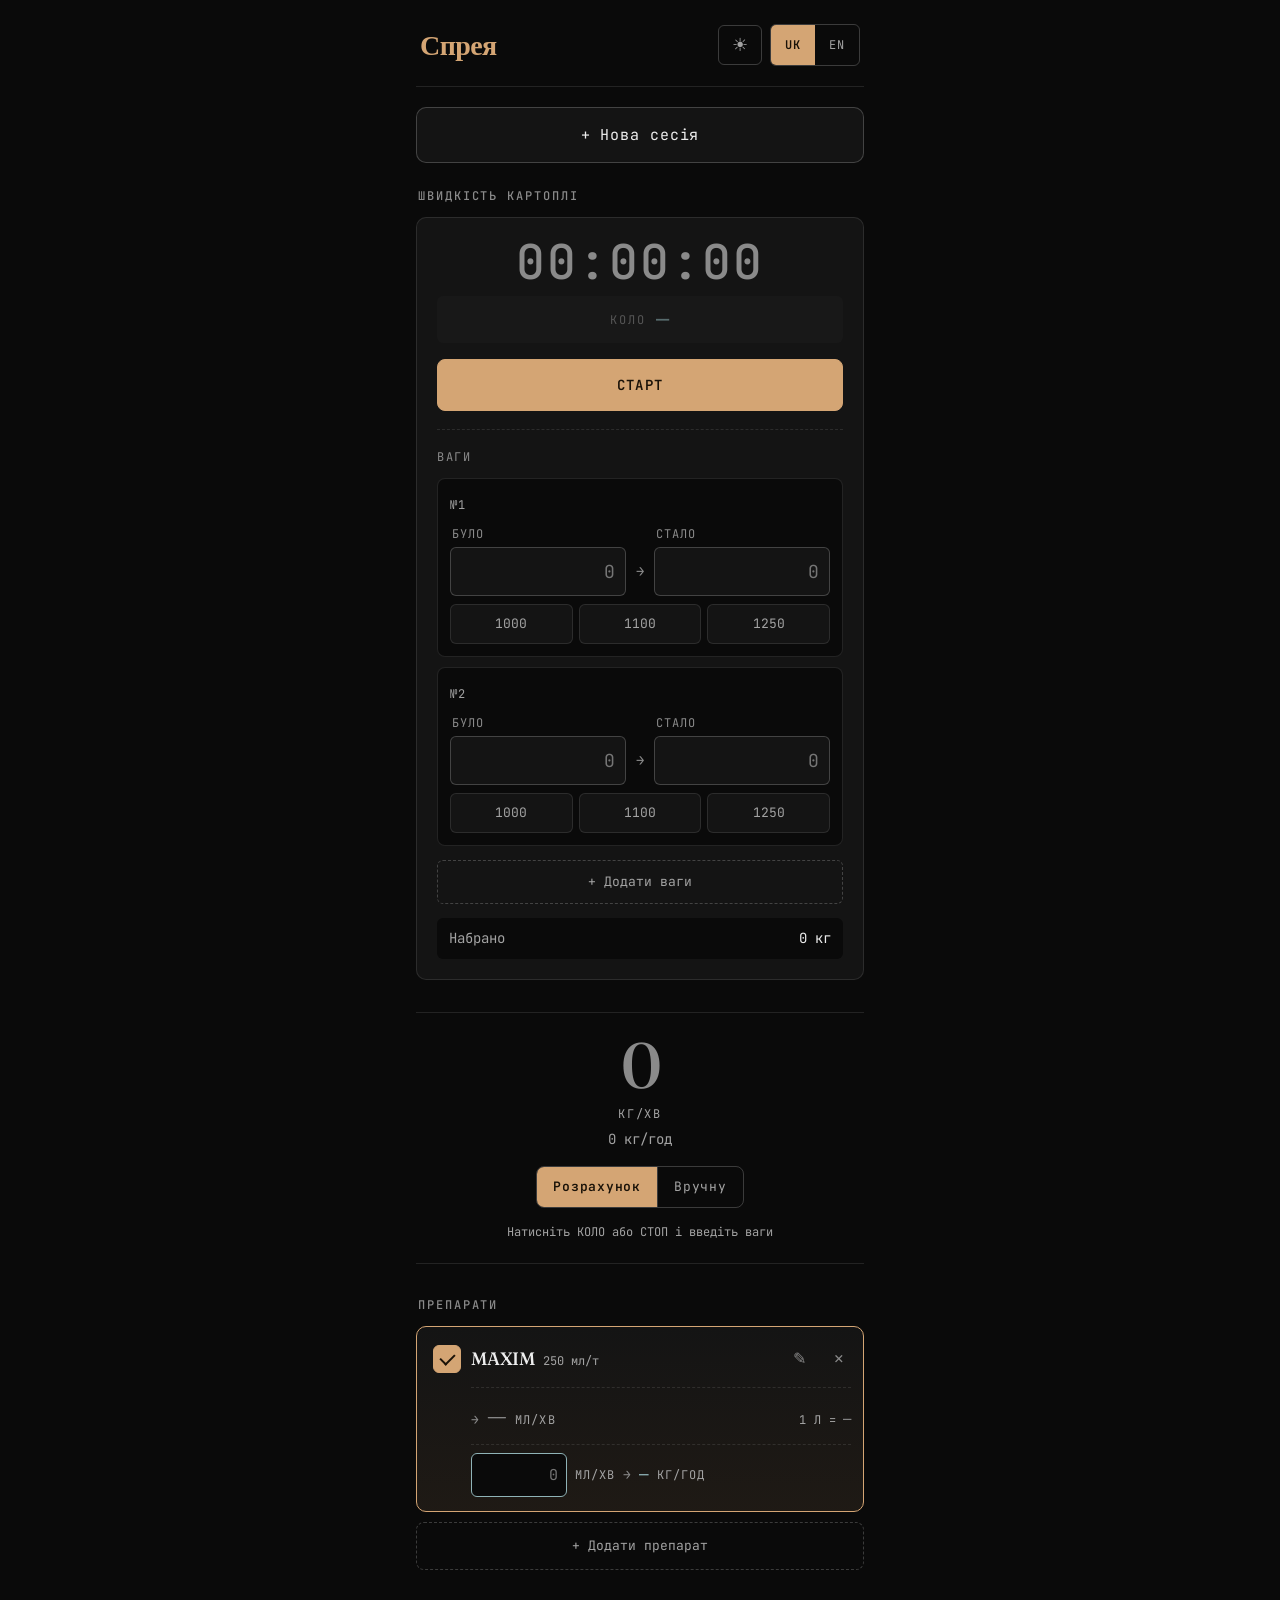
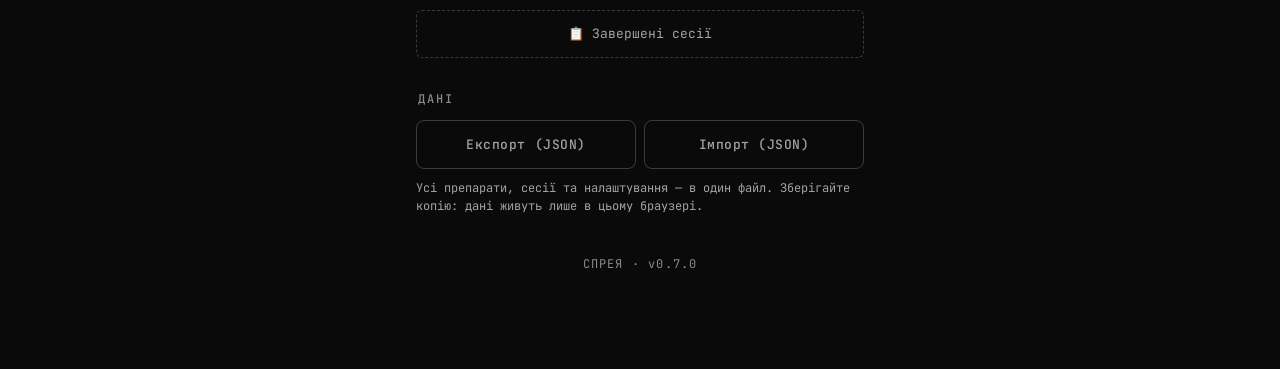
==== commit d5e512f3: "Переписати застосунок: критичні баги, узгодження цифр, взаємодія, доступність Втрата даних: - перегл" ====
--- a/index.html
+++ b/index.html
@@ -5,15 +5,10 @@
 <meta name="viewport" content="width=device-width, initial-scale=1.0, viewport-fit=cover">
 <meta name="theme-color" content="#0a0a0a">
 <meta name="description" content="Спрея — швидкість потоку картоплі, дозування препаратів і облік сесій обробки">
-<meta name="mobile-web-app-capable" content="yes">
-<meta name="apple-mobile-web-app-capable" content="yes">
-<meta name="apple-mobile-web-app-status-bar-style" content="black-translucent">
-<meta name="apple-mobile-web-app-title" content="Спрея">
 <title>Спрея</title>
-<link rel="manifest" href="./manifest.json">
-<link rel="icon" href="./icons/icon.svg" type="image/svg+xml">
-<link rel="apple-touch-icon" href="./icons/apple-touch-icon.png">
-<link rel="stylesheet" href="./fonts/fonts.css?v=0.7.0">
+<link rel="preconnect" href="https://fonts.googleapis.com">
+<link rel="preconnect" href="https://fonts.gstatic.com" crossorigin>
+<link href="https://fonts.googleapis.com/css2?family=Fraunces:opsz,wght@9..144,400;9..144,500;9..144,600;9..144,700&family=JetBrains+Mono:wght@400;500&display=swap" rel="stylesheet">
 <link rel="stylesheet" href="./style.css?v=0.7.0">
 </head>
 <body>
--- a/style.css
+++ b/style.css
@@ -1,40 +1,46 @@
+/* Спрея — стилі. Токени кольорів підібрані під контраст ≥ 4,5:1 для тексту
+   (робота на вулиці/у сховищі), тач-цілі ≥ 44 px. */
+
 :root {
   --bg: #0a0a0a;
   --surface: #141414;
   --surface-2: #1c1c1c;
-  --border: rgba(255,255,255,0.08);
-  --border-strong: rgba(255,255,255,0.16);
+  --border: rgba(255,255,255,0.10);
+  --border-strong: rgba(255,255,255,0.20);
   --text: #ededed;
-  --text-dim: #888;
-  --text-faint: #555;
+  --text-dim: #a3a3a3;
+  --text-faint: #8a8a8a;
   --amber: #d4a574;
   --amber-dim: rgba(212,165,116,0.10);
   --amber-fg: #1a1208;
-  --teal: #8aa9ad;
+  --teal: #8fb3b7;
   --stop-bg: #2a1818;
-  --stop-fg: #e88c8c;
-  --stop-border: rgba(184,92,92,0.4);
-  --danger: #b85c5c;
-  --serif: 'Fraunces', Georgia, serif;
-  --mono: 'JetBrains Mono', ui-monospace, monospace;
+  --stop-fg: #f09a9a;
+  --stop-border: rgba(184,92,92,0.5);
+  --danger: #d47070;
+  --focus: #7fb3ff;
+  --serif: 'Fraunces', Georgia, 'Times New Roman', serif;
+  --mono: 'JetBrains Mono', ui-monospace, SFMono-Regular, Menlo, monospace;
+  --tap: 44px;
 }
 [data-theme="light"] {
   --bg: #faf8f4;
   --surface: #ffffff;
   --surface-2: #f0ece4;
-  --border: rgba(0,0,0,0.08);
-  --border-strong: rgba(0,0,0,0.18);
+  --border: rgba(0,0,0,0.10);
+  --border-strong: rgba(0,0,0,0.22);
   --text: #1a1a1a;
-  --text-dim: #6a6a6a;
-  --text-faint: #a0a0a0;
-  --amber: #a06a2a;
-  --amber-dim: rgba(160,106,42,0.08);
+  --text-dim: #565656;
+  --text-faint: #666666;
+  --amber: #8f5a1a;
+  --amber-dim: rgba(143,90,26,0.08);
   --amber-fg: #ffffff;
-  --teal: #4d7a7d;
+  --teal: #2f6367;
   --stop-bg: #fbe5e5;
-  --stop-fg: #a04040;
-  --stop-border: rgba(160,64,64,0.4);
-  --danger: #a04040;
+  --stop-fg: #8f3232;
+  --stop-border: rgba(160,64,64,0.45);
+  --danger: #a03a3a;
+  --focus: #1a5fd0;
 }
 
 * { box-sizing: border-box; margin: 0; padding: 0; -webkit-tap-highlight-color: transparent; }
@@ -52,16 +58,31 @@
 body {
   max-width: 480px;
   margin: 0 auto;
-  padding: 16px 16px 80px;
-}
+  padding: 16px 16px 96px;
+  padding-left: max(16px, env(safe-area-inset-left));
+  padding-right: max(16px, env(safe-area-inset-right));
+}
+
+button, input { font: inherit; color: inherit; }
+button { cursor: pointer; touch-action: manipulation; }
+button:disabled { cursor: not-allowed; }
+
+/* Видимий фокус лише з клавіатури */
+:focus { outline: none; }
+:focus-visible { outline: 2px solid var(--focus); outline-offset: 2px; }
+input:focus-visible { outline-offset: 0; }
+
+.hidden { display: none !important; }
+
+/* ── Шапка ──────────────────────────────────────────────────────────────── */
 
 header {
   display: flex;
   justify-content: space-between;
   align-items: center;
-  padding: 8px 4px 24px;
+  padding: 8px 4px 20px;
   border-bottom: 1px solid var(--border);
-  margin-bottom: 24px;
+  margin-bottom: 20px;
   gap: 8px;
 }
 .title {
@@ -71,22 +92,16 @@
   letter-spacing: -0.02em;
   color: var(--amber);
 }
-.header-controls {
-  display: flex;
-  gap: 8px;
-  align-items: center;
-}
+.header-controls { display: flex; gap: 8px; align-items: center; }
 .theme-btn {
   background: none;
   border: 1px solid var(--border-strong);
   color: var(--text-dim);
-  width: 32px;
-  height: 28px;
-  border-radius: 4px;
-  cursor: pointer;
-  font-size: 14px;
+  width: var(--tap);
+  height: 40px;
+  border-radius: 6px;
+  font-size: 18px;
   line-height: 1;
-  padding: 0;
   display: flex;
   align-items: center;
   justify-content: center;
@@ -96,90 +111,256 @@
 .lang-toggle {
   display: flex;
   border: 1px solid var(--border-strong);
-  border-radius: 4px;
+  border-radius: 6px;
   overflow: hidden;
 }
 .lang-toggle button {
   background: none;
   border: none;
-  color: var(--text-faint);
-  font-family: var(--mono);
-  font-size: 11px;
+  color: var(--text-dim);
+  font-size: 12px;
   letter-spacing: 0.1em;
-  padding: 6px 10px;
-  cursor: pointer;
-}
-.lang-toggle button.active {
-  background: var(--amber);
-  color: var(--amber-fg);
-}
+  padding: 0 12px;
+  height: 40px;
+  min-width: var(--tap);
+}
+.lang-toggle button.active { background: var(--amber); color: var(--amber-fg); font-weight: 600; }
 
 section { margin-bottom: 32px; }
 h2 {
   font-family: var(--mono);
-  font-weight: 400;
-  font-size: 11px;
-  letter-spacing: 0.18em;
+  font-weight: 500;
+  font-size: 12px;
+  letter-spacing: 0.16em;
   text-transform: uppercase;
   color: var(--text-faint);
-  margin-bottom: 14px;
+  margin-bottom: 12px;
   padding-left: 2px;
 }
 
+/* ── Кнопки ─────────────────────────────────────────────────────────────── */
+
+.btn {
+  display: block;
+  width: 100%;
+  min-height: 52px;
+  padding: 14px 16px;
+  background: var(--surface-2);
+  color: var(--text);
+  border: 1px solid var(--border-strong);
+  border-radius: 8px;
+  font-size: 14px;
+  font-weight: 500;
+  letter-spacing: 0.1em;
+  text-transform: uppercase;
+}
+.btn:active { filter: brightness(0.92); }
+.btn-primary { background: var(--amber); color: var(--amber-fg); border-color: var(--amber); font-weight: 600; }
+.btn-stop { background: var(--stop-bg); color: var(--stop-fg); border-color: var(--stop-border); font-weight: 600; }
+.btn-secondary { background: transparent; border-color: var(--border-strong); color: var(--text-dim); font-size: 13px; }
+.btn-row { display: flex; gap: 8px; }
+.btn-row .btn { flex: 1; min-width: 0; }
+.timer-controls { margin-bottom: 14px; }
+.timer-controls #timerBtn2 { flex: 0 0 40%; }
+
+/* Іконкова кнопка — завжди ≥ 44×44 */
+.icon-btn {
+  background: none;
+  border: none;
+  color: var(--text-faint);
+  width: var(--tap);
+  height: var(--tap);
+  border-radius: 8px;
+  font-size: 18px;
+  line-height: 1;
+  display: inline-flex;
+  align-items: center;
+  justify-content: center;
+  flex-shrink: 0;
+}
+.icon-btn:active { color: var(--amber); background: var(--surface-2); }
+.icon-btn.del:active { color: var(--danger); }
+
+/* Двоетапне підтвердження */
+.confirm-btn { transition: background 120ms, color 120ms; }
+.confirm-btn.armed, .armed {
+  background: var(--stop-bg) !important;
+  color: var(--stop-fg) !important;
+  border-color: var(--stop-fg) !important;
+  font-weight: 600;
+}
+
+/* ── Секундомір ─────────────────────────────────────────────────────────── */
+
+.timer-block {
+  background: var(--surface);
+  border: 1px solid var(--border);
+  border-radius: 10px;
+  padding: 20px;
+}
+.timer-display {
+  font-family: var(--mono);
+  font-weight: 500;
+  font-size: 48px;
+  line-height: 1;
+  text-align: center;
+  color: var(--text);
+  font-variant-numeric: tabular-nums;
+  letter-spacing: 0.04em;
+  margin-bottom: 10px;
+}
+.timer-display.idle { color: var(--text-faint); }
+.timer-display.running { color: var(--amber); }
+
+/* Рядок «КОЛО» займає місце завжди — кнопки не стрибають після першого тапу */
+.lap-display {
+  display: flex;
+  align-items: center;
+  justify-content: center;
+  gap: 10px;
+  margin-bottom: 16px;
+  padding: 7px 14px;
+  min-height: 46px;
+  background: var(--surface-2);
+  border-radius: 6px;
+}
+.lap-display.empty { opacity: 0.55; }
+.lap-display-label {
+  font-size: 12px;
+  letter-spacing: 0.16em;
+  text-transform: uppercase;
+  color: var(--text-faint);
+}
+.lap-display-time {
+  font-size: 22px;
+  color: var(--teal);
+  font-variant-numeric: tabular-nums;
+  letter-spacing: 0.04em;
+}
+
+/* ── Ваги ───────────────────────────────────────────────────────────────── */
+
+.streams { margin-top: 18px; padding-top: 18px; border-top: 1px dashed var(--border); }
+.streams-label {
+  font-size: 12px;
+  letter-spacing: 0.14em;
+  text-transform: uppercase;
+  color: var(--text-faint);
+  margin-bottom: 12px;
+}
+.stream-block {
+  background: var(--bg);
+  border: 1px solid var(--border);
+  border-radius: 8px;
+  padding: 10px 12px 12px;
+  margin-bottom: 10px;
+}
+.stream-head {
+  display: flex;
+  align-items: center;
+  justify-content: space-between;
+  margin-bottom: 4px;
+  gap: 8px;
+  min-height: 32px;
+}
+.stream-num { font-size: 12px; letter-spacing: 0.1em; text-transform: uppercase; color: var(--text-dim); }
+.stream-delta-inline {
+  flex: 1;
+  text-align: right;
+  font-size: 13px;
+  color: var(--text-dim);
+  font-variant-numeric: tabular-nums;
+}
+.stream-delta-inline strong { color: var(--amber); font-weight: 500; }
+.remove-stream { width: 36px; height: 36px; margin-right: -8px; }
+
+.stream-pair {
+  display: grid;
+  grid-template-columns: 1fr 16px 1fr;
+  gap: 6px;
+  align-items: end;
+}
+.stream-pair .arrow { text-align: center; color: var(--text-faint); font-size: 14px; padding-bottom: 14px; }
+.stream-field { display: flex; flex-direction: column; gap: 4px; }
+.stream-field-label {
+  font-size: 12px;
+  letter-spacing: 0.08em;
+  text-transform: uppercase;
+  color: var(--text-faint);
+  padding-left: 2px;
+}
+.stream-field input {
+  width: 100%;
+  min-height: 48px;
+  background: var(--surface);
+  border: 1px solid var(--border-strong);
+  color: var(--text);
+  font-size: 18px;
+  padding: 10px 10px;
+  border-radius: 6px;
+  text-align: right;
+  font-variant-numeric: tabular-nums;
+  -moz-appearance: textfield;
+  min-width: 0;
+}
+input[type="number"]::-webkit-outer-spin-button,
+input[type="number"]::-webkit-inner-spin-button { -webkit-appearance: none; margin: 0; }
+input[type="number"] { -moz-appearance: textfield; }
+.stream-field input:focus { border-color: var(--amber); }
+
+.stream-presets { display: flex; gap: 6px; margin-top: 8px; flex-wrap: wrap; }
+.preset-btn {
+  background: var(--surface);
+  border: 1px solid var(--border);
+  color: var(--text-dim);
+  font-size: 13px;
+  min-height: 40px;
+  padding: 6px 9px;
+  border-radius: 6px;
+  flex: 1;
+  min-width: 0;
+  font-variant-numeric: tabular-nums;
+}
+.preset-btn:active { color: var(--amber); border-color: var(--amber); }
+
+.add-stream-btn {
+  background: none;
+  border: 1px dashed var(--border-strong);
+  color: var(--text-dim);
+  font-size: 13px;
+  min-height: var(--tap);
+  padding: 10px;
+  border-radius: 6px;
+  width: 100%;
+  margin-top: 4px;
+}
+.add-stream-btn:active { color: var(--amber); border-color: var(--amber); }
+.add-stream-btn:disabled { opacity: 0.3; }
+.add-stream-btn.attention { border-color: var(--amber); color: var(--amber); animation: pulse 0.8s ease-in-out 2; }
+@keyframes pulse { 50% { background: var(--amber-dim); } }
+
+.stream-total {
+  margin-top: 14px;
+  padding: 10px 12px;
+  background: var(--bg);
+  border-radius: 6px;
+  display: flex;
+  justify-content: space-between;
+  align-items: center;
+  gap: 12px;
+  font-size: 14px;
+}
+.stream-total .label { color: var(--text-dim); }
+.stream-total .value { color: var(--text); font-variant-numeric: tabular-nums; }
+
+/* ── Швидкість ──────────────────────────────────────────────────────────── */
+
 .speed-display {
-  display: flex;
-  align-items: center;
+  text-align: center;
+  padding: 20px 0 16px;
   border-top: 1px solid var(--border);
   border-bottom: 1px solid var(--border);
-  margin: 24px 0;
-  overflow: hidden;
-}
-.speed-manual-col {
-  flex: 1;
-  display: flex;
-  flex-direction: column;
-  align-items: center;
-  justify-content: center;
-  padding: 20px 12px;
-  border-right: 1px solid var(--border);
-  gap: 6px;
-}
-.speed-manual-col input {
-  width: 100%;
-  background: var(--bg);
-  border: 1px solid var(--teal);
-  color: var(--teal);
-  font-family: var(--mono);
-  font-size: 20px;
-  padding: 10px 8px;
-  border-radius: 6px;
-  text-align: center;
-  font-variant-numeric: tabular-nums;
-  -moz-appearance: textfield;
-}
-.speed-manual-col input::-webkit-outer-spin-button,
-.speed-manual-col input::-webkit-inner-spin-button { -webkit-appearance: none; margin: 0; }
-.speed-manual-col input:focus { outline: none; border-color: var(--teal); }
-.speed-manual-col .speed-manual-unit {
-  font-family: var(--mono);
-  font-size: 10px;
-  letter-spacing: 0.15em;
-  text-transform: uppercase;
-  color: var(--teal);
-}
-.speed-collected {
-  margin-top: 8px;
-  font-family: var(--mono);
-  font-size: 11px;
-  color: var(--text-faint);
-  font-variant-numeric: tabular-nums;
-  text-align: center;
-  letter-spacing: 0.05em;
-}
-.speed-result-col {
-  flex: 2;
-  text-align: center;
-  padding: 20px 12px;
+  margin: 0 0 32px;
 }
 .speed-display .num {
   font-family: var(--serif);
@@ -192,369 +373,120 @@
 }
 .speed-display .num.zero { color: var(--text-faint); }
 .speed-display .unit {
-  font-family: var(--mono);
   font-size: 12px;
   letter-spacing: 0.15em;
   text-transform: uppercase;
   color: var(--text-dim);
   margin-top: 8px;
 }
-.speed-display .secondary {
-  font-family: var(--mono);
+.speed-display .secondary { font-size: 14px; color: var(--text-dim); margin-top: 6px; font-variant-numeric: tabular-nums; }
+
+.speed-source { margin-top: 16px; display: flex; flex-direction: column; align-items: center; gap: 10px; }
+.seg {
+  display: inline-flex;
+  border: 1px solid var(--border-strong);
+  border-radius: 8px;
+  overflow: hidden;
+}
+.seg button {
+  background: none;
+  border: none;
+  color: var(--text-dim);
   font-size: 13px;
-  color: var(--text-dim);
-  margin-top: 8px;
-  font-variant-numeric: tabular-nums;
-}
-
-.timer-block {
+  letter-spacing: 0.06em;
+  min-height: 40px;
+  padding: 0 16px;
+}
+.seg button + button { border-left: 1px solid var(--border-strong); }
+.seg button.active { background: var(--amber); color: var(--amber-fg); font-weight: 600; }
+.manual-row { display: flex; align-items: center; gap: 8px; }
+.manual-row input {
+  width: 120px;
+  min-height: 48px;
+  background: var(--bg);
+  border: 1px solid var(--teal);
+  color: var(--teal);
+  font-size: 20px;
+  padding: 8px 10px;
+  border-radius: 6px;
+  text-align: center;
+  font-variant-numeric: tabular-nums;
+}
+.manual-unit { font-size: 12px; letter-spacing: 0.12em; text-transform: uppercase; color: var(--teal); }
+.speed-hint {
+  background: none;
+  border: none;
+  color: var(--text-dim);
+  font-size: 12px;
+  line-height: 1.4;
+  padding: 6px 8px;
+  border-radius: 6px;
+  max-width: 100%;
+}
+.speed-hint:active { color: var(--amber); }
+
+/* ── Препарати ──────────────────────────────────────────────────────────── */
+
+.prep-card {
   background: var(--surface);
   border: 1px solid var(--border);
   border-radius: 10px;
-  padding: 20px;
-}
-.timer-display {
-  font-family: var(--mono);
-  font-weight: 500;
-  font-size: 48px;
-  line-height: 1;
-  text-align: center;
-  color: var(--text);
-  font-variant-numeric: tabular-nums;
-  letter-spacing: 0.04em;
-  margin-bottom: 10px;
-}
-.timer-display.idle { color: var(--text-faint); }
-.timer-display.running { color: var(--amber); }
-
-.lap-display {
-  display: flex;
-  align-items: center;
-  justify-content: center;
-  gap: 10px;
-  margin-bottom: 16px;
-  padding: 7px 14px;
-  background: var(--surface-2);
-  border-radius: 6px;
-}
-.lap-display-label {
-  font-family: var(--mono);
-  font-size: 10px;
-  letter-spacing: 0.18em;
-  text-transform: uppercase;
-  color: var(--text-faint);
-}
-.lap-display-time {
-  font-family: var(--mono);
-  font-size: 22px;
-  color: var(--teal);
-  font-variant-numeric: tabular-nums;
-  letter-spacing: 0.04em;
-}
-
-.btn {
-  display: block;
-  width: 100%;
-  padding: 16px;
-  background: var(--surface-2);
-  color: var(--text);
-  border: 1px solid var(--border-strong);
-  border-radius: 8px;
-  font-family: var(--mono);
-  font-size: 14px;
-  font-weight: 500;
-  letter-spacing: 0.12em;
-  text-transform: uppercase;
-  cursor: pointer;
-}
-.btn:active { filter: brightness(0.92); }
-.btn-primary {
-  background: var(--amber);
-  color: var(--amber-fg);
-  border-color: var(--amber);
-  font-weight: 600;
-}
-.btn-stop {
-  background: var(--stop-bg);
-  color: var(--stop-fg);
-  border-color: var(--stop-border);
-}
-.btn-row { display: flex; gap: 8px; margin-top: 10px; }
-.btn-row .btn { flex: 1; }
-.btn-secondary {
-  background: transparent;
-  border-color: var(--border);
-  color: var(--text-dim);
-  font-size: 12px;
-  padding: 12px;
-  letter-spacing: 0.08em;
-}
-
-.streams {
-  margin-top: 18px;
-  padding-top: 18px;
-  border-top: 1px dashed var(--border);
-}
-.streams-label {
-  font-size: 11px;
-  letter-spacing: 0.15em;
-  text-transform: uppercase;
-  color: var(--text-faint);
-  margin-bottom: 12px;
-}
-.stream-block {
-  background: var(--bg);
-  border: 1px solid var(--border);
-  border-radius: 8px;
-  padding: 10px 12px;
-  margin-bottom: 10px;
-}
-.stream-head {
-  display: flex;
-  align-items: center;
-  justify-content: space-between;
-  margin-bottom: 8px;
-  gap: 8px;
-}
-.stream-num {
-  font-family: var(--mono);
-  font-size: 11px;
-  letter-spacing: 0.12em;
-  text-transform: uppercase;
-  color: var(--text-dim);
-}
-.stream-delta-inline {
-  flex: 1;
-  text-align: right;
-  font-size: 12px;
-  color: var(--text-dim);
-  font-variant-numeric: tabular-nums;
-}
-.stream-delta-inline strong {
-  color: var(--amber);
-  font-weight: 500;
-}
-.remove-stream {
-  background: none;
-  border: none;
-  color: var(--text-faint);
-  font-size: 16px;
-  cursor: pointer;
-  width: 24px;
-  height: 24px;
-  border-radius: 4px;
-  line-height: 1;
-}
-.remove-stream:active { color: var(--danger); }
-
-.stream-pair {
-  display: grid;
-  grid-template-columns: 1fr 16px 1fr;
-  gap: 6px;
-  align-items: end;
-}
-.stream-pair .arrow {
-  text-align: center;
-  color: var(--text-faint);
-  font-size: 14px;
-  padding-bottom: 12px;
-}
-.stream-field { display: flex; flex-direction: column; gap: 4px; }
-.stream-field-label {
-  font-size: 10px;
-  letter-spacing: 0.1em;
-  text-transform: uppercase;
-  color: var(--text-faint);
-  padding-left: 2px;
-}
-.stream-field input {
-  width: 100%;
-  background: var(--surface);
-  border: 1px solid var(--border-strong);
-  color: var(--text);
-  font-family: var(--mono);
-  font-size: 16px;
-  padding: 10px 8px;
-  border-radius: 6px;
-  text-align: right;
-  font-variant-numeric: tabular-nums;
-  -moz-appearance: textfield;
-  min-width: 0;
-}
-.stream-field input::-webkit-outer-spin-button,
-.stream-field input::-webkit-inner-spin-button {
-  -webkit-appearance: none; margin: 0;
-}
-.stream-field input:focus { outline: none; border-color: var(--amber); }
-
-.stream-presets {
-  display: flex;
-  gap: 6px;
-  margin-top: 8px;
-  flex-wrap: wrap;
-}
-.preset-btn {
-  background: var(--surface);
-  border: 1px solid var(--border);
-  color: var(--text-dim);
-  font-family: var(--mono);
-  font-size: 11px;
-  padding: 6px 9px;
-  border-radius: 4px;
-  cursor: pointer;
-  flex: 1;
-  min-width: 0;
-}
-.preset-btn:active { color: var(--amber); border-color: var(--amber); }
-
-.add-stream-btn {
-  background: none;
-  border: 1px dashed var(--border-strong);
-  color: var(--text-dim);
-  font-family: var(--mono);
-  font-size: 12px;
-  padding: 10px;
-  border-radius: 6px;
-  cursor: pointer;
-  width: 100%;
-  margin-top: 4px;
-}
-.add-stream-btn:active { color: var(--amber); border-color: var(--amber); }
-.add-stream-btn:disabled { opacity: 0.3; cursor: not-allowed; }
-
-.stream-total {
-  margin-top: 14px;
-  padding: 10px 12px;
-  background: var(--bg);
-  border-radius: 6px;
-  display: flex;
-  justify-content: space-between;
-  font-size: 13px;
-}
-.stream-total .label { color: var(--text-dim); }
-.stream-total .value {
-  color: var(--text);
-  font-variant-numeric: tabular-nums;
-}
-
-.manual-block {
-  margin-top: 16px;
-  padding: 14px;
-  background: var(--surface);
-  border: 1px solid var(--border);
-  border-radius: 10px;
-}
-.manual-block label {
-  display: block;
-  font-size: 11px;
-  letter-spacing: 0.12em;
-  text-transform: uppercase;
-  color: var(--text-faint);
-  margin-bottom: 8px;
-}
-.manual-row {
-  display: flex;
-  align-items: center;
-  gap: 10px;
-}
-.manual-block input {
-  flex: 1;
-  min-width: 0;
-  background: var(--bg);
-  border: 1px solid var(--border-strong);
-  color: var(--text);
-  font-family: var(--mono);
-  font-size: 16px;
-  padding: 10px 12px;
-  border-radius: 6px;
-  text-align: right;
-  font-variant-numeric: tabular-nums;
-  -moz-appearance: textfield;
-}
-.manual-block input::-webkit-outer-spin-button,
-.manual-block input::-webkit-inner-spin-button {
-  -webkit-appearance: none; margin: 0;
-}
-.manual-block input:focus { outline: none; border-color: var(--amber); }
-.manual-block .unit-tag {
-  font-size: 12px;
-  color: var(--text-dim);
-  white-space: nowrap;
-  flex-shrink: 0;
-}
-
-.prep-card {
-  background: var(--surface);
-  border: 1px solid var(--border);
-  border-radius: 10px;
-  padding: 14px 16px;
+  padding: 12px 12px 14px 16px;
   margin-bottom: 10px;
 }
 .prep-card.active {
   border-color: var(--amber);
   background: linear-gradient(180deg, var(--surface) 0%, var(--amber-dim) 100%);
 }
-.prep-head {
-  display: flex;
-  align-items: center;
-  gap: 10px;
-  margin-bottom: 8px;
-}
+.prep-head { display: flex; align-items: center; gap: 10px; margin-bottom: 8px; }
 .prep-checkbox {
-  width: 22px;
-  height: 22px;
+  width: 28px;
+  height: 28px;
   border: 1.5px solid var(--border-strong);
-  border-radius: 4px;
-  background: var(--bg);
-  cursor: pointer;
+  border-radius: 6px;
+  background: var(--bg);
   display: flex;
   align-items: center;
   justify-content: center;
   flex-shrink: 0;
-}
-.prep-checkbox.checked {
-  background: var(--amber);
-  border-color: var(--amber);
-}
+  padding: 0;
+  position: relative;
+}
+.prep-checkbox::before { content: ''; position: absolute; inset: -8px; } /* зона тапу 44 px */
+.prep-checkbox.checked { background: var(--amber); border-color: var(--amber); }
 .prep-checkbox.checked::after {
   content: '';
-  width: 6px;
-  height: 10px;
+  width: 7px;
+  height: 12px;
   border: solid var(--amber-fg);
   border-width: 0 2px 2px 0;
   transform: rotate(45deg) translate(-1px, -1px);
 }
 .prep-name {
   flex: 1;
+  min-width: 0;
   font-family: var(--serif);
   font-size: 18px;
   font-weight: 500;
   color: var(--text);
   letter-spacing: -0.01em;
-}
-.prep-actions { display: flex; gap: 4px; }
-.prep-action-btn {
-  background: none;
-  border: none;
-  color: var(--text-faint);
-  font-size: 14px;
-  cursor: pointer;
-  width: 28px;
-  height: 28px;
-  border-radius: 4px;
-}
-.prep-action-btn:active { color: var(--amber); }
-.prep-action-btn.del:active { color: var(--danger); }
-
-.prep-norm {
-  font-size: 13px;
-  color: var(--text-dim);
-  margin-left: 32px;
-  font-variant-numeric: tabular-nums;
-}
+  overflow-wrap: anywhere;
+}
+.prep-norm-inline {
+  font-family: var(--mono);
+  font-size: 12px;
+  font-weight: 400;
+  color: var(--text-dim);
+  margin-left: 8px;
+  letter-spacing: 0;
+  white-space: nowrap;
+}
+.prep-actions { display: flex; gap: 0; margin-right: -8px; }
+.prep-action-btn { width: 40px; height: 40px; font-size: 16px; }
+
 .prep-output {
-  margin-top: 10px;
-  margin-left: 32px;
+  margin-top: 8px;
+  margin-left: 38px;
   padding-top: 10px;
   border-top: 1px dashed var(--border);
   display: flex;
@@ -563,148 +495,156 @@
   gap: 12px;
   flex-wrap: wrap;
 }
-.po-main {
-  display: flex;
-  align-items: baseline;
-  gap: 8px;
-}
+.po-main { display: flex; align-items: baseline; gap: 8px; }
 .po-main .arrow { color: var(--text-faint); font-size: 13px; }
 .po-main .ml-min {
   font-family: var(--serif);
-  font-size: 22px;
+  font-size: 24px;
   font-weight: 500;
   color: var(--amber);
   font-variant-numeric: tabular-nums;
   letter-spacing: -0.01em;
 }
 .po-main .ml-min.dimmed { color: var(--text-faint); }
-.po-main .ml-unit {
-  font-size: 11px;
-  color: var(--text-dim);
-  letter-spacing: 0.12em;
-  text-transform: uppercase;
-}
-.po-runtime {
-  display: flex;
-  align-items: baseline;
-  gap: 6px;
-  font-size: 13px;
-  color: var(--teal);
-  font-variant-numeric: tabular-nums;
-}
+.po-main .ml-unit { font-size: 12px; color: var(--text-dim); letter-spacing: 0.1em; text-transform: uppercase; }
+.po-runtime { display: flex; align-items: baseline; gap: 6px; font-size: 14px; color: var(--teal); font-variant-numeric: tabular-nums; }
 .po-runtime.dimmed { color: var(--text-faint); }
-.po-runtime .rt-label {
-  font-size: 11px;
-  letter-spacing: 0.05em;
-  color: var(--text-dim);
-  text-transform: uppercase;
-}
+.po-runtime .rt-label { font-size: 12px; letter-spacing: 0.05em; color: var(--text-dim); text-transform: uppercase; }
 
 .prep-reverse {
   margin-top: 10px;
-  margin-left: 32px;
+  margin-left: 38px;
   padding-top: 8px;
   border-top: 1px dashed var(--border);
   display: flex;
   align-items: center;
   gap: 8px;
+  flex-wrap: wrap;
 }
 .prep-reverse input {
-  width: 80px;
+  width: 96px;
+  min-height: 44px;
   background: var(--bg);
   border: 1px solid var(--teal);
   color: var(--teal);
-  font-family: var(--mono);
-  font-size: 14px;
+  font-size: 15px;
   padding: 6px 8px;
-  border-radius: 5px;
+  border-radius: 6px;
   text-align: right;
   font-variant-numeric: tabular-nums;
-  -moz-appearance: textfield;
-}
-.prep-reverse input::-webkit-outer-spin-button,
-.prep-reverse input::-webkit-inner-spin-button { -webkit-appearance: none; margin: 0; }
-.prep-reverse input:focus { outline: none; border-color: var(--teal); }
-.prep-reverse .rev-unit {
-  font-size: 11px;
-  color: var(--text-dim);
-  letter-spacing: 0.1em;
-  text-transform: uppercase;
-}
+}
+.prep-reverse .rev-unit, .prep-reverse .rev-result-unit { font-size: 12px; color: var(--text-dim); letter-spacing: 0.08em; text-transform: uppercase; }
 .prep-reverse .rev-arrow { color: var(--text-faint); font-size: 13px; }
-.prep-reverse .rev-result {
-  font-family: var(--mono);
-  font-size: 15px;
-  color: var(--teal);
-  font-variant-numeric: tabular-nums;
-}
-.prep-reverse .rev-result-unit {
-  font-size: 11px;
-  color: var(--text-dim);
-  letter-spacing: 0.1em;
-  text-transform: uppercase;
-}
-.prep-edit input {
-  background: var(--bg);
-  border: 1px solid var(--border-strong);
-  color: var(--text);
-  font-family: var(--mono);
-  font-size: 14px;
-  padding: 10px 12px;
-  border-radius: 6px;
-}
-.prep-edit input:focus { outline: none; border-color: var(--amber); }
-.prep-edit .field-row { display: flex; align-items: center; gap: 8px; }
+.prep-reverse .rev-result { font-size: 16px; color: var(--teal); font-variant-numeric: tabular-nums; }
+
+.prep-edit { display: flex; flex-direction: column; gap: 10px; }
+.prep-edit .field-row { display: flex; align-items: center; gap: 8px; flex-wrap: wrap; }
 .prep-edit label {
-  font-size: 11px;
-  letter-spacing: 0.1em;
+  font-size: 12px;
+  letter-spacing: 0.08em;
   text-transform: uppercase;
   color: var(--text-faint);
-  width: 70px;
+  width: 80px;
   flex-shrink: 0;
 }
-.prep-edit .field-row input { flex: 1; min-width: 0; text-align: right; font-variant-numeric: tabular-nums; }
-.prep-edit .field-row .unit-tag { font-size: 12px; color: var(--text-dim); width: 36px; flex-shrink: 0; }
+.prep-edit input {
+  flex: 1;
+  min-width: 0;
+  min-height: 48px;
+  background: var(--bg);
+  border: 1px solid var(--border-strong);
+  color: var(--text);
+  font-size: 16px;
+  padding: 10px 12px;
+  border-radius: 6px;
+}
+.prep-edit input[type="number"] { text-align: right; font-variant-numeric: tabular-nums; }
+.prep-edit input:focus { border-color: var(--amber); }
+.prep-edit .unit-tag { font-size: 12px; color: var(--text-dim); width: 40px; flex-shrink: 0; }
 .prep-edit .edit-actions { display: flex; gap: 8px; margin-top: 4px; }
-.prep-edit .edit-actions .btn { padding: 10px; font-size: 12px; }
+.prep-edit .edit-actions .btn { min-height: 48px; padding: 10px; font-size: 13px; }
 
 .add-prep-btn {
   background: none;
   border: 1px dashed var(--border-strong);
   color: var(--text-dim);
-  font-family: var(--mono);
   font-size: 13px;
-  padding: 14px;
-  border-radius: 8px;
-  cursor: pointer;
+  min-height: 48px;
+  padding: 12px;
+  border-radius: 8px;
   width: 100%;
 }
 .add-prep-btn:active { color: var(--amber); border-color: var(--amber); }
+
+/* Помилка валідації під полем */
+.field-error { flex-basis: 100%; width: 100%; color: var(--stop-fg); font-size: 12px; margin-top: 4px; }
+input.invalid { border-color: var(--danger) !important; }
+
+/* ── Дані, футер ────────────────────────────────────────────────────────── */
+
+.history-entry { margin: 8px 0 32px; min-height: 48px; }
+.data-section .btn-row .btn { min-height: 48px; text-transform: none; letter-spacing: 0.04em; }
+.data-hint { font-size: 12px; color: var(--text-dim); line-height: 1.5; margin-top: 10px; }
 
 footer {
   text-align: center;
   color: var(--text-faint);
-  font-size: 11px;
+  font-size: 12px;
   letter-spacing: 0.1em;
-  padding-top: 32px;
-}
-
-.hidden { display: none !important; }
-
-/* Session entry button on home */
+  padding-top: 8px;
+}
+
+/* ── Тост ───────────────────────────────────────────────────────────────── */
+
+.toast {
+  position: fixed;
+  left: 50%;
+  bottom: max(20px, env(safe-area-inset-bottom));
+  transform: translate(-50%, 20px);
+  background: var(--text);
+  color: var(--bg);
+  padding: 12px 16px;
+  border-radius: 8px;
+  font-size: 14px;
+  line-height: 1.4;
+  max-width: min(440px, calc(100vw - 32px));
+  display: flex;
+  align-items: center;
+  gap: 12px;
+  opacity: 0;
+  pointer-events: none;
+  transition: opacity 160ms, transform 160ms;
+  z-index: 20000;
+  box-shadow: 0 8px 24px rgba(0,0,0,0.35);
+}
+.toast.show { opacity: 1; transform: translate(-50%, 0); pointer-events: auto; }
+.toast-msg { flex: 1; }
+.toast-action {
+  background: var(--amber);
+  color: var(--amber-fg);
+  border: none;
+  border-radius: 6px;
+  font-size: 13px;
+  font-weight: 600;
+  min-height: 40px;
+  padding: 0 14px;
+  white-space: nowrap;
+}
+
+/* ── Вхід у сесію на головній ───────────────────────────────────────────── */
+
 .session-entry {
   display: block;
   width: 100%;
   background: var(--surface);
   border: 1px solid var(--border-strong);
   color: var(--text);
-  font-family: var(--mono);
-  font-size: 14px;
-  letter-spacing: 0.08em;
+  font-size: 15px;
+  letter-spacing: 0.06em;
   padding: 14px;
+  min-height: 56px;
   border-radius: 10px;
   text-align: center;
-  cursor: pointer;
   margin-bottom: 24px;
 }
 .session-entry:active { filter: brightness(0.92); }
@@ -713,37 +653,26 @@
   border-color: var(--amber);
   color: var(--amber);
 }
-.session-entry.active .se-status {
-  color: var(--amber);
-  font-weight: 600;
-}
-.session-entry .se-meta {
-  font-size: 11px;
-  letter-spacing: 0.1em;
-  color: var(--text-dim);
-  text-transform: uppercase;
-  margin-top: 4px;
-}
-
-/* Session view */
-.session-header {
-  display: flex;
-  align-items: center;
-  justify-content: space-between;
-  margin-bottom: 18px;
-  gap: 8px;
-}
+.session-entry.active .se-status { color: var(--amber); font-weight: 600; }
+.session-entry .se-meta { font-size: 12px; letter-spacing: 0.08em; color: var(--text-dim); text-transform: uppercase; margin-top: 4px; }
+
+/* ── Екран сесії ────────────────────────────────────────────────────────── */
+
+.session-header { display: flex; align-items: center; justify-content: space-between; margin-bottom: 18px; gap: 8px; }
 .session-back {
   background: none;
   border: 1px solid var(--border-strong);
   color: var(--text-dim);
-  font-family: var(--mono);
-  font-size: 12px;
-  padding: 6px 10px;
-  border-radius: 4px;
-  cursor: pointer;
+  font-size: 13px;
+  padding: 0 12px;
+  min-height: 40px;
+  border-radius: 6px;
+  white-space: nowrap;
+  flex: 0 0 auto;
+  width: 84px;
 }
 .session-back:active { color: var(--amber); border-color: var(--amber); }
+.session-header-spacer { width: 84px; flex: 0 0 auto; }
 .session-title {
   font-family: var(--serif);
   font-weight: 600;
@@ -752,9 +681,10 @@
   color: var(--amber);
   flex: 1;
   text-align: center;
-}
-
-/* Pre-start form */
+  min-width: 0;
+}
+.session-subtitle { text-align: center; color: var(--text-dim); font-size: 14px; margin-bottom: 14px; }
+
 .session-form {
   background: var(--surface);
   border: 1px solid var(--border);
@@ -764,74 +694,50 @@
 }
 .form-label {
   display: block;
-  font-size: 11px;
-  letter-spacing: 0.15em;
+  font-size: 12px;
+  letter-spacing: 0.14em;
   text-transform: uppercase;
   color: var(--text-faint);
   margin-bottom: 8px;
 }
 .form-input {
   width: 100%;
+  min-height: 48px;
   background: var(--bg);
   border: 1px solid var(--border-strong);
   color: var(--text);
-  font-family: var(--mono);
-  font-size: 15px;
+  font-size: 16px;
   padding: 10px 12px;
   border-radius: 6px;
 }
-.form-input:focus { outline: none; border-color: var(--amber); }
-.variety-suggestions {
-  display: flex;
-  flex-wrap: wrap;
-  gap: 6px;
-  margin-top: 8px;
-}
+.form-input:focus { border-color: var(--amber); }
+.variety-suggestions { display: flex; flex-wrap: wrap; gap: 6px; margin-top: 8px; }
 .variety-chip {
   background: var(--bg);
   border: 1px solid var(--border);
   color: var(--text-dim);
-  font-family: var(--mono);
-  font-size: 11px;
-  padding: 5px 9px;
-  border-radius: 4px;
-  cursor: pointer;
+  font-size: 13px;
+  min-height: 40px;
+  padding: 5px 12px;
+  border-radius: 6px;
 }
 .variety-chip:active { color: var(--amber); border-color: var(--amber); }
 
-/* Container types list */
+/* Список ємкостей у налаштуванні */
 .ctype-row {
   background: var(--surface);
   border: 1px solid var(--border-strong);
   border-radius: 8px;
-  padding: 12px 14px;
+  padding: 6px 6px 6px 14px;
   margin-bottom: 8px;
   display: flex;
   align-items: center;
   justify-content: space-between;
   gap: 8px;
-}
-.ctype-menu-btn {
-  background: none;
-  border: none;
-  color: var(--text-faint);
-  font-size: 22px;
-  line-height: 1;
-  cursor: pointer;
-  width: 32px;
-  height: 32px;
-  border-radius: 4px;
-  padding: 0;
-  margin-right: -4px;
-  display: flex;
-  align-items: center;
-  justify-content: center;
-}
-.ctype-menu-btn:active { color: var(--amber); background: var(--surface-2); }
-.ctype-info {
-  flex: 1;
-  min-width: 0;
-}
+  min-height: 56px;
+}
+.ctype-menu-btn { font-size: 22px; }
+.ctype-info { flex: 1; min-width: 0; }
 .ctype-size {
   font-family: var(--serif);
   font-size: 20px;
@@ -840,51 +746,56 @@
   color: var(--teal);
   margin-bottom: 2px;
 }
-.ctype-name {
-  font-family: var(--mono);
-  font-size: 12px;
-  color: var(--text-dim);
-  letter-spacing: 0.05em;
-}
-.ctype-meta {
-  font-size: 11px;
-  color: var(--text-dim);
-  margin-top: 2px;
-  font-variant-numeric: tabular-nums;
-}
+.ctype-name { font-size: 13px; color: var(--text-dim); letter-spacing: 0.04em; }
+.ctype-meta { font-size: 12px; color: var(--text-dim); font-variant-numeric: tabular-nums; }
+
+/* Картка ємкості в активній сесії: інформація зверху, лічильник і кнопки знизу */
+.ctype-card {
+  background: var(--surface);
+  border: 1px solid var(--border-strong);
+  border-radius: 10px;
+  padding: 10px 10px 12px 14px;
+  margin-bottom: 8px;
+}
+.ctype-card-head { display: flex; align-items: flex-start; justify-content: space-between; gap: 8px; }
+.ctype-card-row { display: flex; align-items: center; justify-content: space-between; gap: 10px; margin-top: 6px; }
+.count-actions { display: flex; align-items: center; gap: 10px; flex-shrink: 0; }
 .ctype-count {
   font-family: var(--serif);
-  font-size: 22px;
+  font-size: 26px;
   color: var(--amber);
   font-weight: 500;
   font-variant-numeric: tabular-nums;
   min-width: 36px;
-  text-align: right;
+  text-align: center;
 }
 .ctype-add-btn {
   background: var(--amber);
   color: var(--amber-fg);
   border: none;
-  font-family: var(--mono);
-  font-size: 13px;
-  font-weight: 600;
-  letter-spacing: 0.1em;
-  padding: 10px 16px;
-  border-radius: 6px;
-  cursor: pointer;
-  min-width: 56px;
+  font-size: 18px;
+  font-weight: 700;
+  letter-spacing: 0.05em;
+  min-height: 56px;
+  min-width: 80px;
+  padding: 0 18px;
+  border-radius: 8px;
 }
 .ctype-add-btn:active { filter: brightness(0.92); }
-.ctype-remove {
-  background: none;
-  border: none;
-  color: var(--text-faint);
-  font-size: 16px;
-  cursor: pointer;
-  width: 28px;
-  height: 28px;
-}
-.ctype-remove:active { color: var(--danger); }
+.ctype-add-btn:disabled { opacity: 0.35; }
+.count-undo-btn {
+  background: transparent;
+  color: var(--text-dim);
+  border: 1px solid var(--border-strong);
+  font-size: 15px;
+  min-height: 48px;
+  min-width: 48px;
+  padding: 0 10px;
+  border-radius: 8px;
+  font-variant-numeric: tabular-nums;
+}
+.count-undo-btn:active { color: var(--danger); border-color: var(--danger); }
+.count-undo-btn:disabled { opacity: 0.3; }
 
 .add-ctype-form {
   background: var(--surface-2);
@@ -893,46 +804,8 @@
   padding: 12px;
   margin-top: 8px;
 }
-.add-ctype-form .field-row {
-  display: flex;
-  gap: 6px;
-  align-items: center;
-  margin-bottom: 8px;
-}
-.add-ctype-form .field-row label {
-  font-size: 11px;
-  letter-spacing: 0.1em;
-  text-transform: uppercase;
-  color: var(--text-faint);
-  width: 56px;
-  flex-shrink: 0;
-}
-.add-ctype-form .field-row input {
-  flex: 1;
-  min-width: 0;
-  background: var(--bg);
-  border: 1px solid var(--border-strong);
-  color: var(--text);
-  font-family: var(--mono);
-  font-size: 14px;
-  padding: 8px 10px;
-  border-radius: 4px;
-}
-.add-ctype-form .field-row input:focus { outline: none; border-color: var(--amber); }
-.add-ctype-form .presets {
-  display: flex;
-  gap: 6px;
-  flex-wrap: wrap;
-  margin-top: 4px;
-  margin-bottom: 8px;
-  margin-left: 62px;
-}
-.add-ctype-form .actions {
-  display: flex;
-  gap: 6px;
-}
-
-/* Active session timer */
+
+/* Таймер сесії */
 .session-timer-block {
   background: var(--surface);
   border: 1px solid var(--border);
@@ -941,10 +814,7 @@
   text-align: center;
   margin-bottom: 14px;
 }
-.session-timer-block.paused {
-  background: var(--surface-2);
-  border-color: var(--stop-border);
-}
+.session-timer-block.paused { background: var(--surface-2); border-color: var(--stop-border); }
 .session-timer {
   font-family: var(--serif);
   font-weight: 500;
@@ -954,26 +824,12 @@
   color: var(--amber);
   font-variant-numeric: tabular-nums;
 }
-.session-timer.paused-text {
-  color: var(--stop-fg);
-}
-.session-paused-label {
-  font-family: var(--mono);
-  font-size: 11px;
-  letter-spacing: 0.2em;
-  color: var(--stop-fg);
-  margin-top: 8px;
-}
-.session-tonnage {
-  font-family: var(--mono);
-  font-size: 13px;
-  color: var(--text-dim);
-  margin-top: 12px;
-  letter-spacing: 0.1em;
-}
+.session-timer.paused-text { color: var(--stop-fg); }
+.session-paused-label { font-size: 12px; letter-spacing: 0.2em; color: var(--stop-fg); margin-top: 8px; }
+.session-tonnage { font-size: 13px; color: var(--text-dim); margin-top: 12px; letter-spacing: 0.08em; }
 .session-tonnage strong {
   font-family: var(--serif);
-  font-size: 18px;
+  font-size: 20px;
   font-weight: 600;
   color: var(--text);
   letter-spacing: -0.01em;
@@ -982,79 +838,44 @@
   background: transparent;
   border: 1px solid var(--border-strong);
   color: var(--text-dim);
-  font-family: var(--mono);
-  font-size: 12px;
-  letter-spacing: 0.1em;
-  padding: 8px 16px;
-  border-radius: 6px;
-  cursor: pointer;
+  font-size: 13px;
+  letter-spacing: 0.08em;
+  min-height: var(--tap);
+  padding: 8px 20px;
+  border-radius: 6px;
   margin-top: 14px;
 }
 .session-pause-btn:active { color: var(--amber); border-color: var(--amber); }
 
-/* Prep cards in session */
+/* Препарати в сесії */
 .session-prep-card {
   background: var(--surface);
   border: 1px solid var(--border-strong);
   border-radius: 10px;
-  padding: 14px 16px;
+  padding: 10px 10px 12px 14px;
   margin-bottom: 8px;
 }
-.session-prep-head {
-  display: flex;
-  align-items: baseline;
-  justify-content: space-between;
-  gap: 10px;
-  margin-bottom: 6px;
-}
-.session-prep-name {
-  font-family: var(--serif);
-  font-size: 17px;
-  font-weight: 500;
-  color: var(--text);
-}
-.session-prep-volume {
-  font-family: var(--serif);
-  font-size: 18px;
-  color: var(--amber);
-  font-variant-numeric: tabular-nums;
-  font-weight: 500;
-}
-.session-prep-actual {
-  font-size: 11px;
-  color: var(--teal);
-  margin-bottom: 10px;
-  letter-spacing: 0.05em;
-  font-variant-numeric: tabular-nums;
-}
+.session-prep-head { display: flex; align-items: center; justify-content: space-between; gap: 10px; }
+.session-prep-head-right { display: flex; align-items: center; gap: 6px; }
+.session-prep-name { font-family: var(--serif); font-size: 18px; font-weight: 500; color: var(--text); min-width: 0; overflow-wrap: anywhere; }
+.session-prep-volume { font-family: var(--serif); font-size: 20px; color: var(--amber); font-variant-numeric: tabular-nums; font-weight: 500; white-space: nowrap; }
+.session-prep-actual { font-size: 13px; color: var(--teal); margin: 2px 0 8px; letter-spacing: 0.03em; font-variant-numeric: tabular-nums; }
 .session-prep-actual.dimmed { color: var(--text-faint); }
-.session-prep-row {
-  display: flex;
-  justify-content: space-between;
-  align-items: center;
-  gap: 8px;
-}
-.session-prep-meta {
-  font-size: 11px;
-  color: var(--text-dim);
-  font-variant-numeric: tabular-nums;
-}
-
-/* Log */
-.session-log {
-  margin-top: 8px;
-}
+.session-prep-row { display: flex; justify-content: space-between; align-items: center; gap: 8px; }
+.session-prep-meta { font-size: 13px; color: var(--text-dim); font-variant-numeric: tabular-nums; }
+
+/* Журнал */
+.session-log { margin-top: 8px; }
 .log-toggle {
   background: none;
   border: 1px solid var(--border);
   color: var(--text-dim);
-  font-family: var(--mono);
-  font-size: 11px;
-  letter-spacing: 0.15em;
+  font-size: 12px;
+  letter-spacing: 0.14em;
   text-transform: uppercase;
+  min-height: var(--tap);
   padding: 10px 12px;
   border-radius: 6px;
-  cursor: pointer;
   width: 100%;
   text-align: left;
   display: flex;
@@ -1067,7 +888,7 @@
   background: var(--surface);
   border: 1px solid var(--border);
   border-radius: 8px;
-  max-height: 280px;
+  max-height: 320px;
   overflow-y: auto;
 }
 .log-item {
@@ -1075,95 +896,71 @@
   align-items: center;
   justify-content: space-between;
   gap: 8px;
-  padding: 10px 12px;
+  padding: 4px 4px 4px 12px;
   border-bottom: 1px solid var(--border);
   font-size: 13px;
+  min-height: 48px;
 }
 .log-item:last-child { border-bottom: none; }
-.log-time {
-  font-family: var(--mono);
-  color: var(--text-dim);
-  font-variant-numeric: tabular-nums;
-  width: 56px;
-  flex-shrink: 0;
-}
-.log-desc {
-  flex: 1;
-  color: var(--text);
-  min-width: 0;
-}
-.log-remove {
-  background: none;
-  border: none;
-  color: var(--text-faint);
-  font-size: 14px;
-  cursor: pointer;
-  width: 28px;
-  height: 28px;
-  flex-shrink: 0;
-}
-.log-remove:active { color: var(--danger); }
-.log-empty {
-  padding: 16px;
-  text-align: center;
-  color: var(--text-faint);
-  font-size: 12px;
-}
-
-/* End/start session button */
+.log-time { color: var(--text-dim); font-variant-numeric: tabular-nums; width: 48px; flex-shrink: 0; }
+.log-desc { flex: 1; color: var(--text); min-width: 0; overflow-wrap: anywhere; }
+.log-remove { font-size: 15px; }
+.log-empty { padding: 16px; text-align: center; color: var(--text-faint); font-size: 13px; }
+
+/* Кнопки внизу сесії */
 .session-major-btn {
   width: 100%;
-  padding: 16px;
+  min-height: 56px;
+  padding: 14px 16px;
   background: var(--amber);
   color: var(--amber-fg);
   border: none;
   border-radius: 8px;
-  font-family: var(--mono);
   font-size: 14px;
   font-weight: 600;
-  letter-spacing: 0.12em;
+  letter-spacing: 0.1em;
   text-transform: uppercase;
-  cursor: pointer;
   margin-top: 24px;
 }
 .session-major-btn:active { filter: brightness(0.92); }
-.session-major-btn.danger {
-  background: var(--stop-bg);
-  color: var(--stop-fg);
-  border: 1px solid var(--stop-border);
-}
-
-/* Prep selection chips for pre-start */
-.prep-select-list {
-  display: flex;
-  flex-direction: column;
-  gap: 6px;
-}
+.session-major-btn.danger { background: var(--stop-bg); color: var(--stop-fg); border: 1px solid var(--stop-border); }
+.session-controls { display: flex; gap: 8px; margin-top: 24px; }
+.session-controls .session-major-btn { margin-top: 0; flex: 1; min-width: 0; }
+.session-delete-btn {
+  flex: 0 0 auto;
+  min-height: 56px;
+  padding: 0 14px;
+  background: transparent;
+  color: var(--text-dim);
+  border: 1px solid var(--border-strong);
+  border-radius: 8px;
+  font-size: 12px;
+  letter-spacing: 0.06em;
+}
+
+/* Вибір препаратів (чекбокс-рядки) */
+.prep-select-list { display: flex; flex-direction: column; gap: 6px; }
 .prep-select-row {
   display: flex;
   align-items: center;
   gap: 10px;
-  padding: 10px 12px;
+  width: 100%;
+  min-height: 52px;
+  padding: 8px 12px;
   background: var(--bg);
   border: 1px solid var(--border);
   border-radius: 6px;
-  cursor: pointer;
-}
-.prep-select-row.selected {
-  border-color: var(--amber);
-  background: var(--amber-dim);
-}
+  text-align: left;
+}
+.prep-select-row.selected { border-color: var(--amber); background: var(--amber-dim); }
 .prep-select-row .pscb {
-  width: 20px; height: 20px;
+  width: 22px; height: 22px;
   border: 1.5px solid var(--border-strong);
-  border-radius: 4px;
+  border-radius: 5px;
   flex-shrink: 0;
   display: flex; align-items: center; justify-content: center;
 }
-.prep-select-row.selected .pscb {
-  background: var(--amber);
-  border-color: var(--amber);
-}
+.prep-select-row.selected .pscb { background: var(--amber); border-color: var(--amber); }
 .prep-select-row.selected .pscb::after {
   content: '';
   width: 6px; height: 10px;
@@ -1171,18 +968,10 @@
   border-width: 0 2px 2px 0;
   transform: rotate(45deg) translate(-1px, -1px);
 }
-.prep-select-name {
-  font-family: var(--serif);
-  font-size: 16px;
-  flex: 1;
-}
-.prep-select-meta {
-  font-size: 11px;
-  color: var(--text-dim);
-  font-variant-numeric: tabular-nums;
-}
-
-/* Completion summary */
+.prep-select-name { font-family: var(--serif); font-size: 16px; flex: 1; min-width: 0; }
+.prep-select-meta { font-size: 12px; color: var(--text-dim); font-variant-numeric: tabular-nums; text-align: right; }
+
+/* Підсумок */
 .summary-card {
   background: var(--surface);
   border: 1px solid var(--amber);
@@ -1190,19 +979,8 @@
   padding: 20px;
   margin-bottom: 14px;
 }
-.summary-title {
-  font-family: var(--serif);
-  font-size: 22px;
-  font-weight: 600;
-  color: var(--amber);
-  margin-bottom: 4px;
-}
-.summary-subtitle {
-  font-size: 12px;
-  color: var(--text-dim);
-  margin-bottom: 18px;
-  letter-spacing: 0.05em;
-}
+.summary-title { font-family: var(--serif); font-size: 22px; font-weight: 600; color: var(--amber); margin-bottom: 4px; }
+.summary-subtitle { font-size: 13px; color: var(--text-dim); margin-bottom: 18px; letter-spacing: 0.04em; }
 .summary-row {
   display: flex;
   justify-content: space-between;
@@ -1212,390 +990,129 @@
   gap: 12px;
 }
 .summary-row:last-child { border-bottom: none; }
-.summary-key {
-  font-size: 12px;
-  color: var(--text-dim);
-  letter-spacing: 0.1em;
-  text-transform: uppercase;
-}
-.summary-val {
-  font-family: var(--serif);
-  font-size: 17px;
-  color: var(--text);
-  font-variant-numeric: tabular-nums;
-  text-align: right;
-}
+.summary-row-sub .summary-key { padding-left: 12px; }
+.summary-key { font-size: 12px; color: var(--text-dim); letter-spacing: 0.08em; text-transform: uppercase; }
+.summary-val { font-family: var(--serif); font-size: 17px; color: var(--text); font-variant-numeric: tabular-nums; text-align: right; }
 .summary-val.highlight { color: var(--amber); font-weight: 600; }
-.summary-section {
-  margin-top: 16px;
-  padding-top: 14px;
-  border-top: 1px solid var(--border);
-}
-.summary-section-label {
-  font-size: 11px;
-  letter-spacing: 0.15em;
-  text-transform: uppercase;
-  color: var(--text-faint);
-  margin-bottom: 10px;
-}
-
-/* Inline edit forms for session tiles */
-.inline-edit {
-  display: flex;
-  flex-direction: column;
-  gap: 10px;
-  padding-top: 6px;
-}
-.inline-edit .field-row {
-  display: flex;
-  align-items: center;
-  gap: 8px;
-}
-.inline-edit label {
-  font-size: 11px;
-  letter-spacing: 0.1em;
-  text-transform: uppercase;
-  color: var(--text-faint);
-  width: 70px;
-  flex-shrink: 0;
-}
-.inline-edit input {
-  flex: 1;
-  min-width: 0;
-  background: var(--bg);
-  border: 1px solid var(--border-strong);
-  color: var(--text);
-  font-family: var(--mono);
-  font-size: 14px;
-  padding: 8px 10px;
-  border-radius: 4px;
-  text-align: right;
-  font-variant-numeric: tabular-nums;
-}
-.inline-edit input[type="text"] { text-align: left; }
-.inline-edit input:focus { outline: none; border-color: var(--amber); }
-.inline-edit .unit-tag {
-  font-size: 12px;
-  color: var(--text-dim);
-  width: 40px;
-  flex-shrink: 0;
-}
-.inline-edit .actions {
-  display: flex;
-  gap: 6px;
-  margin-top: 4px;
-}
-.inline-edit .actions .btn {
-  padding: 10px;
-  font-size: 12px;
-}
-.inline-edit .delete-btn {
-  background: transparent;
-  color: var(--danger);
-  border: 1px solid var(--stop-border);
-  border-radius: 6px;
-  font-family: var(--mono);
-  font-size: 12px;
-  letter-spacing: 0.08em;
-  padding: 10px;
-  cursor: pointer;
-  width: 100%;
-  margin-top: 4px;
-}
-.inline-edit .delete-btn.armed {
-  background: var(--stop-bg);
-  color: var(--stop-fg);
-  border-color: var(--stop-fg);
-  font-weight: 600;
-}
-
-/* Two-stage confirm buttons */
-.confirm-btn {
-  transition: background 120ms;
-}
-.confirm-btn.armed {
-  background: var(--stop-bg) !important;
-  color: var(--stop-fg) !important;
-  border-color: var(--stop-fg) !important;
-}
-[data-theme="light"] .confirm-btn.armed {
-  background: var(--stop-bg) !important;
-  color: var(--stop-fg) !important;
-}
-
-/* Session controls below */
-.session-controls {
-  display: flex;
-  gap: 8px;
-  margin-top: 24px;
-}
-.session-delete-btn {
-  flex: 0 0 auto;
-  padding: 16px;
-  background: transparent;
-  color: var(--text-faint);
-  border: 1px solid var(--border-strong);
-  border-radius: 8px;
-  font-family: var(--mono);
-  font-size: 12px;
-  letter-spacing: 0.08em;
-  cursor: pointer;
-}
-.session-delete-btn.armed {
-  color: var(--danger);
-  border-color: var(--danger);
-  background: var(--stop-bg);
-}
-
-/* Modal */
+.summary-val-fact { font-family: var(--mono); font-size: 13px; color: var(--teal); }
+.summary-section { margin-top: 16px; padding-top: 14px; border-top: 1px solid var(--border); }
+.summary-section-label { font-size: 12px; letter-spacing: 0.14em; text-transform: uppercase; color: var(--text-faint); margin-bottom: 10px; }
+.summary-actions { display: flex; flex-direction: column; gap: 8px; }
+
+/* ── Модальні вікна ─────────────────────────────────────────────────────── */
+
 .modal-backdrop {
   position: fixed;
   inset: 0;
   background: rgba(0, 0, 0, 0.7);
   z-index: 10000;
   display: flex;
-  align-items: center;
+  align-items: flex-end;
   justify-content: center;
   overflow-y: auto;
-  padding: 20px;
-}
-[data-theme="light"] .modal-backdrop {
-  background: rgba(0, 0, 0, 0.4);
-}
+  padding: 16px;
+  padding-bottom: max(16px, env(safe-area-inset-bottom));
+}
+.modal-backdrop-top { z-index: 10001; align-items: center; }
+[data-theme="light"] .modal-backdrop { background: rgba(0, 0, 0, 0.4); }
+@media (min-width: 520px) { .modal-backdrop { align-items: center; } }
 .modal {
   background: var(--surface);
   border: 1px solid var(--border-strong);
   border-radius: 12px;
   width: 100%;
   max-width: 460px;
-  margin: auto;
+  margin: auto 0 0;
   padding: 20px;
   box-shadow: 0 -8px 32px rgba(0, 0, 0, 0.5);
-  max-height: calc(100vh - 40px);
+  max-height: calc(100dvh - 32px);
   overflow-y: auto;
 }
-.modal-header {
-  display: flex;
-  align-items: center;
-  justify-content: space-between;
-  margin-bottom: 18px;
-  gap: 10px;
-}
-.modal-title {
-  font-family: var(--serif);
-  font-size: 22px;
-  font-weight: 600;
-  color: var(--amber);
-  letter-spacing: -0.01em;
-  flex: 1;
-  min-width: 0;
-}
-.modal-close {
-  background: none;
-  border: none;
-  color: var(--text-dim);
-  font-size: 22px;
-  cursor: pointer;
-  width: 32px;
-  height: 32px;
-  border-radius: 4px;
-  line-height: 1;
-  padding: 0;
-  flex-shrink: 0;
-}
-.modal-close:active { color: var(--amber); background: var(--surface-2); }
-.modal-section {
-  margin-bottom: 16px;
-}
+@media (min-width: 520px) { .modal { margin: auto; } }
+.modal-small { max-width: 400px; }
+.modal-header { display: flex; align-items: center; justify-content: space-between; margin-bottom: 16px; gap: 10px; }
+.modal-title { font-family: var(--serif); font-size: 22px; font-weight: 600; color: var(--amber); letter-spacing: -0.01em; flex: 1; min-width: 0; overflow-wrap: anywhere; }
+.modal-close { margin-right: -8px; font-size: 22px; color: var(--text-dim); }
+.modal-section { margin-bottom: 16px; }
 .modal-section:last-child { margin-bottom: 0; }
-.modal-label {
-  display: block;
-  font-size: 11px;
-  letter-spacing: 0.15em;
-  text-transform: uppercase;
-  color: var(--text-faint);
-  margin-bottom: 8px;
-}
+.modal-section-sep { padding-top: 14px; border-top: 1px solid var(--border); }
+.modal-label { display: block; font-size: 12px; letter-spacing: 0.14em; text-transform: uppercase; color: var(--text-faint); margin-bottom: 8px; }
 .modal-input {
   width: 100%;
+  min-height: 48px;
   background: var(--bg);
   border: 1px solid var(--border-strong);
   color: var(--text);
-  font-family: var(--mono);
   font-size: 16px;
   padding: 10px 12px;
   border-radius: 6px;
   font-variant-numeric: tabular-nums;
-  -moz-appearance: textfield;
-}
-.modal-input::-webkit-outer-spin-button,
-.modal-input::-webkit-inner-spin-button { -webkit-appearance: none; margin: 0; }
-.modal-input:focus { outline: none; border-color: var(--amber); }
+}
+.modal-input:focus { border-color: var(--amber); }
 .modal-input.text-right { text-align: right; }
-.modal-row {
-  display: flex;
-  gap: 8px;
-  align-items: center;
-}
+.modal-row { display: flex; gap: 8px; align-items: center; flex-wrap: wrap; }
 .modal-row .modal-input { flex: 1; min-width: 0; }
-.modal-row .unit-tag {
-  font-size: 12px;
-  color: var(--text-dim);
-  white-space: nowrap;
-  flex-shrink: 0;
-}
-.modal-hint {
-  font-size: 11px;
-  color: var(--text-dim);
-  margin-top: 6px;
-  line-height: 1.4;
-}
-.modal-actions {
-  display: flex;
-  gap: 8px;
-  margin-top: 20px;
-  padding-top: 16px;
-  border-top: 1px solid var(--border);
-}
-.modal-actions .btn { flex: 1; padding: 14px; }
-
-/* Chip selectors */
-.chip-row {
-  display: flex;
-  flex-wrap: wrap;
-  gap: 6px;
-}
-.chip {
-  background: var(--bg);
-  border: 1px solid var(--border-strong);
-  color: var(--text-dim);
-  font-family: var(--mono);
-  font-size: 13px;
-  padding: 7px 12px;
-  border-radius: 4px;
-  cursor: pointer;
-  user-select: none;
-  position: relative;
-}
-.chip.selected {
-  background: var(--amber);
-  color: var(--amber-fg);
-  border-color: var(--amber);
-}
-.chip:active { filter: brightness(0.92); }
-.chip-add {
-  background: transparent;
-  border: 1px dashed var(--border-strong);
-  color: var(--text-faint);
-}
-.chip-remove {
-  display: inline-block;
-  margin-left: 5px;
-  font-size: 11px;
-  opacity: 0.5;
-  line-height: 1;
-  vertical-align: middle;
-}
-.chip-remove:active { opacity: 1; color: var(--danger); }
-
-/* Delete button in modal */
+.modal-row .unit-tag { font-size: 13px; color: var(--text-dim); white-space: nowrap; flex-shrink: 0; }
+.modal-hint { font-size: 12px; color: var(--text-dim); margin-top: 6px; line-height: 1.4; }
+.modal-text { font-size: 14px; line-height: 1.5; color: var(--text); }
+.modal-actions { display: flex; gap: 8px; margin-top: 20px; padding-top: 16px; border-top: 1px solid var(--border); }
+.modal-actions .btn { flex: 1; min-height: 52px; padding: 12px; }
 .modal-delete-btn {
   width: 100%;
   background: transparent;
   color: var(--danger);
   border: 1px solid var(--stop-border);
   border-radius: 6px;
-  font-family: var(--mono);
-  font-size: 12px;
-  letter-spacing: 0.08em;
-  padding: 12px;
-  cursor: pointer;
+  font-size: 13px;
+  letter-spacing: 0.06em;
+  min-height: 48px;
+  padding: 10px;
   margin-top: 16px;
 }
-.modal-delete-btn.armed {
-  background: var(--stop-bg);
-  color: var(--stop-fg);
-  border-color: var(--stop-fg);
-  font-weight: 600;
-}
-
-/* History list */
-.history-row {
-  background: var(--surface);
-  border: 1px solid var(--border-strong);
-  border-radius: 10px;
-  padding: 14px 16px;
-  margin-bottom: 8px;
-}
-.history-head {
-  display: flex;
-  justify-content: space-between;
-  align-items: baseline;
-  margin-bottom: 8px;
-}
-.history-num {
-  font-family: var(--serif);
-  font-size: 18px;
-  font-weight: 600;
-  color: var(--amber);
-}
-.history-date {
-  font-size: 12px;
-  color: var(--text-dim);
-  font-variant-numeric: tabular-nums;
-}
-.history-meta {
-  display: flex;
-  justify-content: space-between;
-  font-size: 13px;
-  color: var(--text-dim);
-  margin-bottom: 6px;
-  font-variant-numeric: tabular-nums;
-}
-.history-meta strong { color: var(--text); font-weight: 500; }
-.history-actions {
-  display: flex;
-  gap: 6px;
-  margin-top: 10px;
-}
-.history-actions button {
-  flex: 1;
-  background: transparent;
-  border: 1px solid var(--border);
-  color: var(--text-dim);
-  font-family: var(--mono);
-  font-size: 11px;
-  letter-spacing: 0.08em;
-  padding: 8px;
-  border-radius: 4px;
-  cursor: pointer;
-}
-.history-actions button:active { color: var(--amber); border-color: var(--amber); }
-.history-actions button.del:active { color: var(--danger); border-color: var(--danger); }
-.history-actions button.armed { color: var(--danger); border-color: var(--danger); background: var(--stop-bg); }
-
-/* Counter (− N +) */
-.counter-row {
-  display: flex;
-  align-items: stretch;
-  gap: 0;
-  border: 1px solid var(--border-strong);
-  border-radius: 6px;
-  overflow: hidden;
-}
+
+/* Чіпи вибору (розмір / тип) */
+.chip-row { display: flex; flex-wrap: wrap; gap: 8px; }
+.chip-wrap { display: inline-flex; align-items: stretch; }
+.chip {
+  background: var(--bg);
+  border: 1px solid var(--border-strong);
+  color: var(--text-dim);
+  font-size: 14px;
+  min-height: 44px;
+  padding: 0 14px;
+  border-radius: 6px;
+  user-select: none;
+}
+.chip-wrap .chip { border-top-right-radius: 0; border-bottom-right-radius: 0; border-right: none; }
+.chip.selected { background: var(--amber); color: var(--amber-fg); border-color: var(--amber); }
+.chip:active { filter: brightness(0.92); }
+.chip-add { border-style: dashed; color: var(--text-faint); min-width: 44px; }
+.chip-remove {
+  background: var(--bg);
+  border: 1px solid var(--border-strong);
+  border-top-right-radius: 6px;
+  border-bottom-right-radius: 6px;
+  color: var(--text-faint);
+  font-size: 16px;
+  min-width: 36px;
+  padding: 0;
+}
+.chip-wrap .chip.selected + .chip-remove { border-color: var(--amber); color: var(--amber); }
+.chip-remove:active { color: var(--danger); }
+
+/* Лічильник (− N +) */
+.counter-row { display: flex; align-items: stretch; border: 1px solid var(--border-strong); border-radius: 6px; overflow: hidden; }
 .counter-btn {
   background: var(--bg);
   border: none;
   color: var(--amber);
-  font-family: var(--mono);
-  font-size: 22px;
+  font-size: 24px;
   font-weight: 600;
-  width: 56px;
-  cursor: pointer;
+  width: 64px;
+  min-height: 52px;
   flex-shrink: 0;
 }
 .counter-btn:active { background: var(--surface-2); }
-.counter-btn:disabled { opacity: 0.3; cursor: not-allowed; }
 .counter-value {
   flex: 1;
   background: var(--bg);
@@ -1604,35 +1121,69 @@
   border-right: 1px solid var(--border);
   color: var(--text);
   font-family: var(--serif);
-  font-size: 22px;
+  font-size: 24px;
   font-weight: 500;
   text-align: center;
   font-variant-numeric: tabular-nums;
   padding: 8px;
   min-width: 0;
-  -moz-appearance: textfield;
-}
-.counter-value::-webkit-outer-spin-button,
-.counter-value::-webkit-inner-spin-button {
-  -webkit-appearance: none; margin: 0;
-}
-.counter-value:focus { outline: none; }
-
+}
 .summary-line {
   background: var(--bg);
   border: 1px solid var(--border);
   border-radius: 6px;
   padding: 10px 12px;
   text-align: center;
-  font-family: var(--mono);
   font-size: 13px;
   color: var(--text-dim);
   font-variant-numeric: tabular-nums;
   margin-top: 12px;
 }
-.summary-line strong {
-  color: var(--amber);
-  font-family: var(--serif);
-  font-size: 16px;
-  font-weight: 600;
-}
+.summary-line strong { color: var(--amber); font-family: var(--serif); font-size: 17px; font-weight: 600; }
+
+/* ── Історія ────────────────────────────────────────────────────────────── */
+
+.history-empty { text-align: center; color: var(--text-dim); padding: 40px 20px; }
+.history-row {
+  background: var(--surface);
+  border: 1px solid var(--border-strong);
+  border-radius: 10px;
+  padding: 6px 6px 6px 14px;
+  margin-bottom: 8px;
+  display: flex;
+  align-items: stretch;
+  gap: 6px;
+}
+.history-main {
+  flex: 1;
+  min-width: 0;
+  background: none;
+  border: none;
+  text-align: left;
+  padding: 8px 0;
+  display: block;
+}
+.history-head { display: flex; justify-content: space-between; align-items: baseline; margin-bottom: 4px; gap: 8px; }
+.history-num { font-family: var(--serif); font-size: 18px; font-weight: 600; color: var(--amber); }
+.history-date { font-size: 12px; color: var(--text-dim); font-variant-numeric: tabular-nums; }
+.history-variety { display: block; font-size: 13px; color: var(--text); margin-bottom: 4px; }
+.history-meta { display: flex; justify-content: space-between; font-size: 13px; color: var(--text-dim); font-variant-numeric: tabular-nums; gap: 8px; flex-wrap: wrap; }
+.history-meta strong { color: var(--text); font-weight: 500; }
+.history-actions { display: flex; flex-direction: column; gap: 6px; justify-content: center; }
+.history-actions button {
+  background: transparent;
+  border: 1px solid var(--border);
+  color: var(--text-dim);
+  font-size: 12px;
+  letter-spacing: 0.06em;
+  min-height: 44px;
+  min-width: 44px;
+  padding: 0 10px;
+  border-radius: 6px;
+}
+.history-actions button:active { color: var(--amber); border-color: var(--amber); }
+.history-actions button.del:active { color: var(--danger); border-color: var(--danger); }
+
+@media (prefers-reduced-motion: reduce) {
+  *, *::before, *::after { animation: none !important; transition: none !important; }
+}
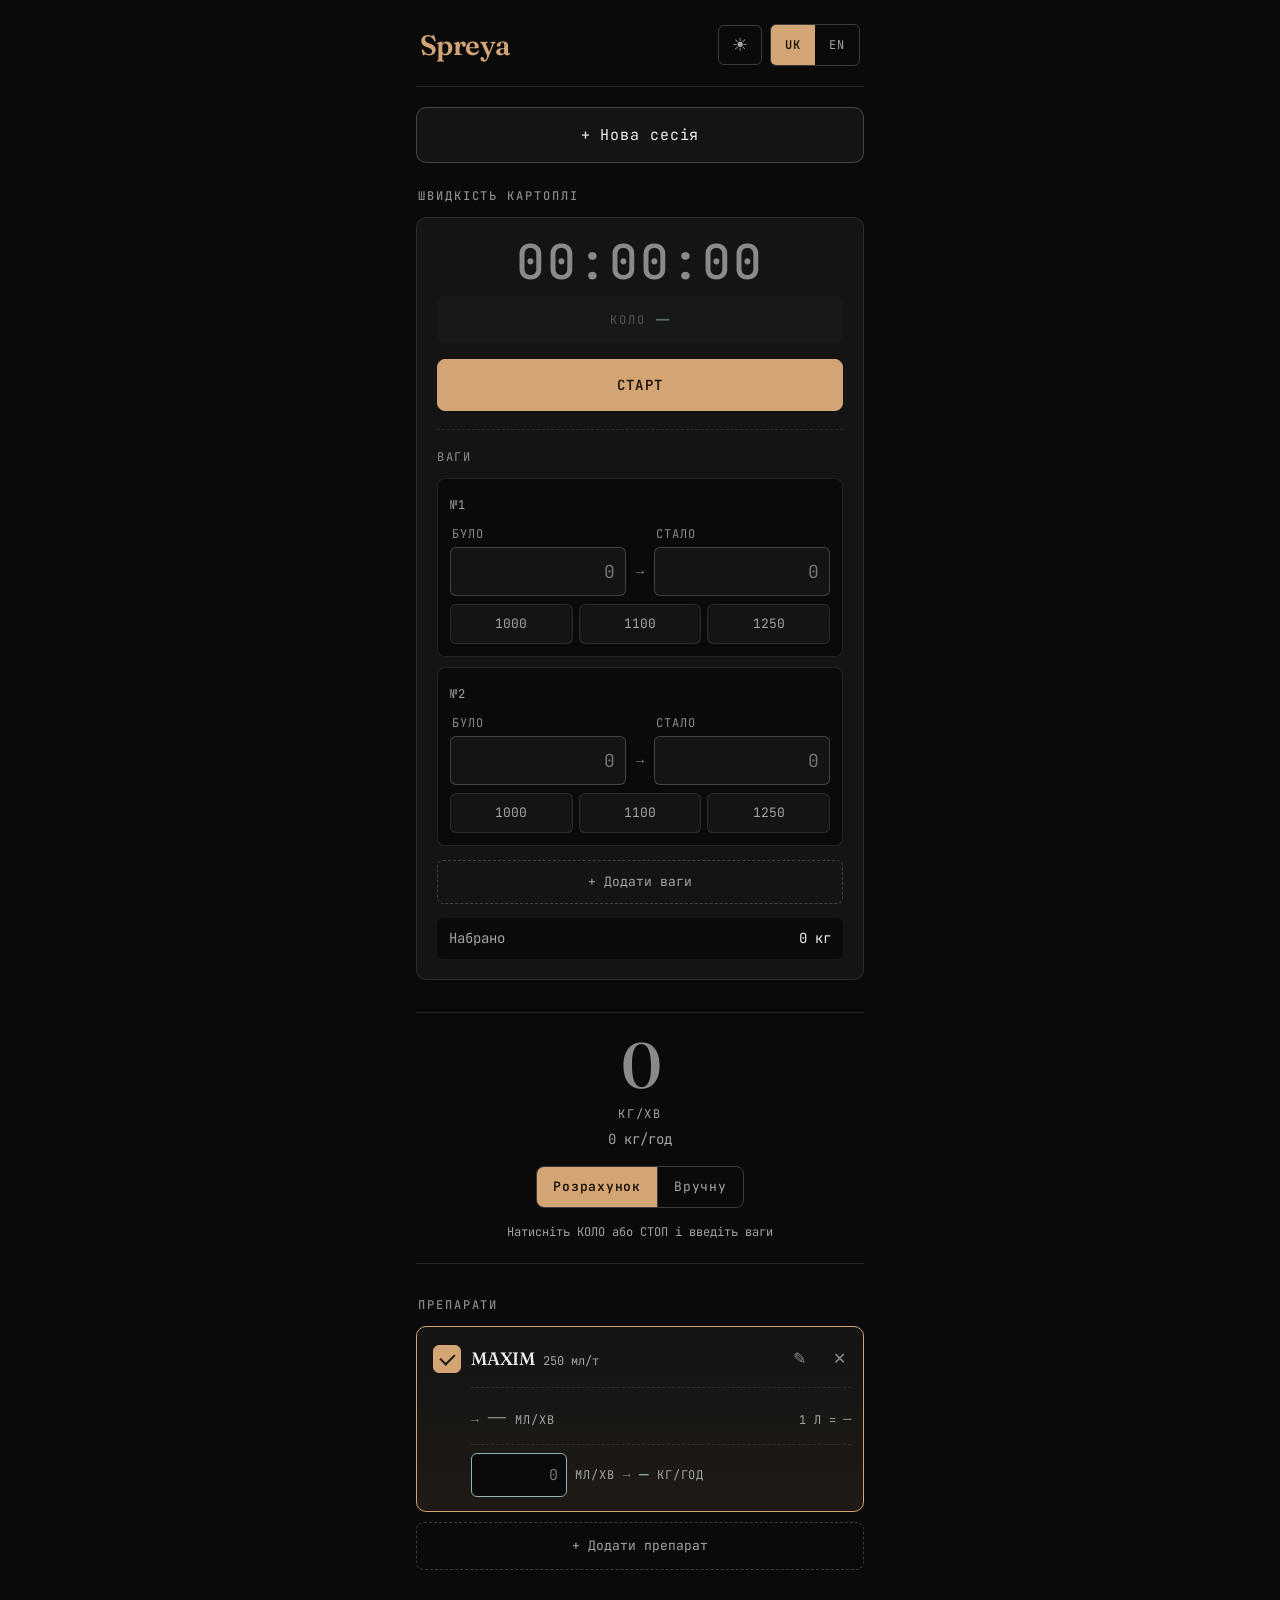
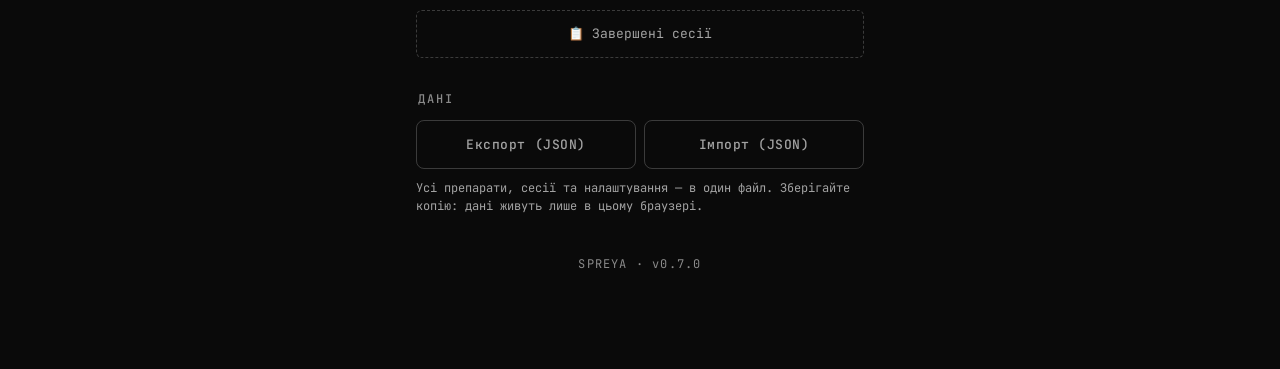
==== commit 5da69791: "Назва застосунку латиницею: Spreya У заголовку, <title>, маніфесті, футері, README і тестах. Заодно " ====
--- a/index.html
+++ b/index.html
@@ -4,18 +4,23 @@
 <meta charset="UTF-8">
 <meta name="viewport" content="width=device-width, initial-scale=1.0, viewport-fit=cover">
 <meta name="theme-color" content="#0a0a0a">
-<meta name="description" content="Спрея — швидкість потоку картоплі, дозування препаратів і облік сесій обробки">
-<title>Спрея</title>
-<link rel="preconnect" href="https://fonts.googleapis.com">
-<link rel="preconnect" href="https://fonts.gstatic.com" crossorigin>
-<link href="https://fonts.googleapis.com/css2?family=Fraunces:opsz,wght@9..144,400;9..144,500;9..144,600;9..144,700&family=JetBrains+Mono:wght@400;500&display=swap" rel="stylesheet">
+<meta name="description" content="Spreya — швидкість потоку картоплі, дозування препаратів і облік сесій обробки">
+<meta name="mobile-web-app-capable" content="yes">
+<meta name="apple-mobile-web-app-capable" content="yes">
+<meta name="apple-mobile-web-app-status-bar-style" content="black-translucent">
+<meta name="apple-mobile-web-app-title" content="Spreya">
+<title>Spreya</title>
+<link rel="manifest" href="./manifest.json">
+<link rel="icon" href="./icons/icon.svg" type="image/svg+xml">
+<link rel="apple-touch-icon" href="./icons/apple-touch-icon.png">
+<link rel="stylesheet" href="./fonts/fonts.css?v=0.7.0">
 <link rel="stylesheet" href="./style.css?v=0.7.0">
 </head>
 <body>
 
 <div id="mainView">
 <header>
-  <h1 class="title" data-i18n="title">Спрея</h1>
+  <h1 class="title" data-i18n="title">Spreya</h1>
   <div class="header-controls">
     <button class="theme-btn" id="themeBtn" aria-label="Перемкнути тему" data-i18n-aria="ariaTheme">☾</button>
     <div class="lang-toggle" id="langToggle" role="group" aria-label="Мова / Language">
@@ -90,7 +95,7 @@
   <input type="file" id="importFile" accept="application/json,.json" class="hidden">
 </section>
 
-<footer>СПРЕЯ · <span id="appVersion"></span></footer>
+<footer>SPREYA · <span id="appVersion"></span></footer>
 </div>
 
 <div id="sessionView" class="hidden"></div>
--- a/fonts/fonts.css
+++ b/fonts/fonts.css
@@ -0,0 +1,30 @@
+/* Локальні шрифти (SIL Open Font License). Fraunces — лише латиниця (цифри, латинські назви);
+   кирилицю в засічковому наборі домальовує системний Georgia/Noto Serif. */
+
+@font-face {
+  font-family: 'Fraunces';
+  font-style: normal;
+  font-weight: 100 900;
+  font-optical-sizing: auto;
+  font-display: swap;
+  src: url('./fraunces-latin.woff2') format('woff2');
+  unicode-range: U+0000-00FF, U+0131, U+0152-0153, U+02BB-02BC, U+02C6, U+02DA, U+02DC, U+0304, U+0308, U+0329, U+2000-206F, U+20AC, U+2122, U+2191, U+2193, U+2212, U+2215, U+FEFF, U+FFFD;
+}
+
+@font-face {
+  font-family: 'JetBrains Mono';
+  font-style: normal;
+  font-weight: 100 900;
+  font-display: swap;
+  src: url('./jetbrains-mono-cyrillic.woff2') format('woff2');
+  unicode-range: U+0301, U+0400-045F, U+0490-0491, U+04B0-04B1, U+2116;
+}
+
+@font-face {
+  font-family: 'JetBrains Mono';
+  font-style: normal;
+  font-weight: 100 900;
+  font-display: swap;
+  src: url('./jetbrains-mono-latin.woff2') format('woff2');
+  unicode-range: U+0000-00FF, U+0131, U+0152-0153, U+02BB-02BC, U+02C6, U+02DA, U+02DC, U+0304, U+0308, U+0329, U+2000-206F, U+20AC, U+2122, U+2191, U+2193, U+2212, U+2215, U+FEFF, U+FFFD;
+}
--- a/style.css
+++ b/style.css
@@ -1,4 +1,4 @@
-/* Спрея — стилі. Токени кольорів підібрані під контраст ≥ 4,5:1 для тексту
+/* Spreya — стилі. Токени кольорів підібрані під контраст ≥ 4,5:1 для тексту
    (робота на вулиці/у сховищі), тач-цілі ≥ 44 px. */
 
 :root {
